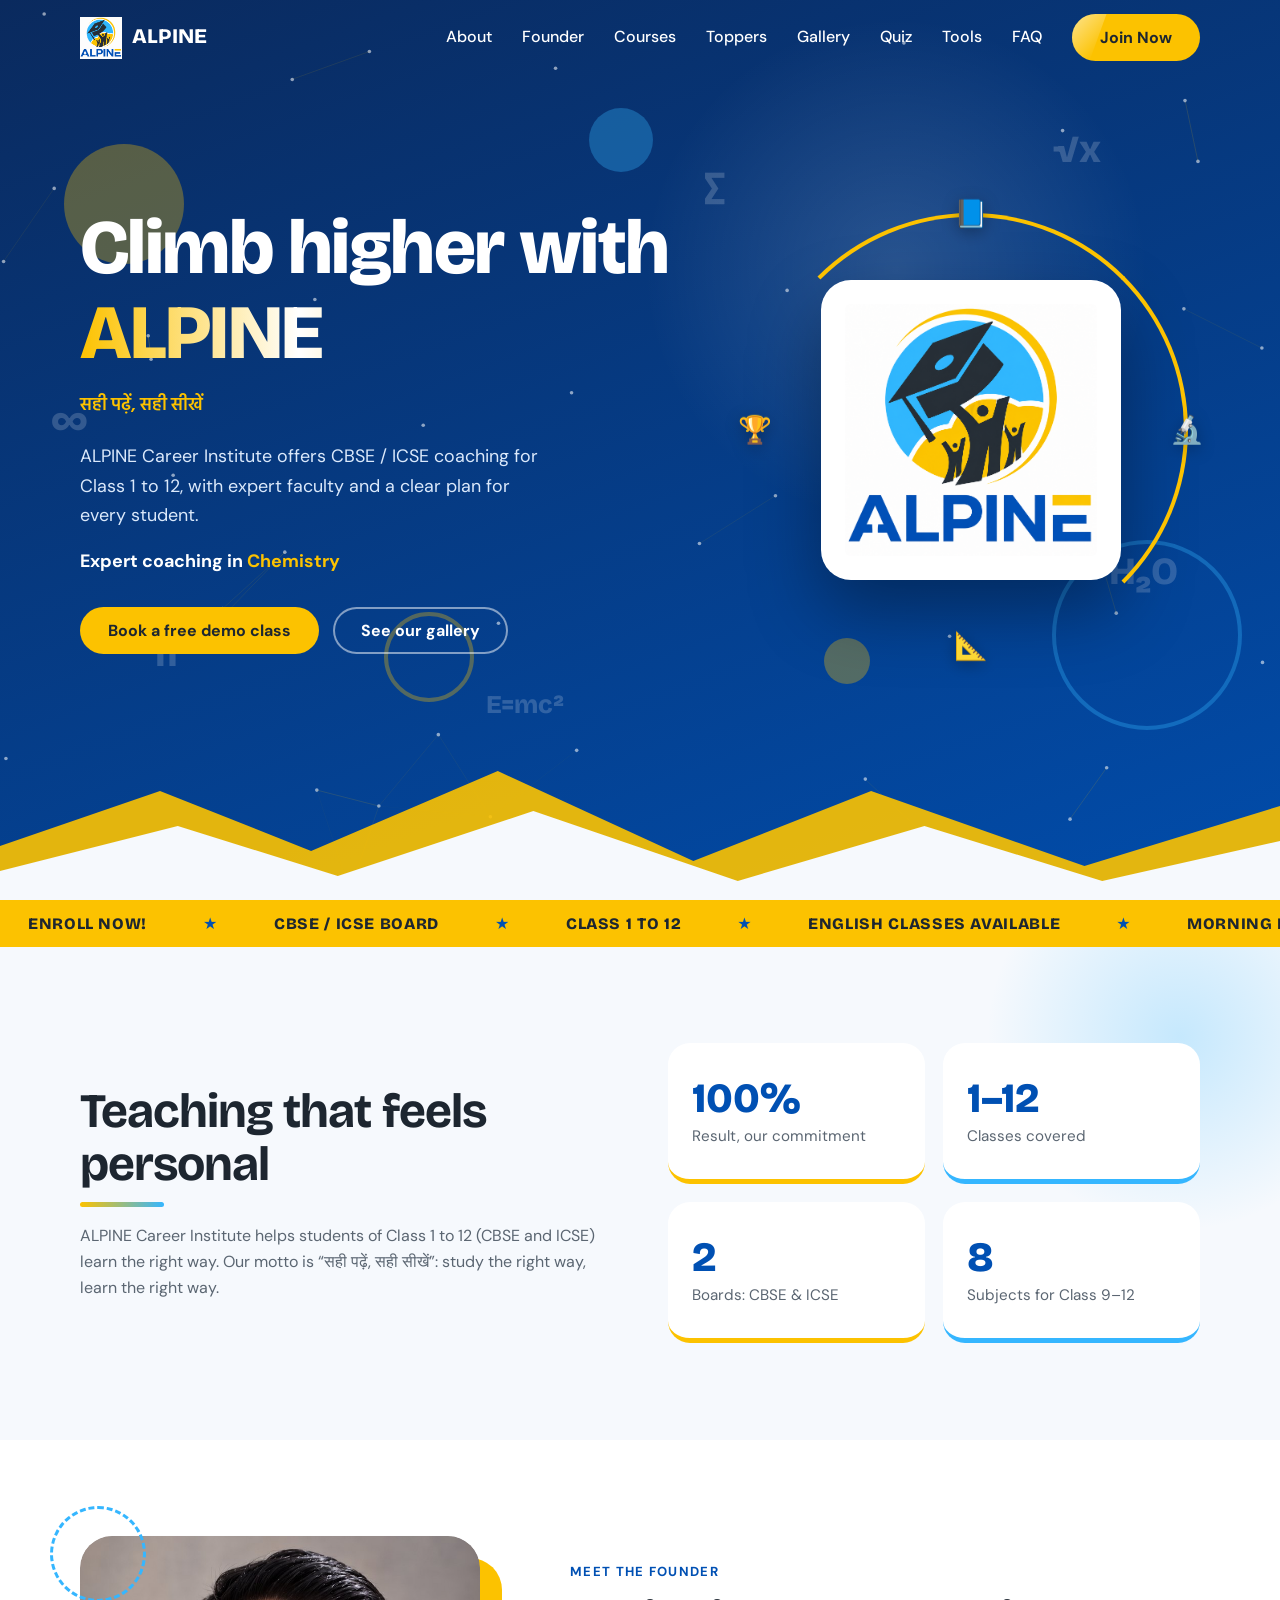
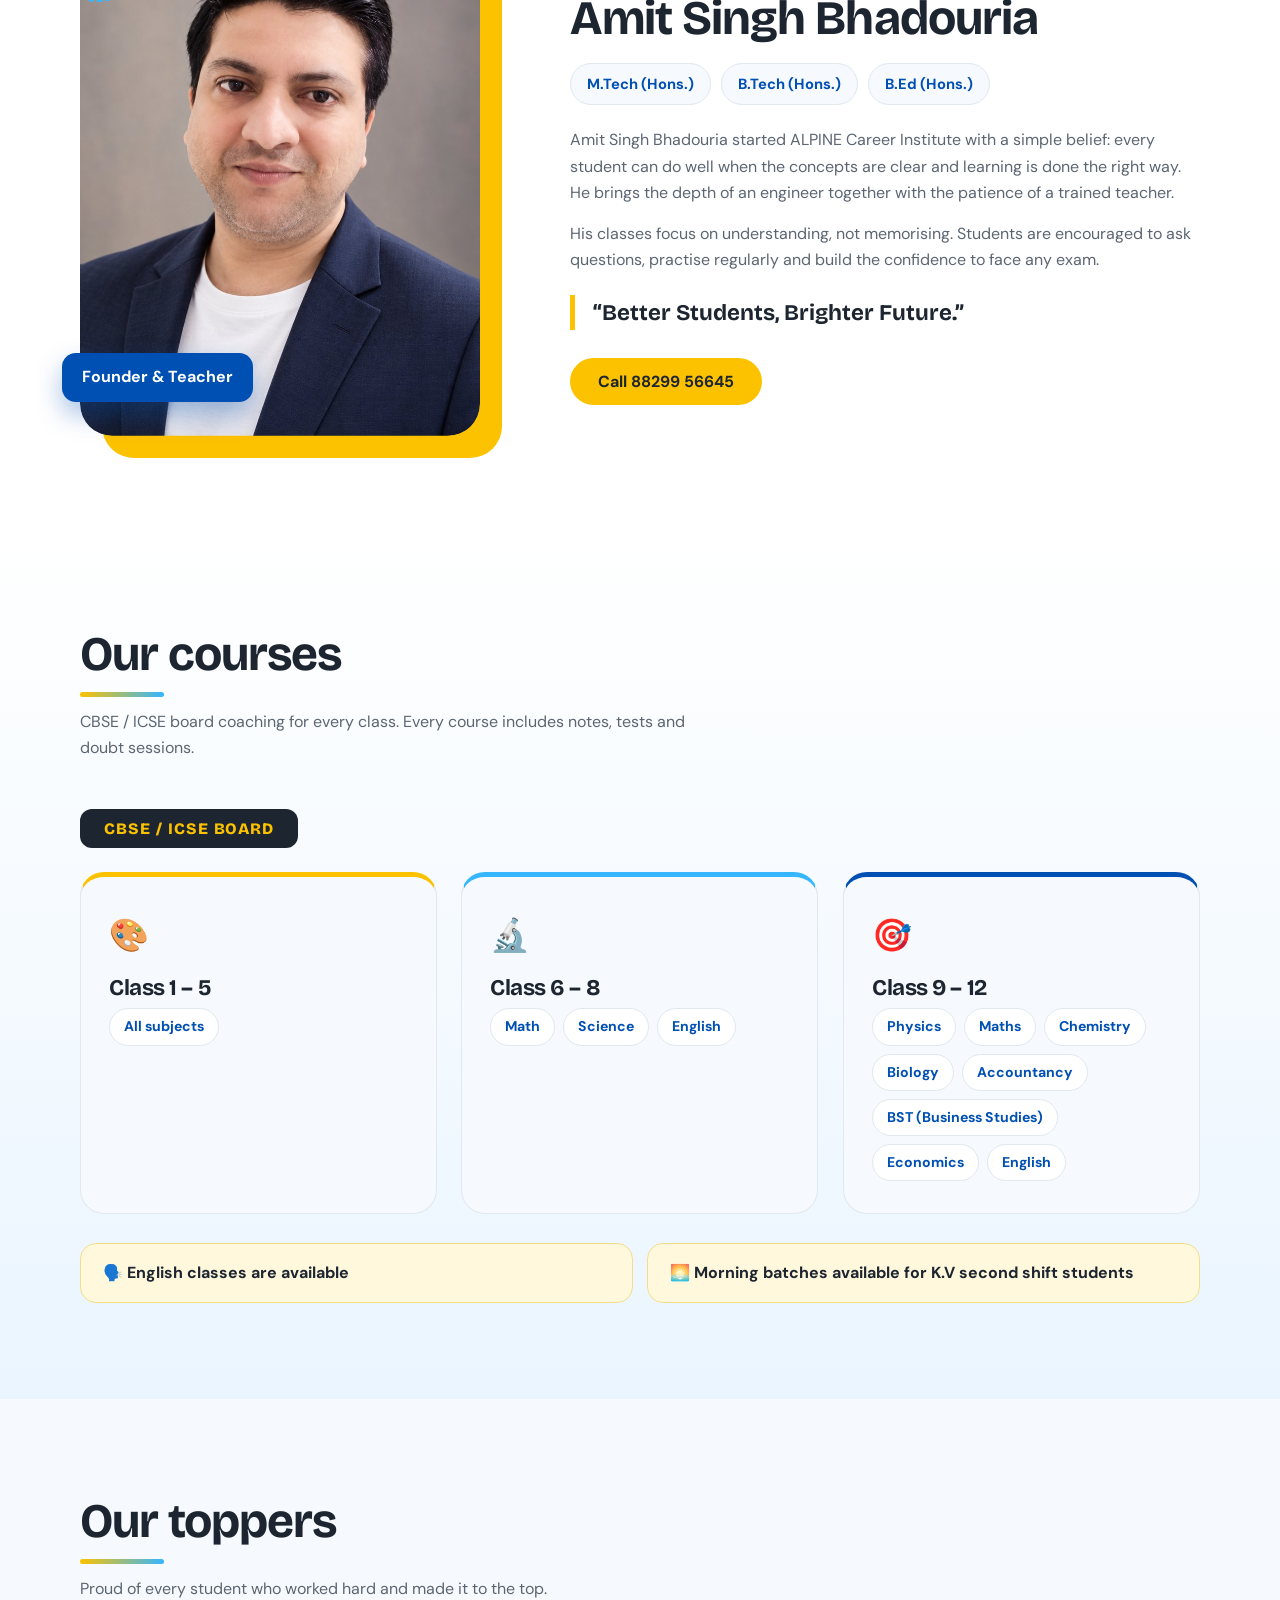
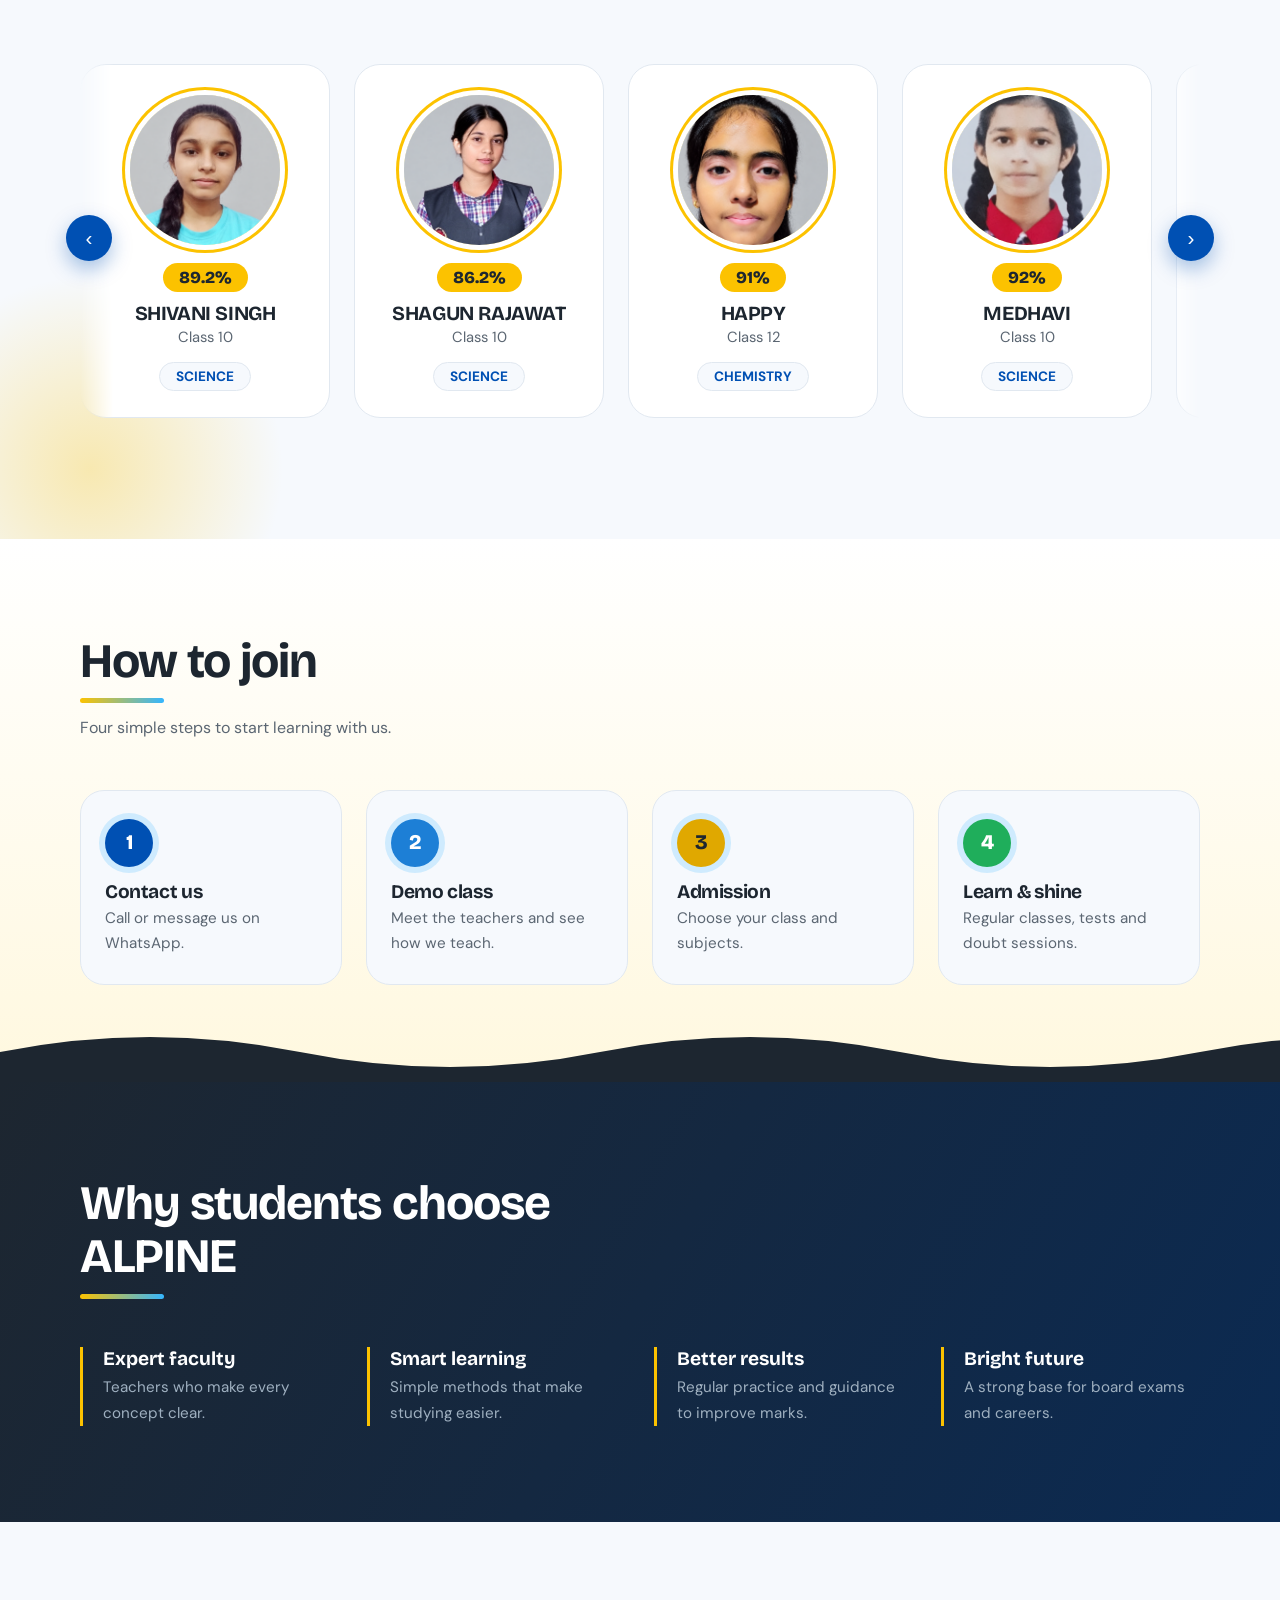
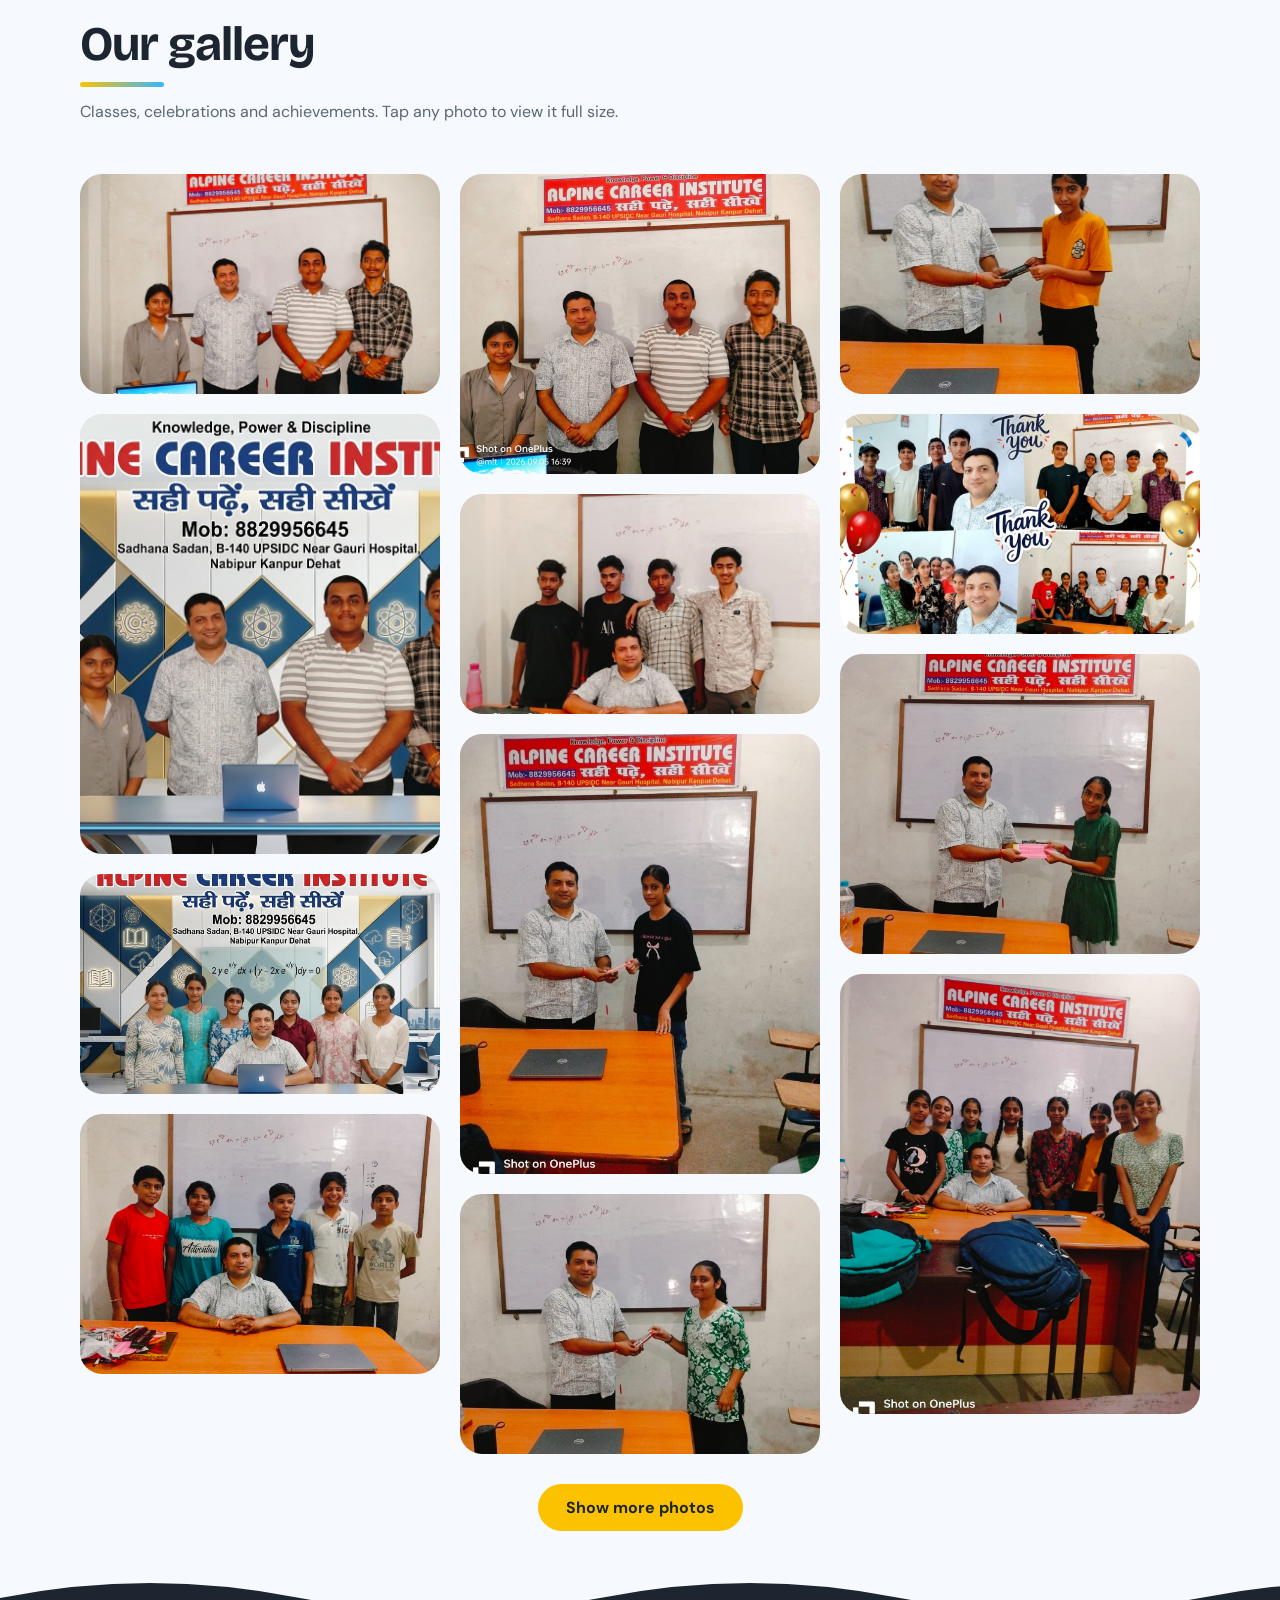
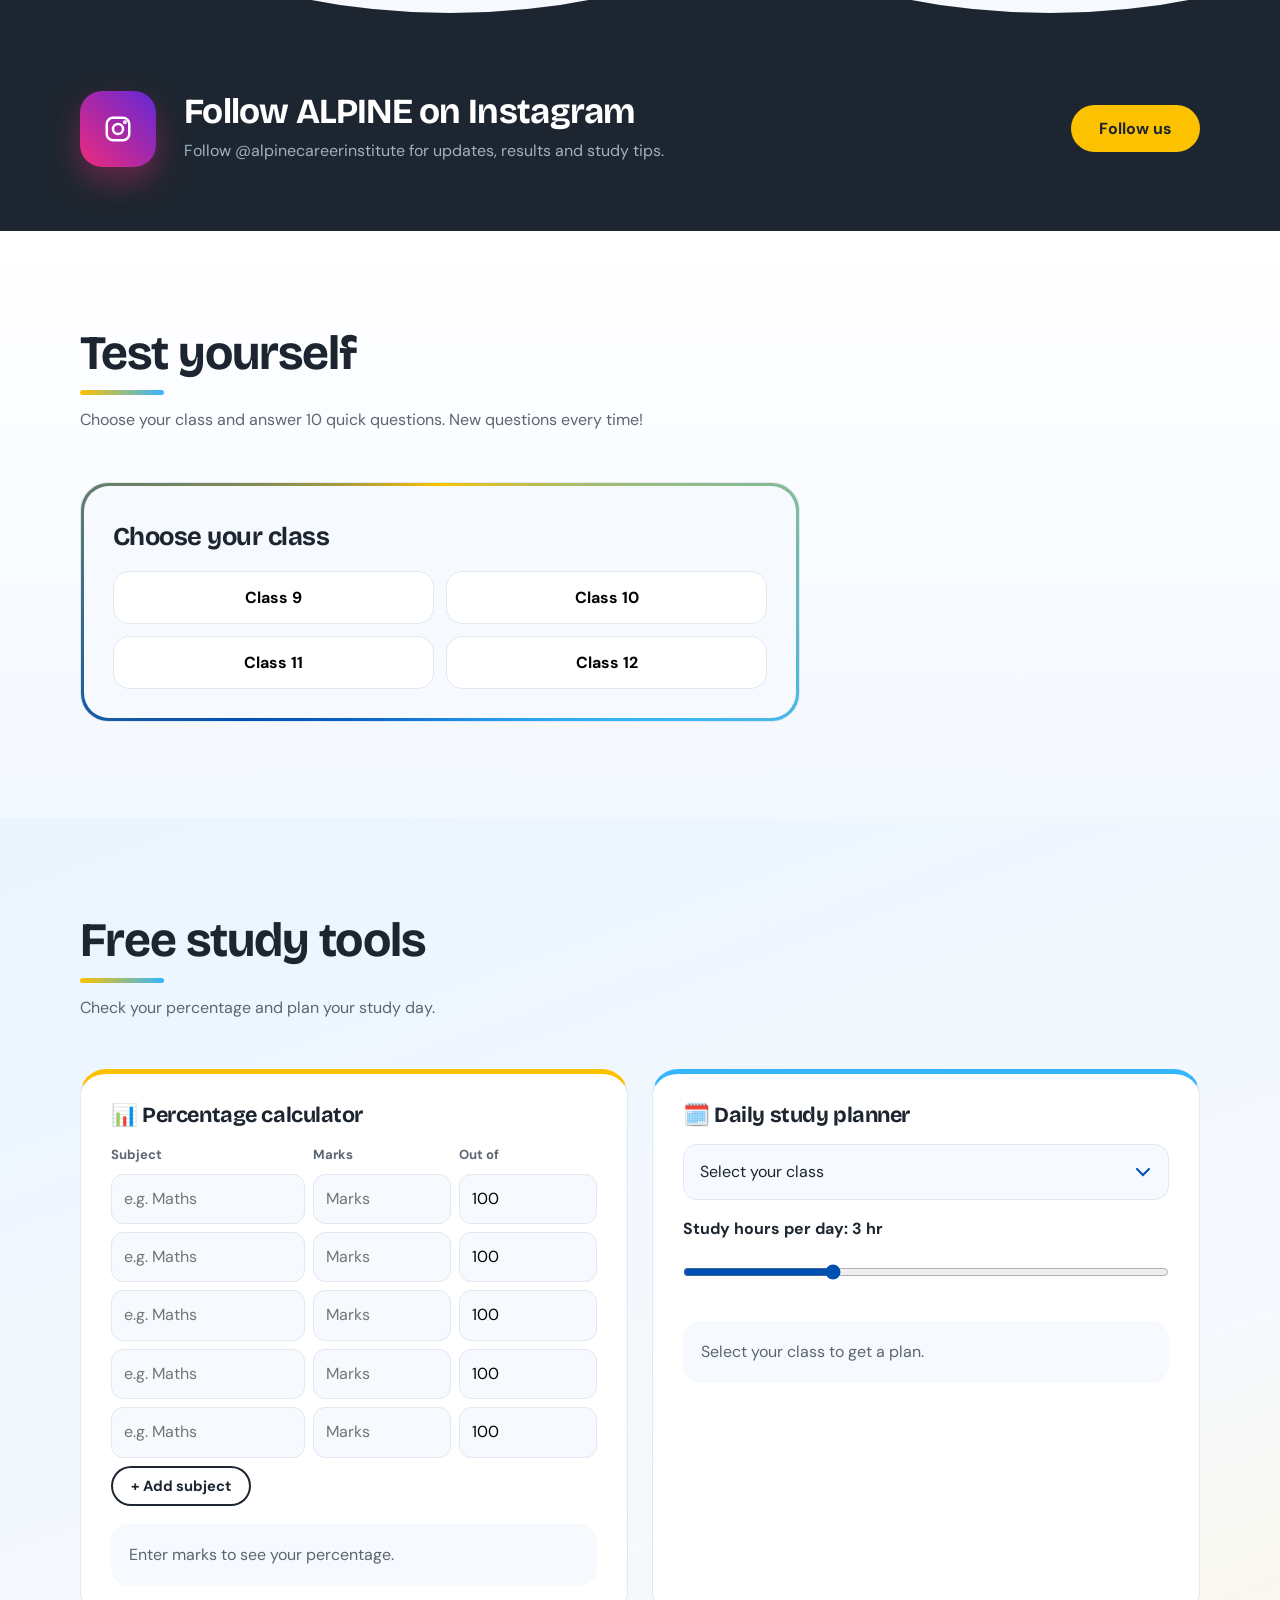
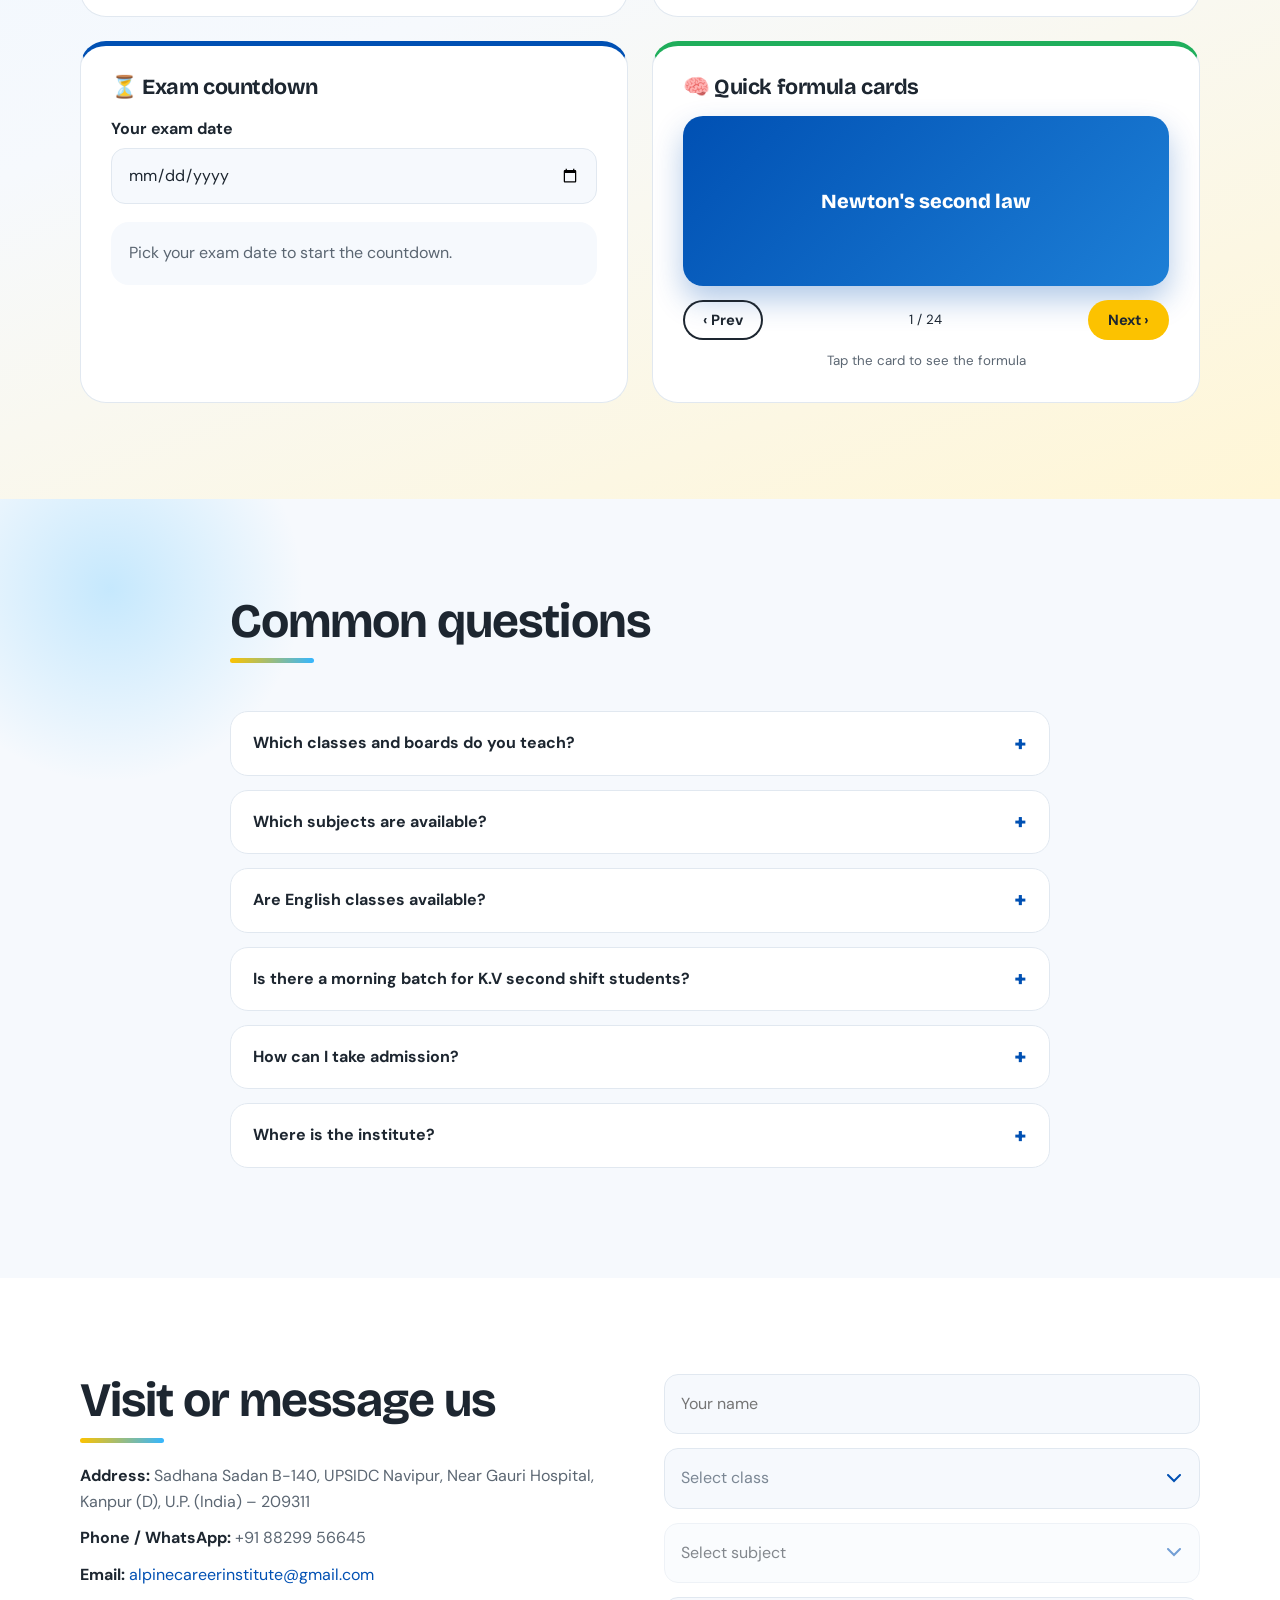
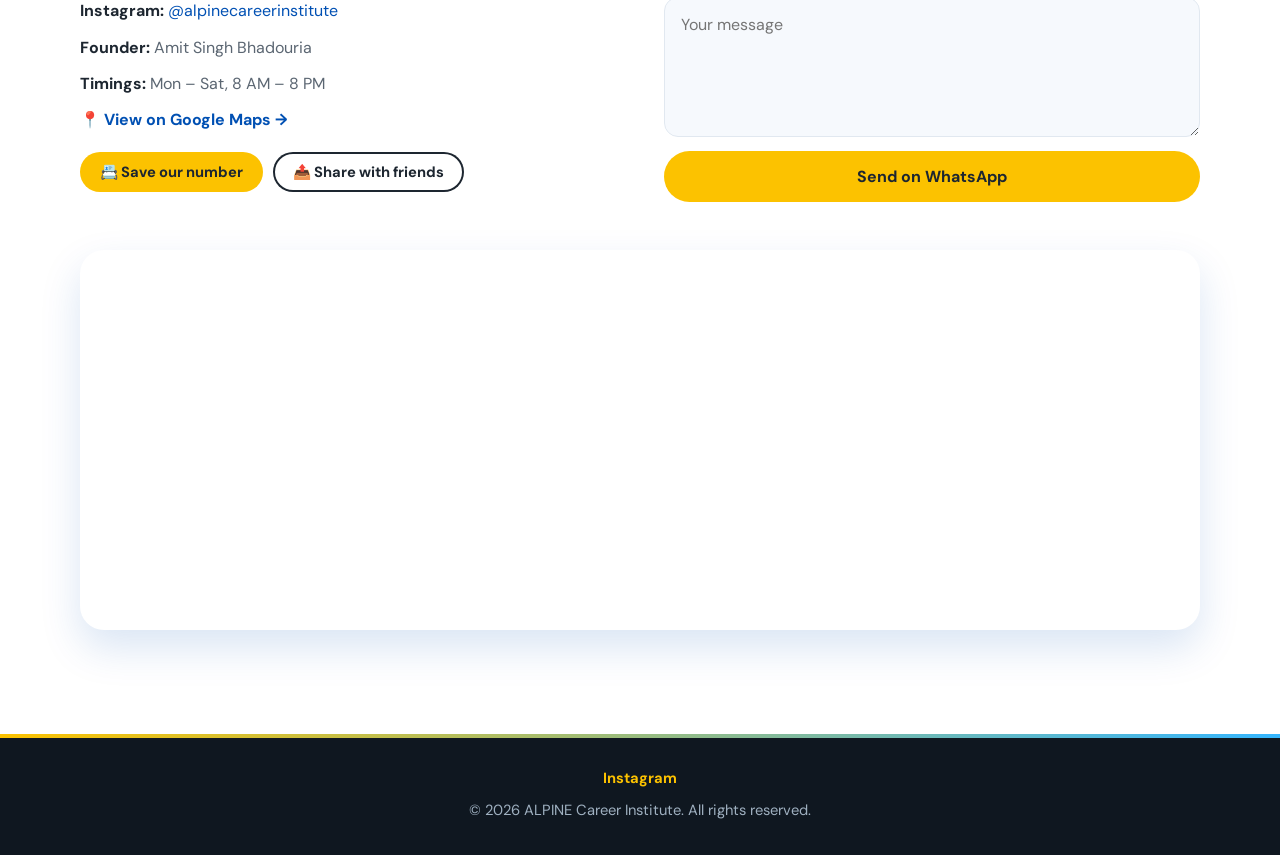
==== index.html @ 911c5d3f "Update index.html" ====
<!DOCTYPE html>
<html lang="en">
<head>
<meta charset="UTF-8">
<meta name="viewport" content="width=device-width, initial-scale=1">
<title>ALPINE Career Institute | सही पढ़ें, सही सीखें</title>
<meta name="description" content="ALPINE Career Institute, Kanpur - CBSE / ICSE coaching for Class 1 to 12 with expert faculty.">
<link rel="icon" href="logo.png">
<meta property="og:title" content="ALPINE Career Institute | सही पढ़ें, सही सीखें">
<meta property="og:description" content="CBSE / ICSE coaching for Class 1 to 12 in Kanpur. Enroll now!">
<!-- 🔗 WEBSITE LIVE HONE KE BAAD neeche apni site ka poora link likho, tabhi WhatsApp par logo wala card dikhega -->
<meta property="og:image" content="https://YOUR-SITE-LINK/logo.png">
<meta property="og:type" content="website">
<link rel="stylesheet" href="style.css">
</head>
<body>
<div class="pre"><img src="logo.png" alt=""></div>
<link rel="icon" type="image/png" href="/Alpine-Career-Institute/logo.png">
<header class="nav" id="nav">
  <div class="wrap">
    <a href="index.html" class="brand"><img src="logo.png" alt="ALPINE logo">ALPINE</a>
    <button class="burger" id="burger" aria-label="Menu">☰</button>
    <nav class="links" id="links">
      <a href="#about">About</a>
      <a href="#founder">Founder</a>
      <a href="#courses">Courses</a>
      <a href="#toppers">Toppers</a>
      <a href="#gallery">Gallery</a>
      <a href="#quiz">Quiz</a>
      <a href="#tools">Tools</a>
      <a href="#faq">FAQ</a>
      <a href="#contact" class="btn">Join Now</a>
    </nav>
  </div>
</header>

<!-- HERO -->
<section class="hero">
  <canvas id="net"></canvas>
  <span class="bub b1"></span><span class="bub b2"></span><span class="bub b3"></span><span class="bub b4"></span><span class="bub b5"></span>
  <span class="sym s1">π</span><span class="sym s2">∑</span><span class="sym s3">√x</span><span class="sym s4">E=mc²</span><span class="sym s5">H₂O</span><span class="sym s6">∞</span>
  <div class="wrap">
    <div>
      <h1 class="in">Climb higher with <span>ALPINE</span></h1>
      <p class="in tag-hi">सही पढ़ें, सही सीखें</p>
      <!-- ✏️ YAHAN APNI TAGLINE LIKHO -->
      <p class="in">ALPINE Career Institute offers CBSE / ICSE coaching for Class 1 to 12, with expert faculty and a clear plan for every student.</p>
      <p class="in rotor">Expert coaching in <b id="rot">Physics</b></p>
      <div class="cta in">
        <a href="#contact" class="btn">Book a free demo class</a>
        <a href="#gallery" class="btn ghost">See our gallery</a>
      </div>
    </div>
    <div class="emblem"><img src="logo.png" alt="ALPINE coaching emblem"><div class="orb"><span>📘</span><span>🔬</span><span>📐</span><span>🏆</span></div></div>
  </div>
  <svg class="peaks" viewBox="0 0 1440 150" preserveAspectRatio="none">
    <path fill="#fcc200" opacity=".9" d="M0 150V95l180-55 170 60 210-80 220 90 200-70 240 75 220-60v95z"/>
    <path fill="#f6f9fd" d="M0 150V120l200-45 180 50 220-65 230 70 210-55 200 55 200-40v90z"/>
  </svg>
</section>

<div class="ticker" aria-label="Admissions open"><div class="ttrack" id="ttrack"></div></div>

<!-- ABOUT -->
<section id="about">
  <div class="wrap about">
    <div>
      <div class="head" style="margin:0">
        <h2>Teaching that feels personal</h2>
        <!-- ✏️ APNE COACHING KE BAARE MEIN LIKHO -->
        <p>ALPINE Career Institute helps students of Class 1 to 12 (CBSE and ICSE) learn the right way. Our motto is “सही पढ़ें, सही सीखें”: study the right way, learn the right way.</p>
      </div>
    </div>
    <div class="stats">
      <div class="stat"><b data-n="100" data-s="%">0</b><span>Result, our commitment</span></div>
      <div class="stat"><b>1–12</b><span>Classes covered</span></div>
      <div class="stat"><b data-n="2">0</b><span>Boards: CBSE &amp; ICSE</span></div>
      <div class="stat"><b data-n="8">0</b><span>Subjects for Class 9–12</span></div>
    </div>
    </div>
  </div>
</section>

<!-- FOUNDER -->
<section id="founder" class="founder">
  <div class="wrap fgrid">
    <div class="fphoto">
      <!-- 📸 PHOTO: founder.jpg (isi folder mein). Badalni ho to usi naam se nayi photo rakh do -->
      <span class="fring"></span>
      <div class="fframe"><img src="founder.jpg" alt="Amit Singh Bhadouria, Founder of ALPINE"></div>
      <div class="fbadge">Founder &amp; Teacher</div>
    </div>
    <div class="fbio">
      <span class="role">Meet the founder</span>
      <h2>Amit Singh Bhadouria</h2>
      <div class="chips">
        <span class="chip">M.Tech (Hons.)</span>
        <span class="chip">B.Tech (Hons.)</span>
        <span class="chip">B.Ed (Hons.)</span>
      </div>
      <!-- ✏️ YAHAN APNE BAARE MEIN BADAL SAKTE HO -->
      <p>Amit Singh Bhadouria started ALPINE Career Institute with a simple belief: every student can do well when the concepts are clear and learning is done the right way. He brings the depth of an engineer together with the patience of a trained teacher.</p>
      <p>His classes focus on understanding, not memorising. Students are encouraged to ask questions, practise regularly and build the confidence to face any exam.</p>
      <blockquote>“Better Students, Brighter Future.”</blockquote>
      <div class="cta">
        <a href="tel:+918829956645" class="btn">Call 88299 56645</a>
      </div>
    </div>
  </div>
</section>

<!-- TEACHERS (script.js mein FACULTY bharoge tabhi dikhega) -->
<section id="faculty" class="faculty" hidden>
  <div class="wrap">
    <div class="head"><h2>Our teachers</h2><p>Experienced faculty who make every concept clear.</p></div>
    <div class="fcards" id="fcards"></div>
  </div>
</section>

<!-- COURSES -->
<section id="courses" class="courses">
  <div class="wrap">
    <div class="head">
      <h2>Our courses</h2>
      <p>CBSE / ICSE board coaching for every class. Every course includes notes, tests and doubt sessions.</p>
    </div>
    <div class="boardtag">CBSE / ICSE BOARD</div>
    <div class="grid3">
      <div class="card"><i>🎨</i><h3>Class 1 – 5</h3><div class="subs"><span>All subjects</span></div></div>
      <div class="card"><i>🔬</i><h3>Class 6 – 8</h3><div class="subs"><span>Math</span><span>Science</span><span>English</span></div></div>
      <div class="card"><i>🎯</i><h3>Class 9 – 12</h3><div class="subs"><span>Physics</span><span>Maths</span><span>Chemistry</span><span>Biology</span><span>Accountancy</span><span>BST (Business Studies)</span><span>Economics</span><span>English</span></div></div>
    </div>
    <div class="notes">
      <div class="note">🗣️ English classes are available</div>
      <div class="note">🌅 Morning batches available for K.V second shift students</div>
    </div>
  </div>
</section>

<!-- TOPPERS -->
<section id="toppers" class="toppers">
  <div class="wrap">
    <div class="head">
      <h2>Our toppers</h2>
      <p>Proud of every student who worked hard and made it to the top.</p>
    </div>
    <div class="slider">
    <button class="arrow prev" id="tprev" aria-label="Previous">‹</button>
    <button class="arrow next" id="tnext" aria-label="Next">›</button>
    <div class="tops" id="tops">
      <!-- 🏆 TOPPERS KI LIST script.js ke sabse upar TOPPERS mein hai (naam, class, percentage wahin badlo) -->
    </div>
    </div>
  </div>
</section>

<!-- STEPS -->
<section id="steps" class="steps">
  <div class="wrap">
    <div class="head"><h2>How to join</h2><p>Four simple steps to start learning with us.</p></div>
    <div class="stepgrid">
      <div class="step"><b>1</b><h3>Contact us</h3><p>Call or message us on WhatsApp.</p></div>
      <div class="step"><b>2</b><h3>Demo class</h3><p>Meet the teachers and see how we teach.</p></div>
      <div class="step"><b>3</b><h3>Admission</h3><p>Choose your class and subjects.</p></div>
      <div class="step"><b>4</b><h3>Learn &amp; shine</h3><p>Regular classes, tests and doubt sessions.</p></div>
    </div>
  </div>
</section>

<!-- WHY US -->
<section class="why">
  <div class="wrap">
    <div class="head"><h2>Why students choose ALPINE</h2></div>
    <ul>
      <li><b>Expert faculty</b><span>Teachers who make every concept clear.</span></li>
      <li><b>Smart learning</b><span>Simple methods that make studying easier.</span></li>
      <li><b>Better results</b><span>Regular practice and guidance to improve marks.</span></li>
      <li><b>Bright future</b><span>A strong base for board exams and careers.</span></li>
    </ul>
  </div>
</section>

<!-- GALLERY -->
<section id="gallery" class="gal">
  <div class="wrap">
    <div class="head">
      <h2>Our gallery</h2>
      <p>Classes, celebrations and achievements. Tap any photo to view it full size.</p>
    </div>
    <div class="gallery" id="gallery-grid"></div>
    <div class="morewrap"><button class="btn" id="gmore">Show more photos</button></div>
  </div>
</section>

<!-- INSTAGRAM -->
<section id="instagram" class="insta">
  <div class="wrap ibox">
    <div class="iico"><svg viewBox="0 0 24 24" width="30" height="30" fill="none" stroke="currentColor" stroke-width="2" stroke-linecap="round" stroke-linejoin="round" aria-hidden="true"><rect x="3" y="3" width="18" height="18" rx="5"/><circle cx="12" cy="12" r="4"/><circle cx="17.5" cy="6.5" r=".6" fill="currentColor"/></svg></div>
    <div class="itext">
      <h2>Follow ALPINE on Instagram</h2>
      <p>Follow @alpinecareerinstitute for updates, results and study tips.</p>
    </div>
    <!-- 📷 APNA INSTAGRAM LINK script.js ke sabse upar INSTAGRAM mein likho -->
    <a data-insta class="btn" href="#">Follow us</a>
  </div>
</section>

<!-- TIMINGS & FEES (script.js mein BATCHES bharoge tabhi dikhega) -->
<section id="timings" class="timings" hidden>
  <div class="wrap">
    <div class="head"><h2>Batch timings &amp; fees</h2><p>Choose your class to see the timing and fees.</p></div>
    <div class="tabs" id="ttabs"></div>
    <div class="tpanel" id="tpanel"></div>
  </div>
</section>

<!-- REVIEWS (script.js mein REVIEWS bharoge tabhi dikhega) -->
<section id="reviews" class="reviews" hidden>
  <div class="wrap">
    <div class="head"><h2>What parents &amp; students say</h2></div>
    <div class="rgrid" id="rgrid"></div>
  </div>
</section>

<!-- QUIZ -->
<section id="quiz" class="quiz">
  <div class="wrap">
    <div class="head"><h2>Test yourself</h2><p>Choose your class and answer 10 quick questions. New questions every time!</p></div>
    <div class="qbox" id="qbox"></div>
  </div>
</section>

<!-- STUDY TOOLS -->
<section id="tools" class="tools">
  <div class="wrap">
    <div class="head"><h2>Free study tools</h2><p>Check your percentage and plan your study day.</p></div>
    <div class="tgrid">
      <div class="tcard">
        <h3>📊 Percentage calculator</h3>
        <div class="pch"><span>Subject</span><span>Marks</span><span>Out of</span></div>
        <div id="pcRows"></div>
        <button class="btn small ghost2" id="pcAdd" type="button">+ Add subject</button>
        <div class="pcout" id="pcOut">Enter marks to see your percentage.</div>
      </div>
      <div class="tcard">
        <h3>🗓️ Daily study planner</h3>
        <select id="spCls"><option value="" disabled selected>Select your class</option></select>
        <label class="splab">Study hours per day: <b id="spH">3</b> hr</label>
        <input type="range" id="spR" min="1" max="8" step="0.5" value="3">
        <div class="spout" id="spOut"></div>
      </div>
      <div class="tcard">
        <h3>⏳ Exam countdown</h3>
        <label class="splab">Your exam date</label>
        <input type="date" id="cdDate" class="dateinp">
        <div class="pcout" id="cdOut">Pick your exam date to start the countdown.</div>
      </div>
      <div class="tcard">
        <h3>🧠 Quick formula cards</h3>
        <div class="flip" id="flip"><div class="fi"><div class="ff front" id="fFront"></div><div class="ff back" id="fBack"></div></div></div>
        <div class="fbtns"><button class="btn small ghost2" id="fPrev" type="button">‹ Prev</button><small id="fCount"></small><button class="btn small" id="fNext" type="button">Next ›</button></div>
        <small class="fhint">Tap the card to see the formula</small>
      </div>
    </div>
  </div>
</section>

<!-- FAQ -->
<section id="faq" class="faq">
  <div class="wrap">
    <div class="head"><h2>Common questions</h2></div>
    <details><summary>Which classes and boards do you teach?</summary><div class="ans">We teach CBSE and ICSE board students from Class 1 to Class 12.</div></details>
    <details><summary>Which subjects are available?</summary><div class="ans">Class 1–5: all subjects. Class 6–8: Math, Science and English. Class 9–12: Physics, Maths, Chemistry, Biology, Accountancy, BST (Business Studies), Economics and English.</div></details>
    <details><summary>Are English classes available?</summary><div class="ans">Yes, English classes are available.</div></details>
    <details><summary>Is there a morning batch for K.V second shift students?</summary><div class="ans">Yes, morning batches are available for K.V second shift students.</div></details>
    <details><summary>How can I take admission?</summary><div class="ans">Call us on +91 88299 56645, message us on WhatsApp, or fill the form below. We will guide you.</div></details>
    <details><summary>Where is the institute?</summary><div class="ans">Sadhana Sadan B-140, UPSIDC Navipur, Near Gauri Hospital, Kanpur (D), U.P. – 209311.</div></details>
  </div>
</section>

<!-- CONTACT -->
<section id="contact" class="contact">
  <div class="wrap cbox">
    <div class="info">
      <div class="head" style="margin-bottom:20px"><h2>Visit or message us</h2></div>
      <p><b>Address:</b> Sadhana Sadan B-140, UPSIDC Navipur, Near Gauri Hospital, Kanpur (D), U.P. (India) – 209311</p>
      <p><b>Phone / WhatsApp:</b> <a href="tel:+918829956645">+91 88299 56645</a></p>
      <p><b>Email:</b> <a href="mailto:alpinecareerinstitute@gmail.com" style="color:var(--blue)">alpinecareerinstitute@gmail.com</a></p>
      <p><b>Instagram:</b> <a data-insta href="#" style="color:var(--blue)">@alpinecareerinstitute</a></p>
      <p><b>Founder:</b> Amit Singh Bhadouria</p>
      <!-- ✏️ TIMINGS APNE HISAAB SE BADLO -->
      <p><b>Timings:</b> Mon – Sat, 8 AM – 8 PM</p>
      <p><a href="https://www.google.com/maps/search/?api=1&query=Sadhana+Sadan+B-140+UPSIDC+Navipur+Kanpur+209311" target="_blank" rel="noopener" style="color:var(--blue);font-weight:700">📍 View on Google Maps →</a></p>
      <p class="mini"><button class="btn small" id="vcf" type="button">📇 Save our number</button> <button class="btn small ghost2" id="share" type="button">📤 Share with friends</button></p>
    </div>
    <form id="form">
      <input id="fname" placeholder="Your name" required>
      <select id="fclass" required><option value="" disabled selected>Select class</option></select>
      <select id="fsub" required disabled><option value="" disabled selected>Select subject</option></select>
      <textarea id="fmsg" rows="4" placeholder="Your message"></textarea>
      <button class="btn" type="submit">Send on WhatsApp</button>
    </form>
  </div>
  <div class="wrap mapbox">
    <iframe title="ALPINE Career Institute on Google Maps" loading="lazy" referrerpolicy="no-referrer-when-downgrade" src="https://www.google.com/maps?q=Sadhana+Sadan+B-140+UPSIDC+Navipur+Kanpur+209311&output=embed"></iframe>
  </div>
</section>

<div class="mbar"><a href="tel:+918829956645">📞 Call</a><a data-wa href="#" target="_blank" rel="noopener">💬 WhatsApp</a></div>

<div class="lb" id="lb"><button class="lbn prev" aria-label="Previous">‹</button><img alt=""><button class="lbn next" aria-label="Next">›</button></div>

<footer><a data-insta class="flink" href="#">Instagram</a><br>© <span id="yr"></span> ALPINE Career Institute. All rights reserved.</footer>

<script>
  /* 📱 APNA WHATSAPP NUMBER (country code ke saath, bina + ke) */
  const WHATSAPP = "918829956645";
</script>
<script src="questions.js"></script>
<script src="script.js"></script>
</body>
</html>
---- style.css ----
@import url('https://fonts.googleapis.com/css2?family=Bricolage+Grotesque:wght@500;700;800&family=DM+Sans:wght@400;500;700&family=Hind:wght@500;600&display=swap');

:root{
  --navy:#1d2630; --blue:#0050b3; --sky:#35b6ff; --gold:#fcc200;
  --paper:#f6f9fd; --white:#fff; --muted:#5b6672; --line:#e1e8f0;
  --head:'Bricolage Grotesque',system-ui,sans-serif; --body:'DM Sans',system-ui,sans-serif;
}
*{box-sizing:border-box;margin:0;padding:0}
html{scroll-behavior:smooth}
body{font-family:var(--body);color:var(--navy);background:var(--paper);line-height:1.65;overflow-x:hidden}
img{max-width:100%;display:block}
a{color:inherit;text-decoration:none}
h1,h2,h3{font-family:var(--head);line-height:1.1;letter-spacing:-.02em}
.wrap{width:min(1120px,92%);margin:auto}
section{padding:96px 0}
:focus-visible{outline:3px solid var(--sky);outline-offset:3px}

/* NAV */
.nav{position:fixed;inset:0 0 auto 0;z-index:50;transition:.3s;padding:14px 0}
.nav.solid{background:rgba(255,255,255,.92);backdrop-filter:blur(10px);box-shadow:0 1px 0 var(--line)}
.nav .wrap{display:flex;align-items:center;justify-content:space-between}
.brand{display:flex;align-items:center;gap:10px;font-family:var(--head);font-weight:800;font-size:1.3rem;color:var(--blue)}
.brand img{width:42px;height:42px;object-fit:contain}
.links{display:flex;gap:30px;align-items:center;font-weight:500}
.links a:not(.btn){position:relative;padding:4px 0}
.links a:not(.btn)::after{content:"";position:absolute;left:0;bottom:0;height:2px;width:0;background:var(--gold);transition:.3s}
.links a:not(.btn):hover::after,.links a.on::after{width:100%}
.burger{display:none;background:none;border:0;font-size:1.7rem;cursor:pointer;color:var(--navy)}

.btn{display:inline-block;padding:13px 28px;border-radius:999px;font-weight:700;background:var(--gold);color:var(--navy);border:0;cursor:pointer;font:700 1rem var(--body);transition:.25s}
.btn:hover{transform:translateY(-3px);box-shadow:0 10px 24px rgba(252,194,0,.4)}
.btn.ghost{background:transparent;color:#fff;box-shadow:inset 0 0 0 2px rgba(255,255,255,.5)}
.btn.ghost:hover{box-shadow:inset 0 0 0 2px #fff}

/* HERO */
.hero{position:relative;min-height:100vh;display:flex;align-items:center;background:linear-gradient(160deg,#0a2a5e 0%,var(--blue) 55%,#1d7fd6 100%);color:#fff;padding:120px 0 160px;overflow:hidden}
.hero .wrap{display:grid;grid-template-columns:1.15fr .85fr;gap:40px;align-items:center;position:relative;z-index:2}
.hero h1{font-size:clamp(2.6rem,6vw,4.8rem);font-weight:800}
.hero h1 span{color:var(--gold)}
.hero p{max-width:480px;margin:22px 0 34px;font-size:1.12rem;color:#dbe9fb}
.hero .cta{display:flex;gap:14px;flex-wrap:wrap}
.emblem{position:relative;display:grid;place-items:center;width:min(300px,78%);justify-self:center}
.emblem::before{content:"";position:absolute;width:142%;aspect-ratio:1;border-radius:50%;border:4px solid transparent;border-top-color:var(--gold);border-right-color:var(--gold);animation:spin 14s linear infinite}
.emblem img{width:100%;background:#fff;border-radius:30px;padding:8%;object-fit:contain;box-shadow:0 30px 70px rgba(0,0,0,.35);animation:float 6s ease-in-out infinite}
@keyframes spin{to{transform:rotate(360deg)}}
@keyframes float{50%{transform:translateY(-14px)}}
.peaks{position:absolute;left:0;bottom:-1px;width:100%;height:150px;z-index:1}
/* hero load sequence (one orchestrated moment) */
.hero .in{opacity:0;transform:translateY(26px);animation:up .8s forwards}
.hero .in:nth-child(2){animation-delay:.15s}.hero .in:nth-child(3){animation-delay:.3s}
.hero .emblem{opacity:0;animation:up 1s .3s forwards}
@keyframes up{to{opacity:1;transform:none}}

/* SECTIONS */
.head{max-width:620px;margin-bottom:48px}
.head h2{font-size:clamp(2rem,4vw,3rem)}
.head p{color:var(--muted);margin-top:12px}
.about{display:grid;grid-template-columns:1fr 1fr;gap:56px;align-items:center}
.about p{color:var(--muted);margin-top:16px}
.stats{display:grid;grid-template-columns:1fr 1fr;gap:18px}
.stat{background:#fff;border-radius:22px;padding:30px 24px;border-bottom:5px solid var(--gold)}
.stat:nth-child(even){border-color:var(--sky)}
.stat b{display:block;font:800 2.6rem var(--head);color:var(--blue)}
.stat span{color:var(--muted);font-size:.95rem}

.courses{background:#fff}
.grid3{display:grid;grid-template-columns:repeat(auto-fit,minmax(260px,1fr));gap:24px}
.card{padding:32px 28px;border-radius:24px;background:var(--paper);border:1px solid var(--line);transition:.3s}
.card:hover{transform:translateY(-8px);border-color:var(--sky);box-shadow:0 18px 40px rgba(0,80,179,.12)}
.card i{font-style:normal;font-size:2rem;display:block;margin-bottom:14px}
.card h3{font-size:1.4rem;margin-bottom:8px}
.card p{color:var(--muted);font-size:.97rem}

.why{background:var(--navy);color:#fff}
.why .head p{color:#9fb0c0}
.why ul{list-style:none;display:grid;grid-template-columns:repeat(auto-fit,minmax(240px,1fr));gap:28px}
.why li{padding-left:20px;border-left:3px solid var(--gold)}
.why li b{display:block;font:700 1.2rem var(--head);margin-bottom:4px}
.why li span{color:#9fb0c0;font-size:.95rem}

/* GALLERY */
.g-hero{padding:150px 0 70px;background:linear-gradient(160deg,#0a2a5e,var(--blue));color:#fff;text-align:left}
.g-hero h1{font-size:clamp(2.4rem,5vw,4rem)}
.g-hero p{color:#dbe9fb;margin-top:14px;max-width:520px}
.gallery{columns:3 280px;column-gap:20px}
.g-item{position:relative;break-inside:avoid;margin-bottom:20px;border-radius:22px;overflow:hidden;cursor:zoom-in;background:linear-gradient(135deg,#dcefff,#fff3c4);min-height:220px;display:grid;place-items:center;opacity:0;transform:translateY(36px) scale(.97);transition:opacity .7s,transform .7s,box-shadow .3s}
.g-item.show{opacity:1;transform:none}
.g-item:nth-child(3n+2){min-height:300px}
.g-item:nth-child(4n){min-height:260px}
.g-item .ph{font-size:.9rem;color:var(--muted);text-align:center;padding:20px}
.g-item img{position:absolute;inset:0;width:100%;height:100%;object-fit:cover;transition:transform .6s}
.g-item:hover img{transform:scale(1.08)}
.g-item:hover{box-shadow:0 20px 44px rgba(0,80,179,.22)}
.g-item::after{content:"";position:absolute;inset:auto 0 0 0;height:5px;background:var(--gold);transform:scaleX(0);transform-origin:left;transition:.4s}
.g-item:hover::after{transform:scaleX(1)}
.lb{position:fixed;inset:0;background:rgba(10,20,34,.92);display:none;place-items:center;z-index:100;padding:24px;cursor:zoom-out}
.lb.open{display:grid;animation:fade .3s}
.lb img{max-height:88vh;border-radius:16px;animation:pop .35s}
@keyframes fade{from{opacity:0}}@keyframes pop{from{transform:scale(.9);opacity:0}}

/* CONTACT */
.contact{background:#fff}
.cbox{display:grid;grid-template-columns:1fr 1fr;gap:48px}
.info p{margin:10px 0;color:var(--muted)}
.info b{color:var(--navy)}
form{display:grid;gap:14px}
input,textarea,select{width:100%;padding:14px 16px;border:1.5px solid var(--line);border-radius:14px;font:inherit;background:var(--paper)}
input:focus,textarea:focus,select:focus{outline:none;border-color:var(--sky)}

footer{background:#0f1720;color:#9fb0c0;text-align:center;padding:32px 0;font-size:.92rem}

@media(max-width:820px){
  .hero .wrap,.about,.cbox{grid-template-columns:1fr}
  .emblem{width:200px;margin:20px auto;order:-1}
  .burger{display:block}
  .links{position:absolute;top:100%;left:0;right:0;background:#fff;flex-direction:column;padding:20px;display:none;box-shadow:0 12px 24px rgba(0,0,0,.08)}
  .links.open{display:flex}
  section{padding:70px 0}
}
.toppers{background:var(--paper)}
.slider{position:relative}
.tops{display:flex;gap:24px;overflow-x:auto;scroll-snap-type:x mandatory;scroll-behavior:smooth;padding:14px 4px 24px;scrollbar-width:none}
.tops::-webkit-scrollbar{display:none}
.top{flex:0 0 250px;scroll-snap-align:start;text-align:center;background:#fff;border-radius:26px;padding:30px 20px 26px;border:1px solid var(--line);transition:transform .4s,box-shadow .3s}
.top:hover{transform:translateY(-8px);box-shadow:0 18px 40px rgba(0,80,179,.15)}
.arrow{position:absolute;top:42%;z-index:5;width:46px;height:46px;border-radius:50%;border:0;background:var(--blue);color:#fff;font-size:1.3rem;cursor:pointer;box-shadow:0 8px 20px rgba(0,80,179,.35);transition:.25s}
.arrow:hover{background:var(--gold);color:var(--navy);transform:scale(1.1)}
.arrow.prev{left:-14px}.arrow.next{right:-14px}
.pic{position:relative;width:150px;height:150px;margin:0 auto 18px;border-radius:50%;background:linear-gradient(135deg,#dcefff,#fff3c4);display:grid;place-items:center;font-size:2.6rem;box-shadow:0 0 0 5px #fff,0 0 0 8px var(--gold);transition:transform .4s}
.top:hover .pic{transform:scale(1.06) rotate(-3deg)}
.pic img{position:absolute;inset:0;width:100%;height:100%;object-fit:cover;border-radius:50%}
.score{display:inline-block;background:var(--gold);color:var(--navy);font:800 1.05rem var(--head);padding:4px 16px;border-radius:999px;margin-bottom:10px}
.top h3{font-size:1.25rem}
.top span{color:var(--muted);font-size:.92rem}
@media(prefers-reduced-motion:reduce){*{animation:none!important;transition:none!important}.top,.g-item,.hero .in,.hero .emblem{opacity:1;transform:none}}

/* ===== EXTRA ANIMATIONS ===== */
.progress{position:fixed;top:0;left:0;height:4px;width:0;background:linear-gradient(90deg,var(--gold),var(--sky));z-index:200}

/* scroll reveal (classes are added by script.js) */
.rv{opacity:0;transform:translateY(46px);transition:opacity .9s cubic-bezier(.2,.7,.2,1),transform .9s cubic-bezier(.2,.7,.2,1);transition-delay:var(--d,0s)}
.rv.l{transform:translateX(-70px)}
.rv.r{transform:translateX(70px)}
.rv.z{transform:scale(.8) translateY(20px)}
.rv.show{opacity:1;transform:none}

/* headings: gold underline draws itself */
.head h2{position:relative;padding-bottom:16px}
.head h2::after{content:"";position:absolute;left:0;bottom:0;height:5px;width:0;border-radius:5px;background:linear-gradient(90deg,var(--gold),var(--sky));transition:width .9s .35s cubic-bezier(.2,.7,.2,1)}
.head.ul h2::after{width:84px}

/* hero extras */
.bub{position:absolute;border-radius:50%;z-index:1;opacity:.32;animation:drift 9s ease-in-out infinite}
.b1{width:120px;height:120px;background:var(--gold);left:5%;top:16%}
.b2{width:64px;height:64px;background:var(--sky);left:46%;top:12%;animation-delay:-3s}
.b3{width:190px;height:190px;border:4px solid var(--sky);right:3%;top:60%;animation-delay:-5s}
.b4{width:46px;height:46px;background:var(--gold);right:32%;bottom:24%;animation-delay:-2s}
.b5{width:90px;height:90px;border:4px solid var(--gold);left:30%;bottom:22%;animation-delay:-6s}
@keyframes drift{50%{transform:translate(20px,-30px) scale(1.1)}}
.hero h1 span{background:linear-gradient(90deg,var(--gold),#fff 45%,var(--gold));background-size:200% 100%;-webkit-background-clip:text;background-clip:text;color:transparent;animation:shimmer 3.5s linear infinite}
@keyframes shimmer{to{background-position:-200% 0}}

/* button shine */
.btn{position:relative;overflow:hidden}
.btn::after{content:"";position:absolute;top:0;left:-80%;width:45%;height:100%;background:linear-gradient(120deg,transparent,rgba(255,255,255,.7),transparent);transform:skewX(-20deg);animation:sweep 3.6s infinite}
@keyframes sweep{0%,55%{left:-80%}100%{left:140%}}
.btn.sent{background:#25d366;color:#fff}
.stat,.card,.top{will-change:transform}
.stat{transition:transform .25s}

/* gallery page title entrance */
.g-hero .wrap>*{opacity:0;transform:translateY(26px);animation:up .8s .1s forwards}
.g-hero .wrap>*:nth-child(2){animation-delay:.3s}

/* floating WhatsApp */
.wa{position:fixed;right:22px;bottom:22px;width:58px;height:58px;border-radius:50%;background:#25d366;display:grid;place-items:center;font-size:1.7rem;z-index:90;box-shadow:0 10px 24px rgba(37,211,102,.45);transform:scale(0);transition:transform .45s cubic-bezier(.3,1.6,.5,1)}
.wa.show{transform:scale(1)}
.wa:hover{transform:scale(1.12) rotate(-8deg)}
.wa::before{content:"";position:absolute;inset:0;border-radius:50%;border:3px solid #25d366;animation:ring 2s infinite}
@keyframes ring{to{transform:scale(1.7);opacity:0}}

@media(prefers-reduced-motion:reduce){.rv,.wa,.g-hero .wrap>*{opacity:1;transform:none}.bub,.btn::after{display:none}.hero h1 span{color:var(--gold);background:none}}

/* FOUNDER */
.founder{background:#fff}
.fgrid{display:grid;grid-template-columns:.8fr 1.2fr;gap:70px;align-items:center}
.fphoto{position:relative;max-width:400px;width:100%}
.fphoto::before{content:"";position:absolute;inset:22px -22px -22px 22px;background:var(--gold);border-radius:32px;transition:.4s}
.fphoto:hover::before{inset:12px -12px -12px 12px}
.fphoto img{position:relative;width:100%;aspect-ratio:4/5;object-fit:cover;object-position:50% 18%;border-radius:32px;box-shadow:0 24px 50px rgba(0,80,179,.2)}
.fbadge{position:absolute;left:-18px;bottom:34px;background:var(--blue);color:#fff;font-weight:700;padding:11px 20px;border-radius:14px;box-shadow:0 12px 26px rgba(0,80,179,.35);animation:float 5s ease-in-out infinite}
.role{color:var(--blue);font-weight:700;letter-spacing:.1em;text-transform:uppercase;font-size:.82rem}
.fbio h2{font-size:clamp(2rem,4vw,3rem);margin:8px 0 4px}
.chips{display:flex;flex-wrap:wrap;gap:10px;margin:18px 0 22px}
.chip{padding:8px 16px;border-radius:999px;background:var(--paper);border:1px solid var(--line);font-weight:700;font-size:.92rem;color:var(--blue);transition:.25s}
.chip:hover{background:var(--blue);color:#fff;transform:translateY(-3px)}
.fbio p{color:var(--muted);margin-bottom:14px}
.fbio blockquote{font:700 1.4rem var(--head);border-left:5px solid var(--gold);padding:4px 0 4px 18px;margin:22px 0 28px}
@media(max-width:820px){.fgrid{grid-template-columns:1fr;gap:56px}.fphoto{margin:0 auto;width:calc(100% - 22px);left:-11px}.fbadge{left:10px}}

/* INSTAGRAM */
.insta{background:var(--navy);color:#fff;padding:64px 0}
.ibox{display:flex;align-items:center;gap:28px;flex-wrap:wrap}
.iico{width:76px;height:76px;border-radius:22px;display:grid;place-items:center;color:#fff;background:linear-gradient(45deg,#f9ce34,#ee2a7b,#6228d7,#f9ce34);background-size:300% 300%;animation:igflow 6s ease infinite,float 5s ease-in-out infinite;box-shadow:0 14px 30px rgba(238,42,123,.35)}
@keyframes igflow{50%{background-position:100% 100%}}
.itext{flex:1;min-width:240px}
.itext h2{font-size:clamp(1.5rem,3vw,2.2rem)}
.itext p{color:#9fb0c0;margin-top:6px}
.flink{color:var(--gold);font-weight:700;display:inline-block;margin-bottom:8px;transition:.25s}
.flink:hover{letter-spacing:.06em}

.gal{background:var(--paper)}

/* FOUNDER PHOTO EFFECTS */
.fframe{position:relative;border-radius:32px;overflow:hidden;aspect-ratio:4/5;box-shadow:0 24px 50px rgba(0,80,179,.2);clip-path:inset(0 100% 0 0 round 32px);transition:clip-path 1.3s .2s cubic-bezier(.7,0,.2,1)}
.fphoto.in .fframe{clip-path:inset(0 0 0 0 round 32px)}
.fphoto .fframe img{position:static;width:100%;height:100%;aspect-ratio:auto;border-radius:0;box-shadow:none;transform:scale(1.14);animation:kb 14s ease-in-out infinite alternate}
@keyframes kb{to{transform:scale(1.02)}}
.fframe::after{content:"";position:absolute;top:0;left:-70%;width:45%;height:100%;background:linear-gradient(110deg,transparent,rgba(255,255,255,.45),transparent);transform:skewX(-18deg);transition:left .9s}
.fphoto:hover .fframe::after{left:130%}
.fring{position:absolute;left:-30px;top:-30px;width:96px;height:96px;border-radius:50%;border:3px dashed var(--sky);z-index:2;animation:spin 18s linear infinite}
.g-item.tall{min-height:440px}
@media(prefers-reduced-motion:reduce){.fframe{clip-path:none}.fphoto .fframe img{transform:none}}

.pic img{object-position:50% 22%}

/* ALPINE CAREER INSTITUTE additions */
.tag-hi{font:600 clamp(1.3rem,3vw,1.8rem) 'Hind',var(--body);color:var(--gold);margin:10px 0 0!important}
.ticker{background:var(--gold);color:var(--navy);overflow:hidden;white-space:nowrap;font:800 1rem var(--head);padding:14px 0;letter-spacing:.04em}
.ttrack{display:inline-flex;animation:tick 32s linear infinite}
.ticker:hover .ttrack{animation-play-state:paused}
.ttrack span{padding:0 28px}
.ttrack span::after{content:"★";margin-left:56px;color:var(--blue)}
@keyframes tick{to{transform:translateX(-50%)}}
.boardtag{display:inline-block;background:var(--navy);color:var(--gold);font:800 1rem var(--head);padding:10px 24px;border-radius:12px;margin-bottom:24px;letter-spacing:.06em}
.subs{display:flex;flex-wrap:wrap;gap:8px;margin-top:6px}
.subs span{padding:6px 14px;border-radius:999px;background:#fff;border:1px solid var(--line);font-weight:700;font-size:.88rem;color:var(--blue)}
.notes{display:flex;flex-wrap:wrap;gap:14px;margin-top:28px}
.note{flex:1 1 280px;padding:16px 22px;border-radius:16px;background:#fff8dc;border:1px solid #f3dd8a;font-weight:700}
@media(prefers-reduced-motion:reduce){.ttrack{animation:none}}

/* nav readable on the dark hero; turns dark once the bar goes white */
.nav:not(.solid) .brand,.nav:not(.solid) .links a:not(.btn),.nav:not(.solid) .burger{color:#fff}
@media(max-width:820px){.nav:not(.solid) .links a:not(.btn){color:var(--navy)}}
.hero .tag-hi{color:var(--gold);margin:16px 0 0!important}

/* form dropdowns */
select{appearance:none;-webkit-appearance:none;cursor:pointer;padding-right:44px;color:var(--navy);background:var(--paper) url("data:image/svg+xml,%3Csvg xmlns='http://www.w3.org/2000/svg' width='14' height='9' viewBox='0 0 14 9'%3E%3Cpath d='M1 1l6 6 6-6' fill='none' stroke='%230050b3' stroke-width='2' stroke-linecap='round'/%3E%3C/svg%3E") no-repeat right 18px center}
select:invalid{color:#7b8794}
select:disabled{opacity:.55;cursor:not-allowed}
select.pop{animation:selpop .45s}
@keyframes selpop{0%{box-shadow:0 0 0 0 rgba(53,182,255,.7)}100%{box-shadow:0 0 0 14px rgba(53,182,255,0)}}

.top .tsub{display:block;width:fit-content;margin:12px auto 0;padding:5px 16px;border-radius:999px;background:var(--paper);border:1px solid var(--line);color:var(--blue);font:700 .85rem var(--body)}

/* ===== MORE EFFECTS & SECTIONS ===== */
.pre{position:fixed;inset:0;background:var(--navy);display:grid;place-items:center;z-index:999;animation:preOut .6s 1.2s forwards}
.pre img{width:110px;height:110px;object-fit:contain;background:#fff;border-radius:26px;padding:8px;animation:prePulse 1s ease-in-out infinite}
@keyframes prePulse{50%{transform:scale(1.12)}}
@keyframes preOut{to{opacity:0;visibility:hidden}}
.hero .in{animation-delay:1.1s}.hero .in:nth-child(2){animation-delay:1.2s}.hero .in:nth-child(3){animation-delay:1.3s}.hero .in:nth-child(4){animation-delay:1.4s}.hero .in:nth-child(5){animation-delay:1.5s}.hero .emblem{animation-delay:1.3s}
.hero::after{content:"";position:absolute;inset:0;z-index:1;pointer-events:none;background:radial-gradient(420px circle at var(--mx,70%) var(--my,30%),rgba(255,255,255,.14),transparent 60%)}
.sym{position:absolute;z-index:1;color:rgba(255,255,255,.18);font:800 2.4rem var(--head);animation:drift 11s ease-in-out infinite;pointer-events:none}
.s1{left:12%;top:70%}.s2{left:55%;top:18%;animation-delay:-4s}.s3{right:14%;top:14%;animation-delay:-2s}.s4{left:38%;bottom:20%;font-size:1.6rem;animation-delay:-6s}.s5{right:8%;bottom:34%;animation-delay:-3s}.s6{left:4%;top:44%;animation-delay:-8s}
.hero .rotor{margin:-18px 0 30px;font-weight:700;color:#fff}
.rotor b{color:var(--gold);display:inline-block}
.rotor b.swap{animation:swap .5s}
@keyframes swap{from{opacity:0;transform:translateY(14px)}}

.steps{background:#fff}
.stepgrid{display:grid;grid-template-columns:repeat(auto-fit,minmax(220px,1fr));gap:24px;position:relative}
.step{position:relative;padding:28px 24px;border-radius:24px;background:var(--paper);border:1px solid var(--line);transition:.3s}
.step:hover{transform:translateY(-8px);border-color:var(--gold)}
.step b{display:grid;place-items:center;width:48px;height:48px;border-radius:50%;background:var(--blue);color:#fff;font:800 1.3rem var(--head);margin-bottom:14px;box-shadow:0 0 0 6px rgba(53,182,255,.2);transition:.3s}
.step:hover b{background:var(--gold);color:var(--navy);transform:rotate(360deg) scale(1.1);transition:.6s}
.step h3{font-size:1.2rem;margin-bottom:4px}.step p{color:var(--muted);font-size:.95rem}

.faq{background:var(--paper)}
.faq .wrap{max-width:820px}
details{background:#fff;border:1px solid var(--line);border-radius:18px;margin-bottom:14px;transition:.3s}
details[open]{border-color:var(--sky);box-shadow:0 12px 28px rgba(0,80,179,.1)}
summary{cursor:pointer;list-style:none;padding:18px 56px 18px 22px;font-weight:700;position:relative}
summary::-webkit-details-marker{display:none}
summary::after{content:"+";position:absolute;right:22px;top:50%;transform:translateY(-50%);font:800 1.5rem var(--head);color:var(--blue);transition:.3s}
details[open] summary::after{transform:translateY(-50%) rotate(135deg);color:var(--gold)}
.ans{padding:0 22px 20px;color:var(--muted);animation:ansIn .4s}
@keyframes ansIn{from{opacity:0;transform:translateY(-8px)}}

.mapbox{margin-top:48px}
.mapbox iframe{width:100%;height:380px;border:0;border-radius:24px;box-shadow:0 18px 40px rgba(0,80,179,.15)}

.totop{position:fixed;right:22px;bottom:92px;width:46px;height:46px;border-radius:50%;border:0;background:var(--navy);color:var(--gold);font-size:1.3rem;cursor:pointer;z-index:90;opacity:0;transform:translateY(20px);pointer-events:none;transition:.35s}
.totop.show{opacity:1;transform:none;pointer-events:auto}
.totop:hover{background:var(--gold);color:var(--navy)}
.mbar{display:none}
@media(max-width:820px){
  .mbar{display:grid;grid-template-columns:1fr 1fr;position:fixed;left:0;right:0;bottom:0;z-index:95;box-shadow:0 -6px 20px rgba(0,0,0,.15)}
  .mbar a{padding:15px;text-align:center;font-weight:700;color:#fff;background:var(--blue)}
  .mbar a+a{background:#25d366}
  .wa{display:none}.totop{bottom:76px;right:16px}
  body{padding-bottom:54px}.sym{font-size:1.6rem}
}
@media(prefers-reduced-motion:reduce){.pre{display:none}.hero::after{display:none}.sym{animation:none}}

/* gallery: show more + lightbox arrows */
.g-item.hide{display:none}
.morewrap{text-align:center;margin-top:30px}
.lbn{position:absolute;top:50%;transform:translateY(-50%);width:52px;height:52px;border-radius:50%;border:0;background:rgba(255,255,255,.16);color:#fff;font-size:2rem;cursor:pointer;transition:.25s}
.lbn:hover{background:var(--gold);color:var(--navy)}
.lbn.prev{left:18px}.lbn.next{right:18px}
.lb img{max-width:calc(100% - 140px)}
@media(max-width:820px){.lb img{max-width:100%}.lbn{top:auto;bottom:24px;transform:none}}

/* more polish */
.why{background:linear-gradient(120deg,#1d2630,#0b2a52,#1d2630);background-size:200% 200%;animation:flow 14s ease infinite}
@keyframes flow{50%{background-position:100% 50%}}
.score{animation:glow 2.6s ease-in-out infinite}
@keyframes glow{50%{box-shadow:0 0 0 9px rgba(252,194,0,.22)}}
.g-item::before{content:"🔍";position:absolute;inset:0;z-index:2;display:grid;place-items:center;font-size:2rem;background:rgba(0,80,179,.35);opacity:0;transition:.35s;pointer-events:none}
.g-item:hover::before{opacity:1}
.emblem{transition:translate .25s ease-out}
@media(prefers-reduced-motion:reduce){.why,.score{animation:none}}

/* ===== tabs, reviews, quiz, extras ===== */
.timings,.quiz{background:#fff}.reviews{background:var(--paper)}
.tabs{display:flex;flex-wrap:wrap;gap:10px;margin-bottom:22px}
.tabs button{padding:11px 24px;border-radius:999px;border:1.5px solid var(--line);background:var(--paper);font:700 .95rem var(--body);cursor:pointer;transition:.25s}
.tabs button:hover{border-color:var(--sky)}
.tabs button.on{background:var(--blue);border-color:var(--blue);color:#fff;box-shadow:0 10px 22px rgba(0,80,179,.3)}
.tpanel{display:flex;flex-wrap:wrap;align-items:center;gap:20px;padding:28px;border-radius:24px;background:var(--paper);border:1px solid var(--line)}
.tpanel.swap{animation:ansIn .45s}
.tcell{flex:1 1 200px}.tcell span{color:var(--muted);font-size:.9rem}.tcell b{display:block;font:800 1.6rem var(--head);color:var(--blue)}
.rgrid{display:grid;grid-template-columns:repeat(auto-fit,minmax(280px,1fr));gap:22px}
.rcard{padding:30px 26px;border-radius:24px;background:#fff;border:1px solid var(--line);position:relative}
.rcard::before{content:"“";position:absolute;top:6px;right:20px;font:800 5rem var(--head);color:var(--gold);opacity:.5;line-height:1}
.rcard p{color:var(--muted);margin-bottom:14px}.rcard b{color:var(--blue)}

.qbox{max-width:720px;padding:32px;border-radius:28px;background:var(--paper);border:1px solid var(--line)}
.qbar{height:8px;border-radius:8px;background:#dbe6f2;margin-bottom:14px;overflow:hidden}
.qbar i{display:block;height:100%;background:linear-gradient(90deg,var(--gold),var(--sky));border-radius:8px;transition:width .5s}
.qbox small{color:var(--muted)}.qbox h3{font-size:1.6rem;margin:8px 0 20px}
.qopts{display:grid;grid-template-columns:1fr 1fr;gap:12px}
.qopts button{padding:15px;border-radius:16px;border:1.5px solid var(--line);background:#fff;font:700 1rem var(--body);cursor:pointer;transition:.2s}
.qopts button:hover:not(:disabled){border-color:var(--sky);transform:translateY(-3px)}
.qopts button.ok{background:#25d366;border-color:#25d366;color:#fff;animation:selpop .5s}
.qopts button.no{background:#ff5a5f;border-color:#ff5a5f;color:#fff;animation:shake .4s}
@keyframes shake{25%{transform:translateX(-8px)}75%{transform:translateX(8px)}}
.qres{text-align:center}.qscore{font:800 4.5rem var(--head);color:var(--blue);line-height:1}.qres h3{margin:10px 0 4px}.qres p{color:var(--muted);margin-bottom:20px}
.btn.ghost2{background:transparent;color:var(--navy);box-shadow:inset 0 0 0 2px var(--navy)}
.btn.small{padding:10px 20px;font-size:.92rem}.mini{margin-top:18px!important;display:flex;flex-wrap:wrap;gap:10px}

.glow{position:relative;overflow:hidden}
.glow::before{content:"";position:absolute;inset:0;pointer-events:none;opacity:0;transition:.3s;background:radial-gradient(240px circle at var(--gx,50%) var(--gy,50%),rgba(53,182,255,.2),transparent 65%)}
.glow:hover::before{opacity:1}
.cur{position:fixed;left:0;top:0;width:34px;height:34px;border:2px solid var(--gold);border-radius:50%;pointer-events:none;z-index:1001;transition:width .25s,height .25s,background .25s}
.cur.big{width:62px;height:62px;background:rgba(252,194,0,.18)}
@media(max-width:1000px){.links{gap:18px}}
@media(max-width:560px){.qopts{grid-template-columns:1fr}.qbox{padding:22px}}

.qnote{color:var(--muted);margin:-8px 0 18px}
.qback{margin-top:18px;background:none;border:0;color:var(--blue);font:700 .95rem var(--body);cursor:pointer}
.qres small{display:block;margin-bottom:6px}

/* ===== EXTRA POLISH ===== */
/* logo ke around ghoomte hue icons */
.orb{position:absolute;inset:-22%;border-radius:50%;pointer-events:none;animation:spin 24s linear infinite}
.orb span{position:absolute;font-size:1.7rem;translate:-50% -50%;animation:spin 24s linear infinite reverse;filter:drop-shadow(0 4px 8px rgba(0,0,0,.3))}
.orb span:nth-child(1){left:50%;top:0}.orb span:nth-child(2){left:100%;top:50%}.orb span:nth-child(3){left:50%;top:100%}.orb span:nth-child(4){left:0;top:50%}
/* behti hui lehar (wave) */
.why,.insta{position:relative}
.why::before,.insta::before{content:"";position:absolute;left:0;top:-59px;width:100%;height:60px;background:url("data:image/svg+xml,%3Csvg xmlns='http://www.w3.org/2000/svg' viewBox='0 0 1200 60' preserveAspectRatio='none'%3E%3Cpath fill='%231d2630' d='M0 30 Q150 0 300 30 T600 30 T900 30 T1200 30 V60 H0Z'/%3E%3C/svg%3E") repeat-x;background-size:1200px 60px;animation:wave 16s linear infinite}
@keyframes wave{to{background-position-x:-1200px}}
/* peeche halke rangeen blobs */
#about,#toppers,#faq{position:relative;overflow:hidden}
#about .wrap,#toppers .wrap,#faq .wrap{position:relative;z-index:1}
#about::before,#toppers::before,#faq::before{content:"";position:absolute;width:420px;height:420px;border-radius:50%;background:radial-gradient(circle,rgba(53,182,255,.25),transparent 65%);top:-120px;right:-110px;animation:drift 13s ease-in-out infinite}
#toppers::before{background:radial-gradient(circle,rgba(252,194,0,.3),transparent 65%);left:-120px;right:auto;top:auto;bottom:-140px}
#faq::before{left:-100px;right:auto}
/* Join Now button dhadakta hai */
.links .btn{animation:pulseBtn 2.8s infinite}
@keyframes pulseBtn{0%{box-shadow:0 0 0 0 rgba(252,194,0,.65)}70%,100%{box-shadow:0 0 0 14px rgba(252,194,0,0)}}
/* toppers card par sparkle */
.top{position:relative}
.top::after{content:"✨";position:absolute;top:12px;right:14px;font-size:1.4rem;opacity:0;transform:scale(.4) rotate(-30deg);transition:.4s}
.top:hover::after{opacity:1;transform:scale(1) rotate(0)}
/* upar jao button par scroll ring */
.totop{isolation:isolate;background:conic-gradient(var(--gold) calc(var(--p,0) * 1%),#34414f 0)}
.totop::before{content:"";position:absolute;inset:4px;border-radius:50%;background:var(--navy);z-index:-1;transition:.3s}
.totop:hover::before{background:var(--gold)}
/* footer ki behti line */
footer{position:relative}
footer::before{content:"";position:absolute;left:0;right:0;top:0;height:4px;background:linear-gradient(90deg,var(--gold),var(--sky),var(--blue),var(--gold));background-size:300% 100%;animation:flowx 6s linear infinite}
@keyframes flowx{to{background-position:-300% 0}}
/* mouse ke peeche chamak */
.spk{position:fixed;width:8px;height:8px;margin:-4px;border-radius:50%;pointer-events:none;z-index:1000;animation:spk .7s forwards}
@keyframes spk{to{transform:translateY(20px) scale(0);opacity:0}}
@media(max-width:820px){.orb span{font-size:1.3rem}}
@media(prefers-reduced-motion:reduce){.orb,.orb span,.why::before,.insta::before,#about::before,#toppers::before,#faq::before,.links .btn,footer::before{animation:none}.spk{display:none}}

/* ===== tools, teachers, more effects ===== */
.tools{background:var(--paper)}.faculty{background:var(--paper)}
.tgrid{display:grid;grid-template-columns:repeat(auto-fit,minmax(320px,1fr));gap:24px}
.tcard{padding:30px;border-radius:26px;background:#fff;border:1px solid var(--line)}
.tcard h3{font-size:1.35rem;margin-bottom:16px}
.pch,.pcr{display:grid;grid-template-columns:1.4fr 1fr 1fr;gap:8px;margin-bottom:8px}
.pch span{font-size:.82rem;color:var(--muted);font-weight:700}
.pcr input{padding:11px 12px;border-radius:12px;border:1.5px solid var(--line);background:var(--paper);font:inherit;min-width:0}
.pcr input:focus{outline:none;border-color:var(--sky)}
.pcout,.spout{margin-top:18px;padding:18px;border-radius:18px;background:var(--paper);color:var(--muted)}
.pcbig{font:800 2.8rem var(--head);color:var(--blue);line-height:1}
.pbar{height:9px;border-radius:9px;background:#dbe6f2;overflow:hidden;margin:10px 0;flex:1}
.pbar i{display:block;height:100%;border-radius:9px;background:linear-gradient(90deg,var(--gold),var(--sky));transition:width .7s cubic-bezier(.2,.7,.2,1)}
.splab{display:block;margin:16px 0 6px;font-weight:700}
input[type=range]{width:100%;accent-color:var(--blue);cursor:pointer}
.sprow{display:flex;align-items:center;gap:12px;margin-bottom:6px}
.sprow span{width:84px;font-weight:700;color:var(--navy);font-size:.92rem}.sprow b{width:62px;text-align:right;font-size:.9rem;color:var(--blue)}
.fcards{display:grid;grid-template-columns:repeat(auto-fit,minmax(220px,1fr));gap:24px}
.fc{text-align:center;padding:28px 20px;border-radius:26px;background:#fff;border:1px solid var(--line);transition:.3s}
.fc:hover{transform:translateY(-8px);box-shadow:0 18px 40px rgba(0,80,179,.14)}
.fpic{position:relative;width:130px;height:130px;margin:0 auto 14px;border-radius:50%;background:linear-gradient(135deg,#dcefff,#fff3c4);display:grid;place-items:center;font-size:2.4rem;box-shadow:0 0 0 4px #fff,0 0 0 7px var(--sky)}
.fpic img{position:absolute;inset:0;width:100%;height:100%;object-fit:cover;object-position:50% 22%;border-radius:50%}
.fc b{display:block;color:var(--blue);margin:2px 0}.fc small{color:var(--muted)}
/* reveal: blur se saaf */
.rv{filter:blur(8px);transition:opacity .9s cubic-bezier(.2,.7,.2,1),transform .9s cubic-bezier(.2,.7,.2,1),filter .9s;transition-delay:var(--d,0s)}
.rv.show{filter:blur(0)}
/* quiz box ka chamakta border */
.qbox{position:relative;overflow:hidden;z-index:0}
.qbox::before{content:"";position:absolute;inset:-70%;z-index:-2;background:conic-gradient(var(--gold),var(--sky),var(--blue),var(--gold));animation:spin 7s linear infinite}
.qbox::after{content:"";position:absolute;inset:3px;border-radius:25px;background:var(--paper);z-index:-1}
/* toppers slider ke kinare dhundhle */
.tops{-webkit-mask-image:linear-gradient(90deg,transparent,#000 3%,#000 97%,transparent);mask-image:linear-gradient(90deg,transparent,#000 3%,#000 97%,transparent)}
/* button ripple */
.rip{position:absolute;border-radius:50%;background:rgba(255,255,255,.55);transform:scale(0);animation:rip .6s ease-out;pointer-events:none}
@keyframes rip{to{transform:scale(2.6);opacity:0}}
@media(max-width:1000px){.links a:not(.btn){font-size:.92rem}}
@media(prefers-reduced-motion:reduce){.rv{filter:none}.qbox::before{animation:none}}

/* ===== new tools + color polish ===== */
.dateinp{width:100%;padding:13px 16px;border:1.5px solid var(--line);border-radius:14px;background:var(--paper);font:inherit;color:var(--navy)}
.dateinp:focus{outline:none;border-color:var(--sky)}
.flip{perspective:900px;cursor:pointer;height:170px;margin-bottom:14px}
.fi{position:relative;width:100%;height:100%;transition:transform .7s cubic-bezier(.2,.7,.2,1);transform-style:preserve-3d}
.flip.on .fi{transform:rotateY(180deg)}
.ff{position:absolute;inset:0;display:grid;place-items:center;text-align:center;padding:16px;border-radius:20px;backface-visibility:hidden;-webkit-backface-visibility:hidden;font:800 1.25rem var(--head)}
.ff.front{background:linear-gradient(135deg,var(--blue),#1d7fd6);color:#fff;box-shadow:0 14px 30px rgba(0,80,179,.3)}
.ff.back{background:linear-gradient(135deg,var(--gold),#ffd95c);color:var(--navy);transform:rotateY(180deg);font-size:1.45rem}
.fbtns{display:flex;align-items:center;justify-content:space-between}
.fhint{display:block;text-align:center;color:var(--muted);margin-top:10px}
#net{position:absolute;inset:0;width:100%;height:100%;z-index:1;pointer-events:none}
.hero{background-size:200% 200%;animation:flow 20s ease infinite}
/* rang: halke tint, taaki sections alag-alag lagein */
.courses{background:linear-gradient(180deg,#fff,#eaf5ff)}
.steps{background:linear-gradient(180deg,#fff,#fff8df)}
.tools{background:linear-gradient(160deg,#eaf5ff,#f6f9fd 55%,#fff6d6)}
.quiz{background:linear-gradient(180deg,#fff,#f3f8ff)}
.courses .card{border-top:5px solid var(--gold)}
.courses .card:nth-child(2){border-top-color:var(--sky)}
.courses .card:nth-child(3){border-top-color:var(--blue)}
.step:nth-child(2) b{background:#1d7fd6}.step:nth-child(3) b{background:#e0a800;color:var(--navy)}.step:nth-child(4) b{background:#1fae5b}
.tcard:nth-child(1){border-top:5px solid var(--gold)}.tcard:nth-child(2){border-top:5px solid var(--sky)}.tcard:nth-child(3){border-top:5px solid var(--blue)}.tcard:nth-child(4){border-top:5px solid #1fae5b}
@media(prefers-reduced-motion:reduce){.hero{animation:none}#net{display:none}.flip .fi{transition:none}}
.tgrid{grid-template-columns:repeat(auto-fit,minmax(min(420px,100%),1fr))}
/* side se aane wale animations se phone par sideways scroll na ho */
@supports (overflow:clip){html,body{overflow-x:clip}}
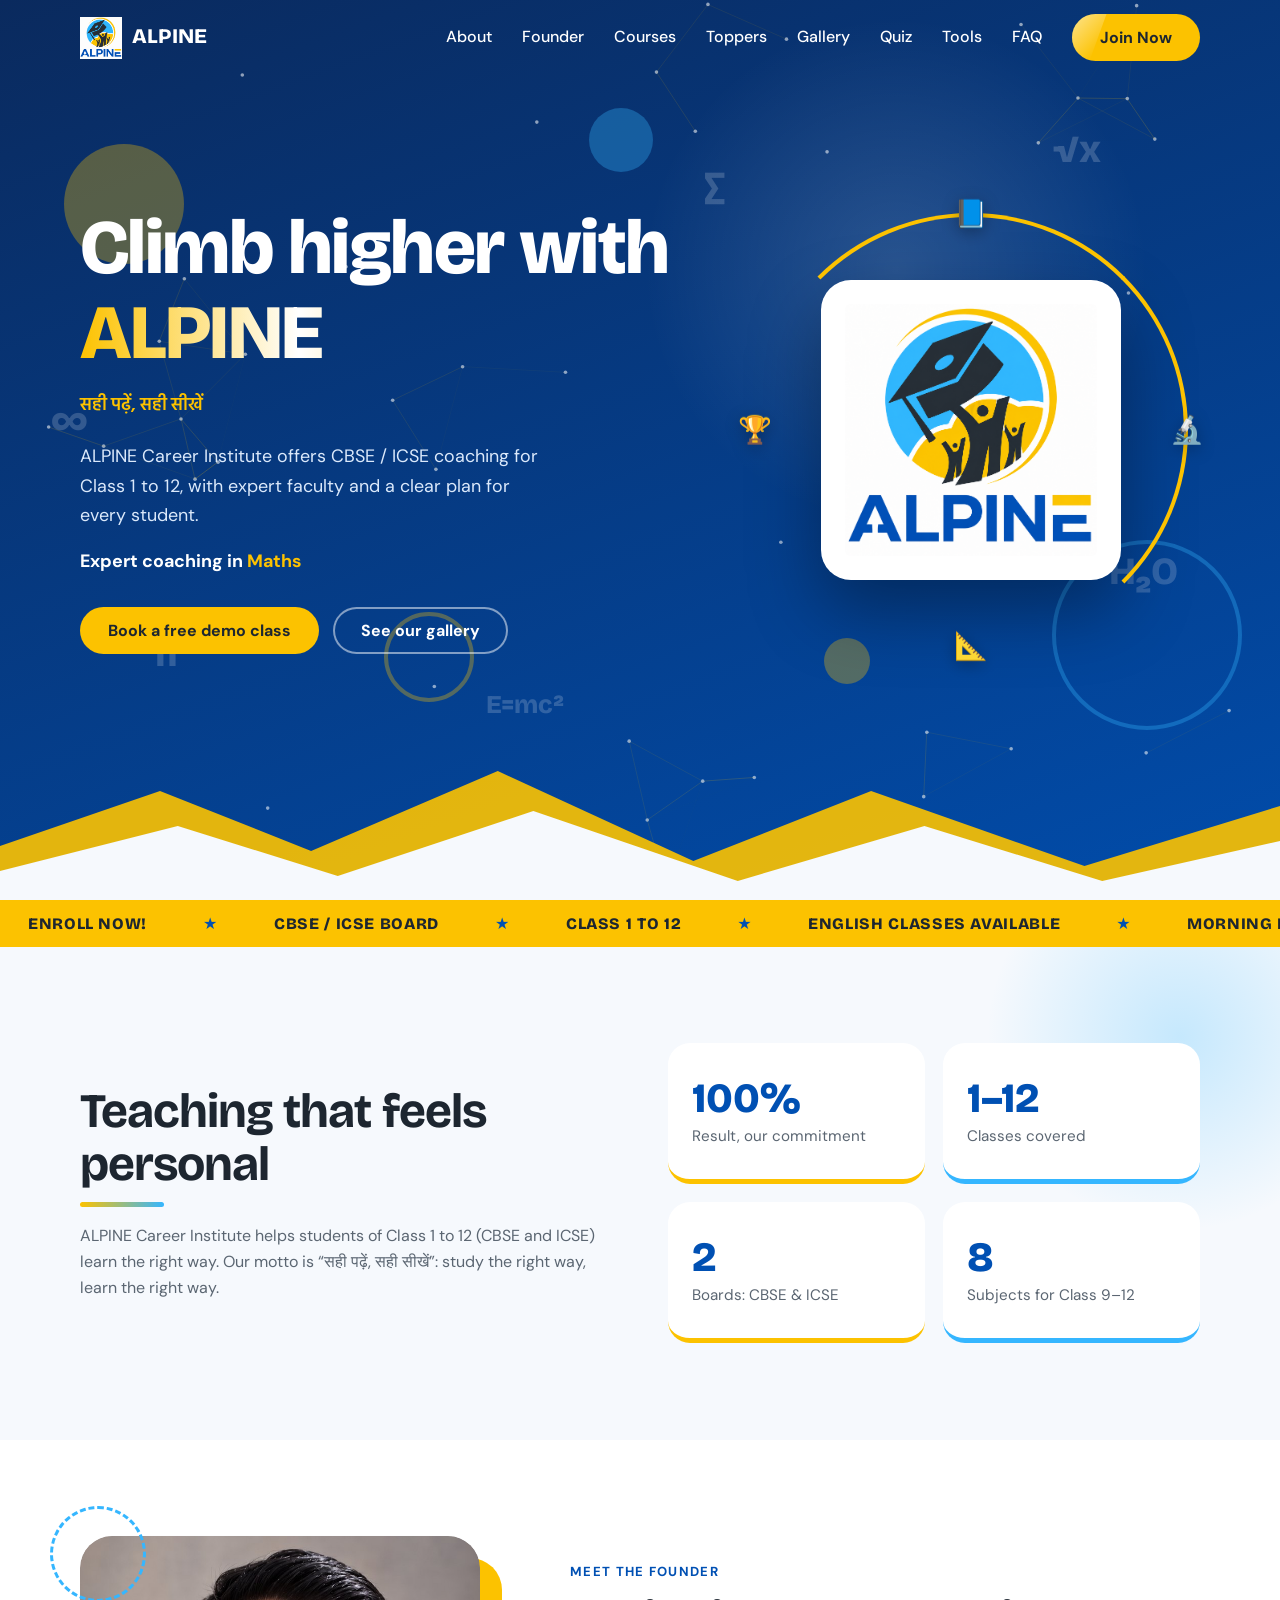
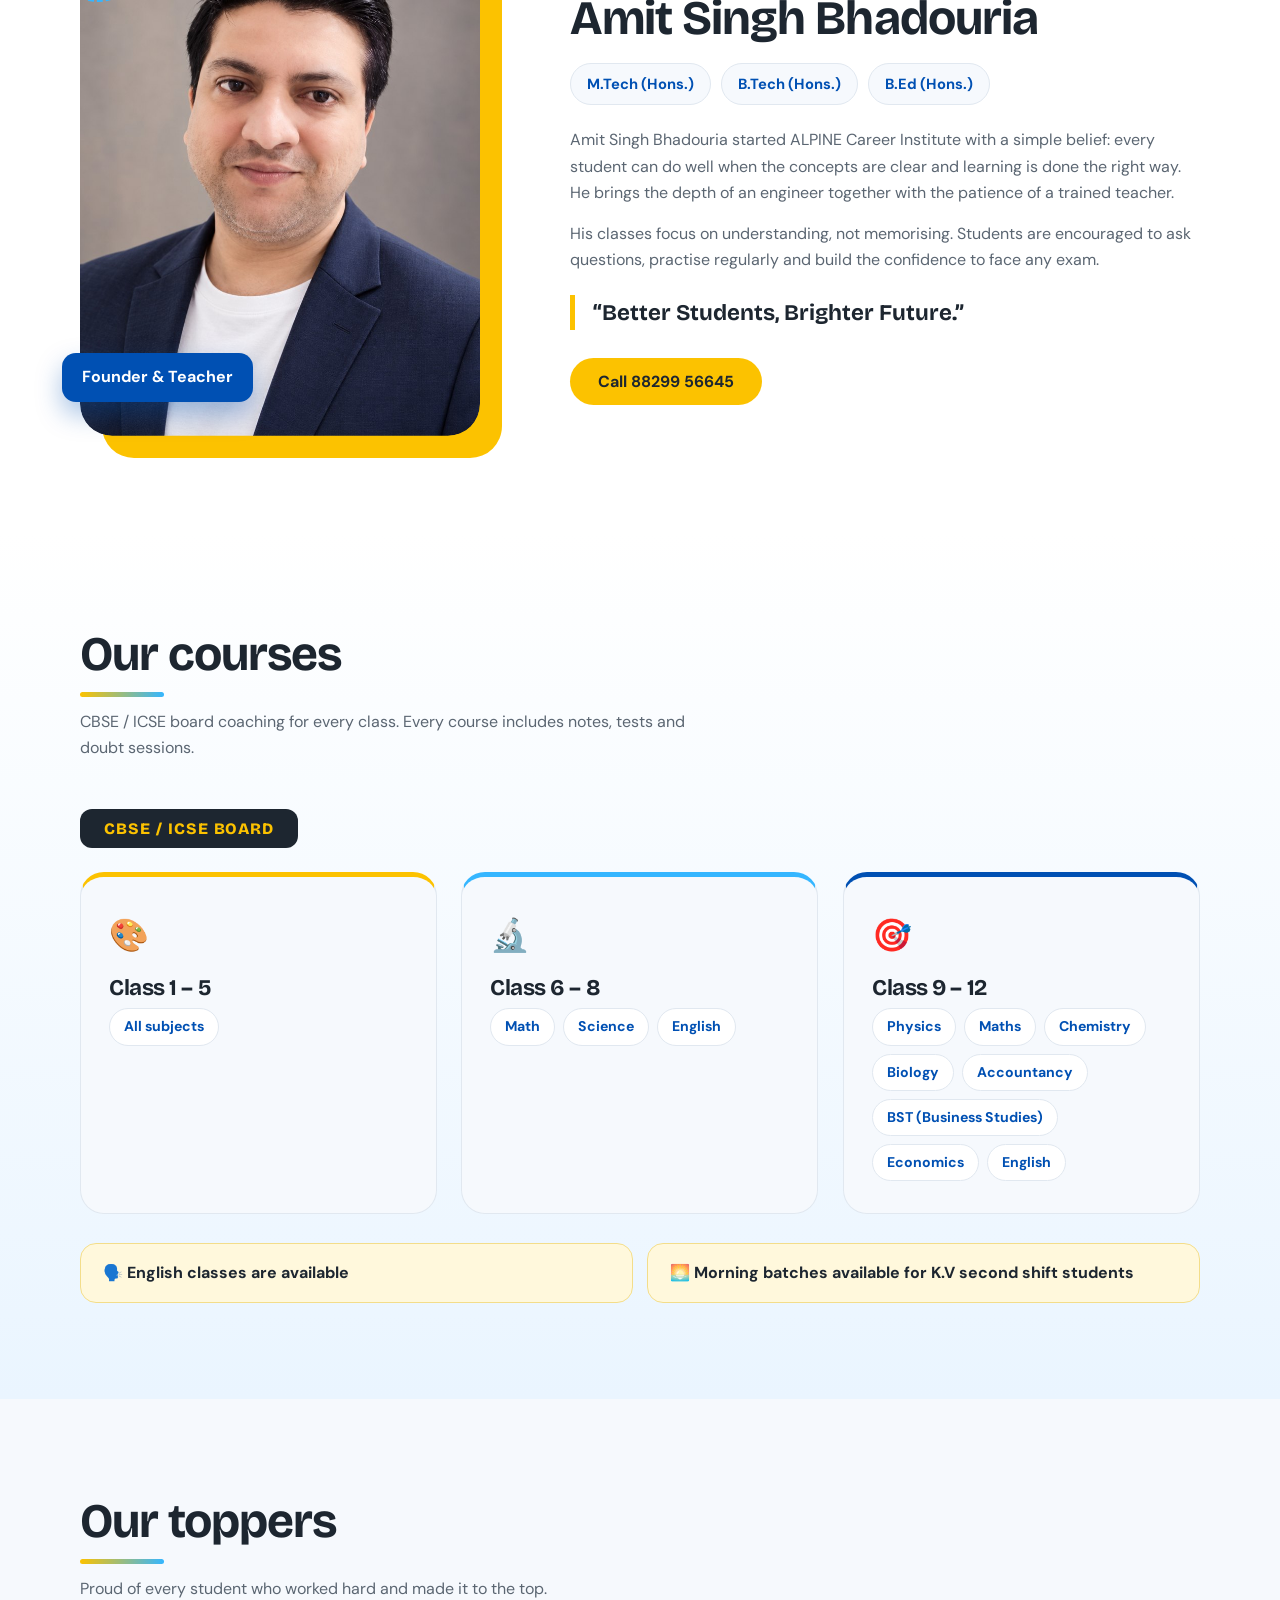
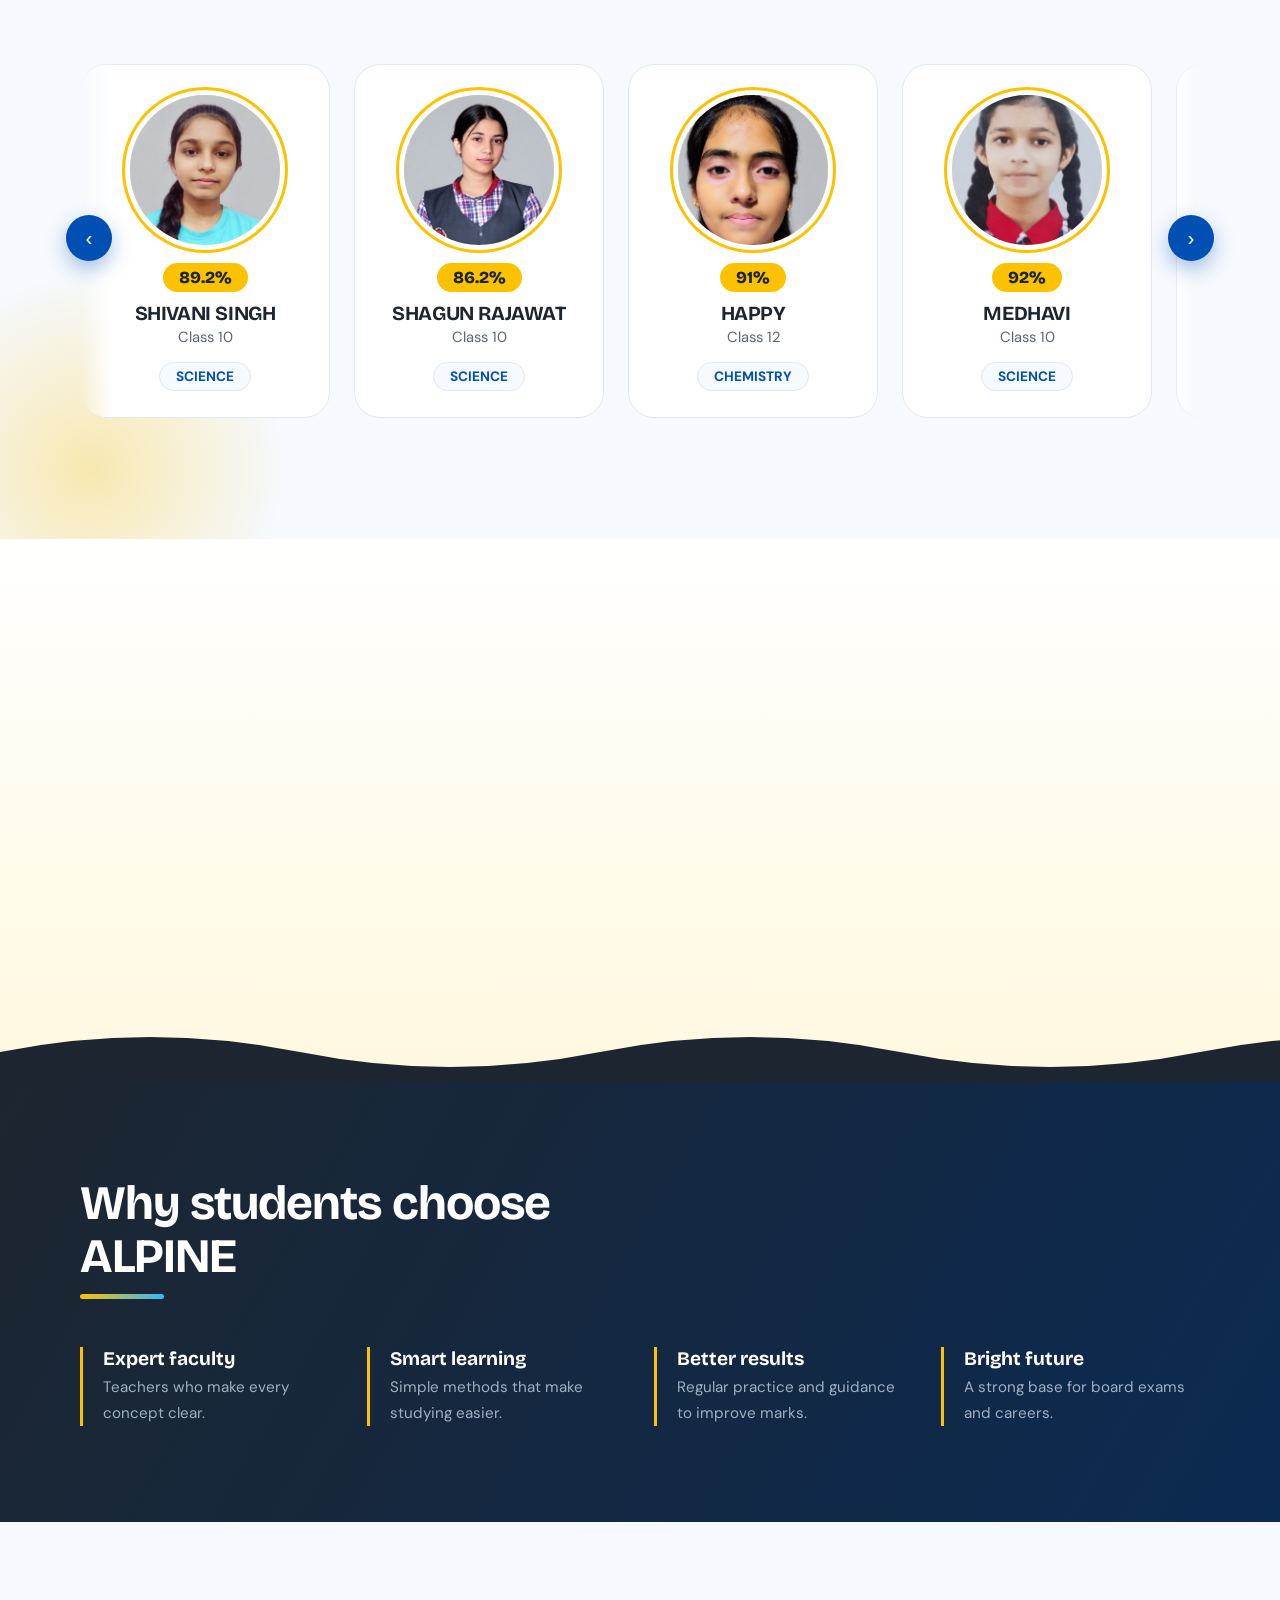
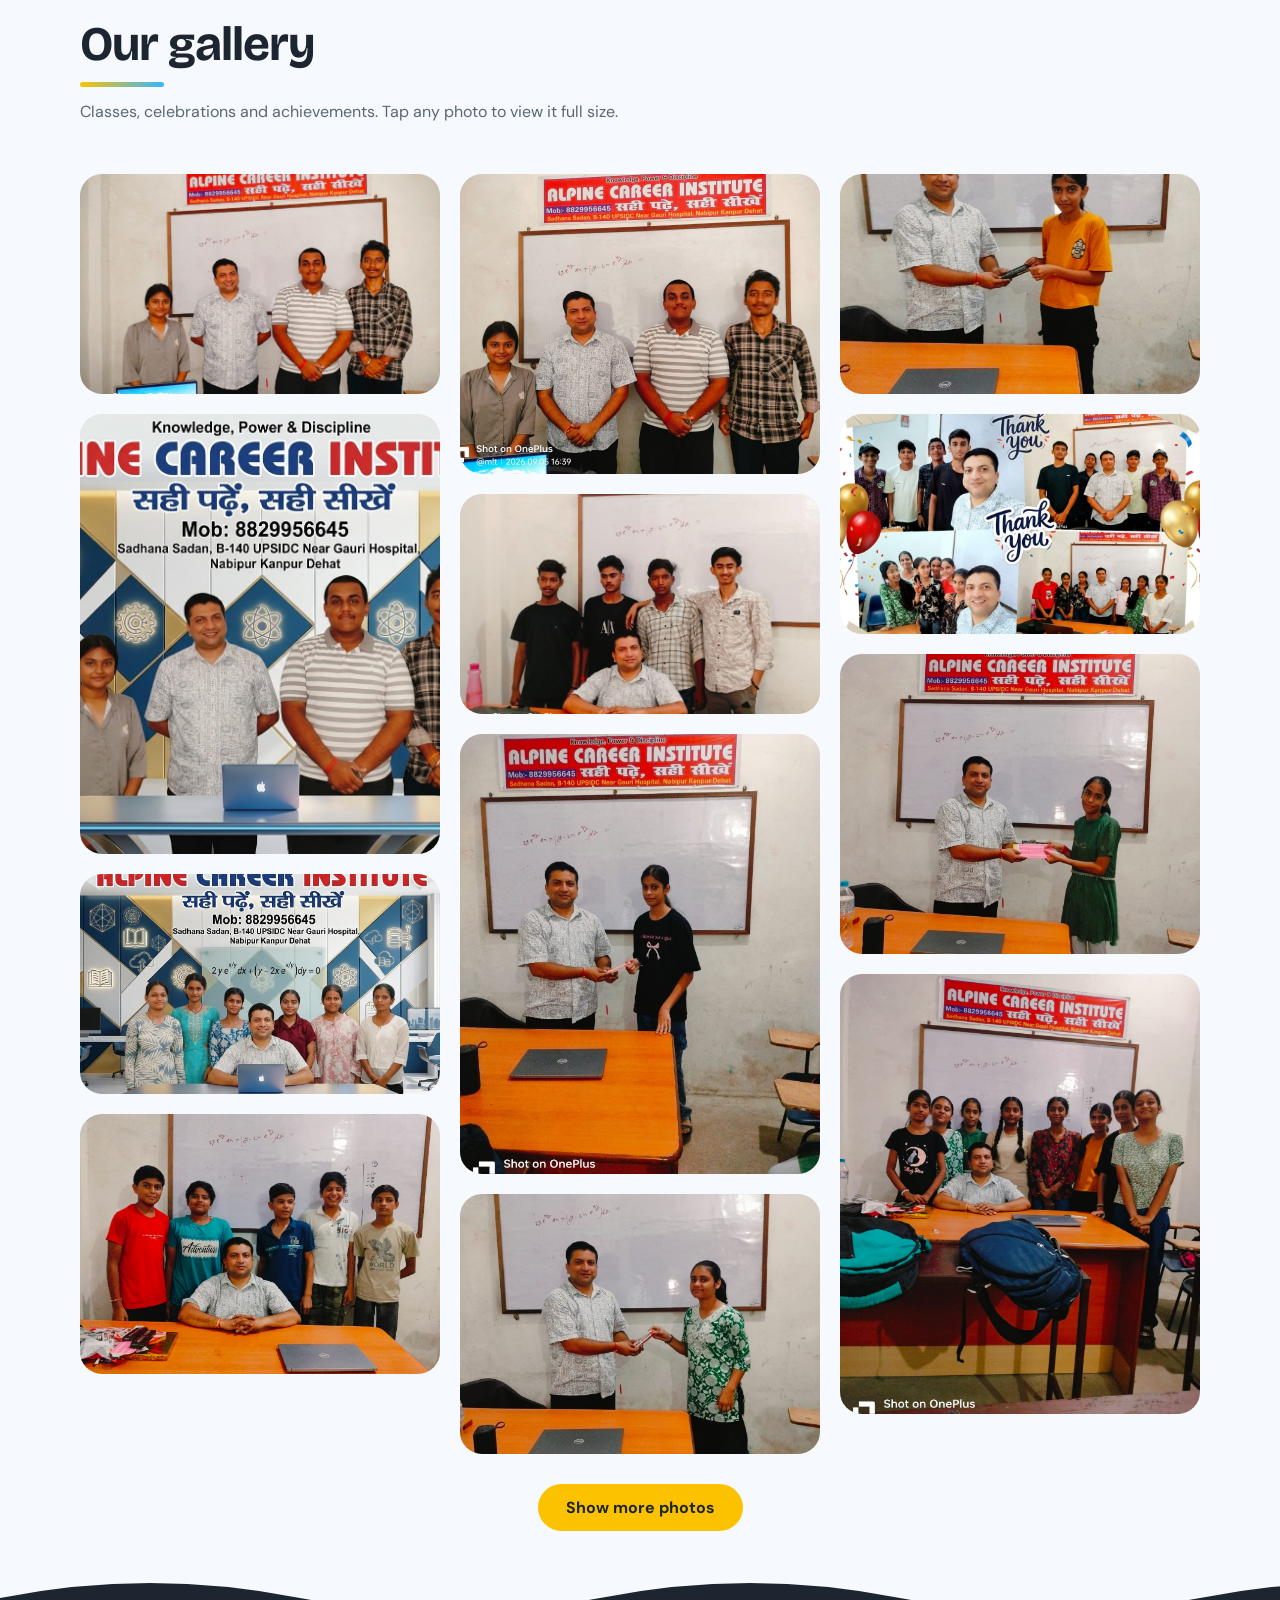
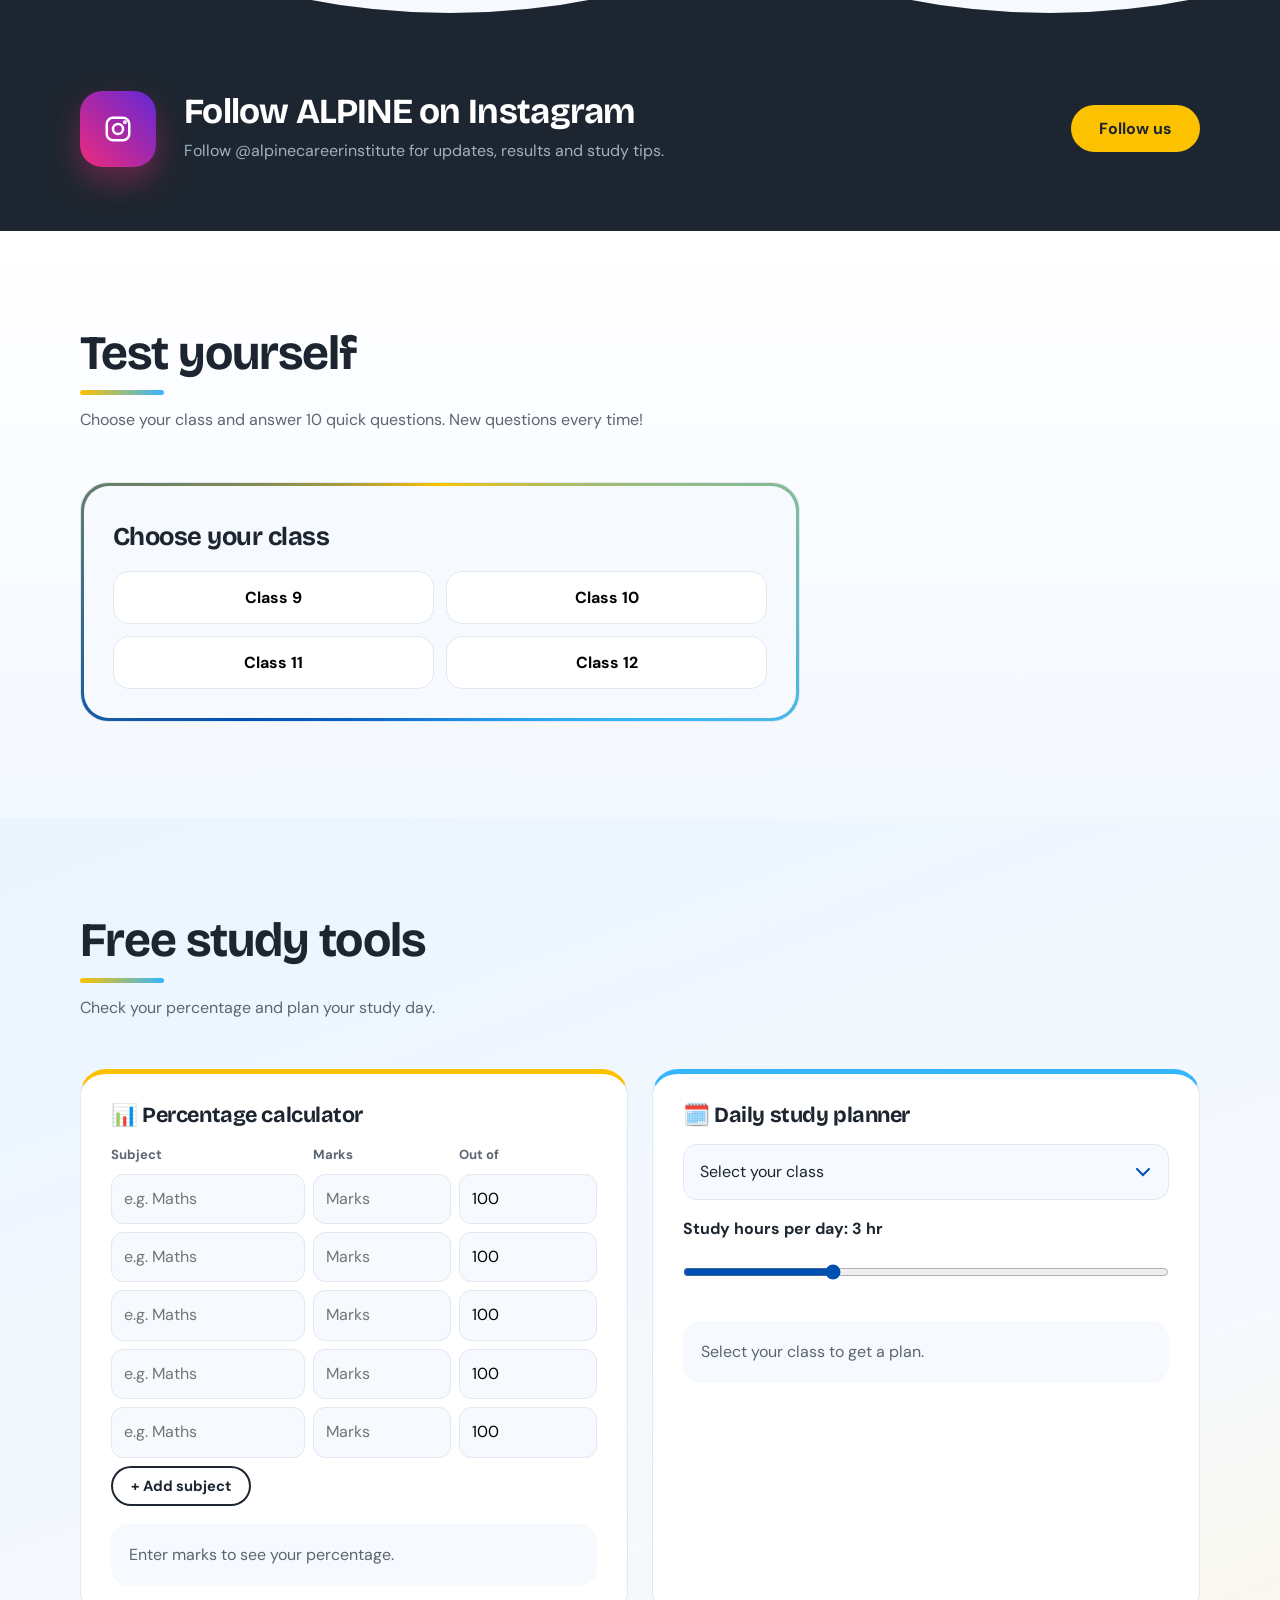
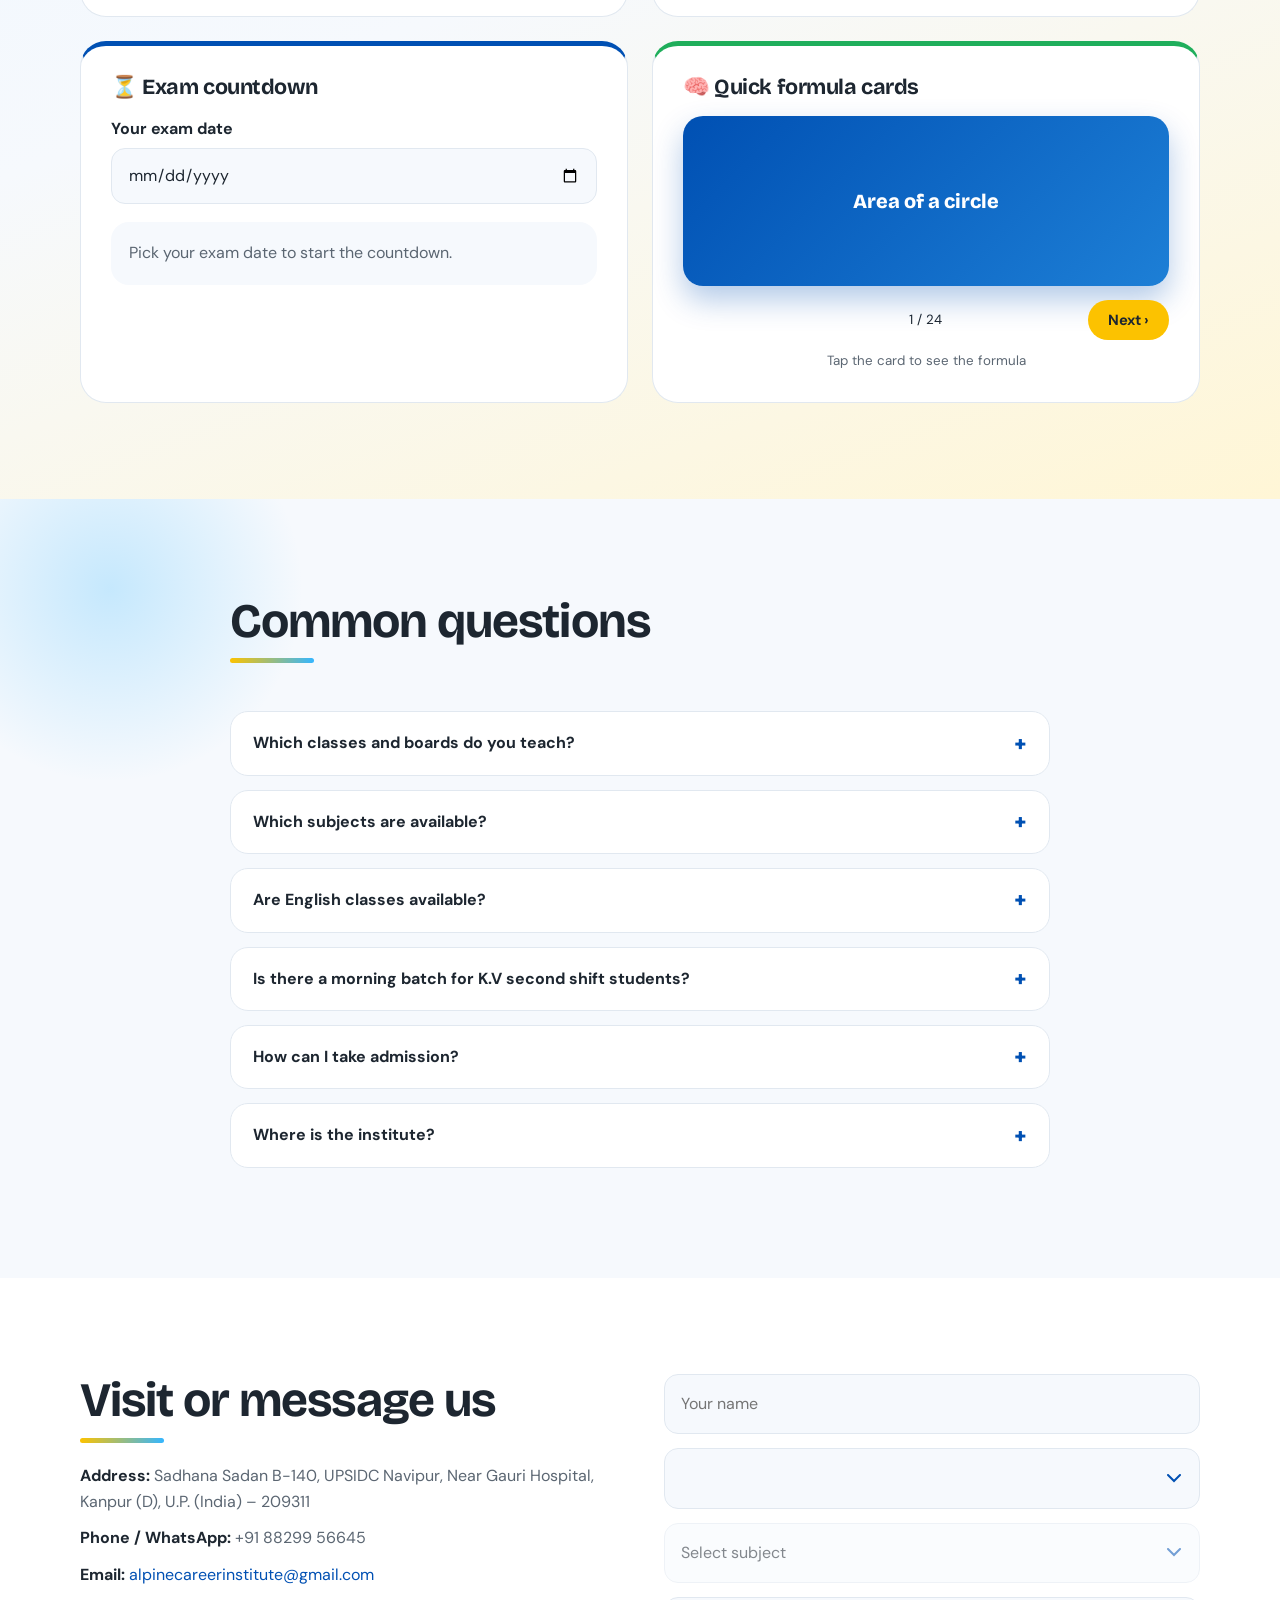
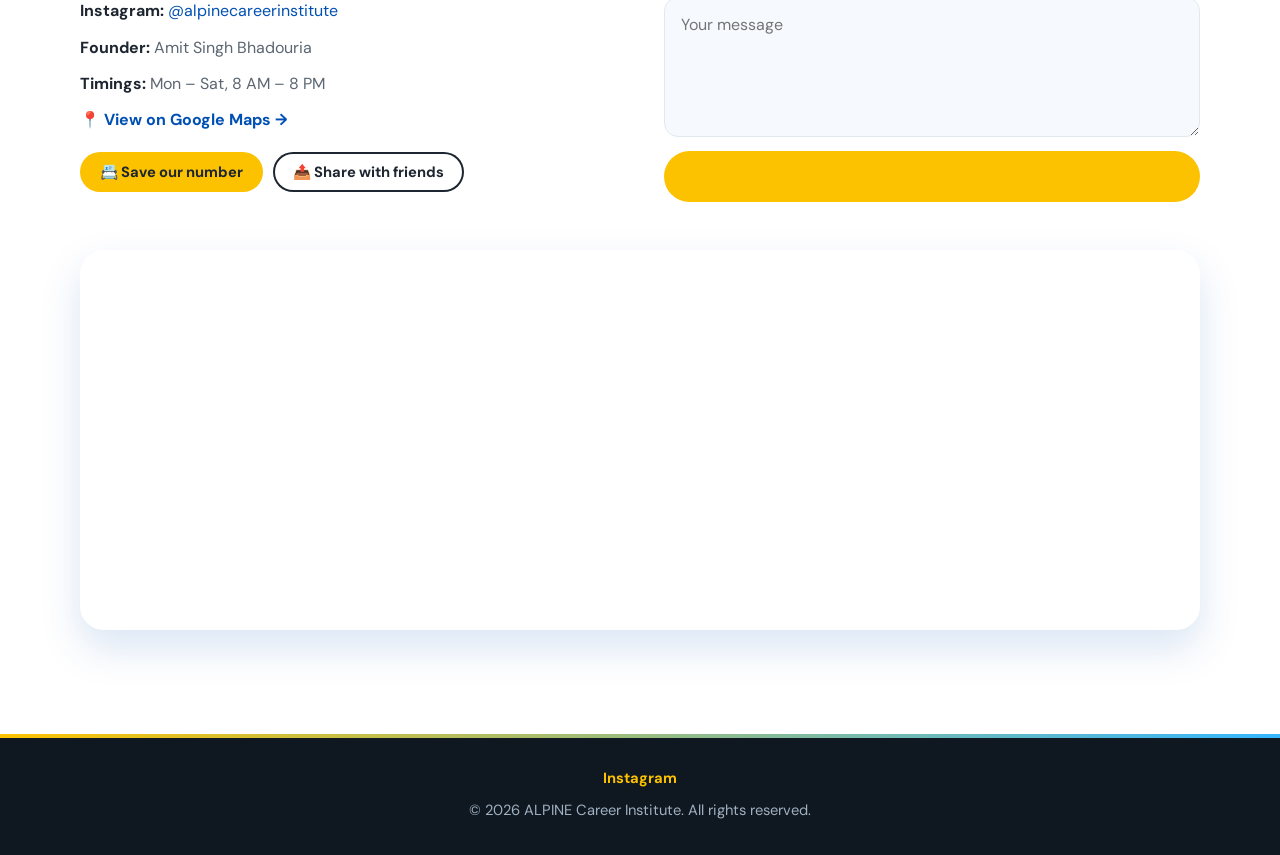
==== commit 3f46a761: "Update index.html" ====
--- a/index.html
+++ b/index.html
@@ -302,7 +302,7 @@
     </form>
   </div>
   <div class="wrap mapbox">
-    <iframe title="ALPINE Career Institute on Google Maps" loading="lazy" referrerpolicy="no-referrer-when-downgrade" src="https://www.google.com/maps?q=Sadhana+Sadan+B-140+UPSIDC+Navipur+Kanpur+209311&output=embed"></iframe>
+    <iframe title="ALPINE Career Institute on Google Maps" loading="lazy" referrerpolicy="no-referrer-when-downgrade" src="https://maps.app.goo.gl/reMqpgnQ6q5VTLhZA?g_st=ac"></iframe>
   </div>
 </section>
 
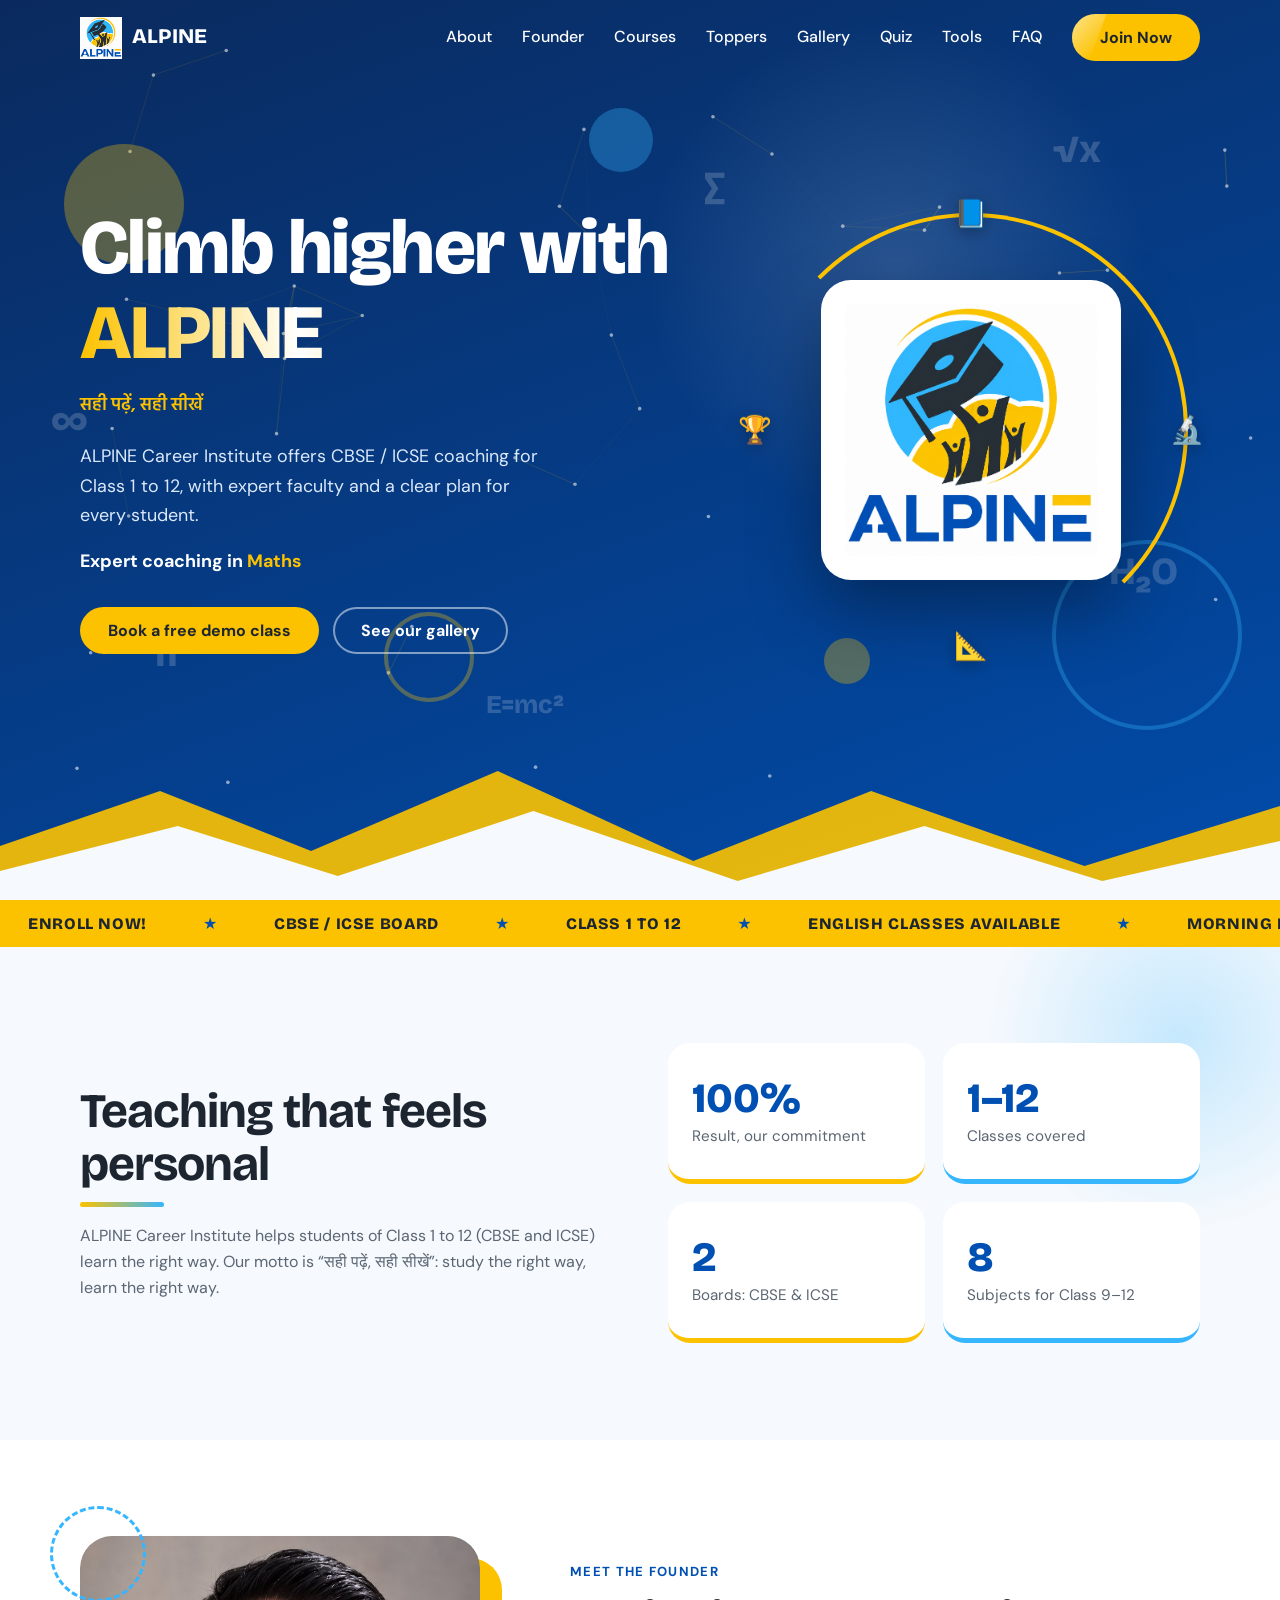
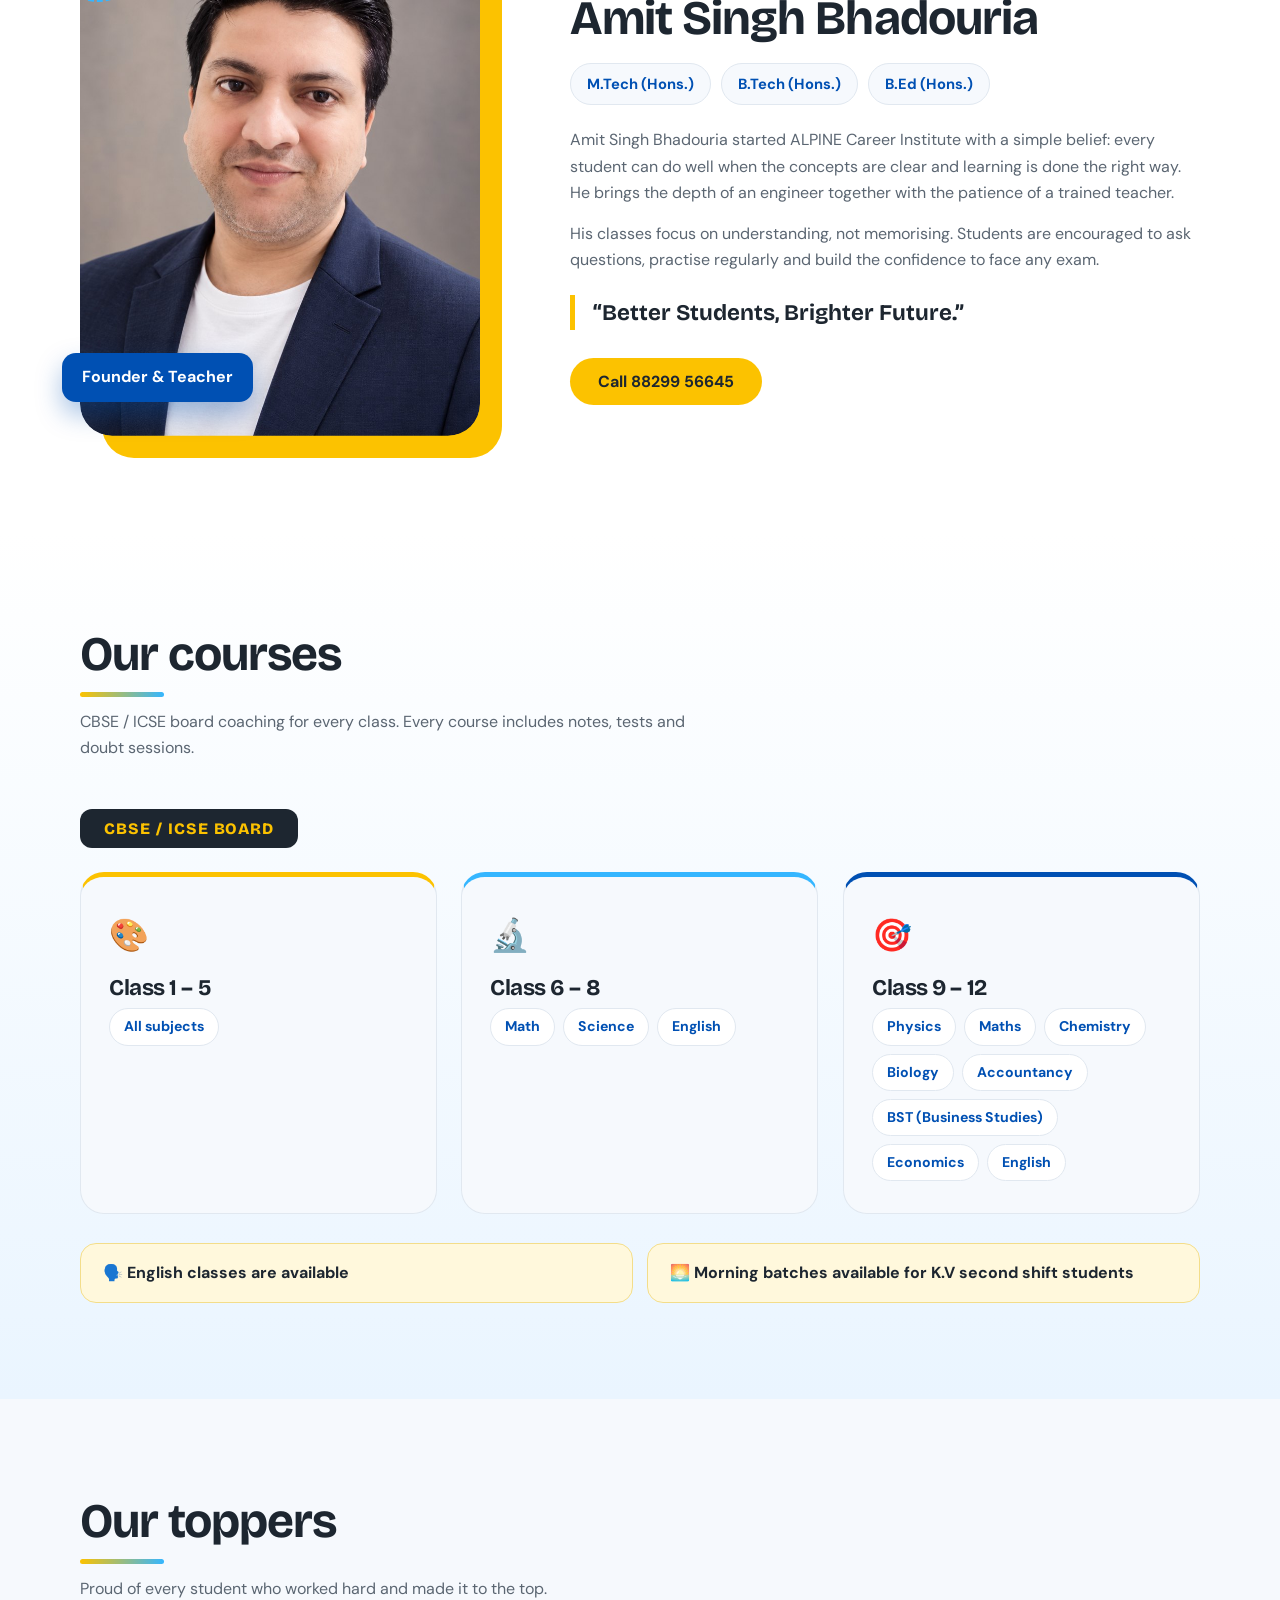
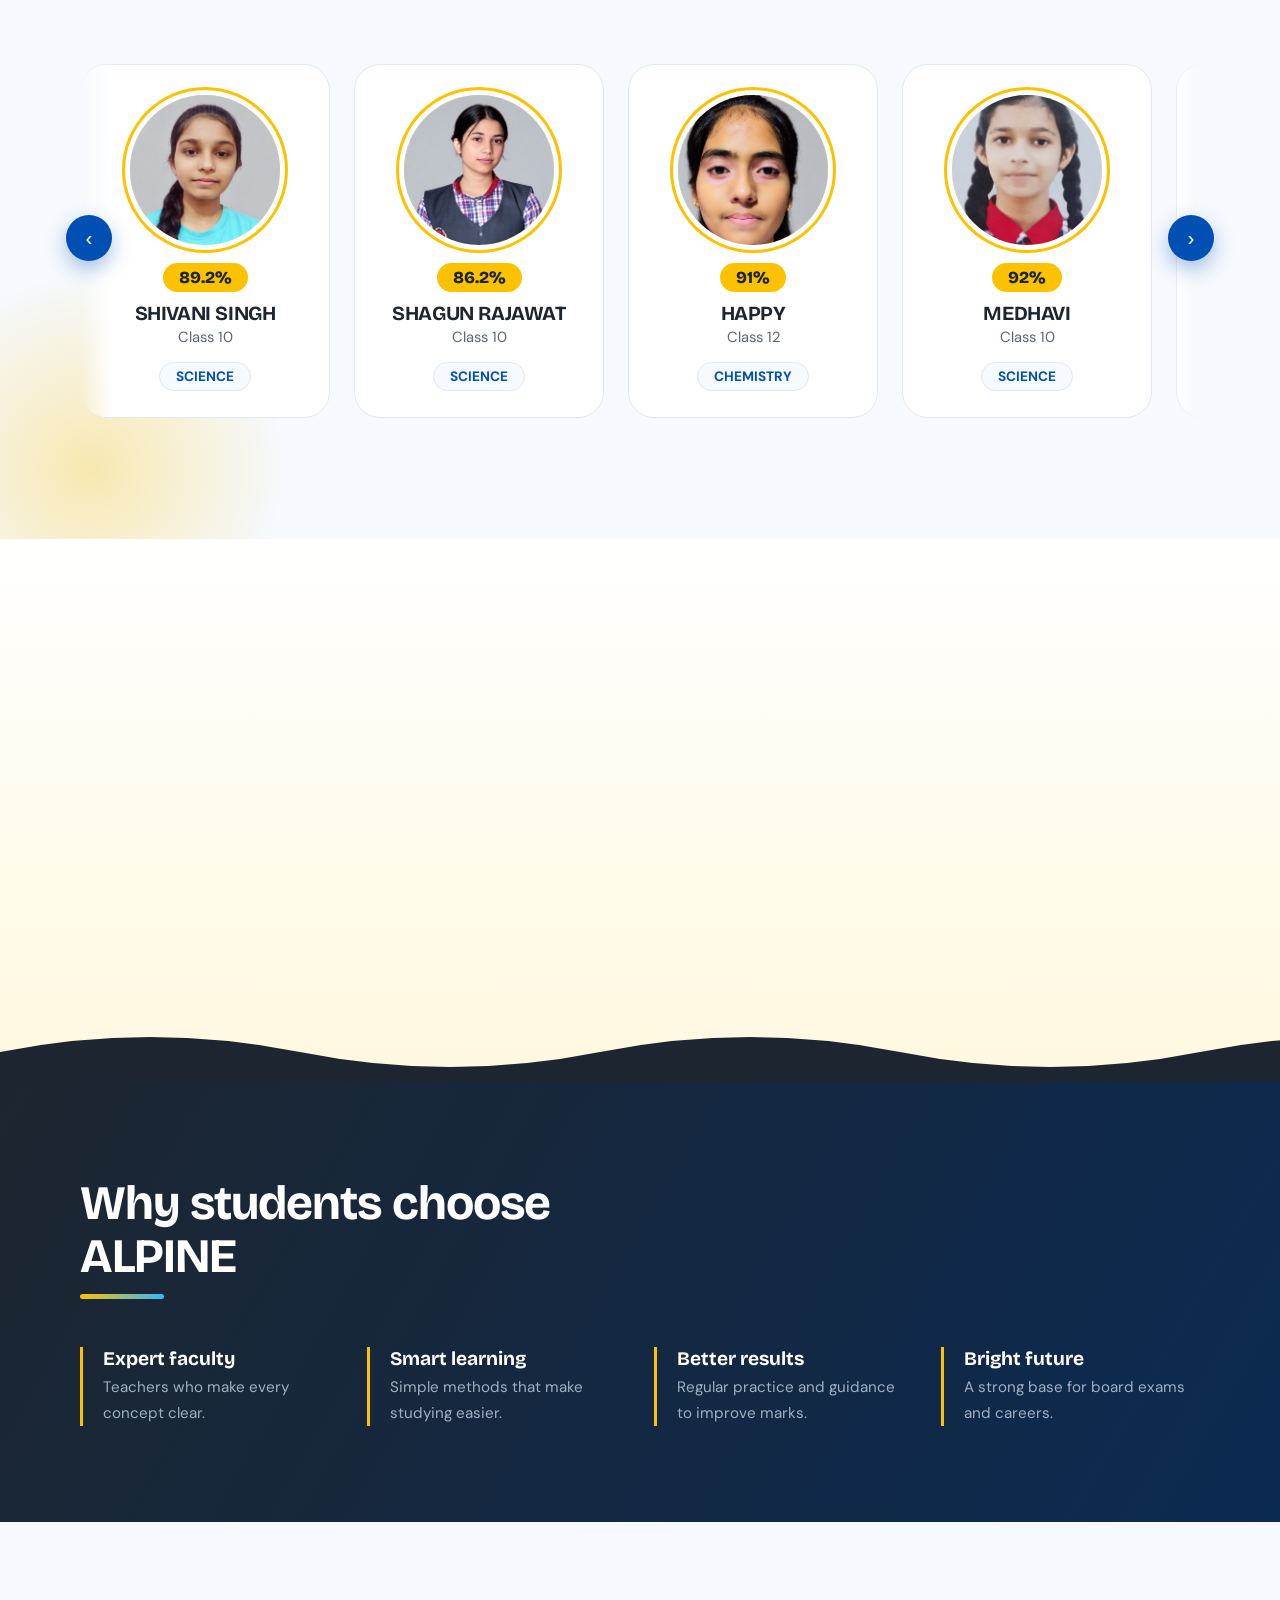
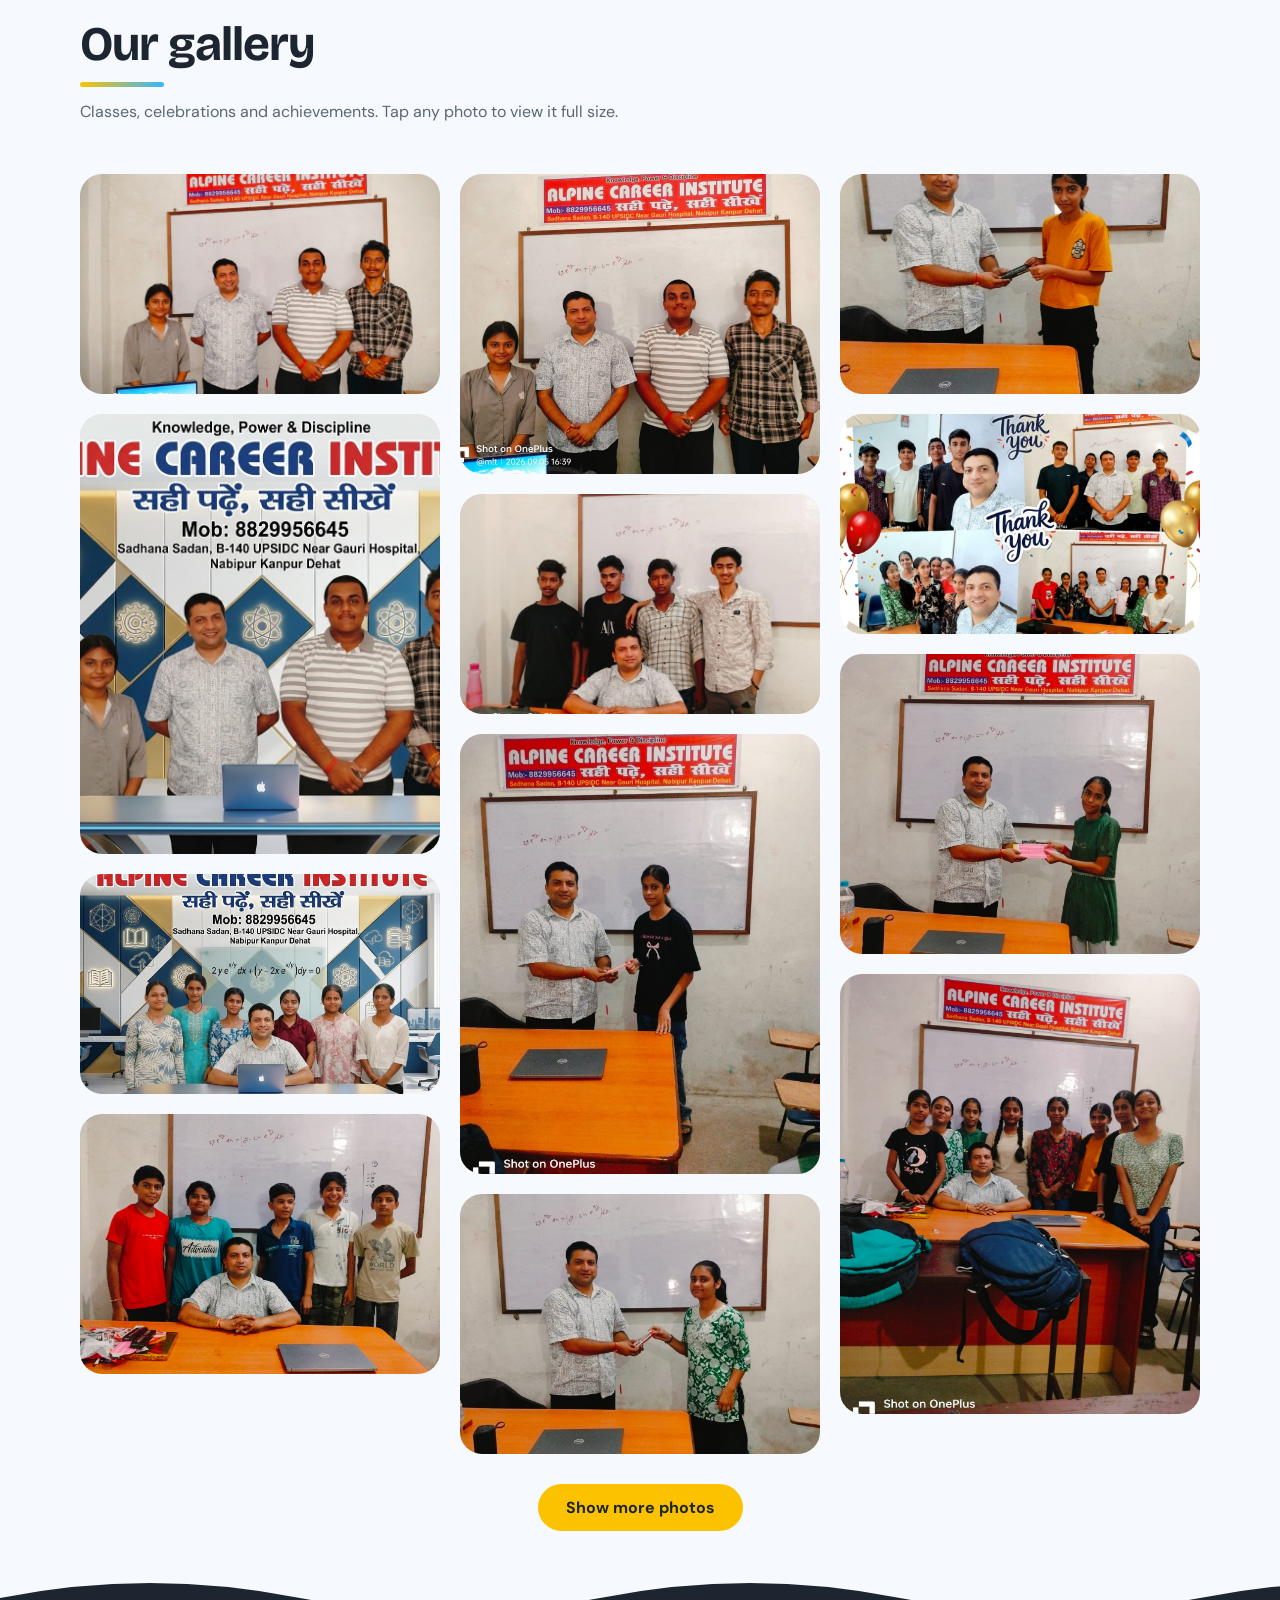
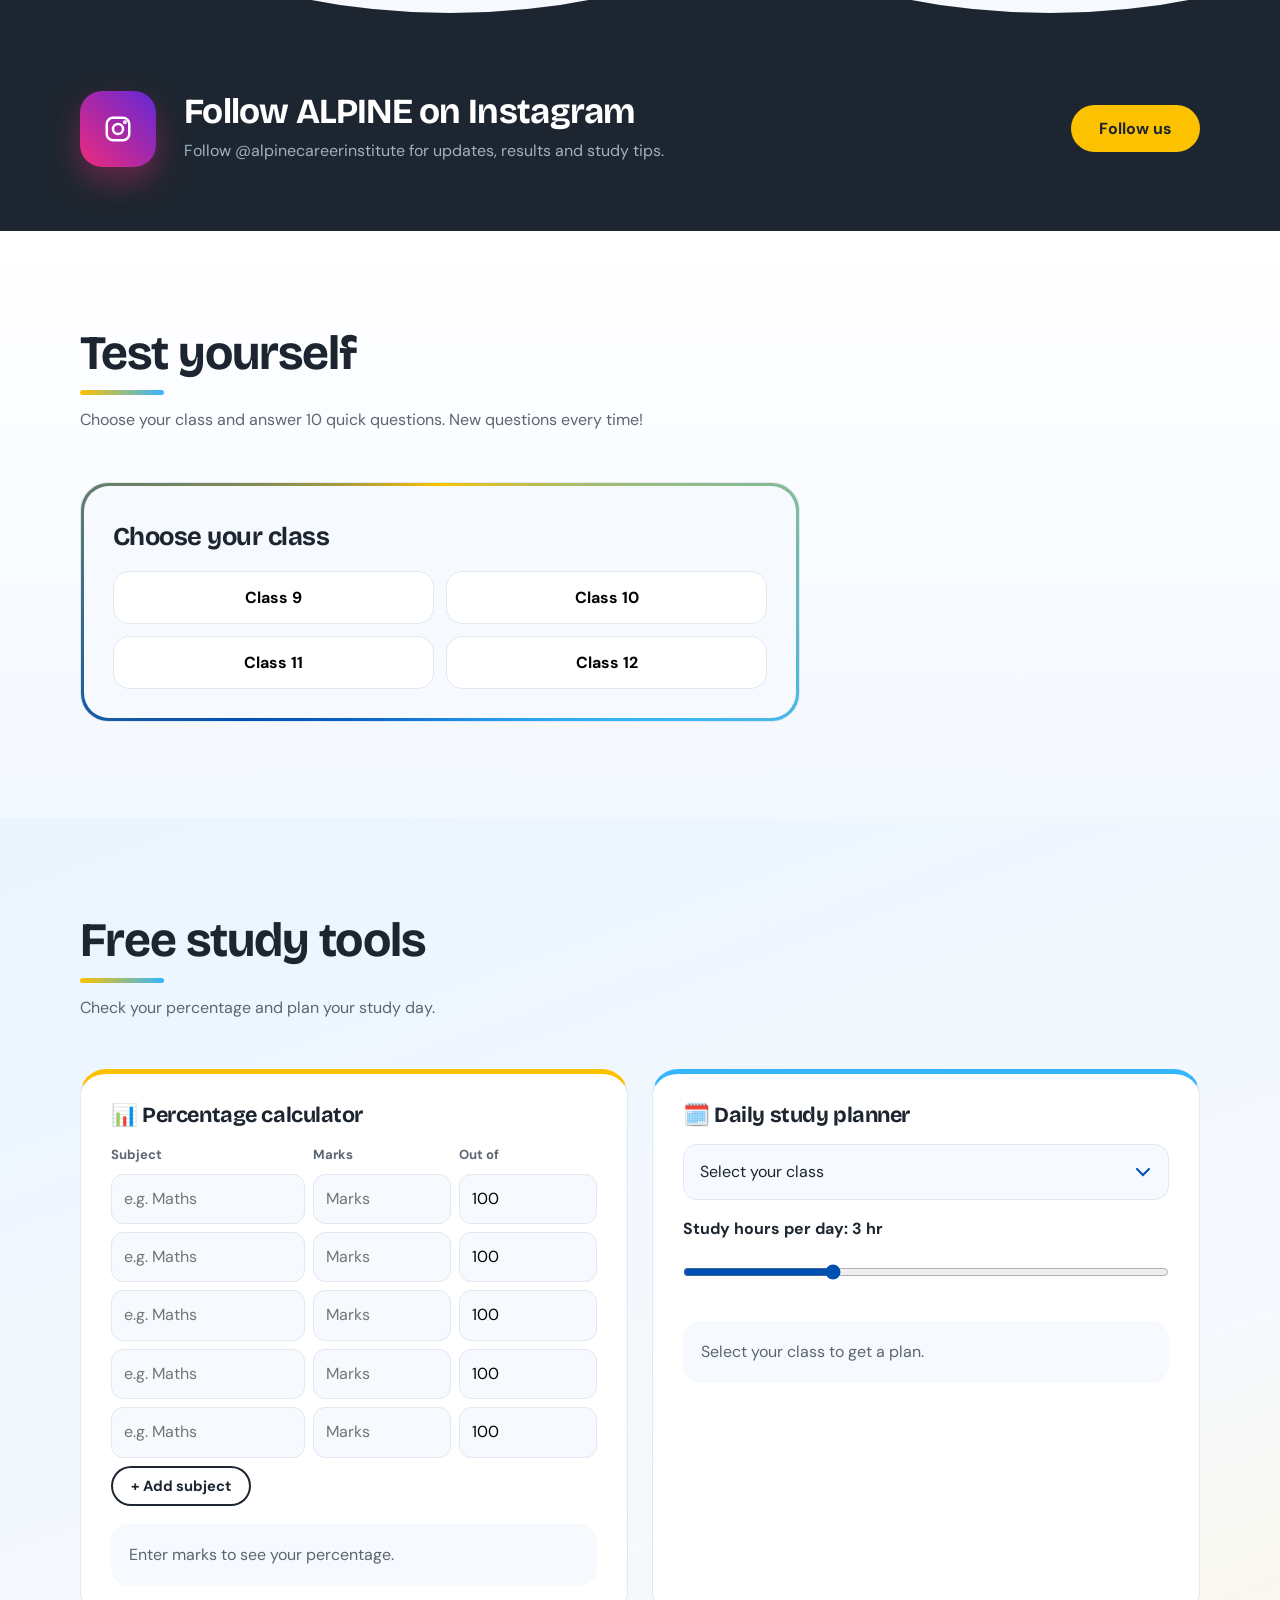
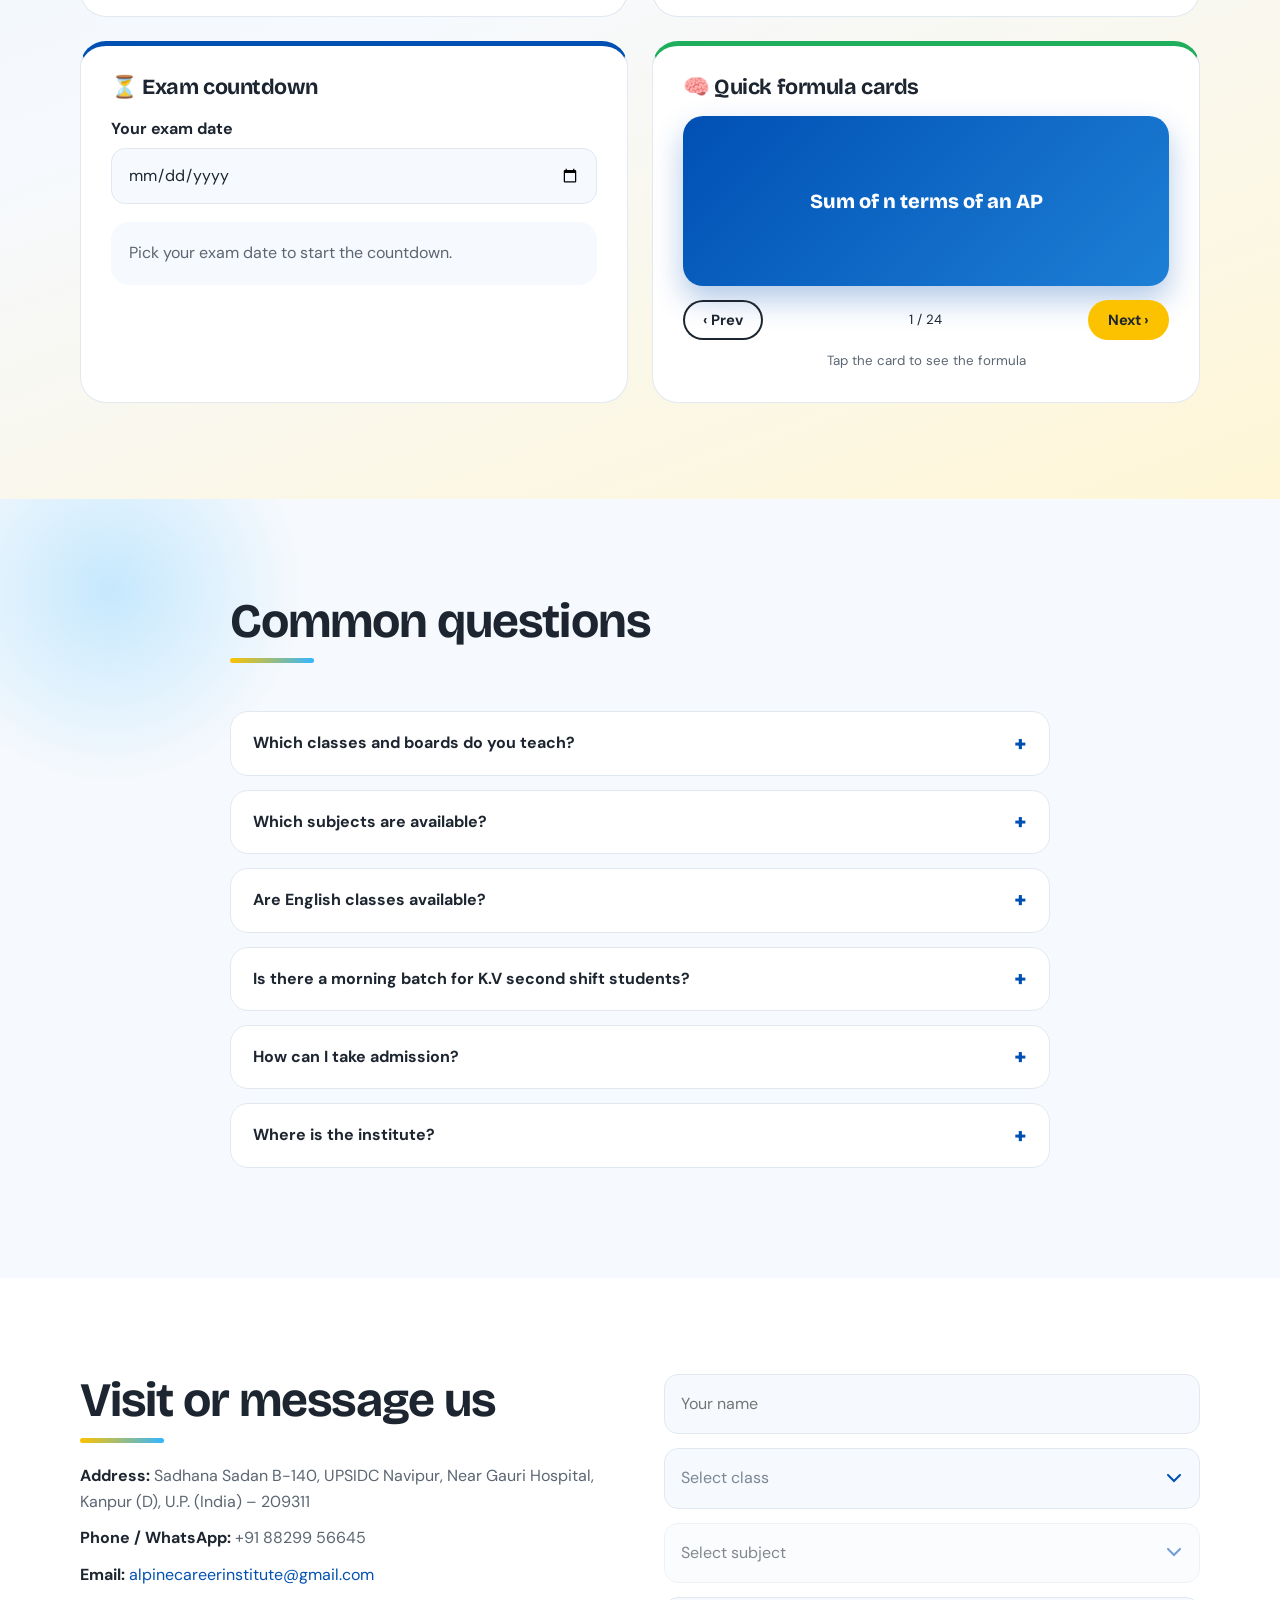
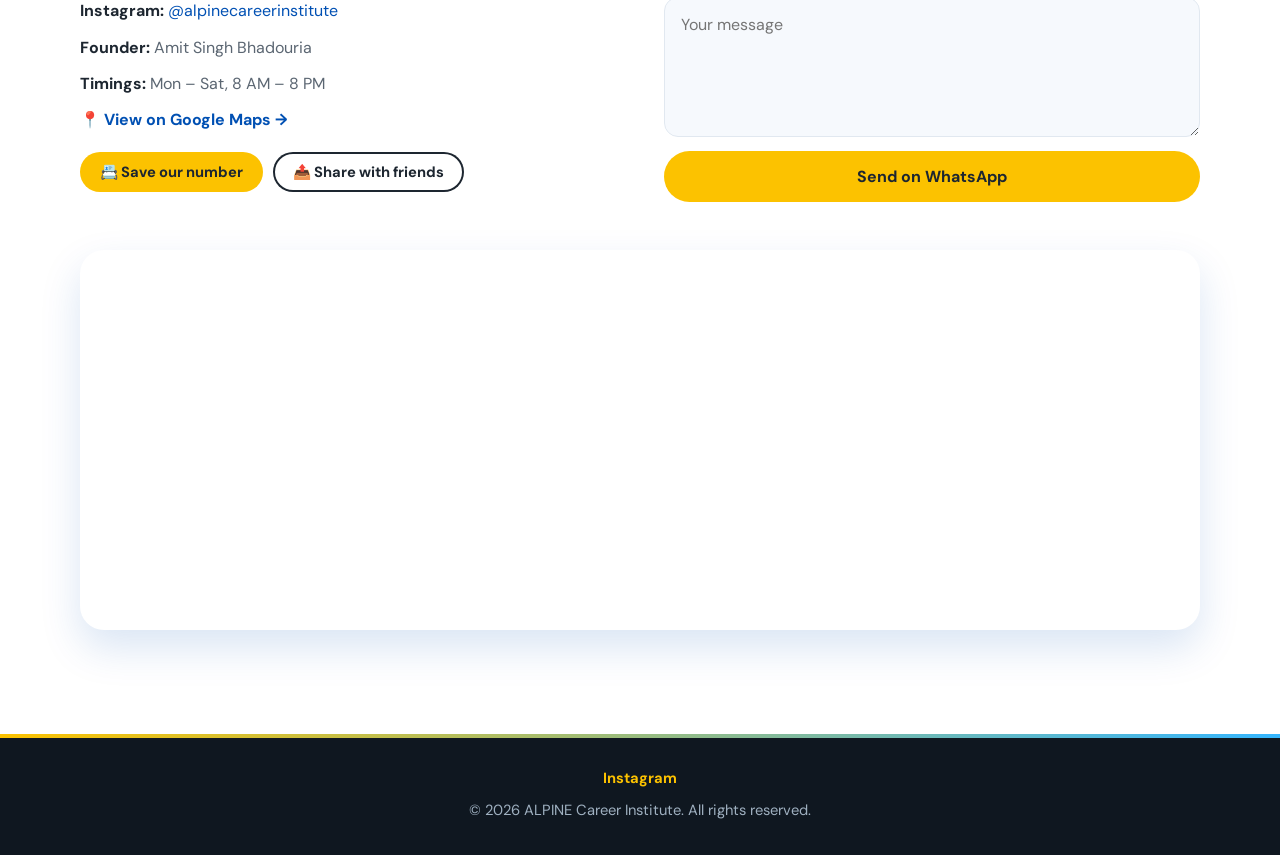
==== commit 08a22069: "Update index.html" ====
--- a/index.html
+++ b/index.html
@@ -290,7 +290,7 @@
       <p><b>Founder:</b> Amit Singh Bhadouria</p>
       <!-- ✏️ TIMINGS APNE HISAAB SE BADLO -->
       <p><b>Timings:</b> Mon – Sat, 8 AM – 8 PM</p>
-      <p><a href="https://www.google.com/maps/search/?api=1&query=Sadhana+Sadan+B-140+UPSIDC+Navipur+Kanpur+209311" target="_blank" rel="noopener" style="color:var(--blue);font-weight:700">📍 View on Google Maps →</a></p>
+      <p><a href="https://maps.app.goo.gl/reMqpgnQ6q5VTLhZA?g_st=ac" target="_blank" rel="noopener" style="color:var(--blue);font-weight:700">📍 View on Google Maps →</a></p>
       <p class="mini"><button class="btn small" id="vcf" type="button">📇 Save our number</button> <button class="btn small ghost2" id="share" type="button">📤 Share with friends</button></p>
     </div>
     <form id="form">
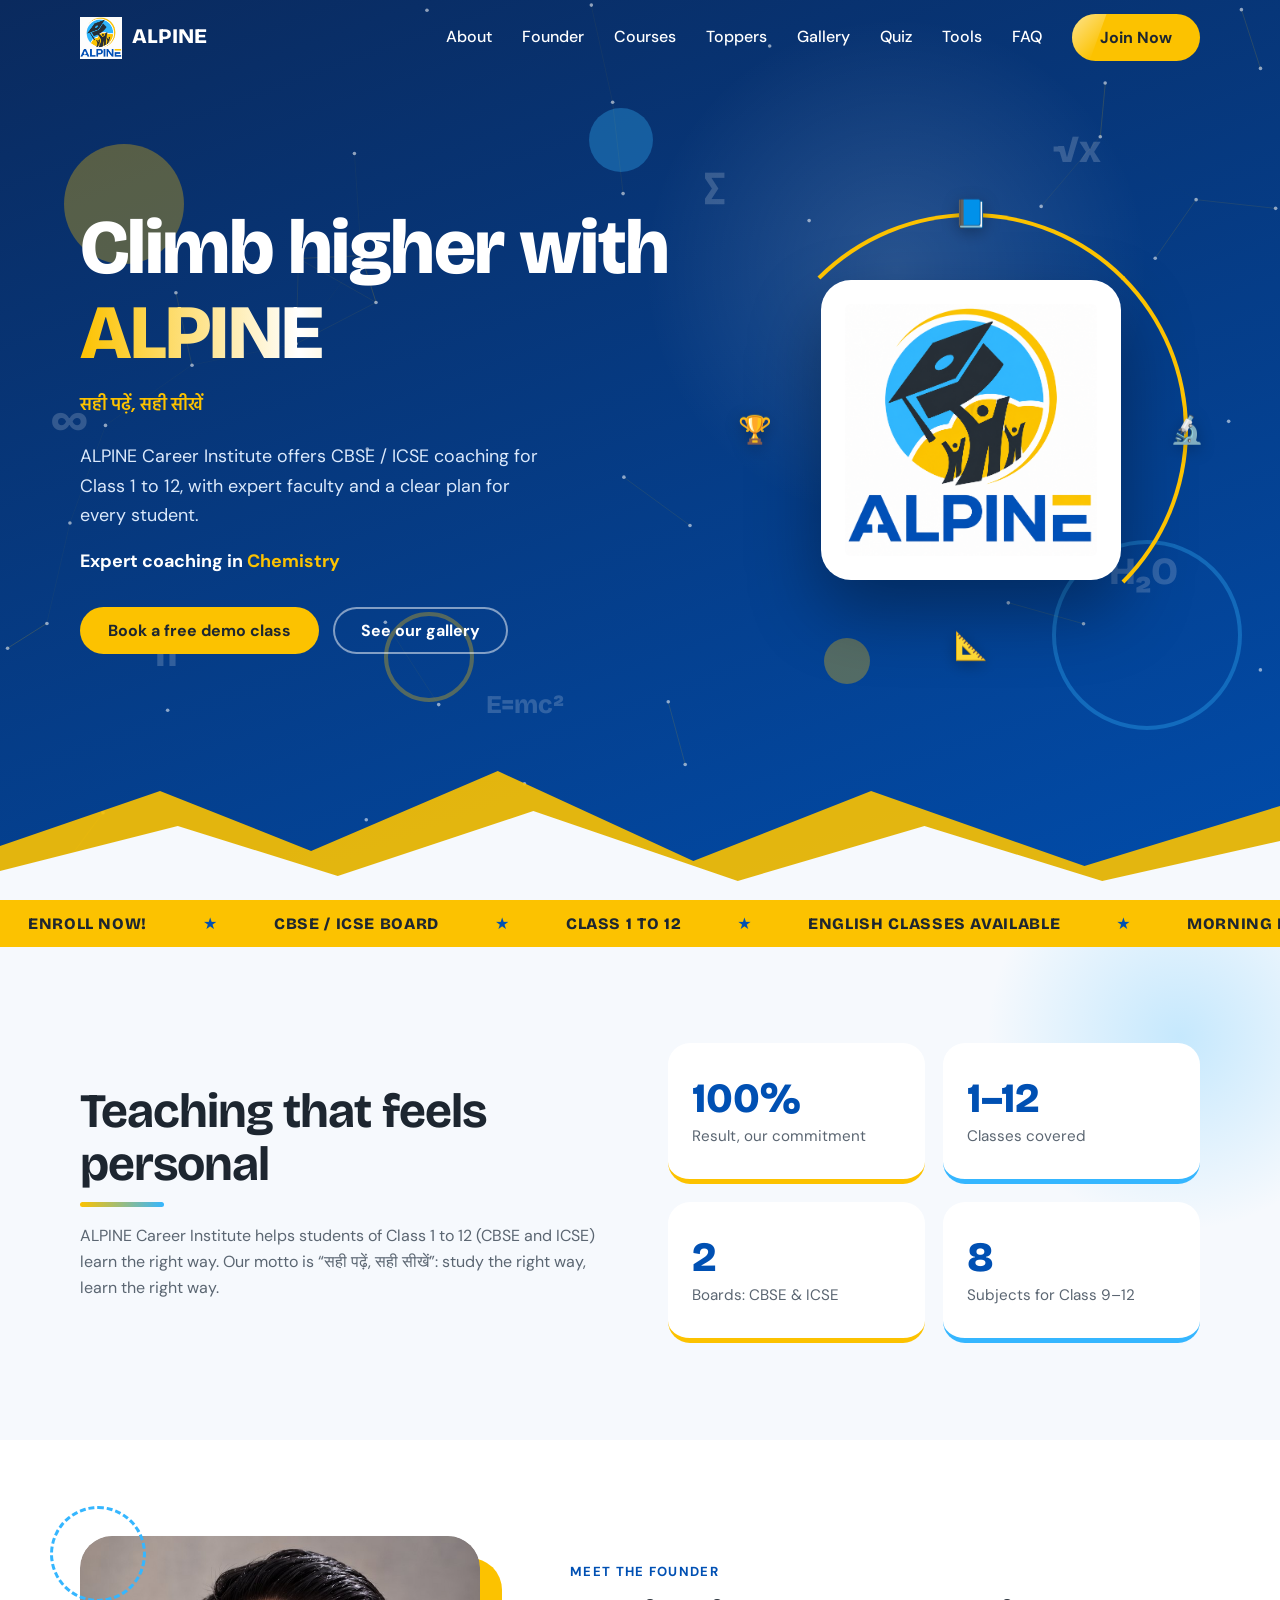
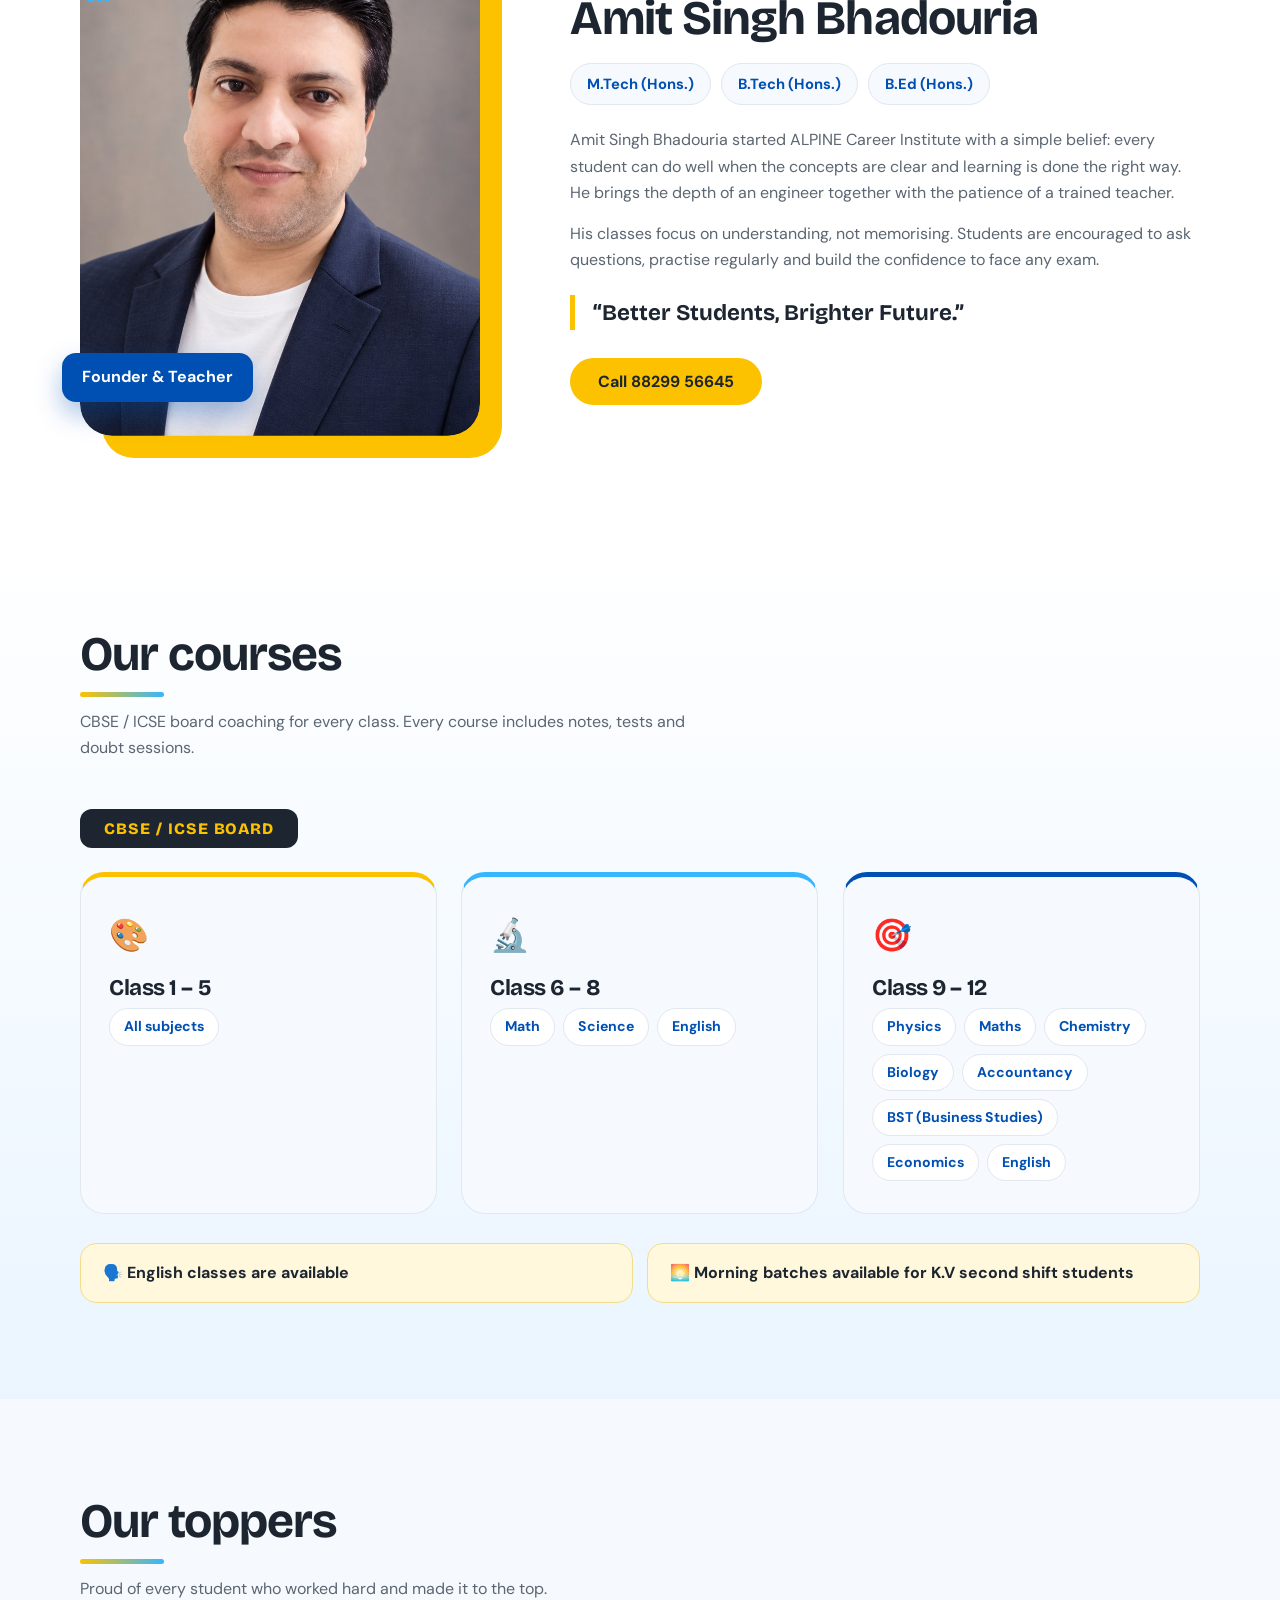
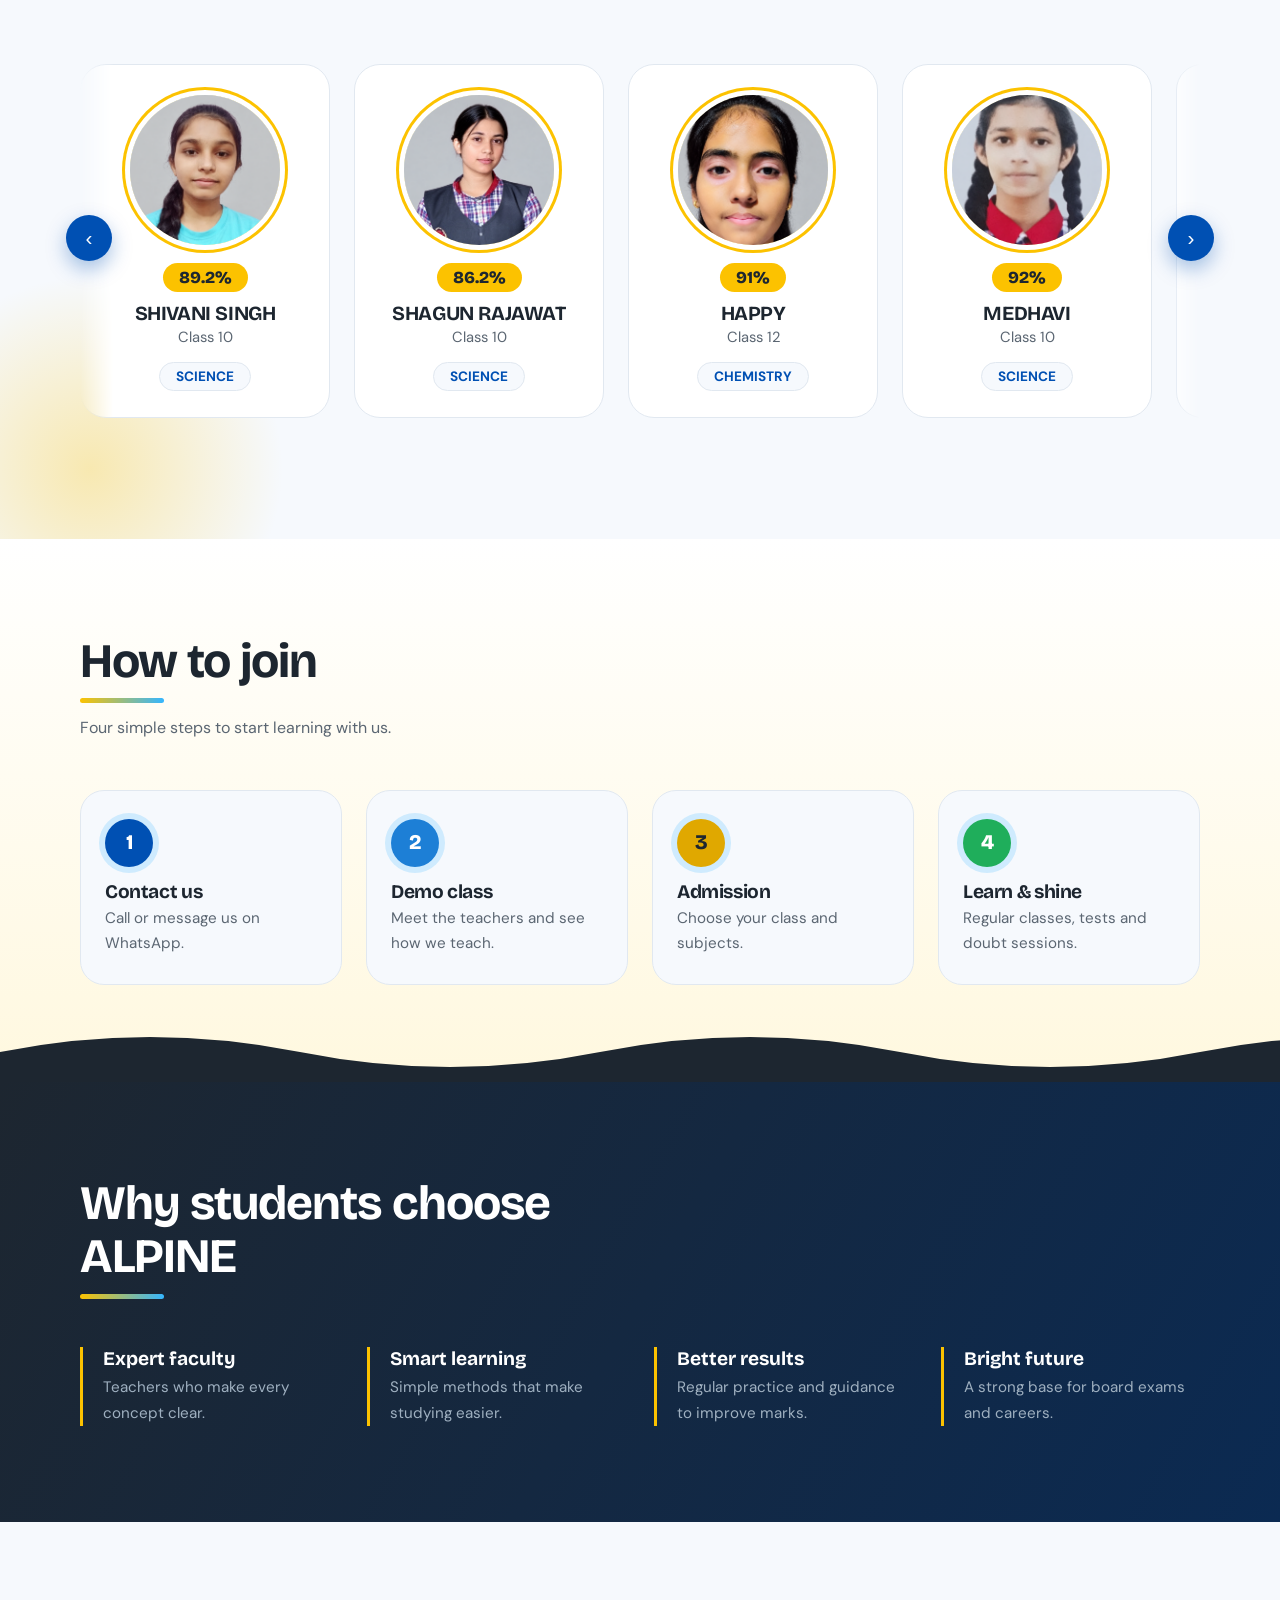
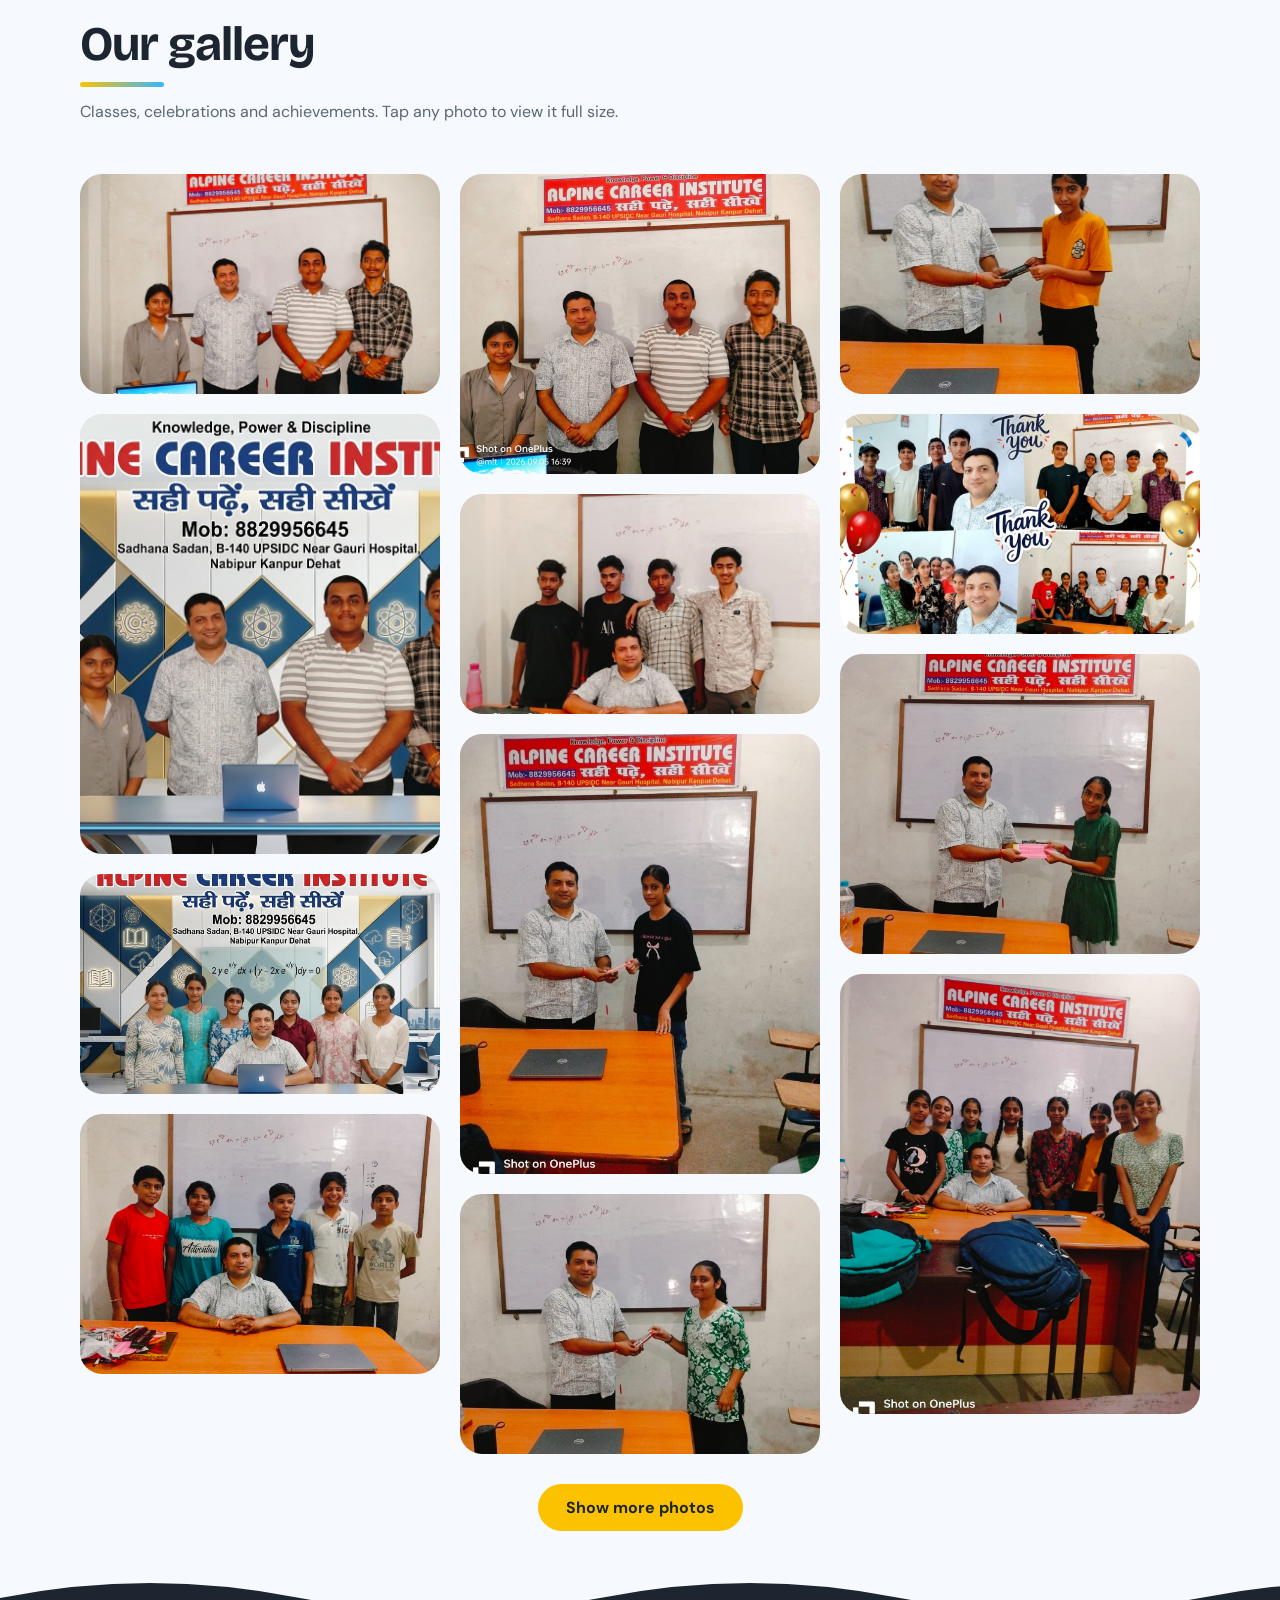
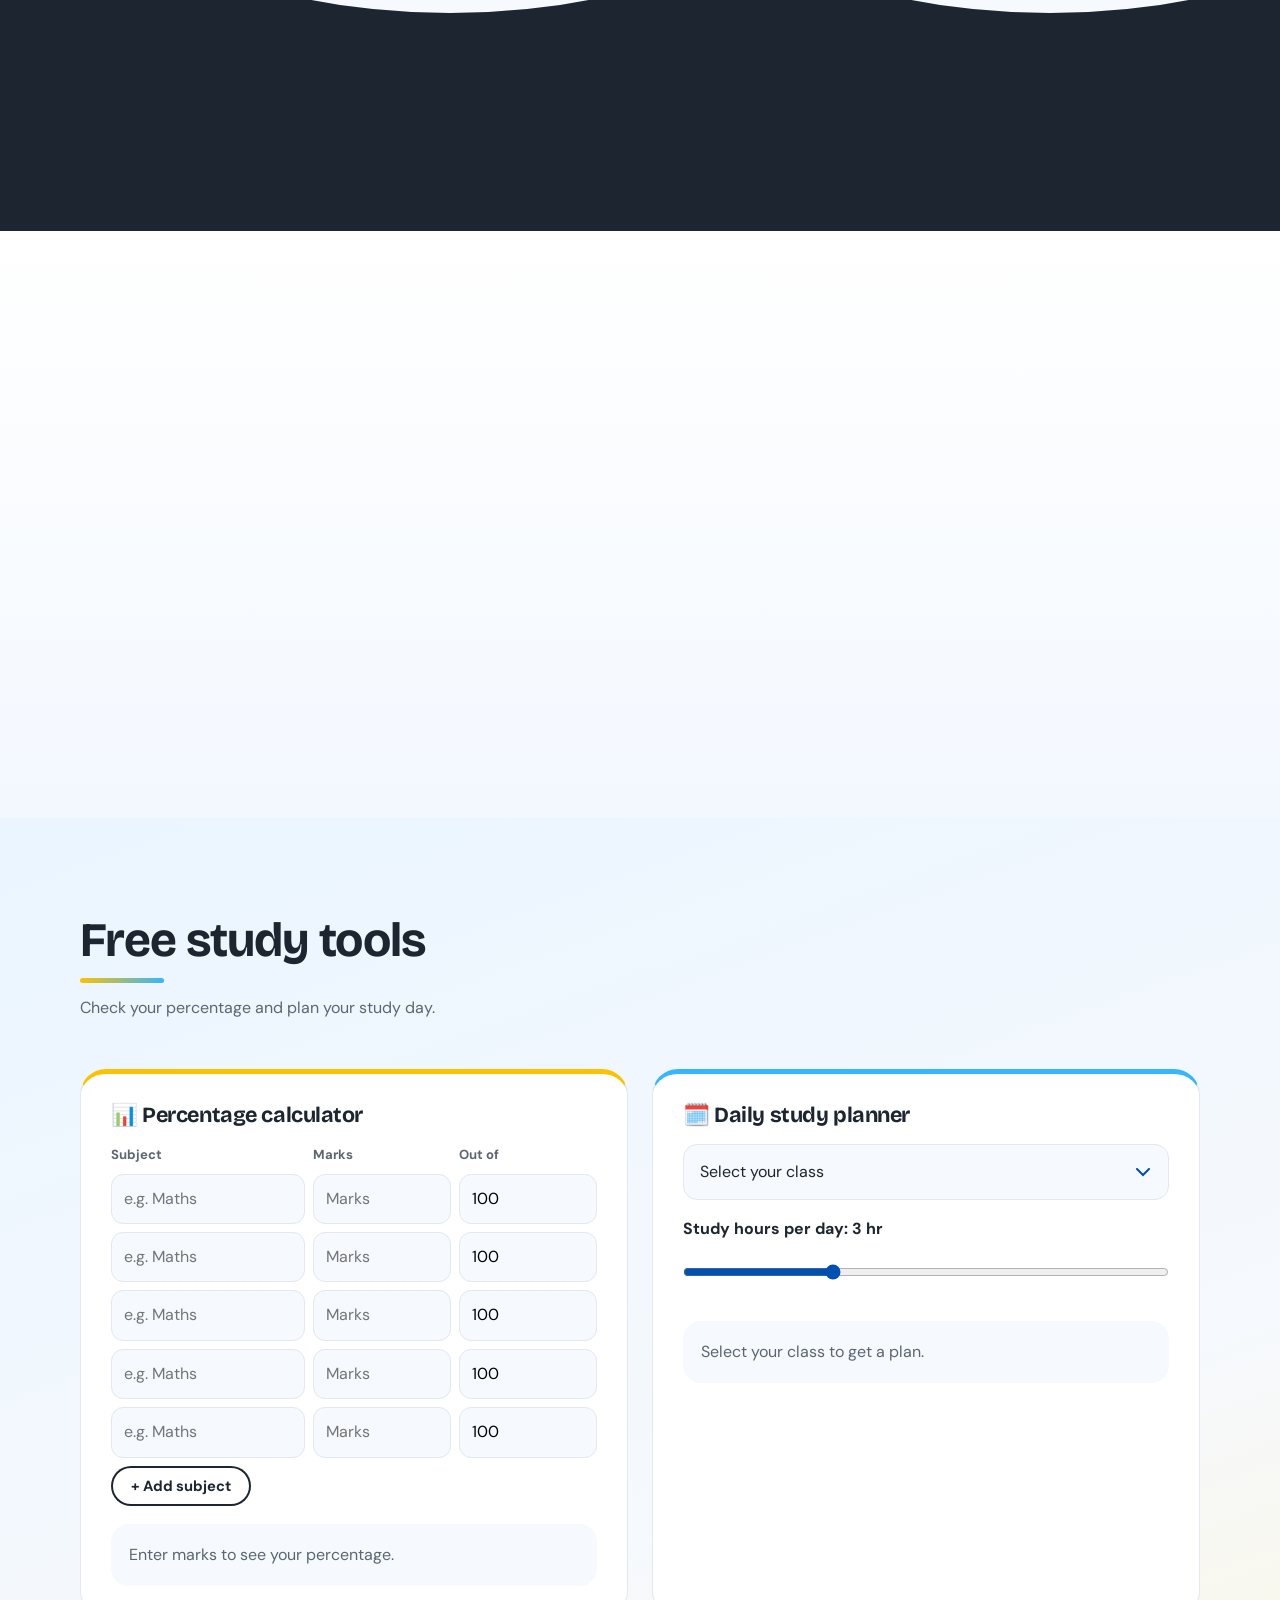
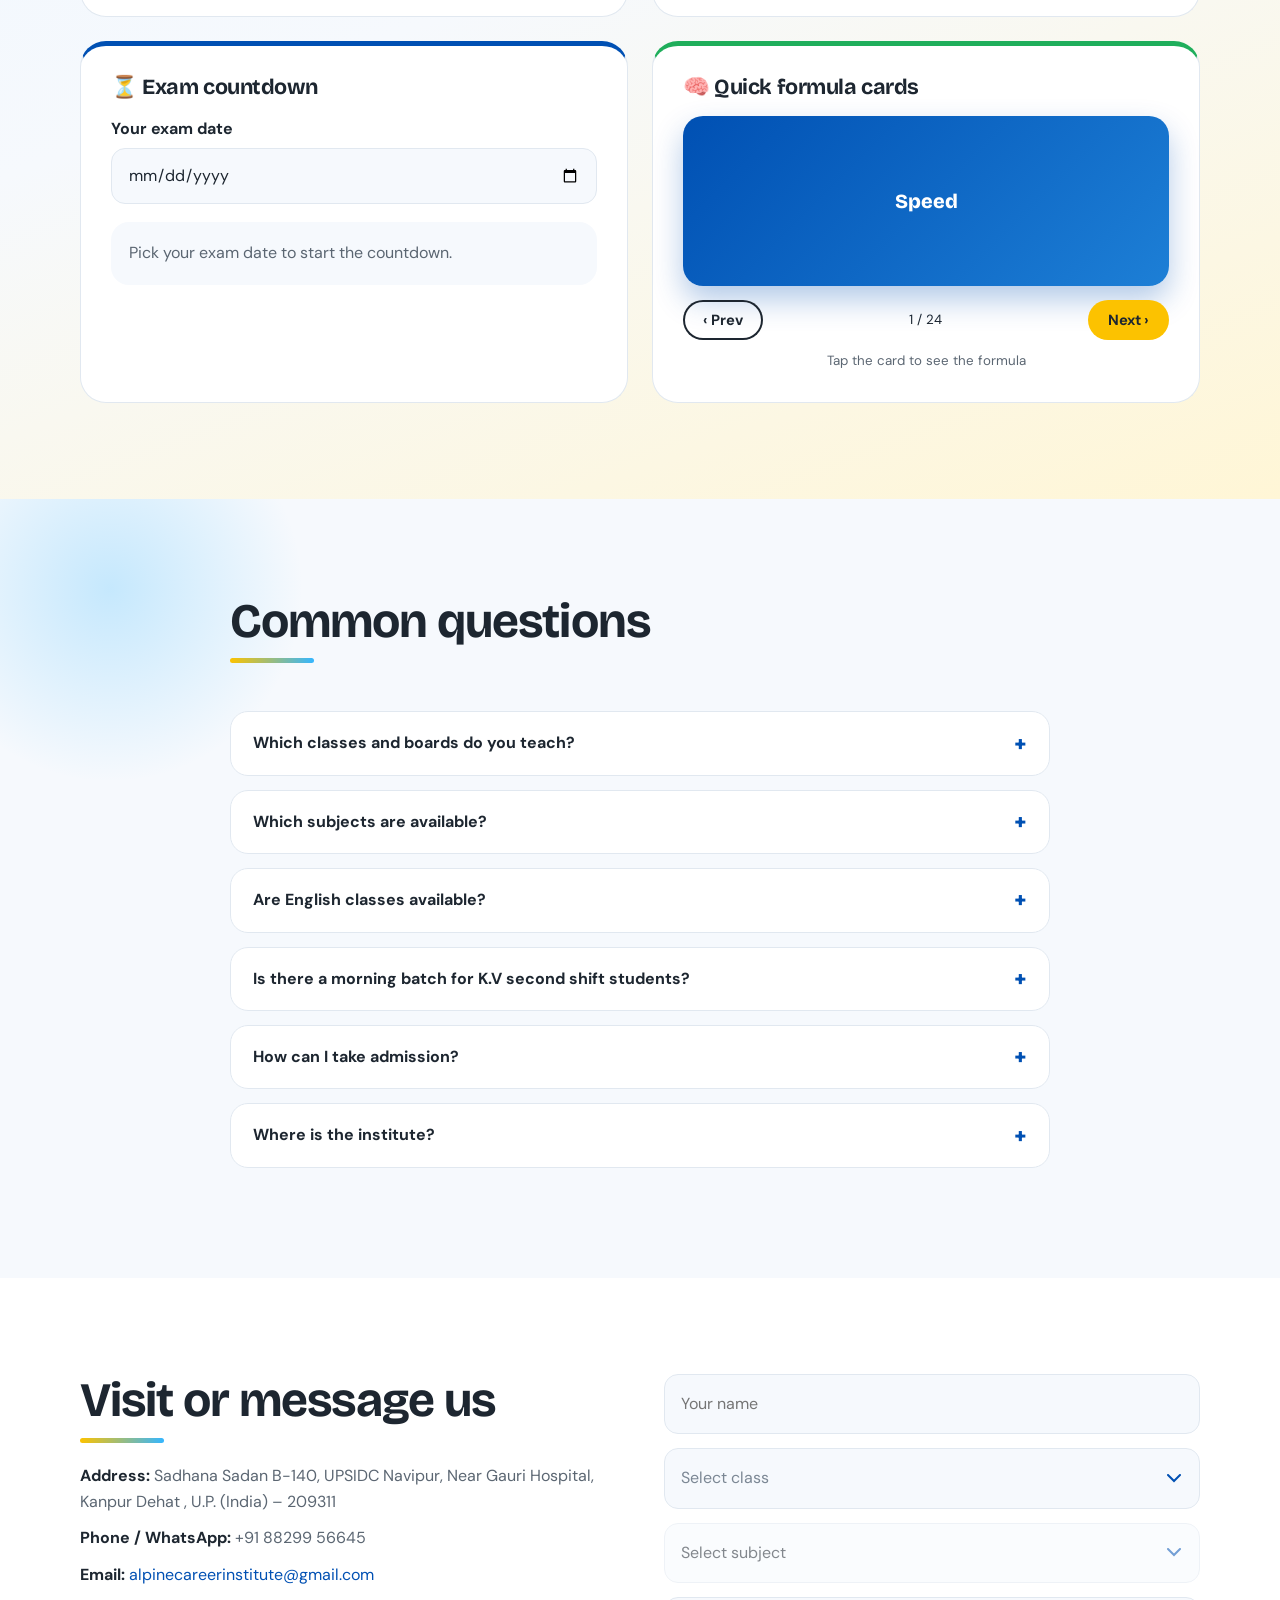
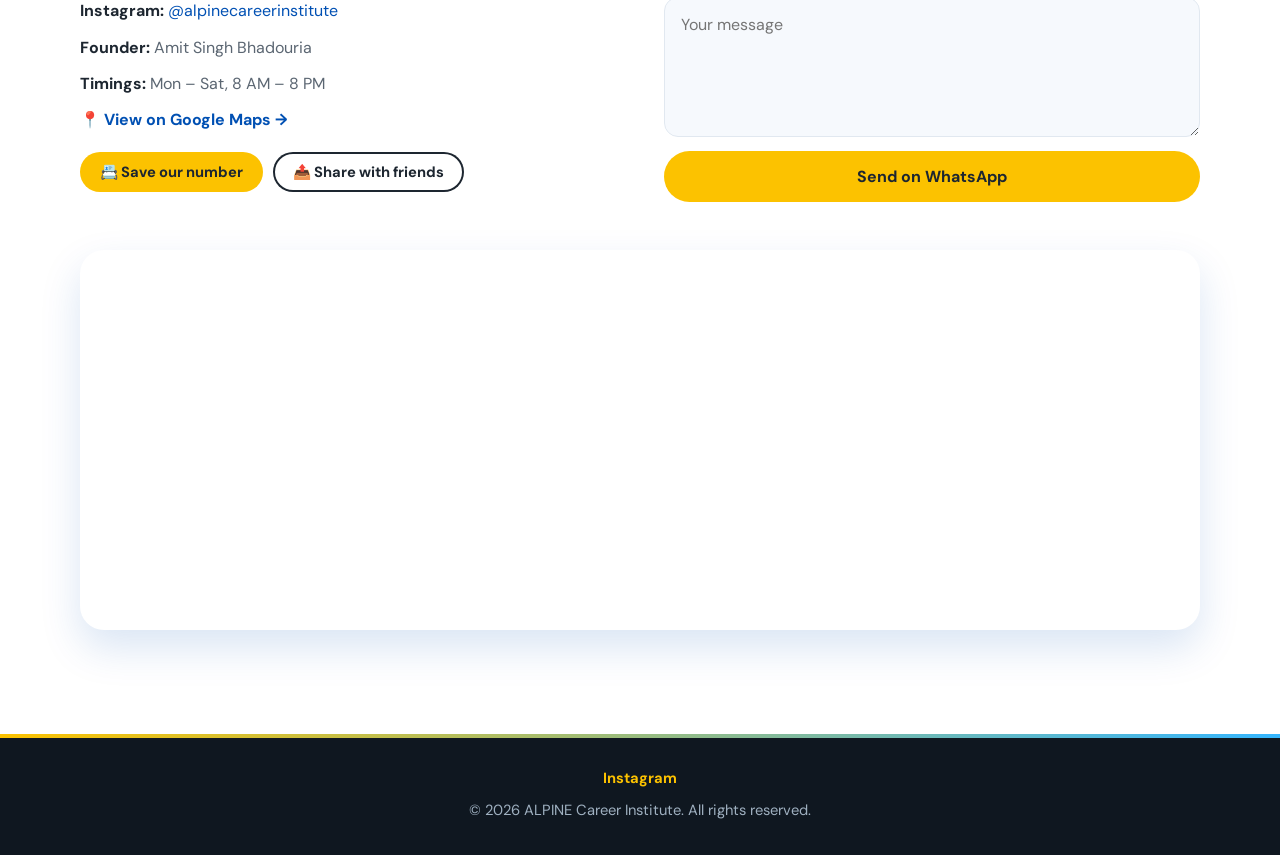
==== commit 9eda614d: "Update index.html" ====
--- a/index.html
+++ b/index.html
@@ -283,14 +283,14 @@
   <div class="wrap cbox">
     <div class="info">
       <div class="head" style="margin-bottom:20px"><h2>Visit or message us</h2></div>
-      <p><b>Address:</b> Sadhana Sadan B-140, UPSIDC Navipur, Near Gauri Hospital, Kanpur (D), U.P. (India) – 209311</p>
+      <p><b>Address:</b> Sadhana Sadan B-140, UPSIDC Navipur, Near Gauri Hospital, Kanpur Dehat , U.P. (India) – 209311</p>
       <p><b>Phone / WhatsApp:</b> <a href="tel:+918829956645">+91 88299 56645</a></p>
       <p><b>Email:</b> <a href="mailto:alpinecareerinstitute@gmail.com" style="color:var(--blue)">alpinecareerinstitute@gmail.com</a></p>
       <p><b>Instagram:</b> <a data-insta href="#" style="color:var(--blue)">@alpinecareerinstitute</a></p>
       <p><b>Founder:</b> Amit Singh Bhadouria</p>
       <!-- ✏️ TIMINGS APNE HISAAB SE BADLO -->
       <p><b>Timings:</b> Mon – Sat, 8 AM – 8 PM</p>
-      <p><a href="https://maps.app.goo.gl/reMqpgnQ6q5VTLhZA?g_st=ac" target="_blank" rel="noopener" style="color:var(--blue);font-weight:700">📍 View on Google Maps →</a></p>
+      <p><a href="https://www.google.com/maps/embed?pb=!1m18!1m12!1m3!1d3575.1406516718794!2d79.97870297441973!3d26.354312383866404!2m3!1f0!2f0!3f0!3m2!1i1024!2i768!4f13.1!3m3!1m2!1s0x399db6cb858eb4d5%3A0xeb896237aee6a957!2sAlpine%20career%20institute!5e0!3m2!1sen!2sin!4v1792501627816!5m2!1sen!2sin%22" target="_blank" rel="noopener" style="color:var(--blue);font-weight:700">📍 View on Google Maps →</a></p>
       <p class="mini"><button class="btn small" id="vcf" type="button">📇 Save our number</button> <button class="btn small ghost2" id="share" type="button">📤 Share with friends</button></p>
     </div>
     <form id="form">
@@ -302,7 +302,7 @@
     </form>
   </div>
   <div class="wrap mapbox">
-    <iframe title="ALPINE Career Institute on Google Maps" loading="lazy" referrerpolicy="no-referrer-when-downgrade" src="https://maps.app.goo.gl/reMqpgnQ6q5VTLhZA?g_st=ac"></iframe>
+    <iframe title="ALPINE Career Institute on Google Maps" loading="lazy" referrerpolicy="no-referrer-when-downgrade" src="https://www.google.com/maps/embed?pb=!1m18!1m12!1m3!1d3575.1406516718794!2d79.97870297441973!3d26.354312383866404!2m3!1f0!2f0!3f0!3m2!1i1024!2i768!4f13.1!3m3!1m2!1s0x399db6cb858eb4d5%3A0xeb896237aee6a957!2sAlpine%20career%20institute!5e0!3m2!1sen!2sin!4v1792501627816!5m2!1sen!2sin%22"></iframe>
   </div>
 </section>
 
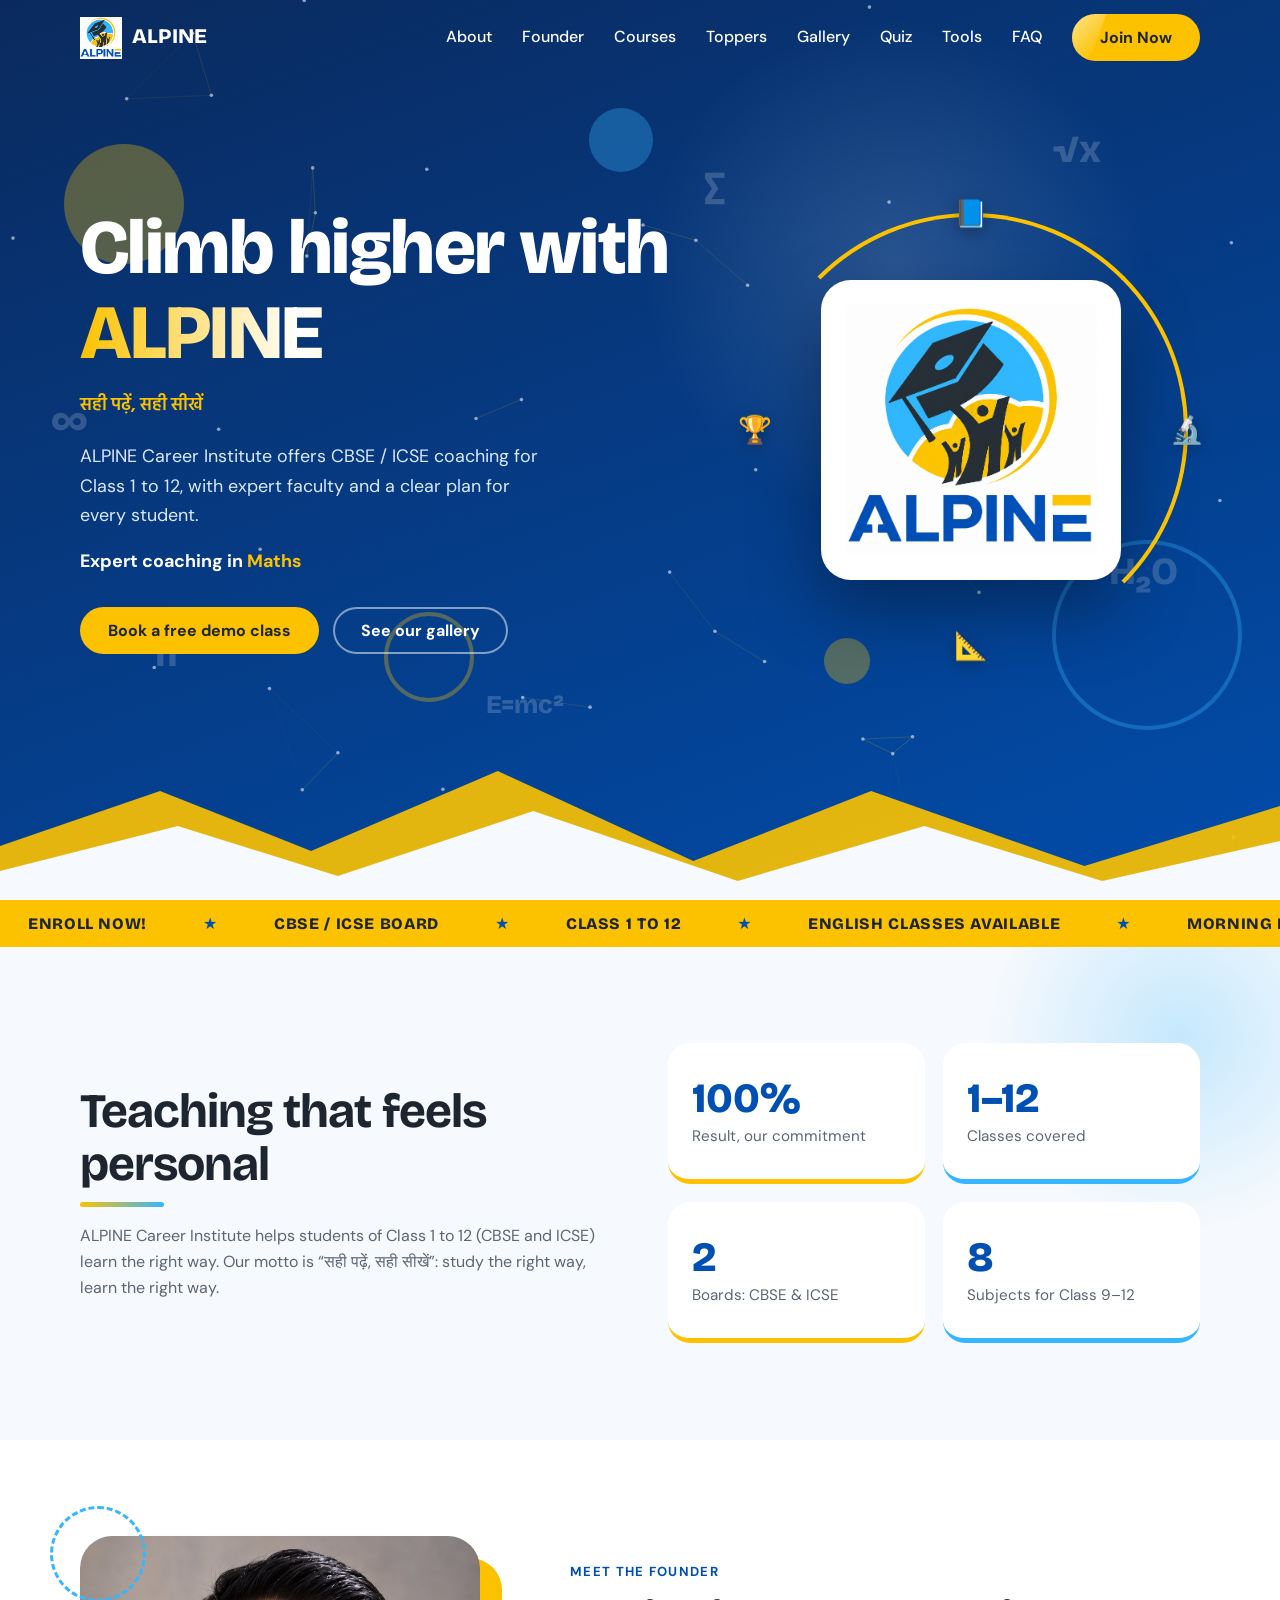
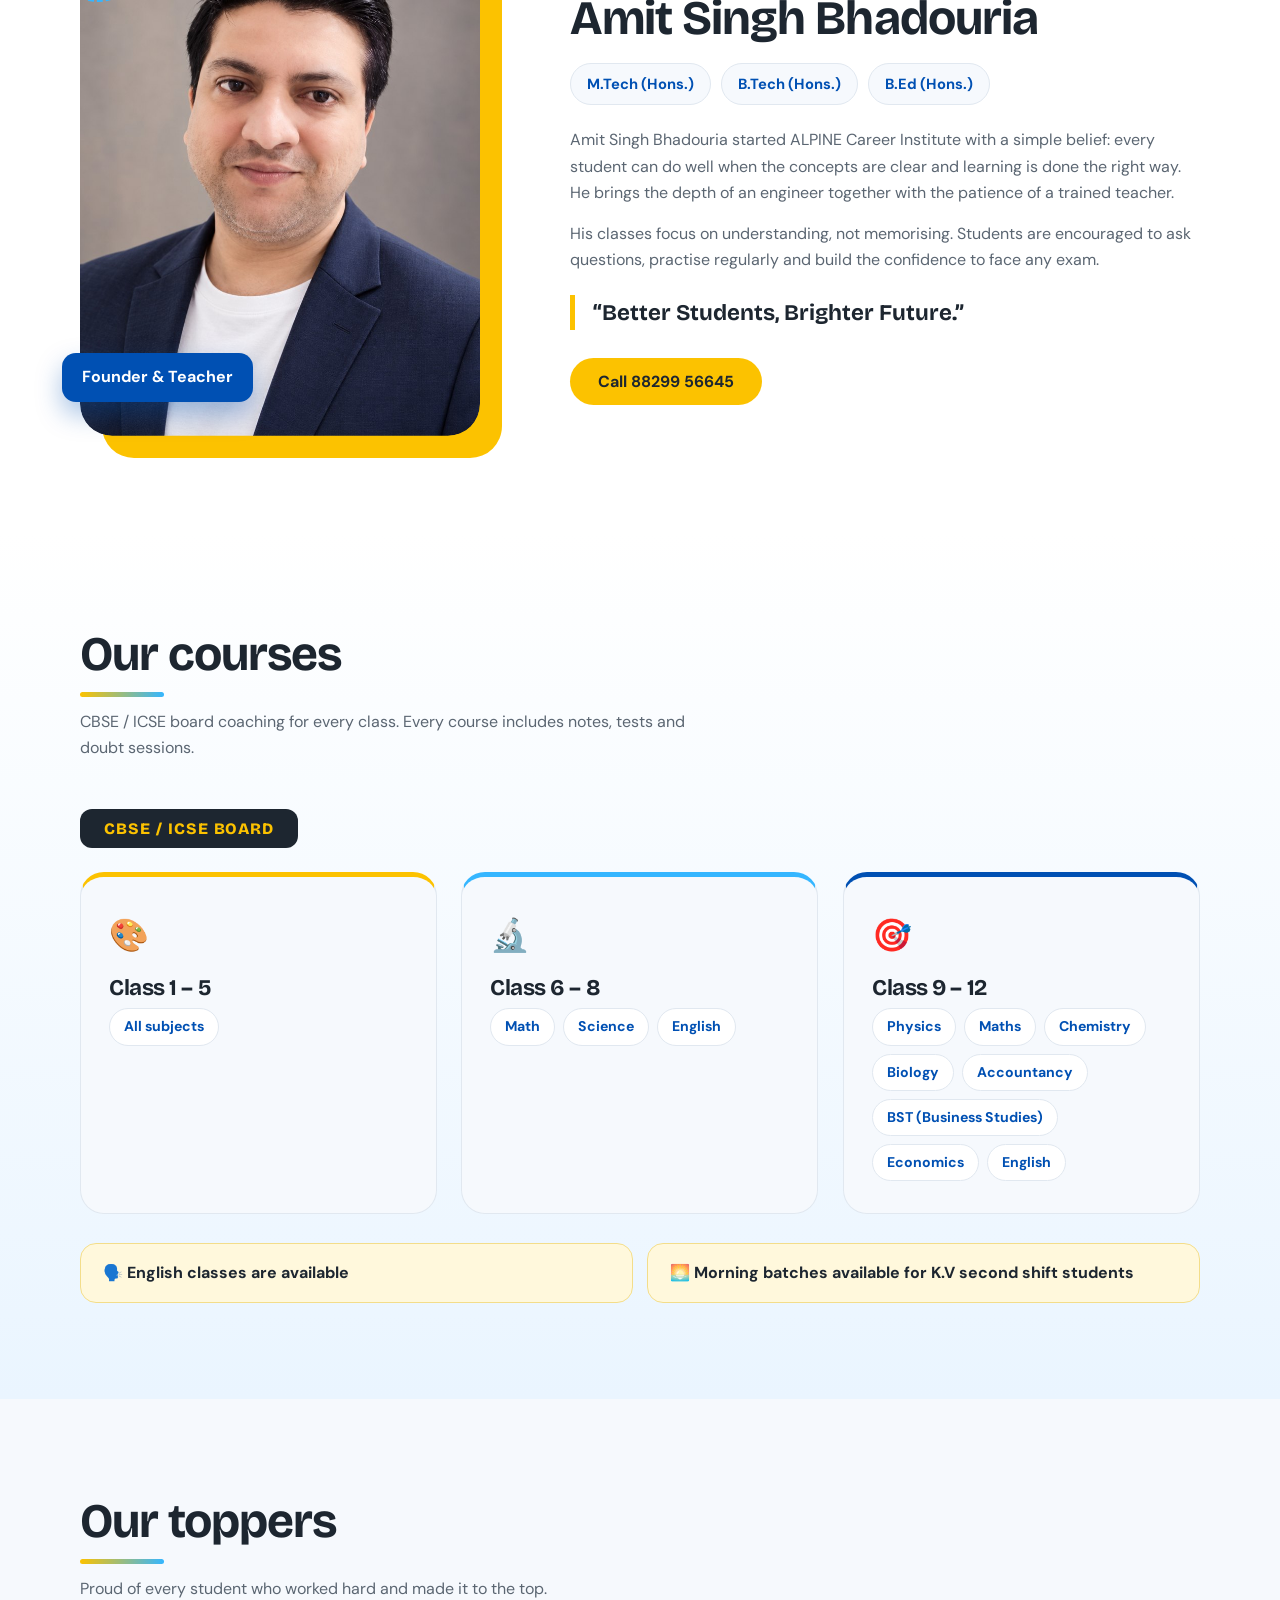
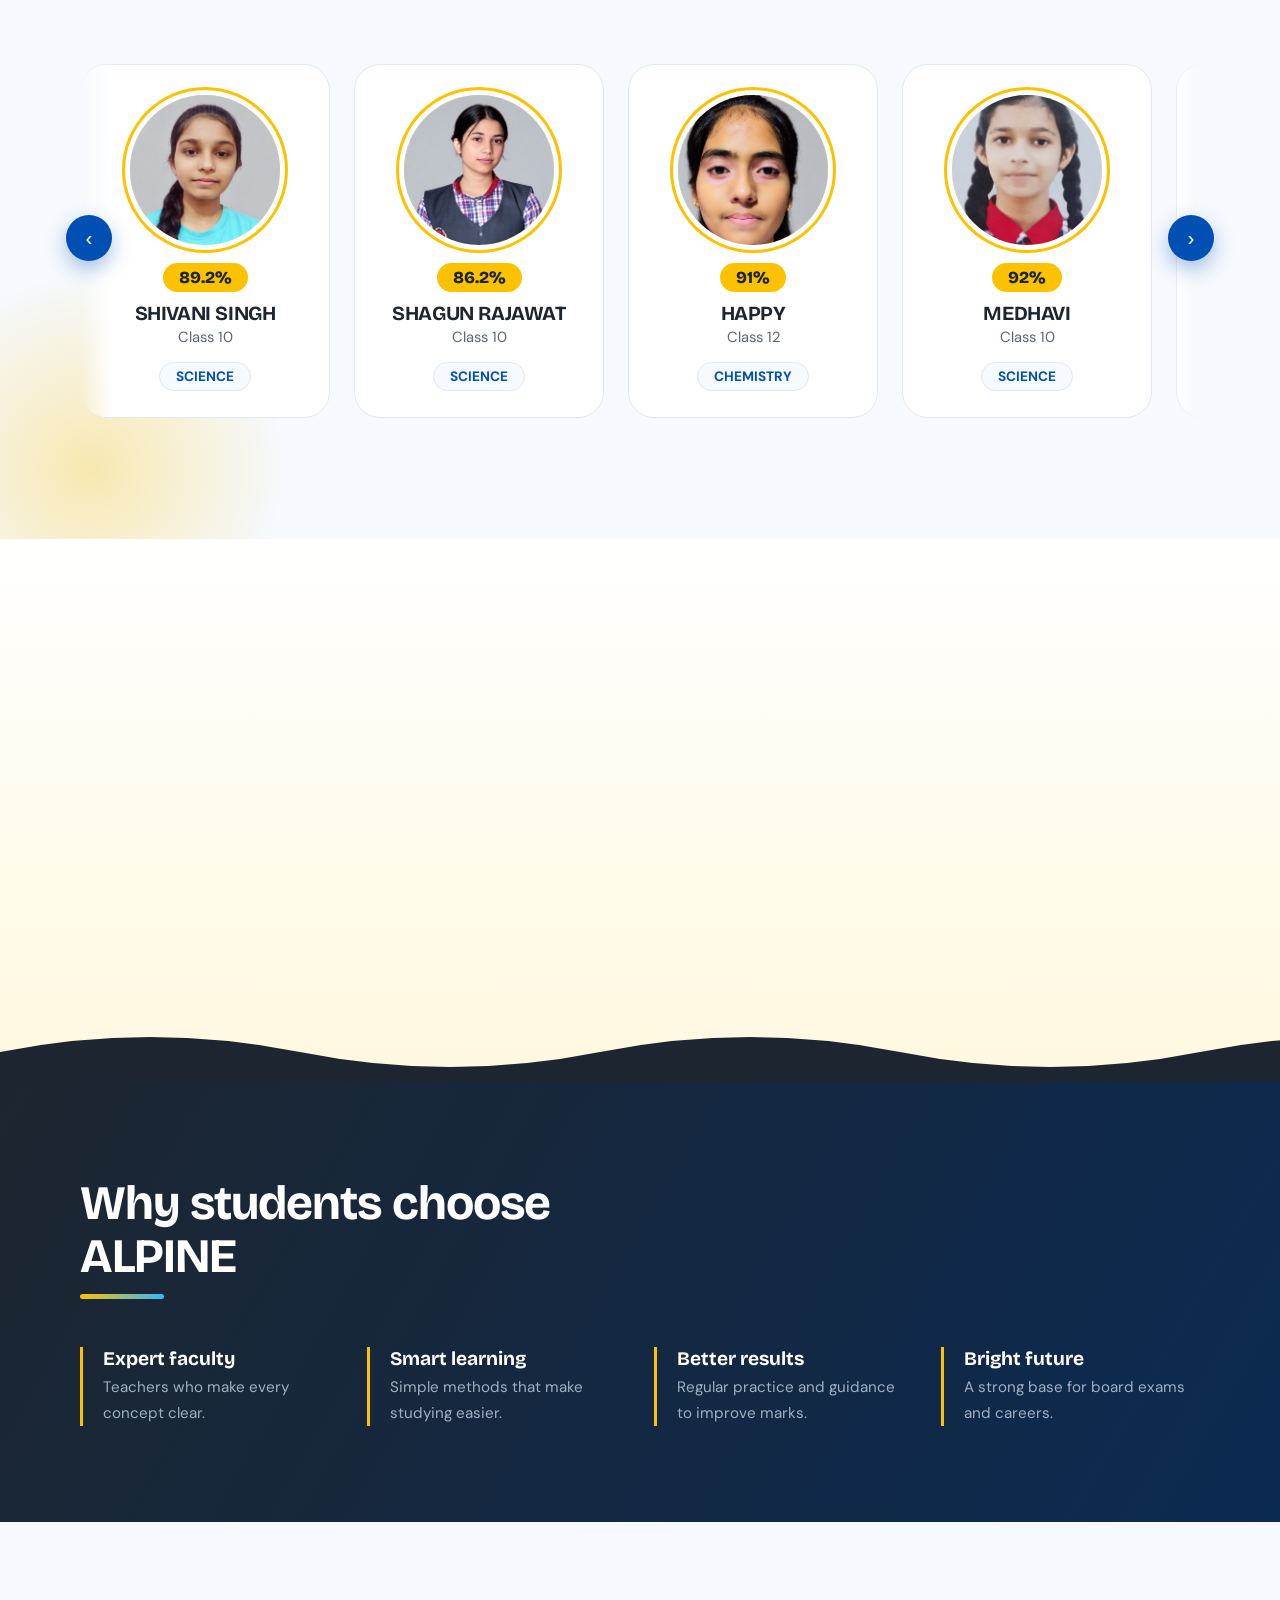
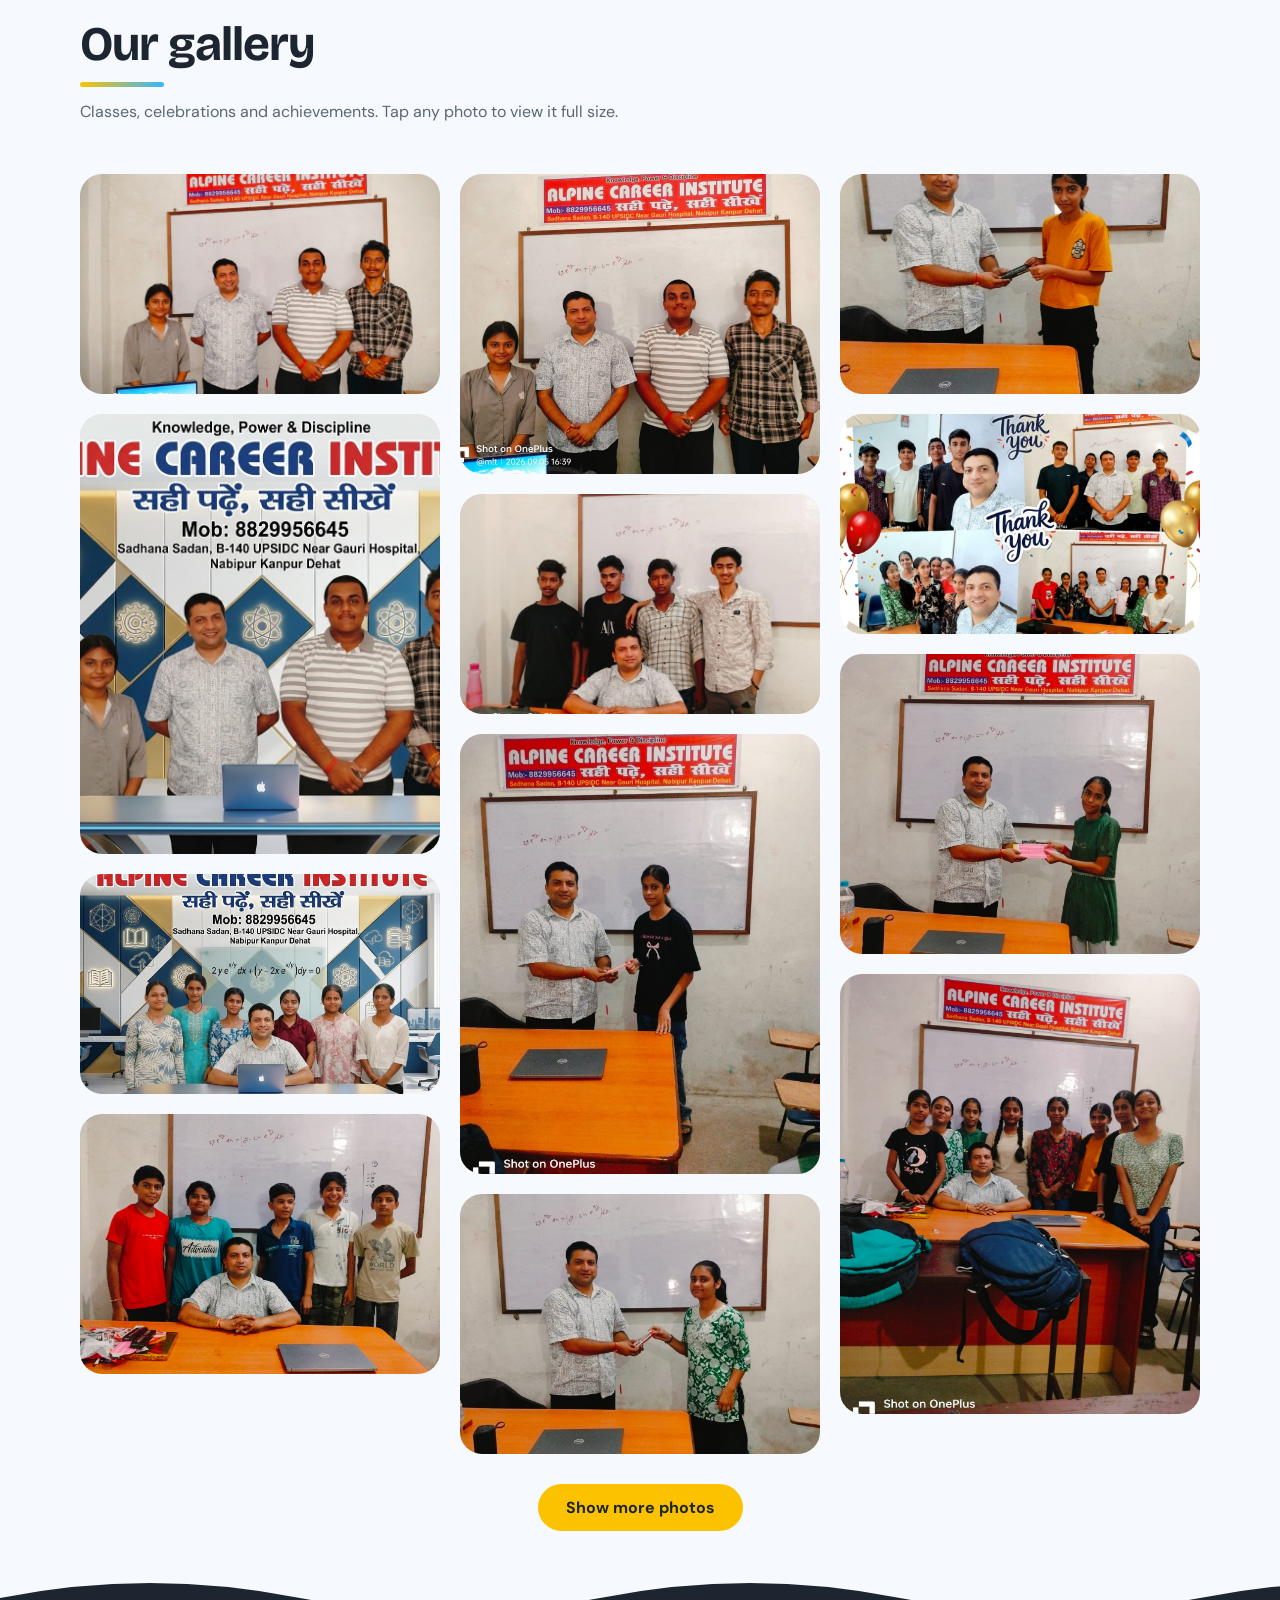
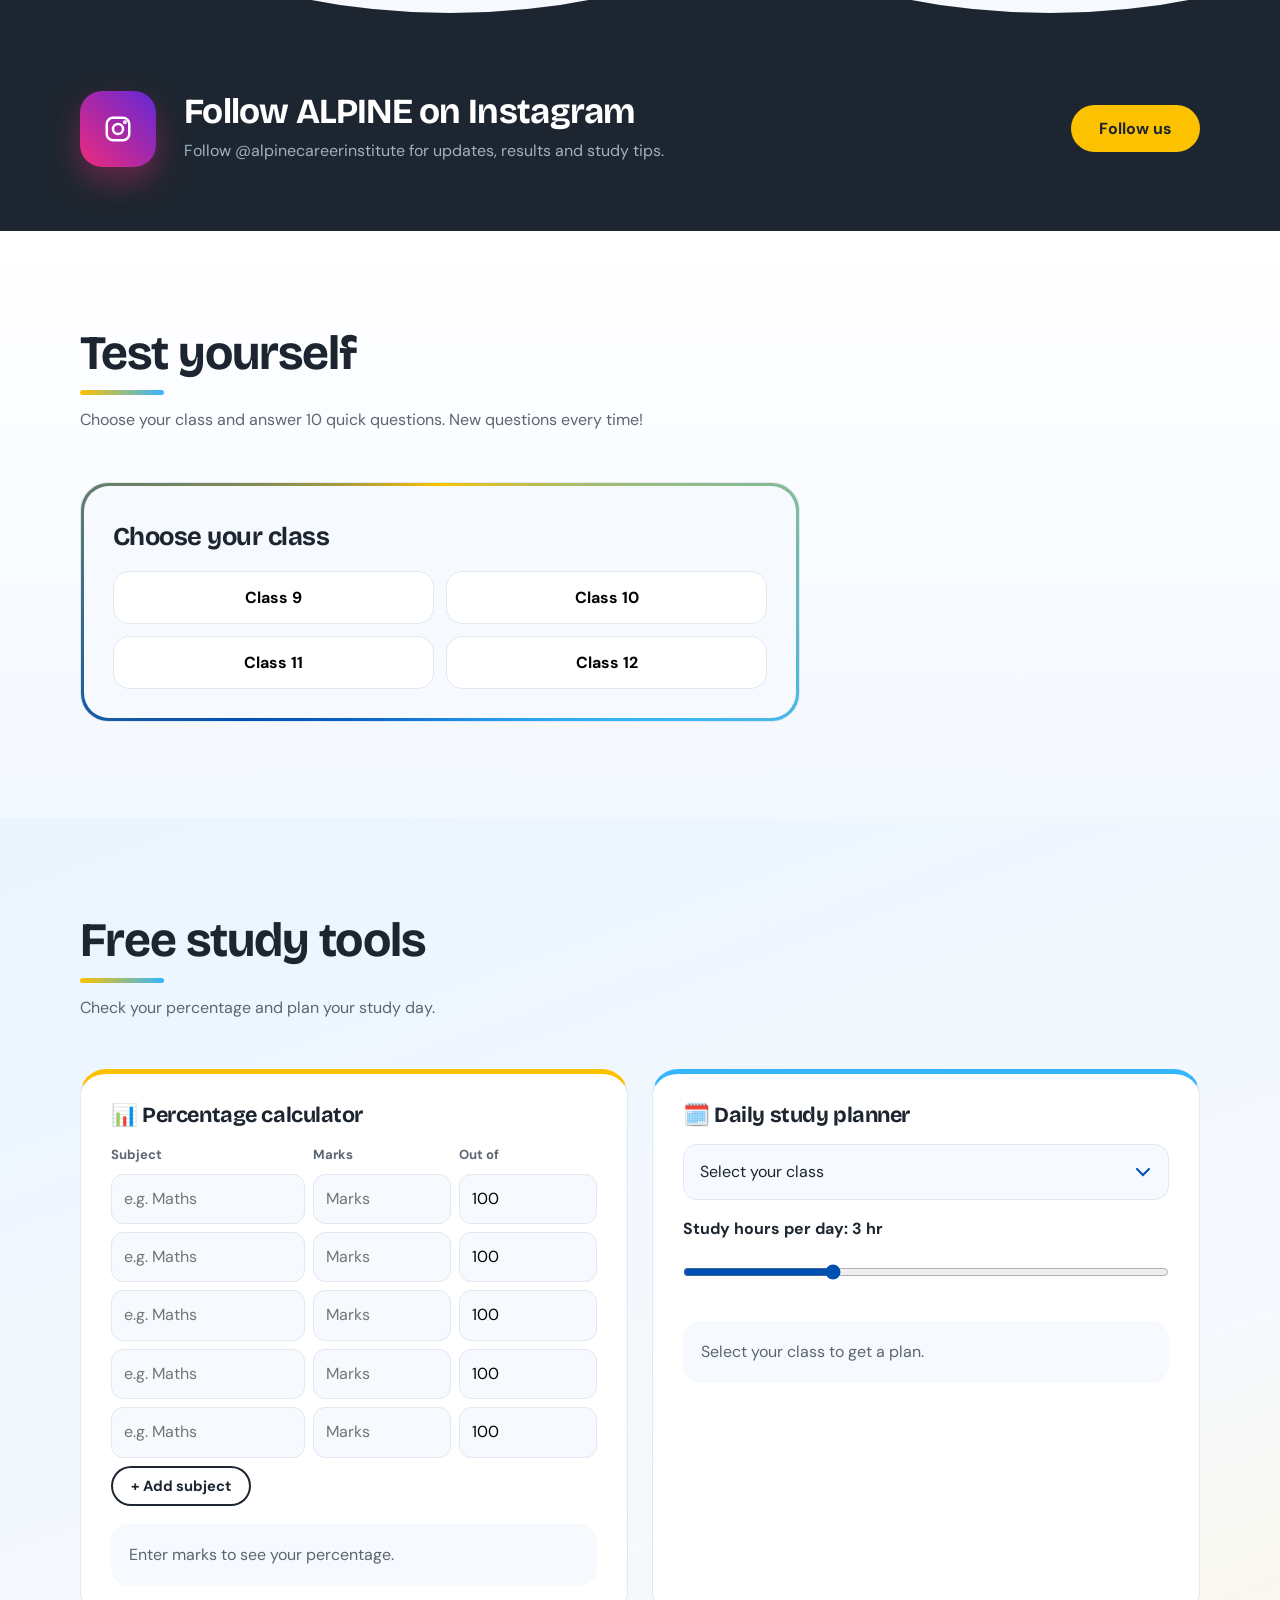
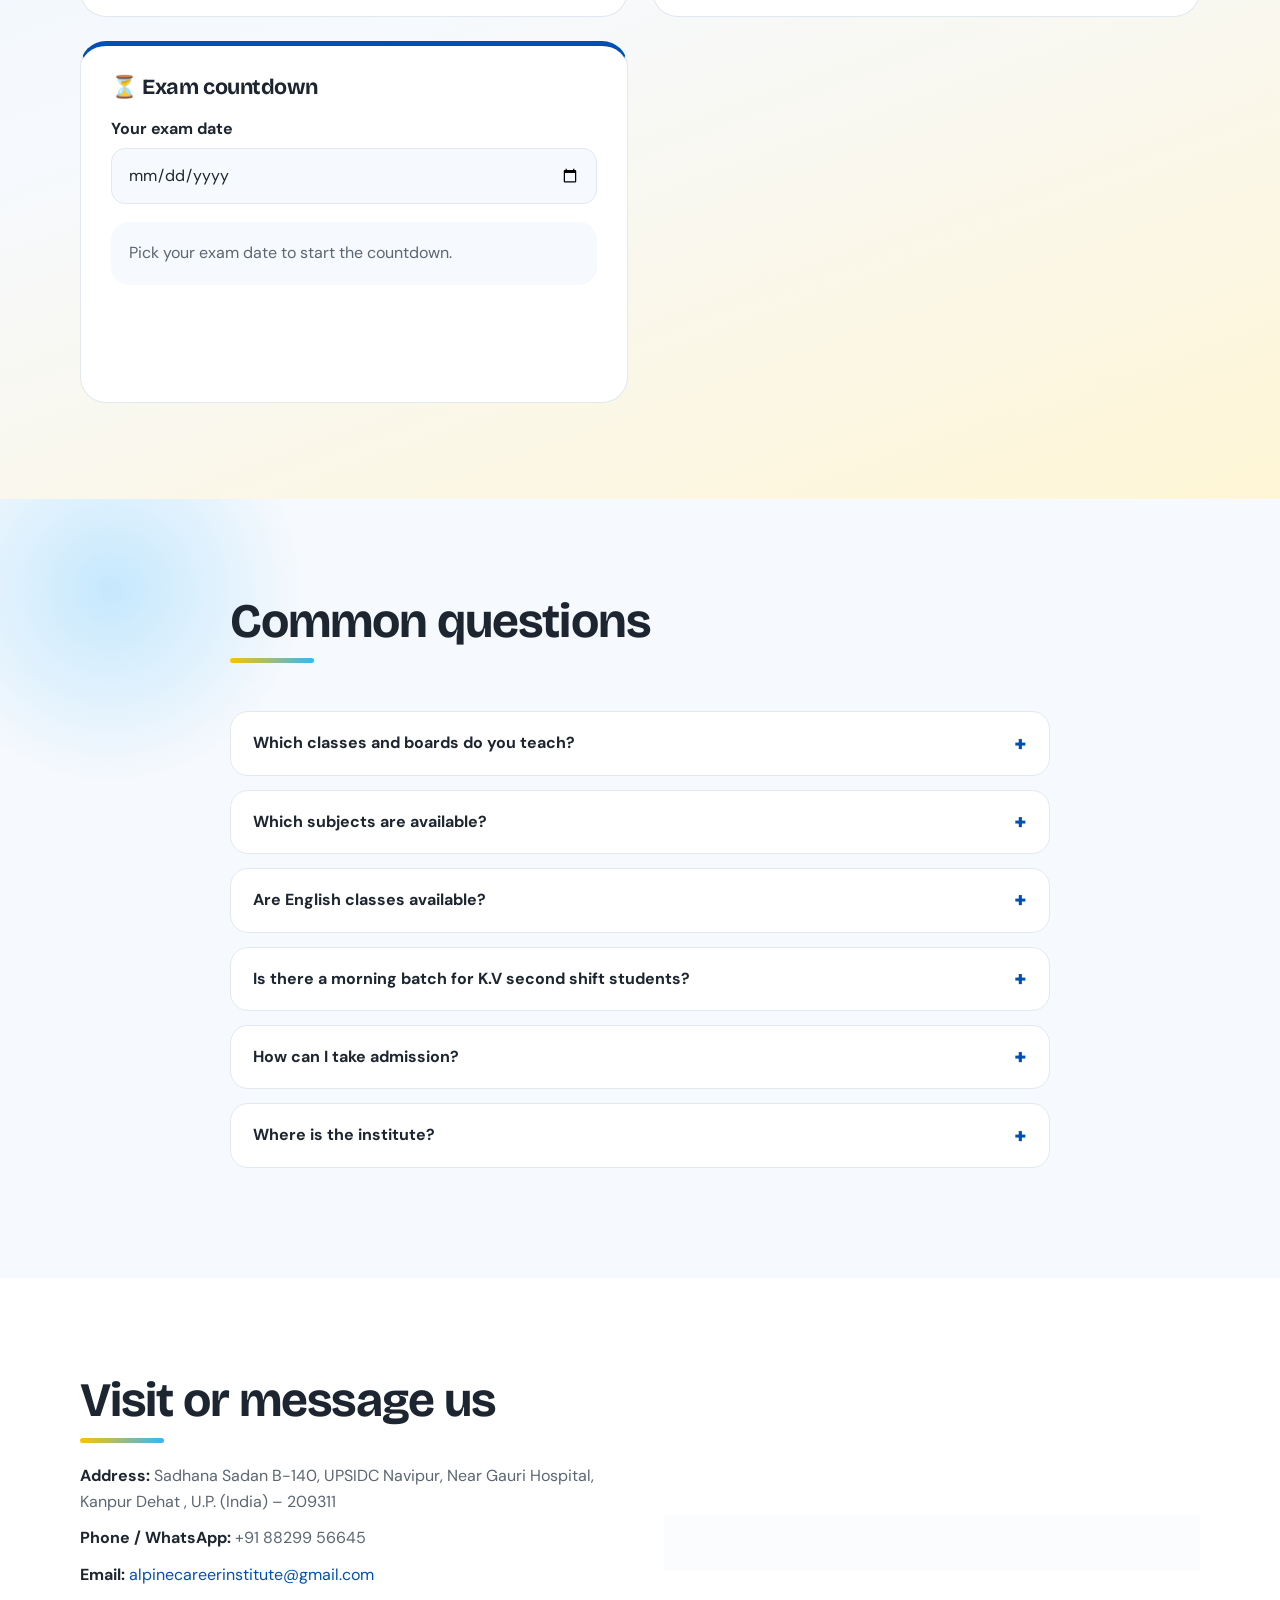
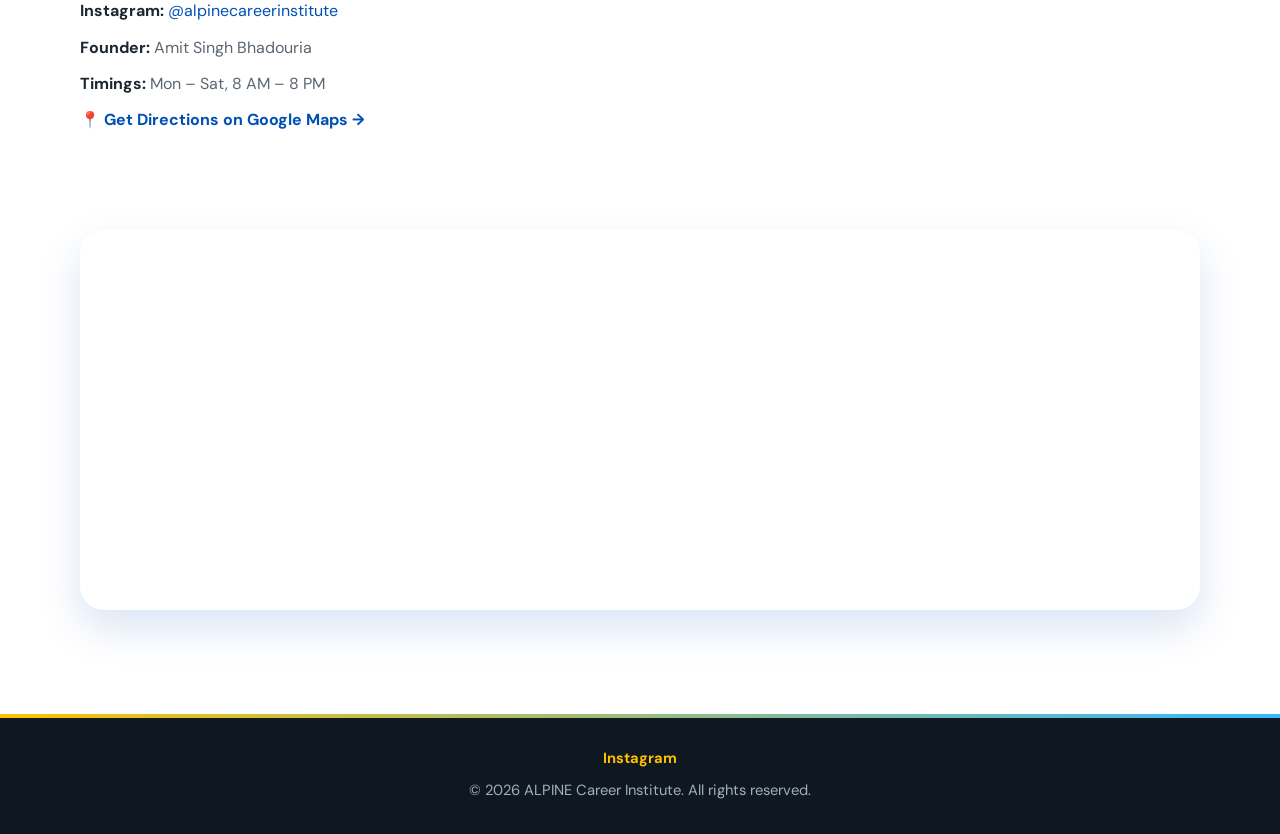
==== commit cb23da11: "Update index.html" ====
--- a/index.html
+++ b/index.html
@@ -290,8 +290,15 @@
       <p><b>Founder:</b> Amit Singh Bhadouria</p>
       <!-- ✏️ TIMINGS APNE HISAAB SE BADLO -->
       <p><b>Timings:</b> Mon – Sat, 8 AM – 8 PM</p>
-      <p><a href="https://www.google.com/maps/embed?pb=!1m18!1m12!1m3!1d3575.1406516718794!2d79.97870297441973!3d26.354312383866404!2m3!1f0!2f0!3f0!3m2!1i1024!2i768!4f13.1!3m3!1m2!1s0x399db6cb858eb4d5%3A0xeb896237aee6a957!2sAlpine%20career%20institute!5e0!3m2!1sen!2sin!4v1792501627816!5m2!1sen!2sin%22" target="_blank" rel="noopener" style="color:var(--blue);font-weight:700">📍 View on Google Maps →</a></p>
-      <p class="mini"><button class="btn small" id="vcf" type="button">📇 Save our number</button> <button class="btn small ghost2" id="share" type="button">📤 Share with friends</button></p>
+     <p>
+  <a
+    href="https://www.google.com/maps/dir/?api=1&destination=Alpine%20Career%20Institute%2C%20Kanpur%20Dehat%2C%20Uttar%20Pradesh"
+    target="_blank"
+    rel="noopener noreferrer"
+    style="color:var(--blue);font-weight:700">
+    📍 Get Directions on Google Maps →
+  </a>
+</p>
     </div>
     <form id="form">
       <input id="fname" placeholder="Your name" required>
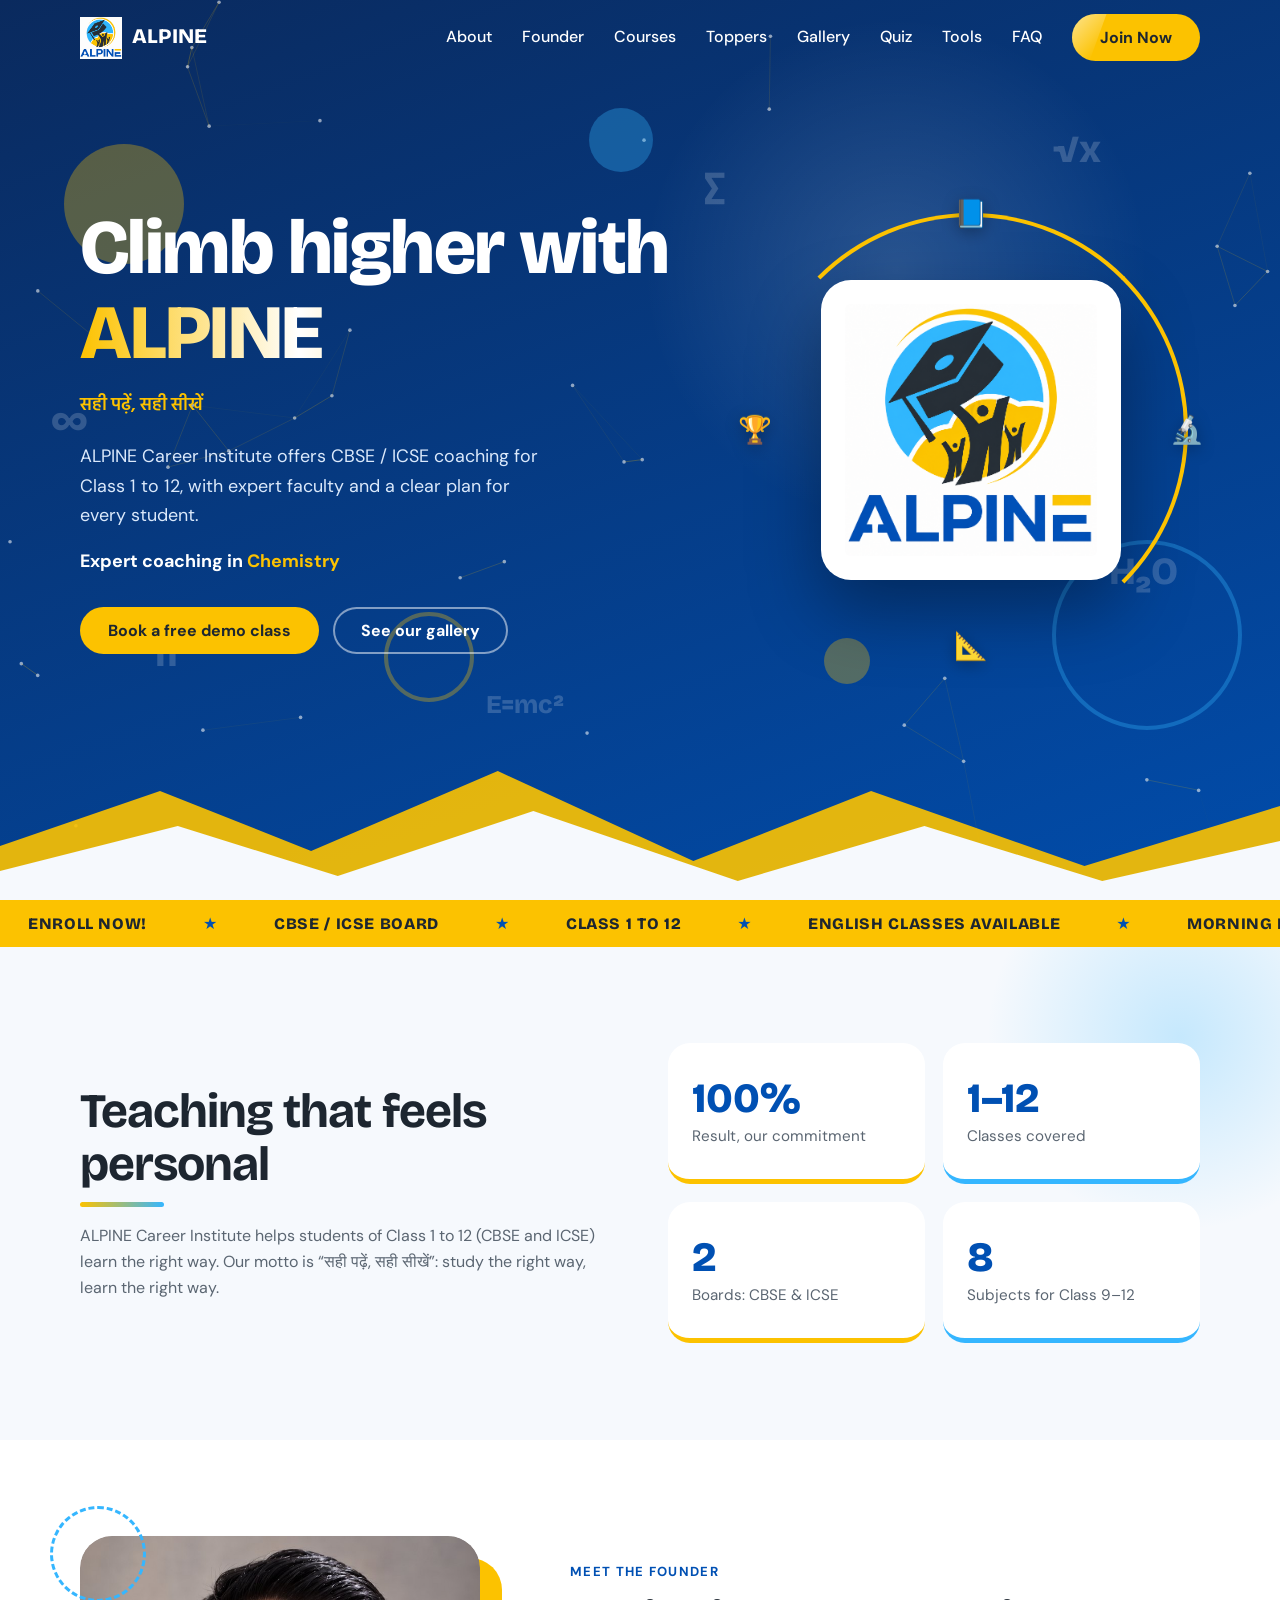
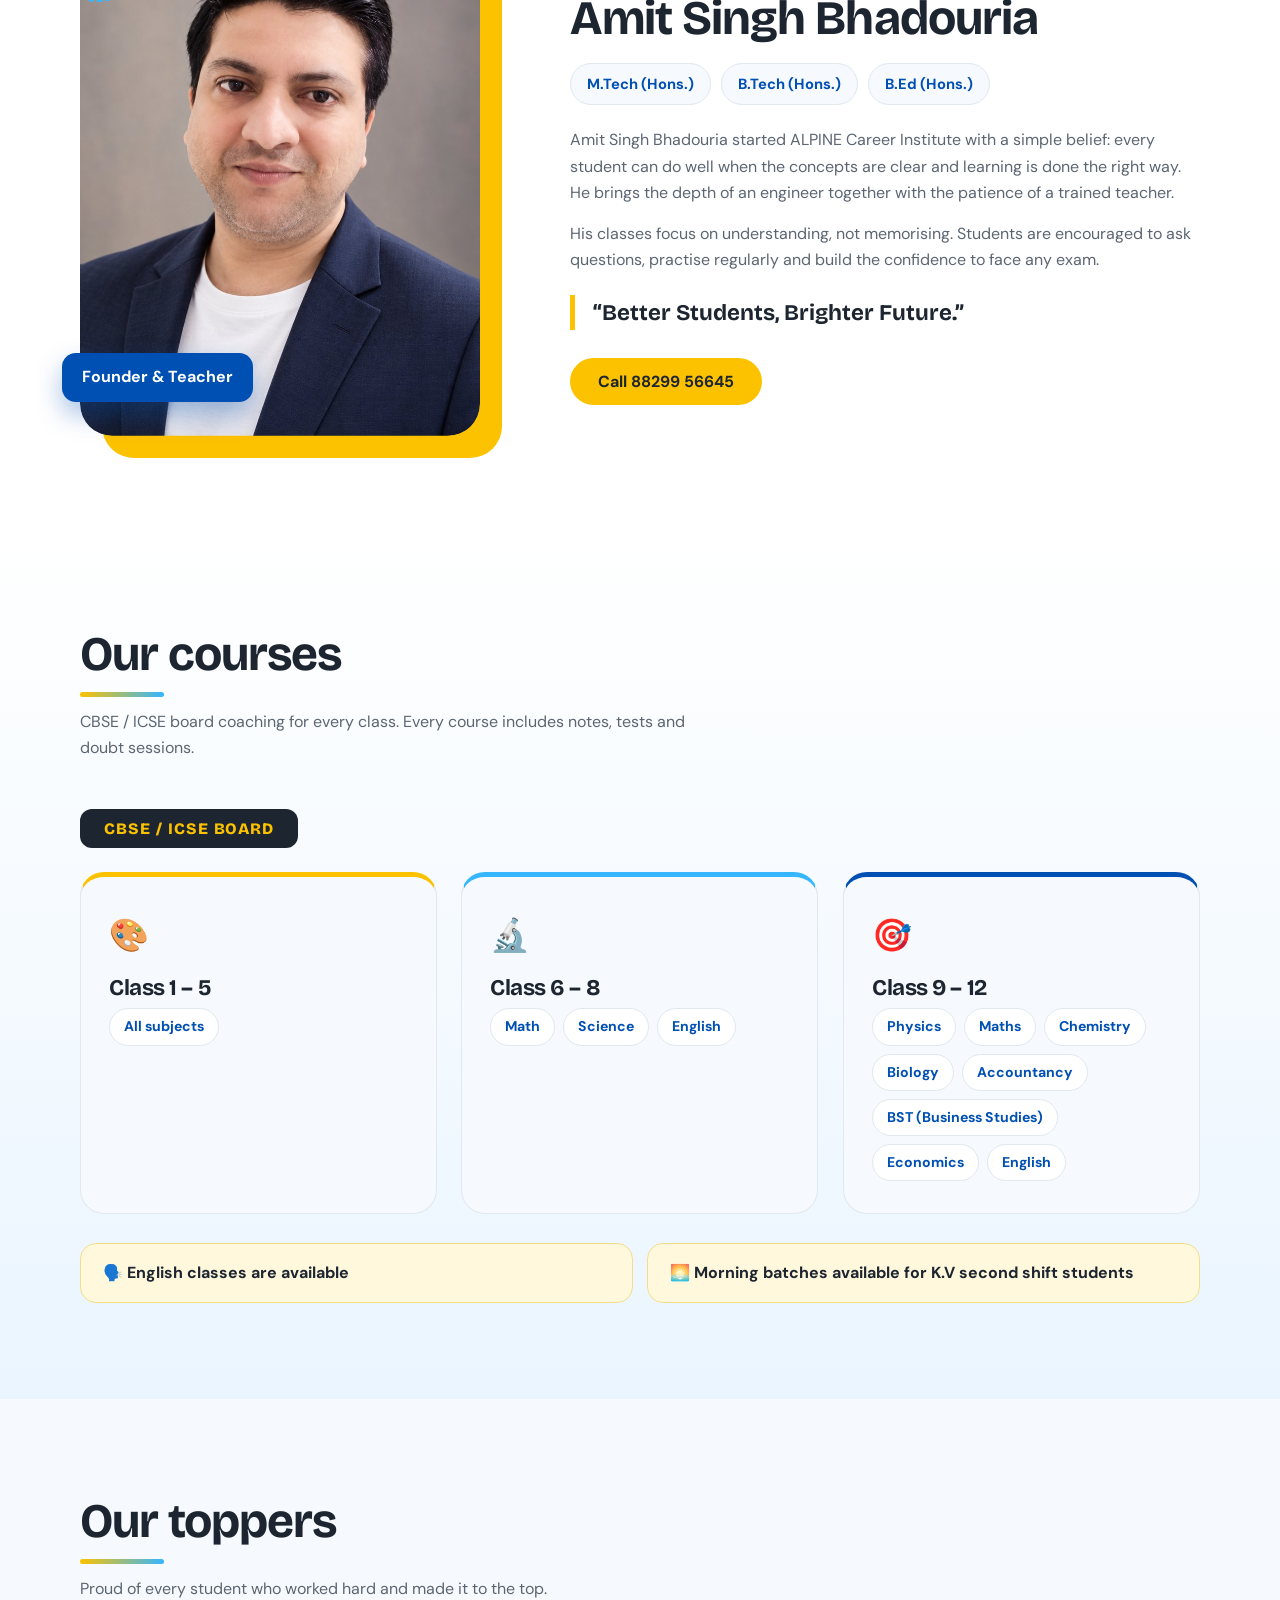
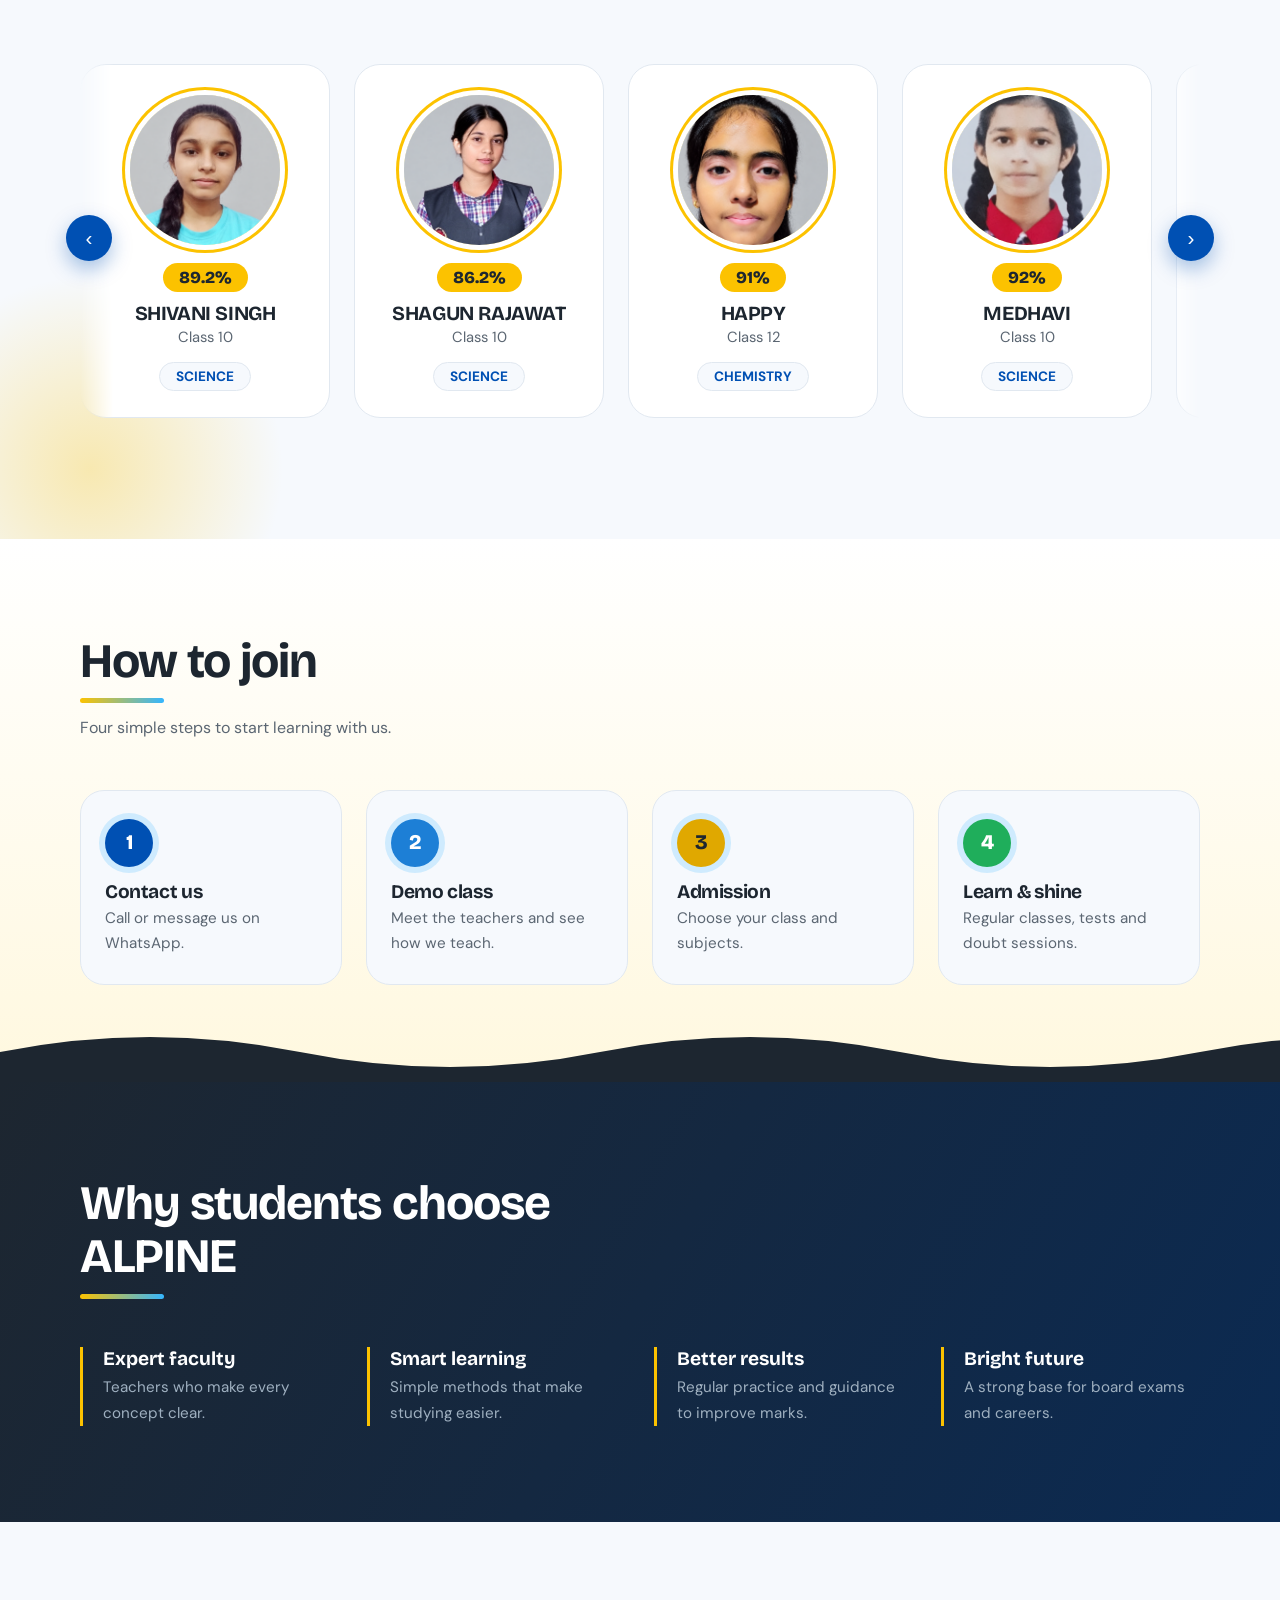
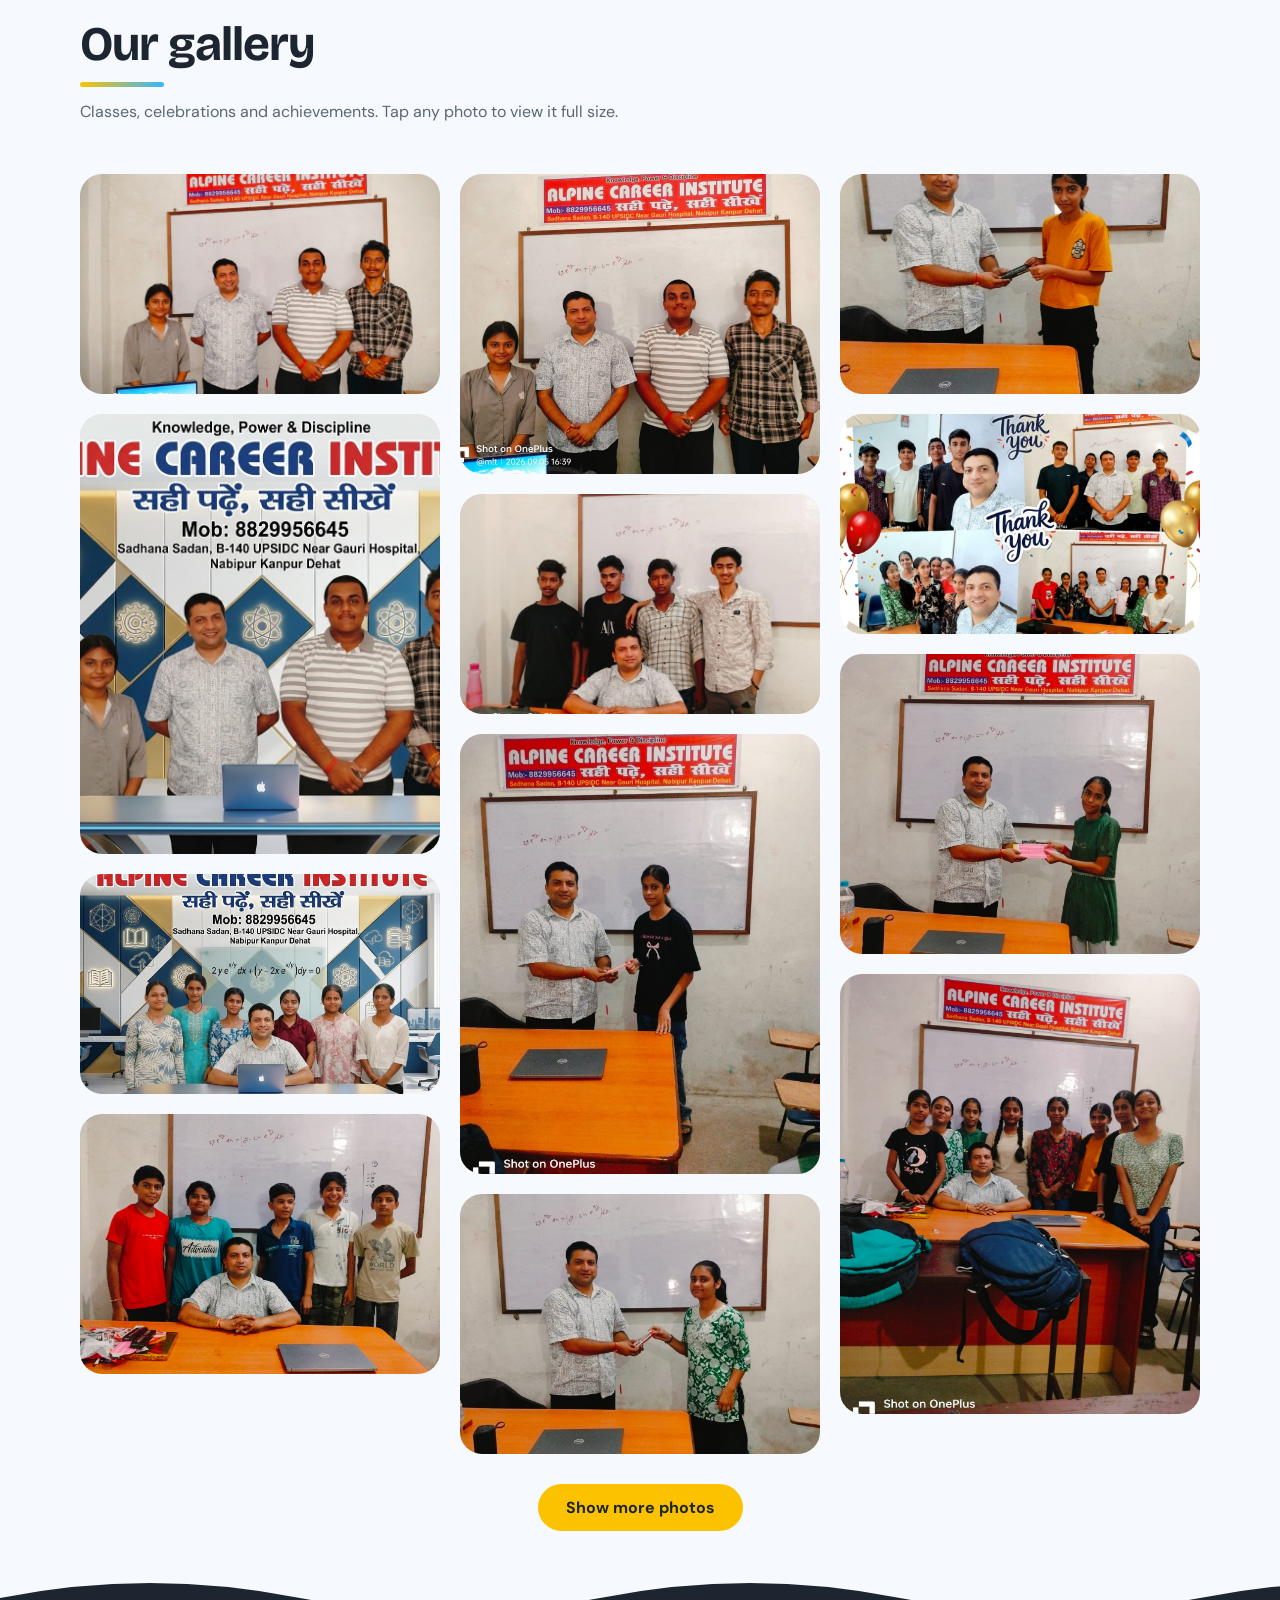
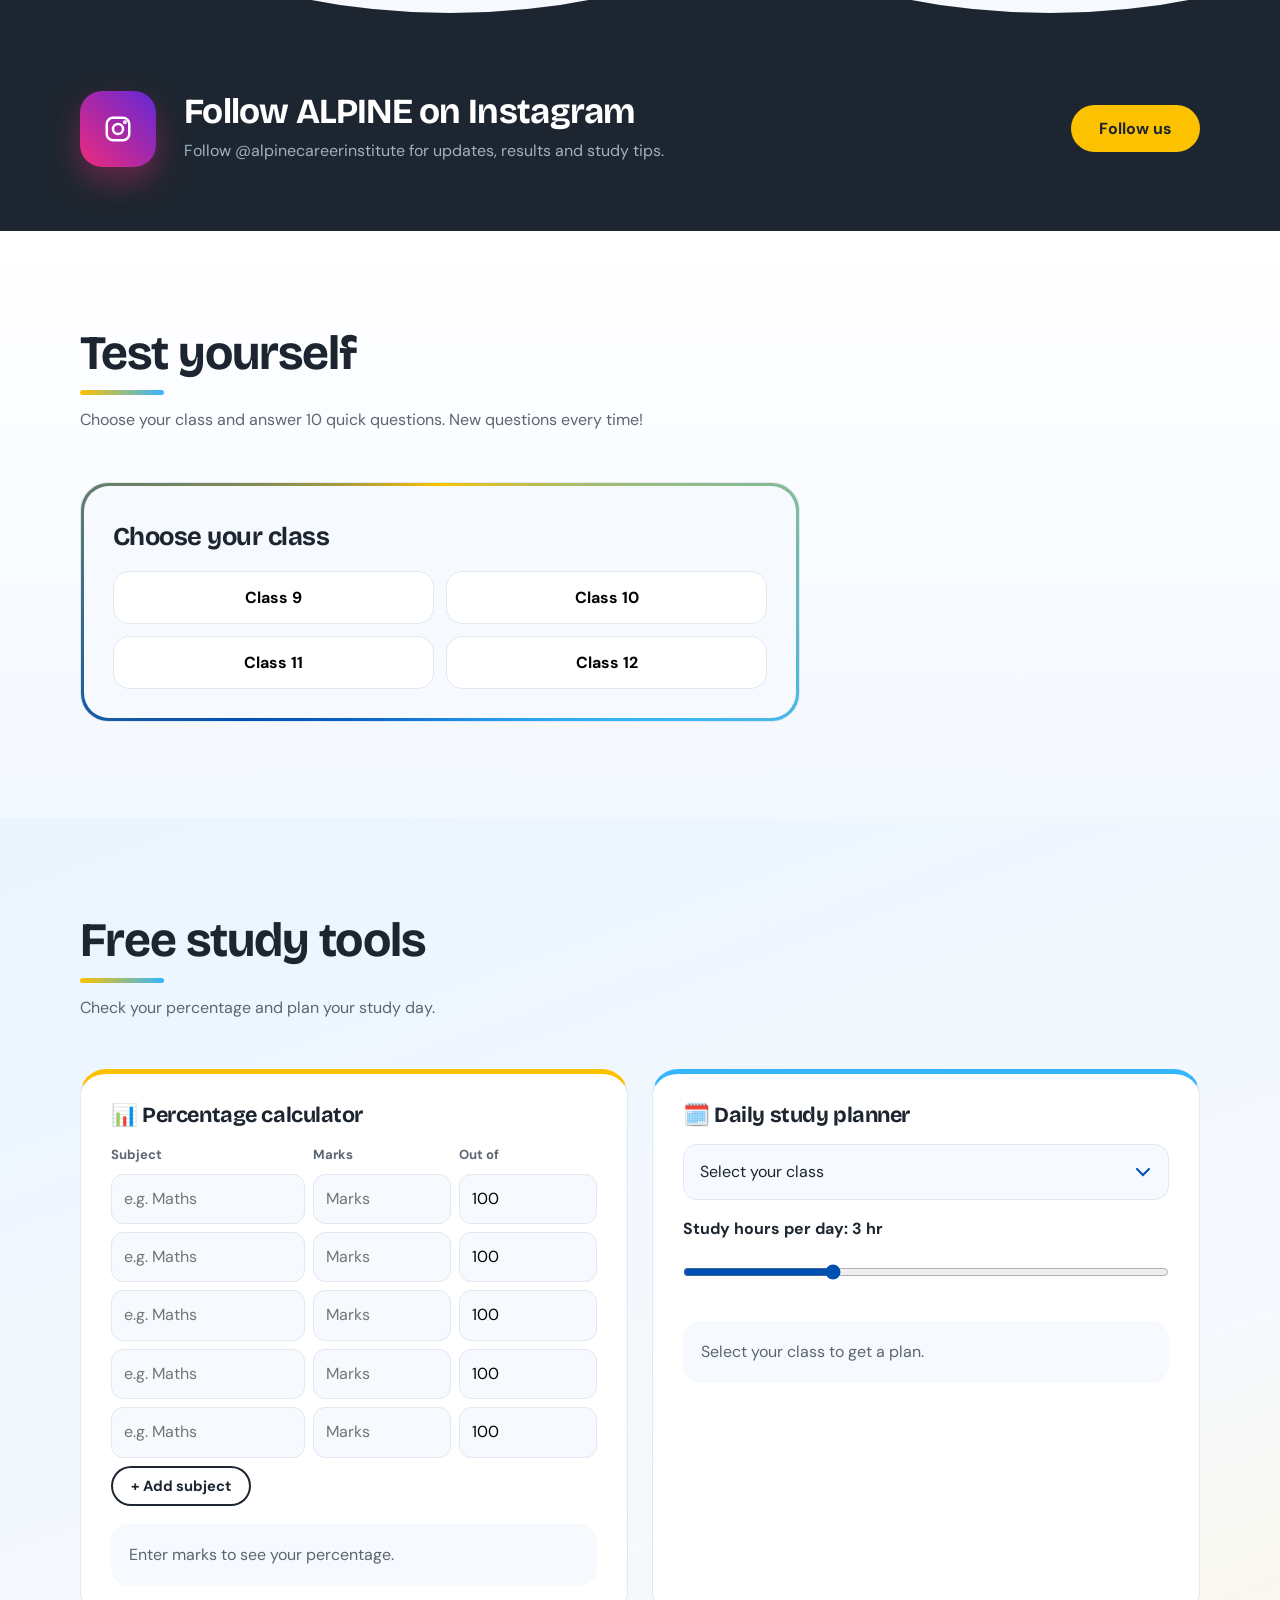
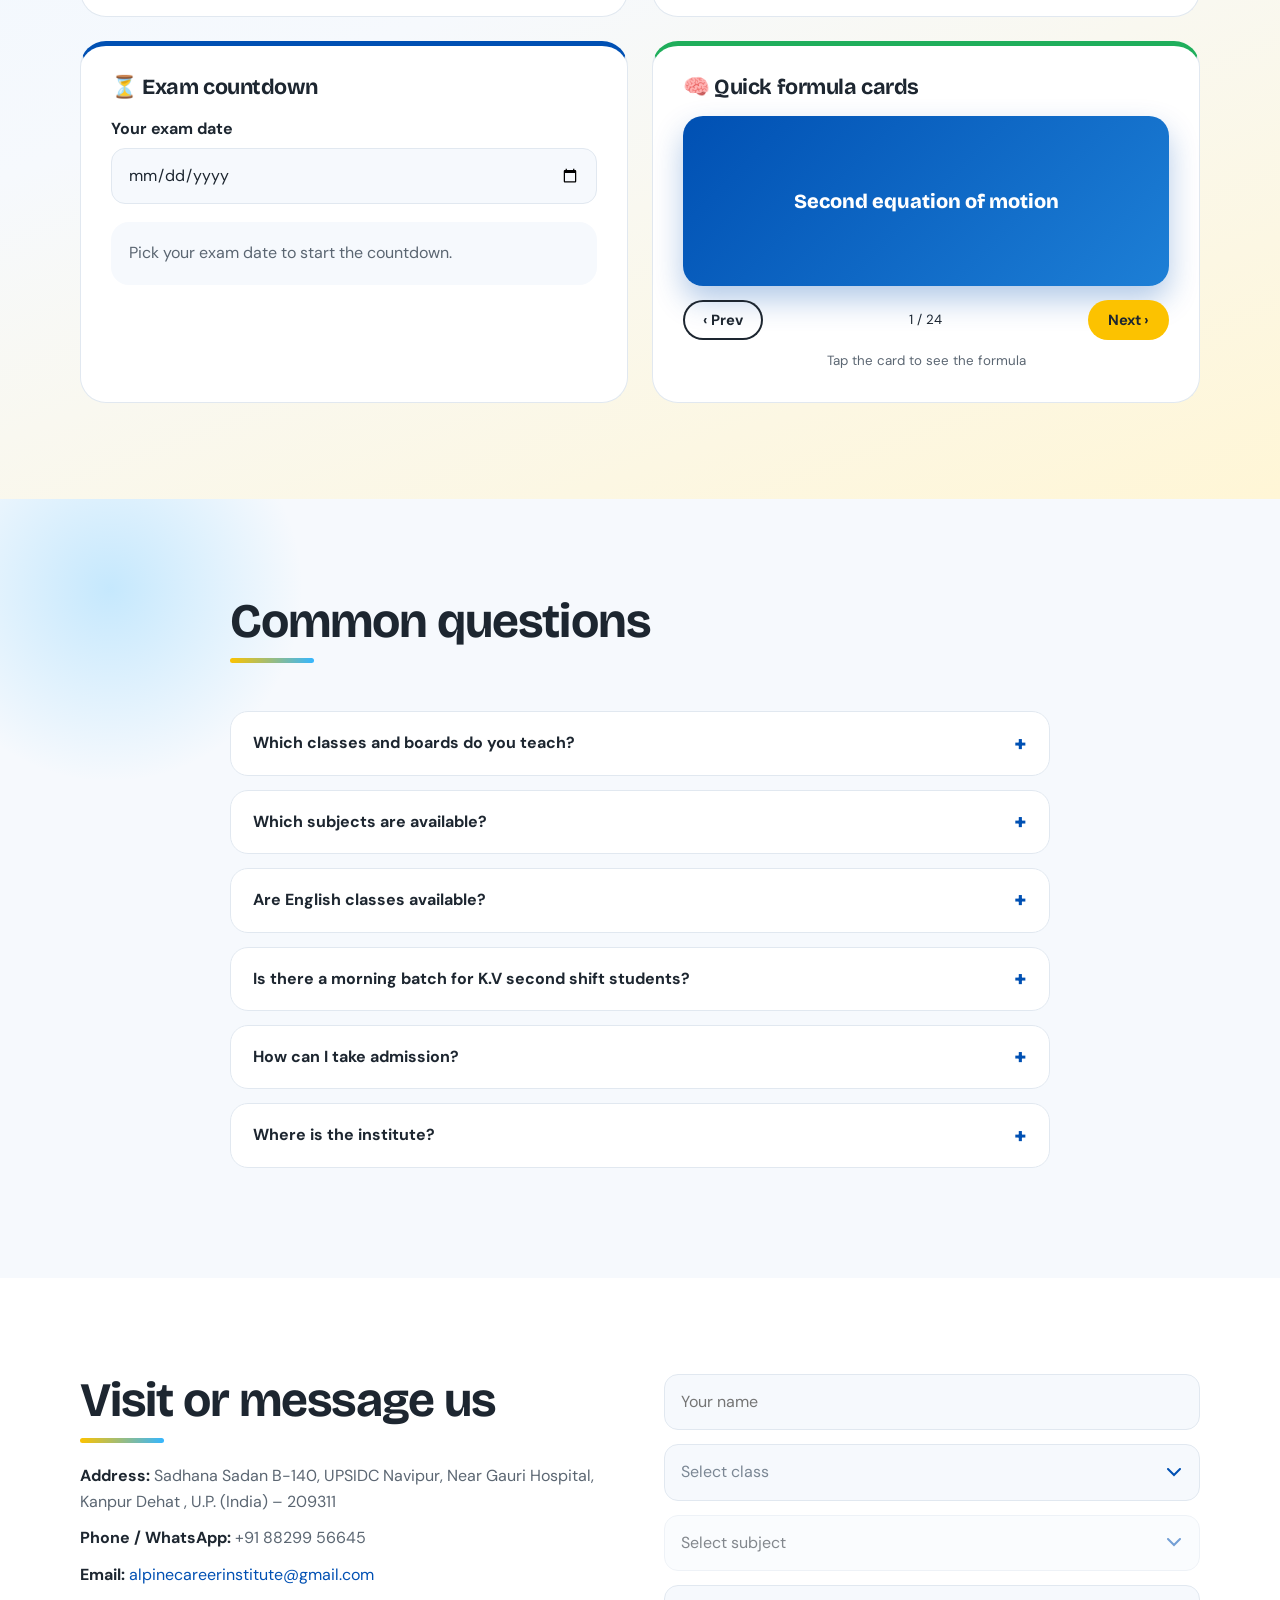
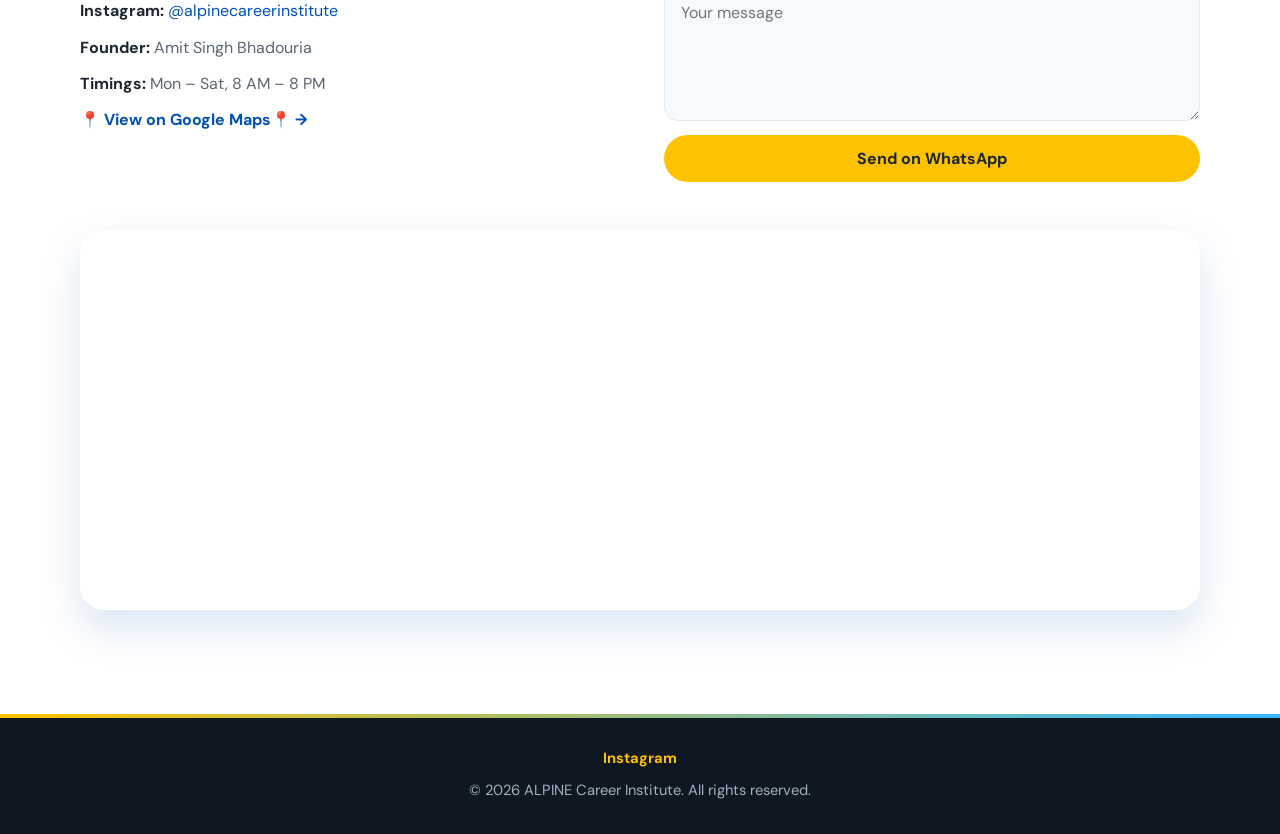
==== commit 80b24443: "Update index.html" ====
--- a/index.html
+++ b/index.html
@@ -296,7 +296,7 @@
     target="_blank"
     rel="noopener noreferrer"
     style="color:var(--blue);font-weight:700">
-    📍 Get Directions on Google Maps →
+    📍 View on Google Maps📍 →
   </a>
 </p>
     </div>
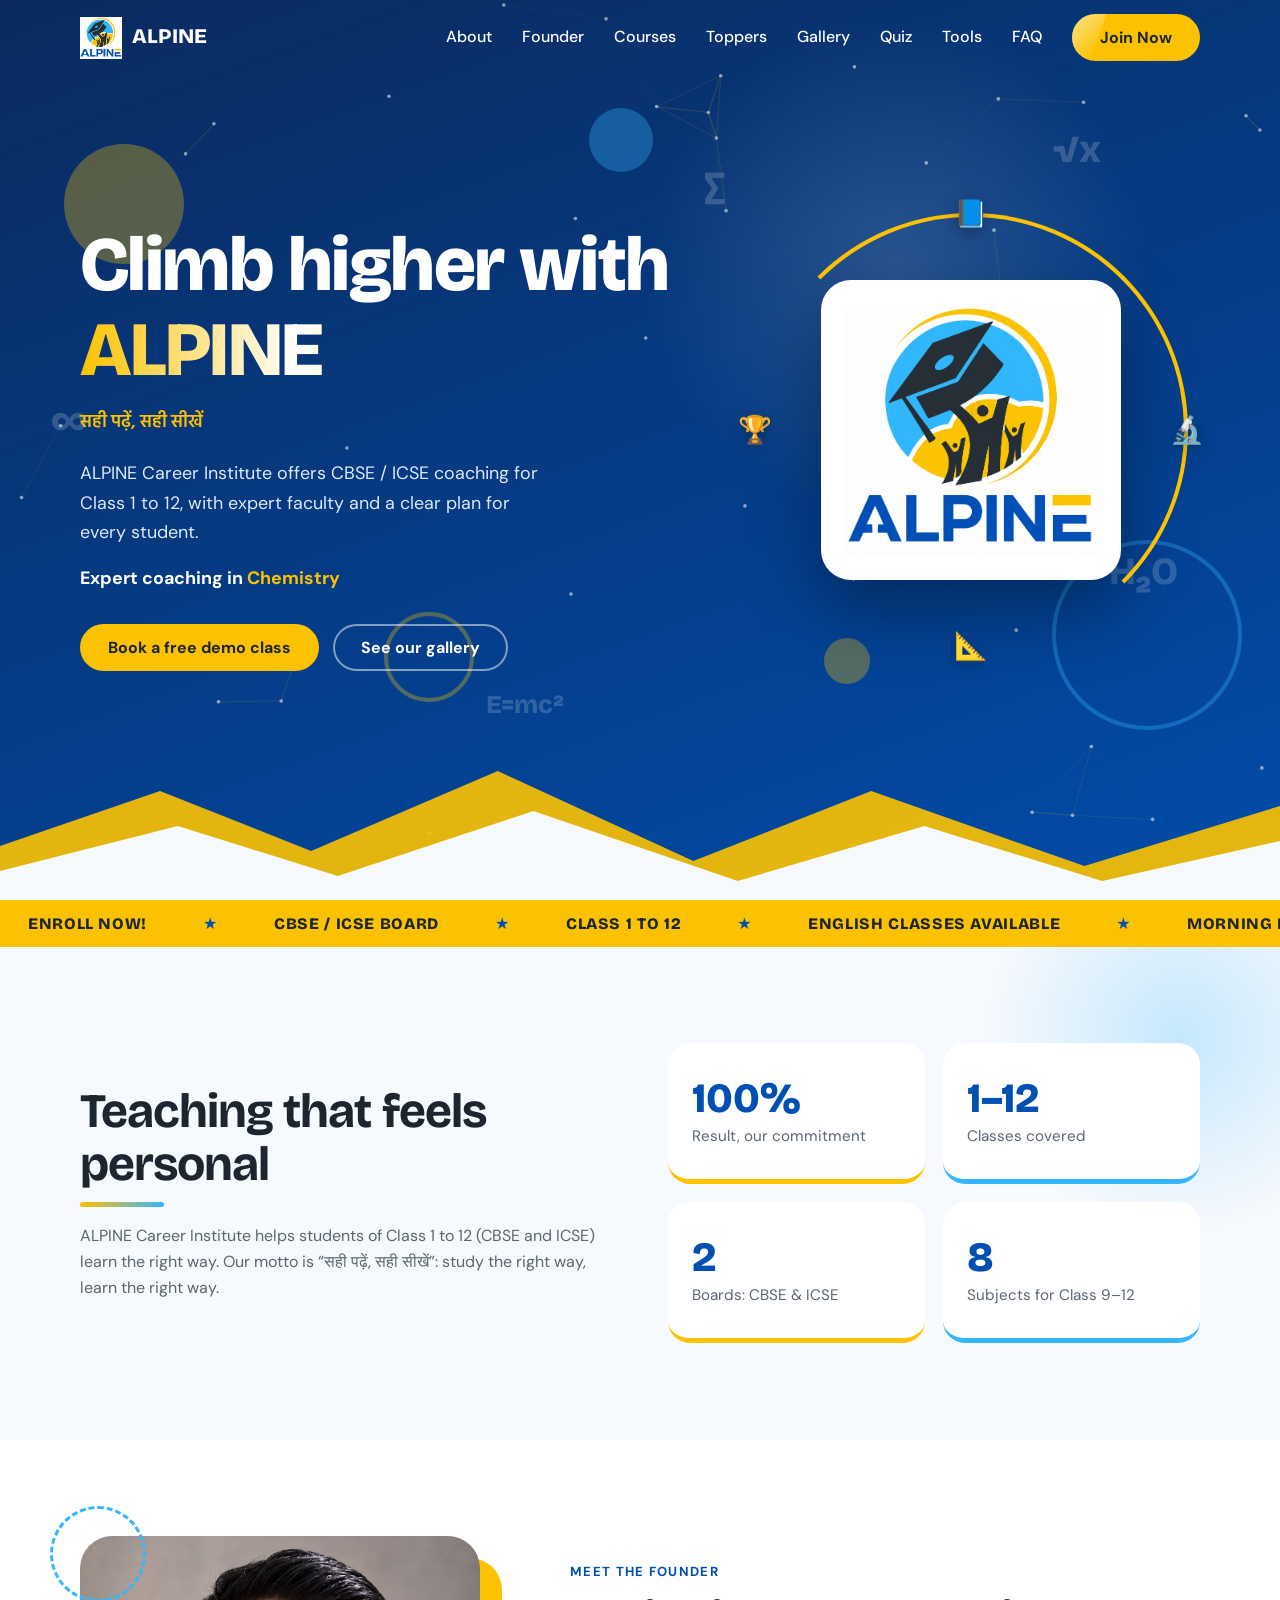
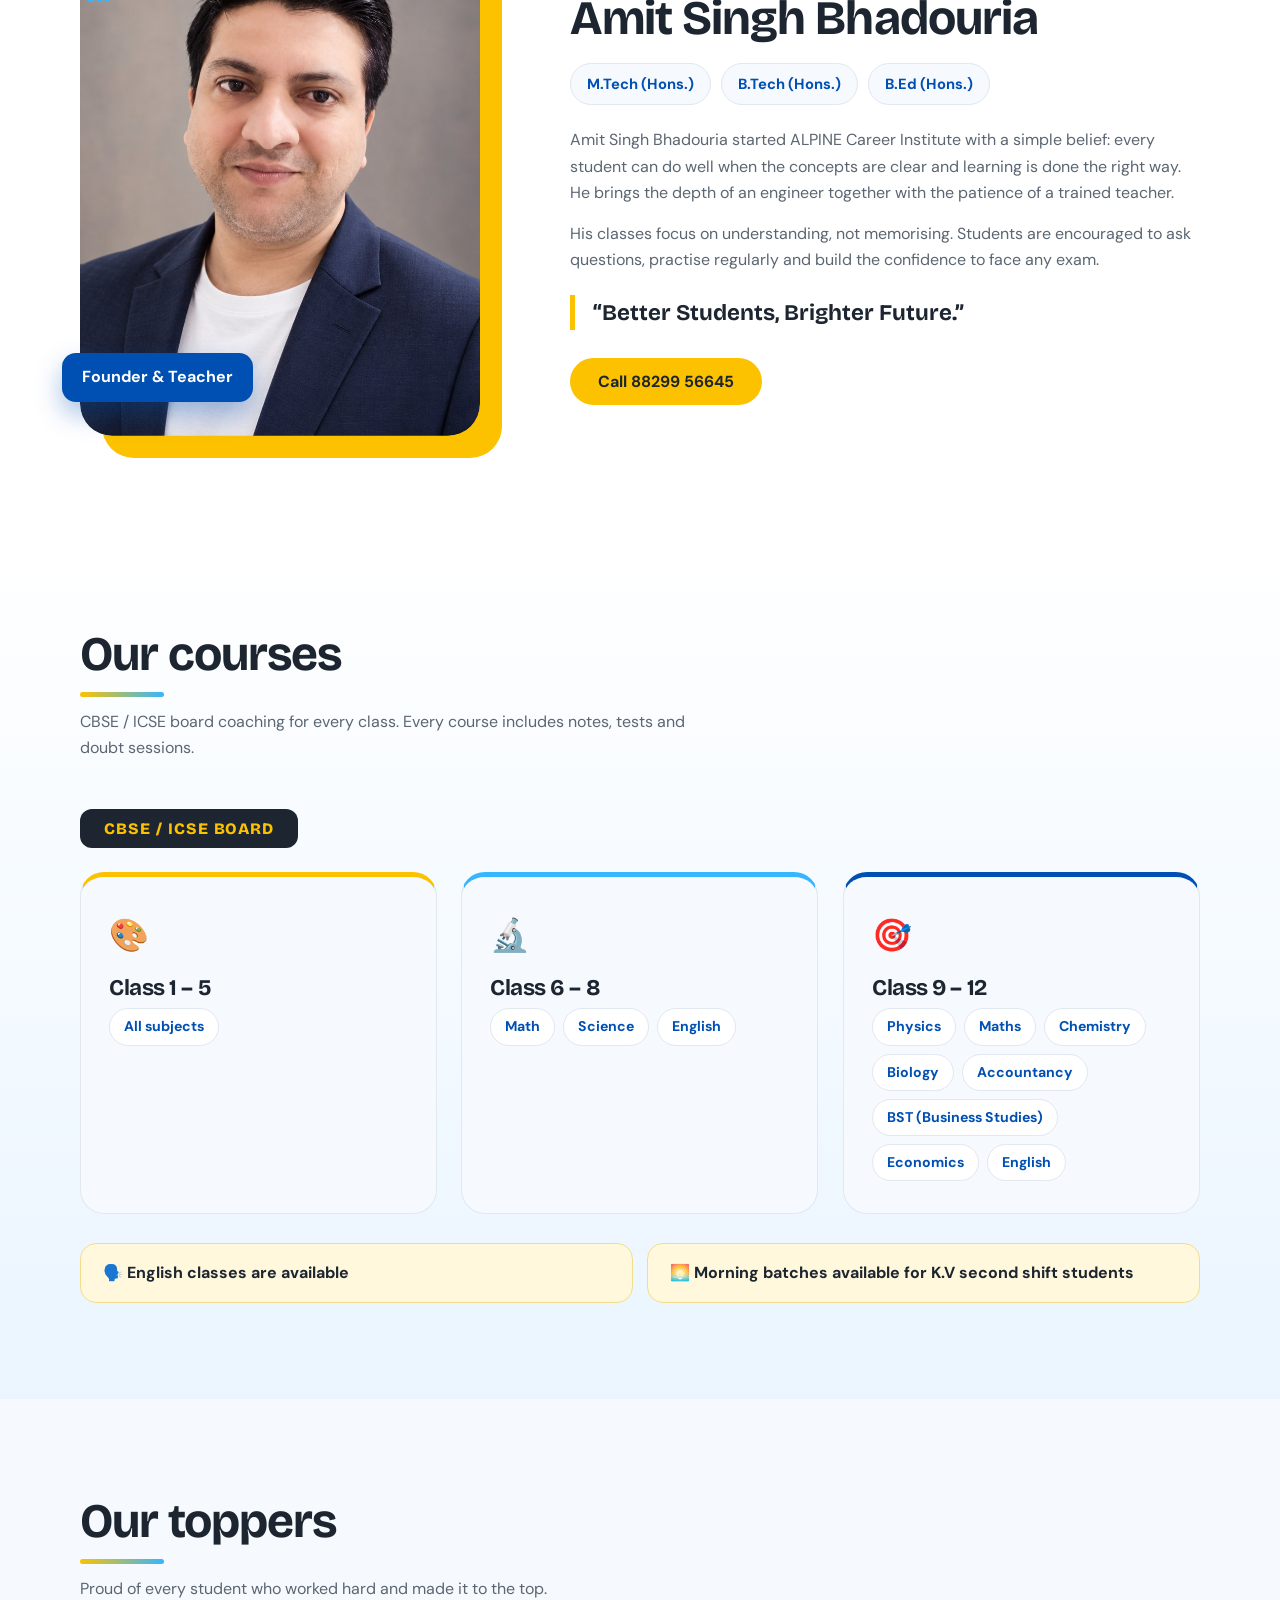
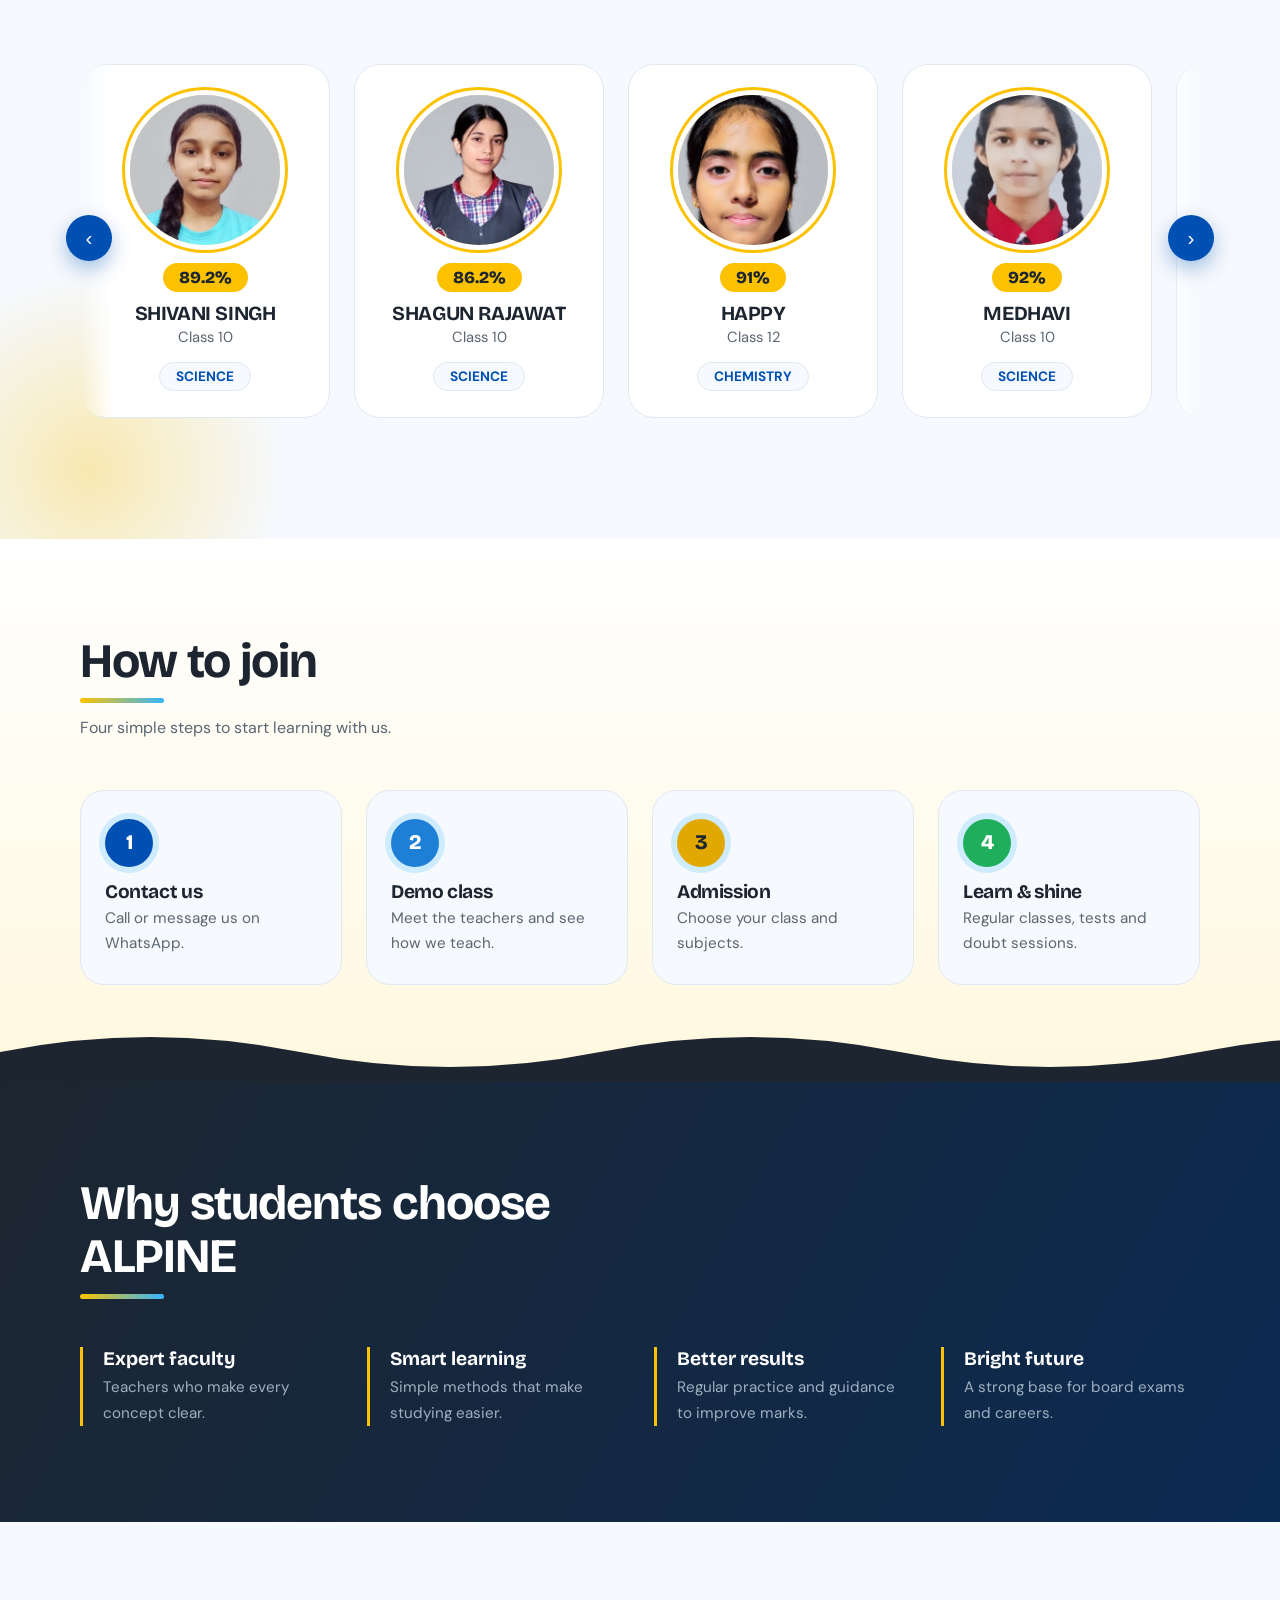
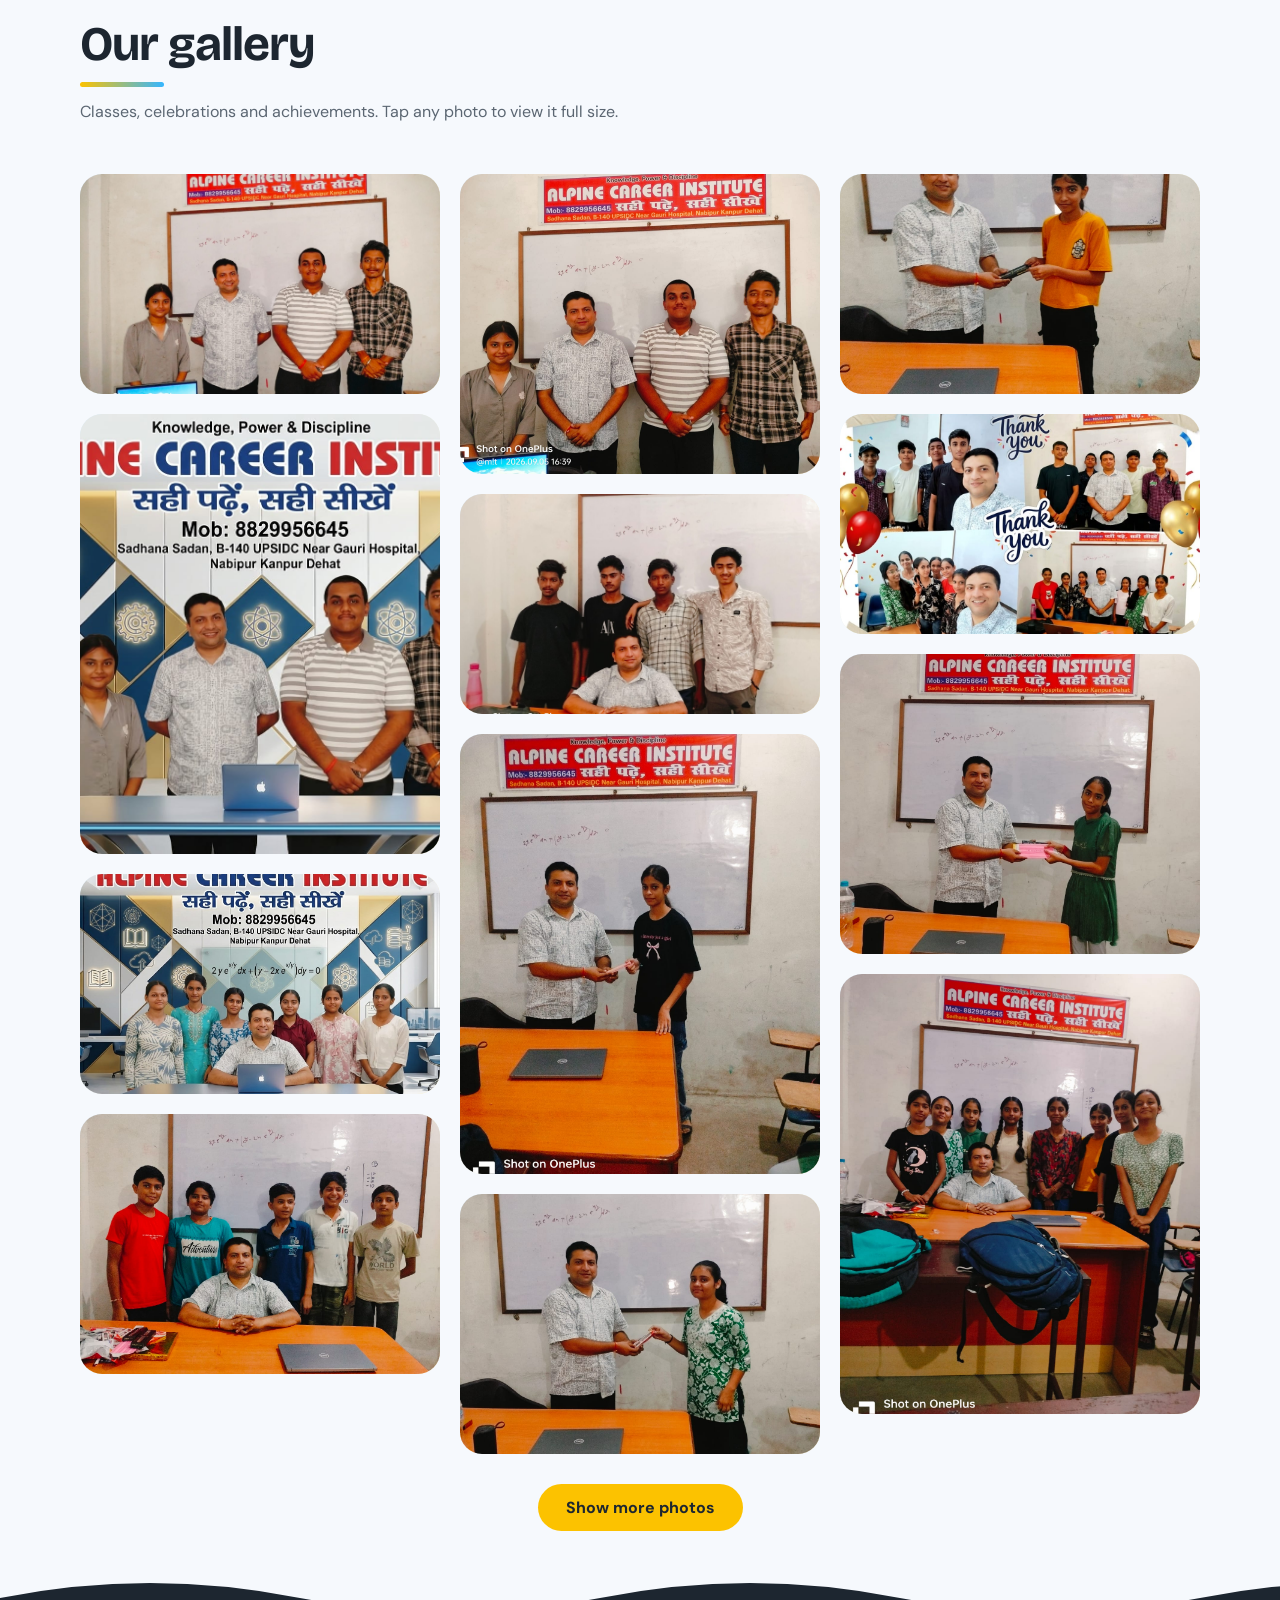
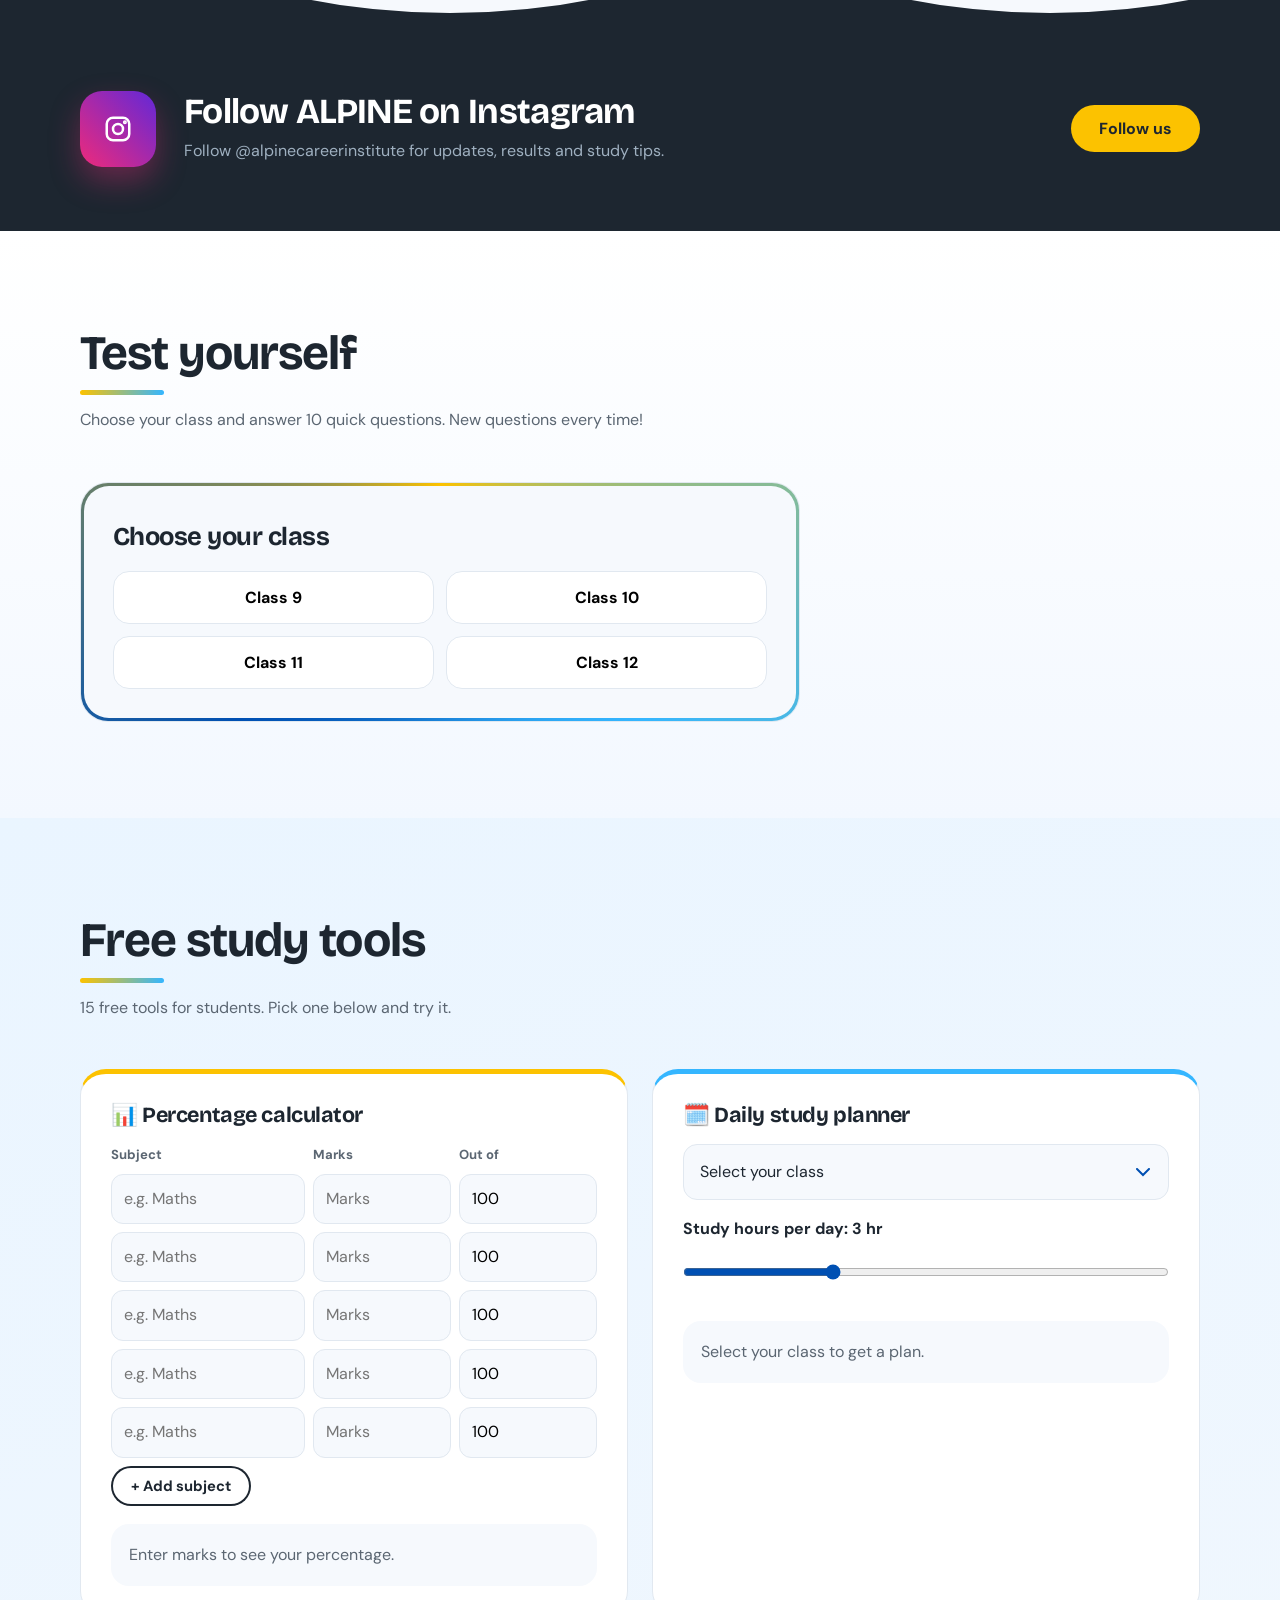
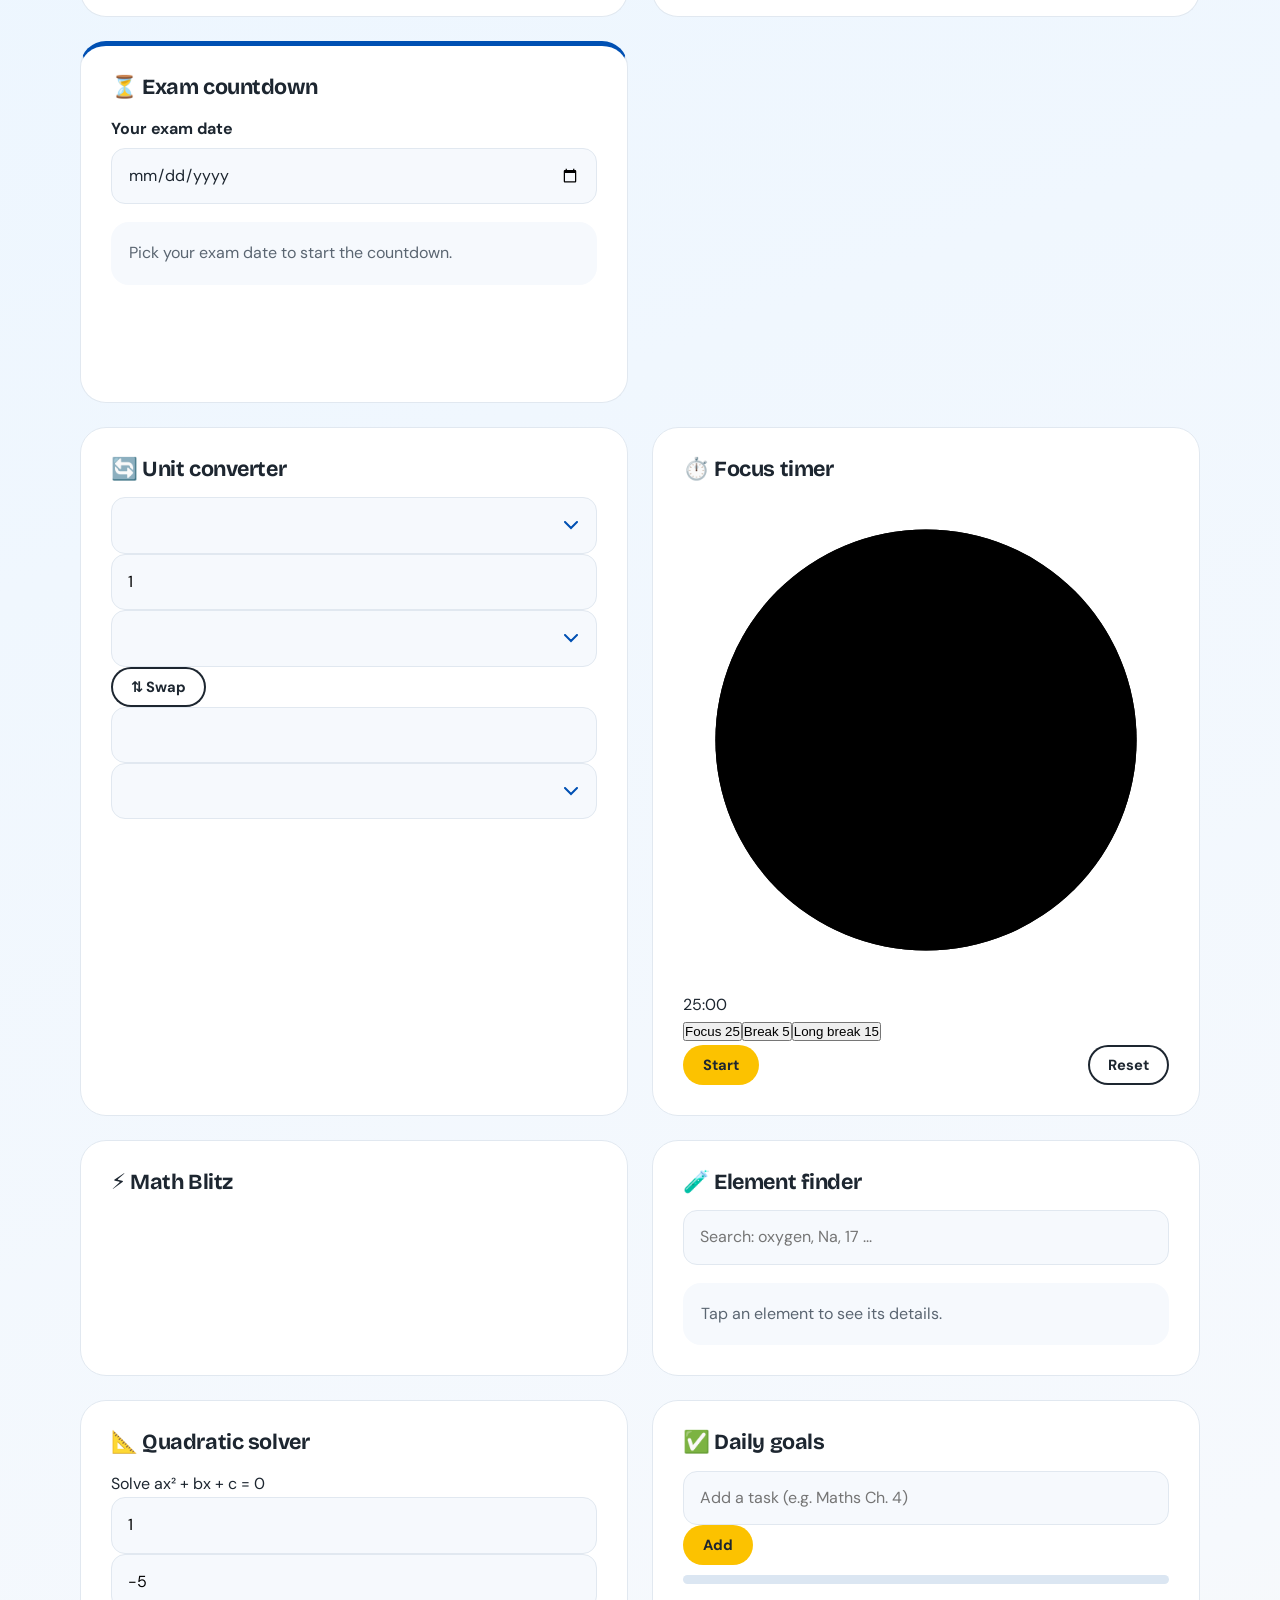
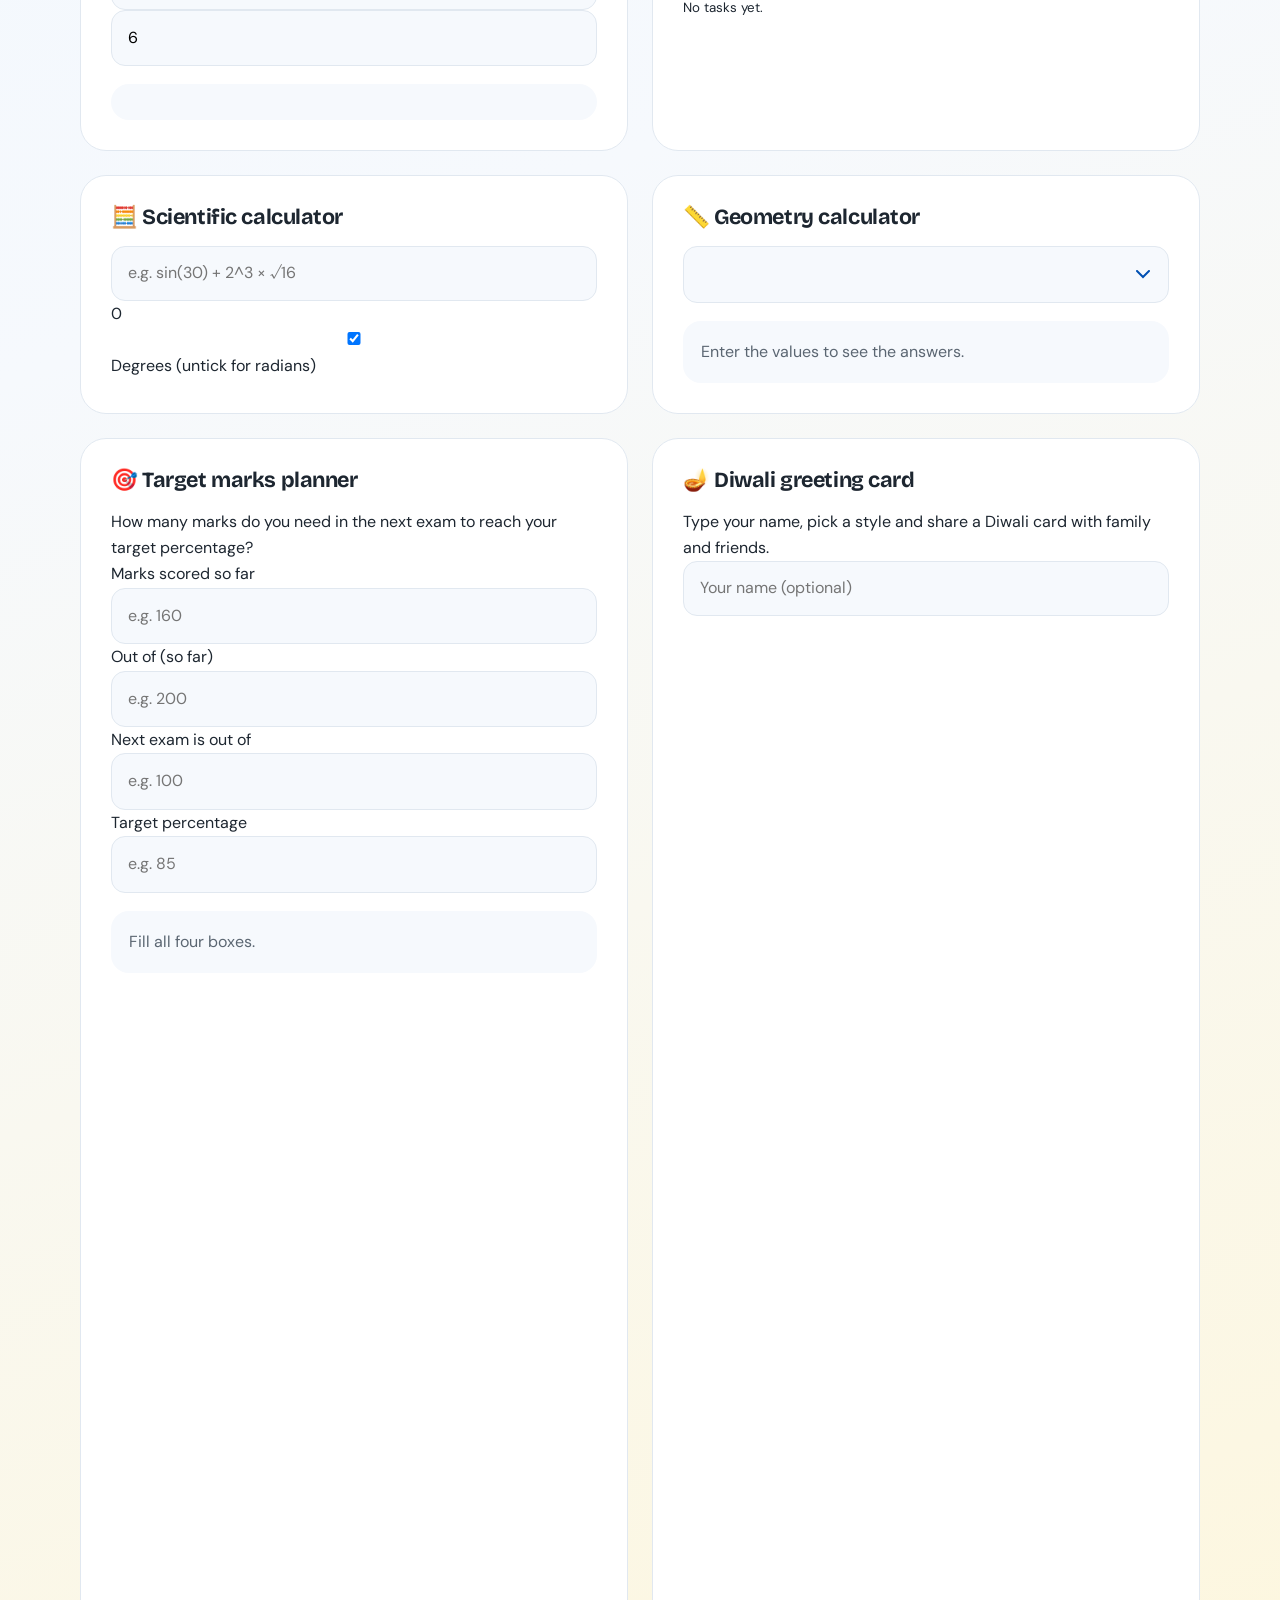
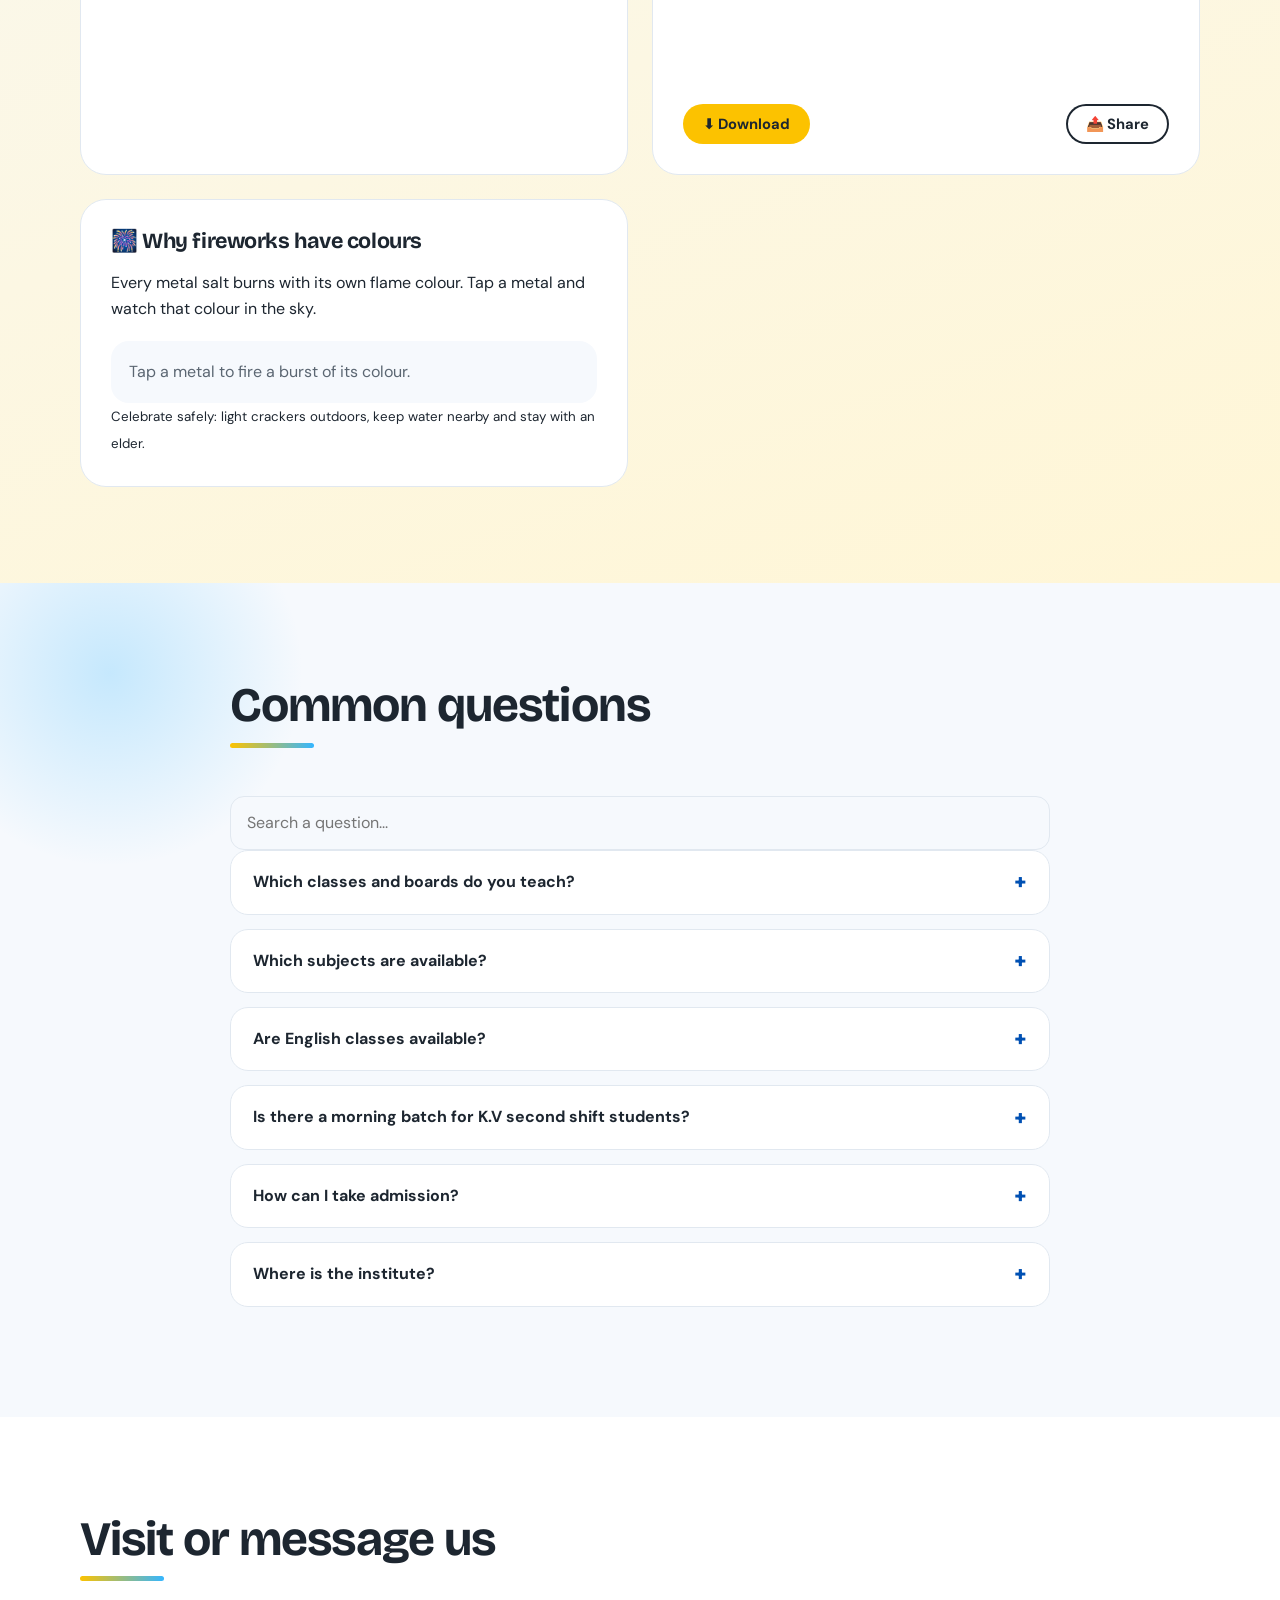
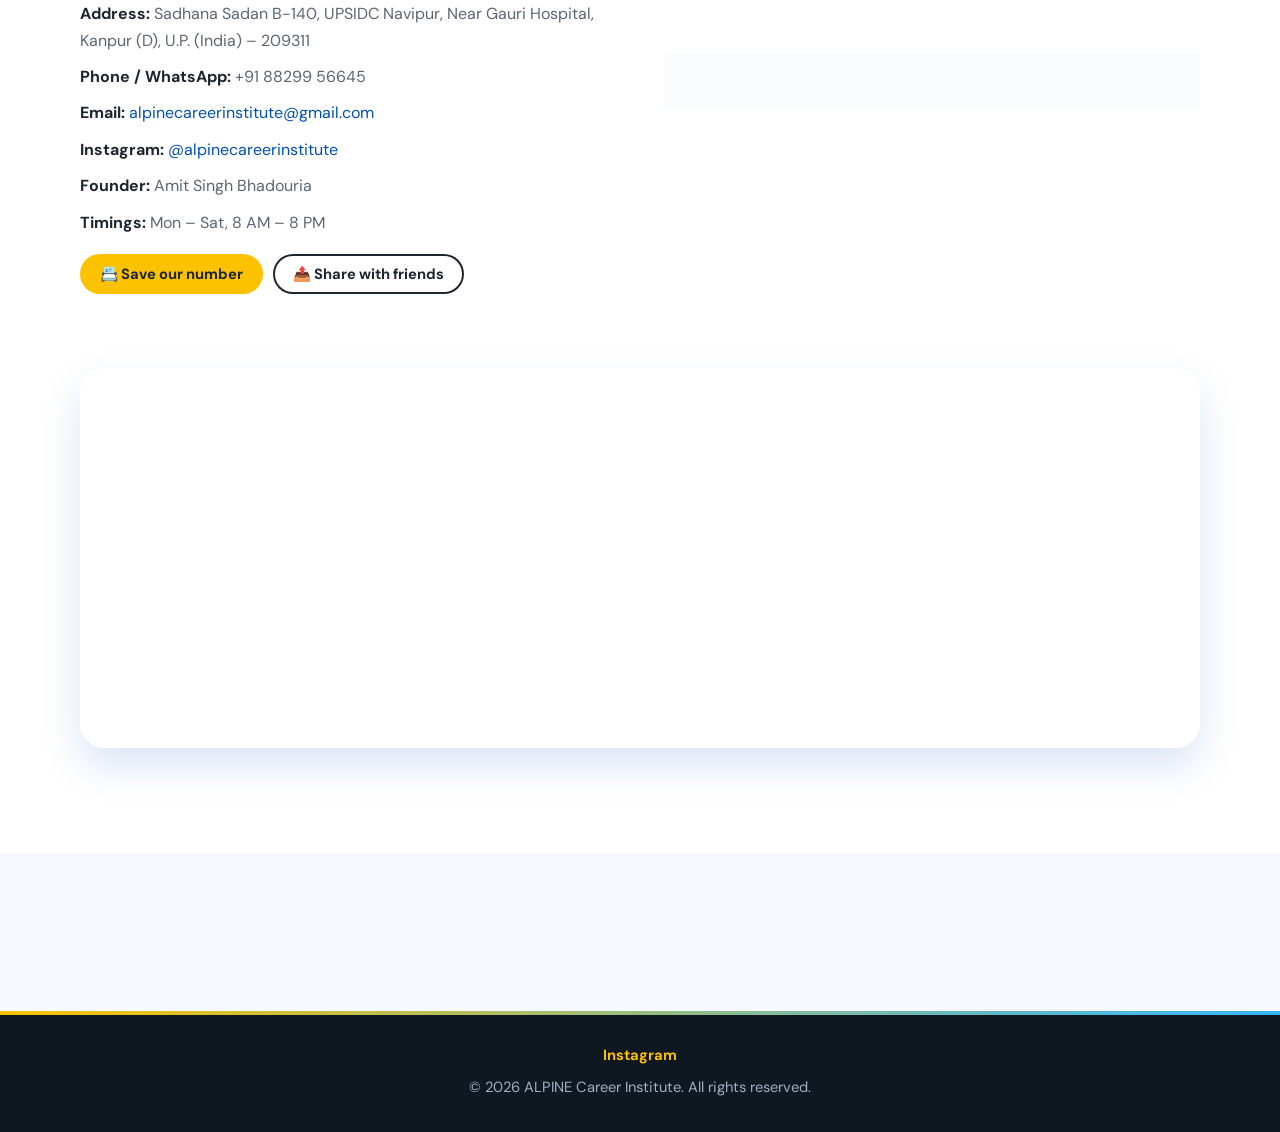
==== commit a0ee0045: "Update index.html" ====
--- a/index.html
+++ b/index.html
@@ -11,11 +11,40 @@
 <!-- 🔗 WEBSITE LIVE HONE KE BAAD neeche apni site ka poora link likho, tabhi WhatsApp par logo wala card dikhega -->
 <meta property="og:image" content="https://YOUR-SITE-LINK/logo.png">
 <meta property="og:type" content="website">
+<meta name="theme-color" content="#0050b3">
+<link rel="apple-touch-icon" href="logo.png">
+<!-- 🔎 Google ke liye jankari. Website live hone ke baad yahan "url": "apni site ka link" bhi jod sakte ho. -->
+<script type="application/ld+json">
+{
+  "@context": "https://schema.org",
+  "@type": "EducationalOrganization",
+  "name": "ALPINE Career Institute",
+  "alternateName": "ALPINE Coaching",
+  "description": "CBSE / ICSE coaching for Class 1 to 12 in Kanpur.",
+  "telephone": "+91-8829956645",
+  "email": "alpinecareerinstitute@gmail.com",
+  "address": {
+    "@type": "PostalAddress",
+    "streetAddress": "Sadhana Sadan B-140, UPSIDC Navipur, Near Gauri Hospital",
+    "addressLocality": "Kanpur",
+    "addressRegion": "Uttar Pradesh",
+    "postalCode": "209311",
+    "addressCountry": "IN"
+  },
+  "sameAs": [
+    "https://www.instagram.com/alpinecareerinstitute"
+  ],
+  "founder": {
+    "@type": "Person",
+    "name": "Amit Singh Bhadouria"
+  }
+}
+</script>
 <link rel="stylesheet" href="style.css">
 </head>
 <body>
 <div class="pre"><img src="logo.png" alt=""></div>
-<link rel="icon" type="image/png" href="/Alpine-Career-Institute/logo.png">
+
 <header class="nav" id="nav">
   <div class="wrap">
     <a href="index.html" class="brand"><img src="logo.png" alt="ALPINE logo">ALPINE</a>
@@ -37,10 +66,12 @@
 <!-- HERO -->
 <section class="hero">
   <canvas id="net"></canvas>
+  <a href="#about" class="scrollhint" aria-label="Scroll down"><span></span></a>
   <span class="bub b1"></span><span class="bub b2"></span><span class="bub b3"></span><span class="bub b4"></span><span class="bub b5"></span>
   <span class="sym s1">π</span><span class="sym s2">∑</span><span class="sym s3">√x</span><span class="sym s4">E=mc²</span><span class="sym s5">H₂O</span><span class="sym s6">∞</span>
   <div class="wrap">
     <div>
+      <p class="in greet" id="greet"></p>
       <h1 class="in">Climb higher with <span>ALPINE</span></h1>
       <p class="in tag-hi">सही पढ़ें, सही सीखें</p>
       <!-- ✏️ YAHAN APNI TAGLINE LIKHO -->
@@ -158,6 +189,7 @@
 <section id="steps" class="steps">
   <div class="wrap">
     <div class="head"><h2>How to join</h2><p>Four simple steps to start learning with us.</p></div>
+    <div class="stepline" id="stepline"><i></i></div>
     <div class="stepgrid">
       <div class="step"><b>1</b><h3>Contact us</h3><p>Call or message us on WhatsApp.</p></div>
       <div class="step"><b>2</b><h3>Demo class</h3><p>Meet the teachers and see how we teach.</p></div>
@@ -187,7 +219,84 @@
       <h2>Our gallery</h2>
       <p>Classes, celebrations and achievements. Tap any photo to view it full size.</p>
     </div>
-    <div class="gallery" id="gallery-grid"></div>
+    <div class="gallery" id="gallery-grid">
+      <!--
+      ╔══════════════════════════════════════════════════════════════╗
+      ║ 📸 GALLERY KI PHOTO LAGANE KA TAREEKA                        ║
+      ║ 1. Photo isi folder mein rakho (jaise G1.jpg, G2.jpg ...)    ║
+      ║ 2. Neeche ki lines mein src="..." mein usi photo ka naam likho║
+      ║ 3. Nayi photo jodni ho to koi ek <figure> line copy-paste    ║
+      ║    karo aur src badal do. Hatani ho to line delete kar do.   ║
+      ║ 4. class="g-item hide" wali photos "Show more" dabane par aati║
+      ║    hain. Jo pehle dikhani hain unme se "hide" hata do.       ║
+      ║ 5. class="g-item tall" wali photo lambi (portrait) dikhti hai ║
+      ╚══════════════════════════════════════════════════════════════╝
+      -->
+      <!-- 📸 PHOTO 1 -->
+      <figure class="g-item"><span class="ph">Photo 1</span><img src="G1.jpg" alt="ALPINE photo 1" loading="lazy" onerror="nextExt(this)"></figure>
+      <!-- 📸 PHOTO 2 -->
+      <figure class="g-item tall"><span class="ph">Photo 2</span><img src="G2.jpg" alt="ALPINE photo 2" loading="lazy" onerror="nextExt(this)"></figure>
+      <!-- 📸 PHOTO 3 -->
+      <figure class="g-item"><span class="ph">Photo 3</span><img src="G3.jpg" alt="ALPINE photo 3" loading="lazy" onerror="nextExt(this)"></figure>
+      <!-- 📸 PHOTO 4 -->
+      <figure class="g-item"><span class="ph">Photo 4</span><img src="G4.jpg" alt="ALPINE photo 4" loading="lazy" onerror="nextExt(this)"></figure>
+      <!-- 📸 PHOTO 5 -->
+      <figure class="g-item"><span class="ph">Photo 5</span><img src="G5.jpg" alt="ALPINE photo 5" loading="lazy" onerror="nextExt(this)"></figure>
+      <!-- 📸 PHOTO 6 -->
+      <figure class="g-item"><span class="ph">Photo 6</span><img src="G6.jpg" alt="ALPINE photo 6" loading="lazy" onerror="nextExt(this)"></figure>
+      <!-- 📸 PHOTO 7 -->
+      <figure class="g-item tall"><span class="ph">Photo 7</span><img src="G7.jpg" alt="ALPINE photo 7" loading="lazy" onerror="nextExt(this)"></figure>
+      <!-- 📸 PHOTO 8 -->
+      <figure class="g-item"><span class="ph">Photo 8</span><img src="G8.jpg" alt="ALPINE photo 8" loading="lazy" onerror="nextExt(this)"></figure>
+      <!-- 📸 PHOTO 9 -->
+      <figure class="g-item"><span class="ph">Photo 9</span><img src="G9.jpg" alt="ALPINE photo 9" loading="lazy" onerror="nextExt(this)"></figure>
+      <!-- 📸 PHOTO 10 -->
+      <figure class="g-item"><span class="ph">Photo 10</span><img src="G10.jpg" alt="ALPINE photo 10" loading="lazy" onerror="nextExt(this)"></figure>
+      <!-- 📸 PHOTO 11 -->
+      <figure class="g-item"><span class="ph">Photo 11</span><img src="G11.jpg" alt="ALPINE photo 11" loading="lazy" onerror="nextExt(this)"></figure>
+      <!-- 📸 PHOTO 12 -->
+      <figure class="g-item tall"><span class="ph">Photo 12</span><img src="G12.jpg" alt="ALPINE photo 12" loading="lazy" onerror="nextExt(this)"></figure>
+      <!-- 📸 PHOTO 13 -->
+      <figure class="g-item hide"><span class="ph">Photo 13</span><img src="G13.jpg" alt="ALPINE photo 13" loading="lazy" onerror="nextExt(this)"></figure>
+      <!-- 📸 PHOTO 14 -->
+      <figure class="g-item hide"><span class="ph">Photo 14</span><img src="G14.jpg" alt="ALPINE photo 14" loading="lazy" onerror="nextExt(this)"></figure>
+      <!-- 📸 PHOTO 15 -->
+      <figure class="g-item hide"><span class="ph">Photo 15</span><img src="G15.jpg" alt="ALPINE photo 15" loading="lazy" onerror="nextExt(this)"></figure>
+      <!-- 📸 PHOTO 16 -->
+      <figure class="g-item hide"><span class="ph">Photo 16</span><img src="G16.jpg" alt="ALPINE photo 16" loading="lazy" onerror="nextExt(this)"></figure>
+      <!-- 📸 PHOTO 17 -->
+      <figure class="g-item tall hide"><span class="ph">Photo 17</span><img src="G17.jpg" alt="ALPINE photo 17" loading="lazy" onerror="nextExt(this)"></figure>
+      <!-- 📸 PHOTO 18 -->
+      <figure class="g-item hide"><span class="ph">Photo 18</span><img src="G18.jpg" alt="ALPINE photo 18" loading="lazy" onerror="nextExt(this)"></figure>
+      <!-- 📸 PHOTO 19 -->
+      <figure class="g-item hide"><span class="ph">Photo 19</span><img src="G19.jpg" alt="ALPINE photo 19" loading="lazy" onerror="nextExt(this)"></figure>
+      <!-- 📸 PHOTO 20 -->
+      <figure class="g-item hide"><span class="ph">Photo 20</span><img src="G20.jpg" alt="ALPINE photo 20" loading="lazy" onerror="nextExt(this)"></figure>
+      <!-- 📸 PHOTO 21 -->
+      <figure class="g-item hide"><span class="ph">Photo 21</span><img src="G21.jpg" alt="ALPINE photo 21" loading="lazy" onerror="nextExt(this)"></figure>
+      <!-- 📸 PHOTO 22 -->
+      <figure class="g-item tall hide"><span class="ph">Photo 22</span><img src="G22.jpg" alt="ALPINE photo 22" loading="lazy" onerror="nextExt(this)"></figure>
+      <!-- 📸 PHOTO 23 -->
+      <figure class="g-item hide"><span class="ph">Photo 23</span><img src="G23.jpg" alt="ALPINE photo 23" loading="lazy" onerror="nextExt(this)"></figure>
+      <!-- 📸 PHOTO 24 -->
+      <figure class="g-item hide"><span class="ph">Photo 24</span><img src="G24.jpg" alt="ALPINE photo 24" loading="lazy" onerror="nextExt(this)"></figure>
+      <!-- 📸 PHOTO 25 -->
+      <figure class="g-item hide"><span class="ph">Photo 25</span><img src="G25.jpg" alt="ALPINE photo 25" loading="lazy" onerror="nextExt(this)"></figure>
+      <!-- 📸 PHOTO 26 -->
+      <figure class="g-item hide"><span class="ph">Photo 26</span><img src="G26.jpg" alt="ALPINE photo 26" loading="lazy" onerror="nextExt(this)"></figure>
+      <!-- 📸 PHOTO 27 -->
+      <figure class="g-item tall hide"><span class="ph">Photo 27</span><img src="G27.jpg" alt="ALPINE photo 27" loading="lazy" onerror="nextExt(this)"></figure>
+      <!-- 📸 PHOTO 28 -->
+      <figure class="g-item hide"><span class="ph">Photo 28</span><img src="G28.jpg" alt="ALPINE photo 28" loading="lazy" onerror="nextExt(this)"></figure>
+      <!-- 📸 PHOTO 29 -->
+      <figure class="g-item hide"><span class="ph">Photo 29</span><img src="G29.jpg" alt="ALPINE photo 29" loading="lazy" onerror="nextExt(this)"></figure>
+      <!-- 📸 PHOTO 30 -->
+      <figure class="g-item hide"><span class="ph">Photo 30</span><img src="G30.jpg" alt="ALPINE photo 30" loading="lazy" onerror="nextExt(this)"></figure>
+      <!-- 📸 PHOTO 31 -->
+      <figure class="g-item hide"><span class="ph">Photo 31</span><img src="G31.jpg" alt="ALPINE photo 31" loading="lazy" onerror="nextExt(this)"></figure>
+      <!-- 📸 PHOTO 32 -->
+      <figure class="g-item tall hide"><span class="ph">Photo 32</span><img src="G32.jpg" alt="ALPINE photo 32" loading="lazy" onerror="nextExt(this)"></figure>
+    </div>
     <div class="morewrap"><button class="btn" id="gmore">Show more photos</button></div>
   </div>
 </section>
@@ -233,7 +342,8 @@
 <!-- STUDY TOOLS -->
 <section id="tools" class="tools">
   <div class="wrap">
-    <div class="head"><h2>Free study tools</h2><p>Check your percentage and plan your study day.</p></div>
+    <div class="head"><h2>Free study tools</h2><p>15 free tools for students. Pick one below and try it.</p>
+      <p class="thought" id="thought"></p></div>
     <div class="tgrid">
       <div class="tcard">
         <h3>📊 Percentage calculator</h3>
@@ -261,6 +371,81 @@
         <div class="fbtns"><button class="btn small ghost2" id="fPrev" type="button">‹ Prev</button><small id="fCount"></small><button class="btn small" id="fNext" type="button">Next ›</button></div>
         <small class="fhint">Tap the card to see the formula</small>
       </div>
+      <div class="tcard">
+        <h3>🔄 Unit converter</h3>
+        <select id="ucType"></select>
+        <div class="ucrow"><input type="number" id="ucVal" value="1" step="any" aria-label="Value"><select id="ucFrom"></select></div>
+        <button class="btn small ghost2 ucswap" id="ucSwap" type="button">⇅ Swap</button>
+        <div class="ucrow"><input id="ucOut" readonly aria-label="Result"><select id="ucTo"></select></div>
+      </div>
+      <div class="tcard">
+        <h3>⏱️ Focus timer</h3>
+        <div class="timer"><svg viewBox="0 0 120 120"><circle class="tr" cx="60" cy="60" r="52"/><circle class="tp" id="tmRing" cx="60" cy="60" r="52"/></svg><div class="tmtxt" id="tmTxt">25:00</div></div>
+        <div class="tmodes" id="tmModes"><button type="button" data-m="25" class="on">Focus 25</button><button type="button" data-m="5">Break 5</button><button type="button" data-m="15">Long break 15</button></div>
+        <div class="fbtns"><button class="btn small" id="tmStart" type="button">Start</button><button class="btn small ghost2" id="tmReset" type="button">Reset</button></div>
+      </div>
+      <div class="tcard">
+        <h3>⚡ Math Blitz</h3>
+        <div id="mbBox"></div>
+      </div>
+      <div class="tcard">
+        <h3>🧪 Element finder</h3>
+        <input id="elQ" class="dateinp" placeholder="Search: oxygen, Na, 17 ..." autocomplete="off">
+        <div class="elchips" id="elChips"></div>
+        <div class="ptwrap"><div class="ptable" id="elGrid"></div></div>
+        <div class="pcout" id="elOut">Tap an element to see its details.</div>
+      </div>
+      <div class="tcard">
+        <h3>📐 Quadratic solver</h3>
+        <p class="qnote2">Solve ax² + bx + c = 0</p>
+        <div class="qrow"><input type="number" id="qa" placeholder="a" value="1" step="any" aria-label="a"><input type="number" id="qb" placeholder="b" value="-5" step="any" aria-label="b"><input type="number" id="qc" placeholder="c" value="6" step="any" aria-label="c"></div>
+        <div class="pcout" id="qOut"></div>
+      </div>
+      <div class="tcard">
+        <h3>✅ Daily goals</h3>
+        <div class="todoadd"><input id="tdIn" class="dateinp" placeholder="Add a task (e.g. Maths Ch. 4)" maxlength="60"><button class="btn small" id="tdAdd" type="button">Add</button></div>
+        <ul class="todo" id="tdList"></ul>
+        <div class="pbar"><i id="tdBar" style="width:0"></i></div><small id="tdTxt">No tasks yet.</small>
+      </div>
+      <div class="tcard">
+        <h3>🧮 Scientific calculator</h3>
+        <input id="scIn" class="dateinp" placeholder="e.g. sin(30) + 2^3 × √16" autocomplete="off" aria-label="Expression">
+        <div class="scout" id="scOut">0</div>
+        <div class="scbtns" id="scBtns"></div>
+        <label class="scdeg"><input type="checkbox" id="scDeg" checked> Degrees (untick for radians)</label>
+      </div>
+      <div class="tcard">
+        <h3>📏 Geometry calculator</h3>
+        <select id="gmShape"></select>
+        <div class="gmin" id="gmIn"></div>
+        <div class="pcout" id="gmOut">Enter the values to see the answers.</div>
+      </div>
+      <div class="tcard">
+        <h3>🎯 Target marks planner</h3>
+        <p class="qnote2">How many marks do you need in the next exam to reach your target percentage?</p>
+        <div class="tmgrid">
+          <label>Marks scored so far<input type="number" id="tgGot" min="0" placeholder="e.g. 160"></label>
+          <label>Out of (so far)<input type="number" id="tgDone" min="1" placeholder="e.g. 200"></label>
+          <label>Next exam is out of<input type="number" id="tgNext" min="1" placeholder="e.g. 100"></label>
+          <label>Target percentage<input type="number" id="tgPct" min="1" max="100" placeholder="e.g. 85"></label>
+        </div>
+        <div class="pcout" id="tgOut">Fill all four boxes.</div>
+      </div>
+      <div class="tcard" id="dwCard">
+        <h3>🪔 Diwali greeting card</h3>
+        <p class="qnote2">Type your name, pick a style and share a Diwali card with family and friends.</p>
+        <input id="dwName" class="dateinp" maxlength="30" placeholder="Your name (optional)" autocomplete="off">
+        <div class="dwstyle" id="dwStyles"></div>
+        <canvas id="dwCanvas" class="dwcv" width="1080" height="1080"></canvas>
+        <div class="fbtns"><button class="btn small" id="dwDl" type="button">⬇ Download</button><button class="btn small ghost2" id="dwShare" type="button">📤 Share</button></div>
+      </div>
+      <div class="tcard" id="fwChem">
+        <h3>🎆 Why fireworks have colours</h3>
+        <p class="qnote2">Every metal salt burns with its own flame colour. Tap a metal and watch that colour in the sky.</p>
+        <div class="fwchips" id="fwChips"></div>
+        <div class="pcout" id="fwOut">Tap a metal to fire a burst of its colour.</div>
+        <small class="fwsafe">Celebrate safely: light crackers outdoors, keep water nearby and stay with an elder.</small>
+      </div>
     </div>
   </div>
 </section>
@@ -269,6 +454,8 @@
 <section id="faq" class="faq">
   <div class="wrap">
     <div class="head"><h2>Common questions</h2></div>
+    <input id="faqQ" class="dateinp faqsearch" placeholder="Search a question..." autocomplete="off" aria-label="Search questions">
+    <p class="faqnone" id="faqNone" hidden>No matching question. Please call or WhatsApp us.</p>
     <details><summary>Which classes and boards do you teach?</summary><div class="ans">We teach CBSE and ICSE board students from Class 1 to Class 12.</div></details>
     <details><summary>Which subjects are available?</summary><div class="ans">Class 1–5: all subjects. Class 6–8: Math, Science and English. Class 9–12: Physics, Maths, Chemistry, Biology, Accountancy, BST (Business Studies), Economics and English.</div></details>
     <details><summary>Are English classes available?</summary><div class="ans">Yes, English classes are available.</div></details>
@@ -283,22 +470,15 @@
   <div class="wrap cbox">
     <div class="info">
       <div class="head" style="margin-bottom:20px"><h2>Visit or message us</h2></div>
-      <p><b>Address:</b> Sadhana Sadan B-140, UPSIDC Navipur, Near Gauri Hospital, Kanpur Dehat , U.P. (India) – 209311</p>
+      <p><b>Address:</b> Sadhana Sadan B-140, UPSIDC Navipur, Near Gauri Hospital, Kanpur (D), U.P. (India) – 209311</p>
       <p><b>Phone / WhatsApp:</b> <a href="tel:+918829956645">+91 88299 56645</a></p>
       <p><b>Email:</b> <a href="mailto:alpinecareerinstitute@gmail.com" style="color:var(--blue)">alpinecareerinstitute@gmail.com</a></p>
       <p><b>Instagram:</b> <a data-insta href="#" style="color:var(--blue)">@alpinecareerinstitute</a></p>
       <p><b>Founder:</b> Amit Singh Bhadouria</p>
       <!-- ✏️ TIMINGS APNE HISAAB SE BADLO -->
       <p><b>Timings:</b> Mon – Sat, 8 AM – 8 PM</p>
-     <p>
-  <a
-    href="https://www.google.com/maps/dir/?api=1&destination=Alpine%20Career%20Institute%2C%20Kanpur%20Dehat%2C%20Uttar%20Pradesh"
-    target="_blank"
-    rel="noopener noreferrer"
-    style="color:var(--blue);font-weight:700">
-    📍 View on Google Maps📍 →
-  </a>
-</p>
+
+      <p class="mini"><button class="btn small" id="vcf" type="button">📇 Save our number</button> <button class="btn small ghost2" id="share" type="button">📤 Share with friends</button></p>
     </div>
     <form id="form">
       <input id="fname" placeholder="Your name" required>
@@ -309,11 +489,33 @@
     </form>
   </div>
   <div class="wrap mapbox">
-    <iframe title="ALPINE Career Institute on Google Maps" loading="lazy" referrerpolicy="no-referrer-when-downgrade" src="https://www.google.com/maps/embed?pb=!1m18!1m12!1m3!1d3575.1406516718794!2d79.97870297441973!3d26.354312383866404!2m3!1f0!2f0!3f0!3m2!1i1024!2i768!4f13.1!3m3!1m2!1s0x399db6cb858eb4d5%3A0xeb896237aee6a957!2sAlpine%20career%20institute!5e0!3m2!1sen!2sin!4v1792501627816!5m2!1sen!2sin%22"></iframe>
-  </div>
+   <iframe title="ALPINE Career Institute on Google Maps" loading="lazy" referrerpolicy="no-referrer-when-downgrade" src="https://www.google.com/maps/embed?pb=!1m18!1m12!1m3!1d3575.1406516718794!2d79.97870297441973!3d26.354312383866404!2m3!1f0!2f0!3f0!3m2!1i1024!2i768!4f13.1!3m3!1m2!1s0x399db6cb858eb4d5%3A0xeb896237aee6a957!2sAlpine%20career%20institute!5e0!3m2!1sen!2sin!4v1792501627816!5m2!1sen!2sin%22"></iframe></div>
 </section>
 
 <div class="mbar"><a href="tel:+918829956645">📞 Call</a><a data-wa href="#" target="_blank" rel="noopener">💬 WhatsApp</a></div>
+
+<canvas id="fw"></canvas>
+
+<div class="dwish" id="dwish" hidden role="dialog" aria-modal="true" aria-label="Diwali wishes">
+  <div class="dbox">
+    <button class="pclose" id="dclose" type="button" aria-label="Close">✕</button>
+    <div class="diya"><div class="flame"></div><div class="bowl"></div></div>
+    <h3>शुभ दीपावली!</h3>
+    <p class="dsub">Happy Diwali from <b>ALPINE Career Institute</b></p>
+    <p class="dmsg" id="dMsg">Tap the button to light a diya 🪔</p>
+    <button class="btn" id="dLight" type="button">🪔 Light the diya</button>
+  </div>
+</div>
+
+<div class="popup" id="popup" hidden role="dialog" aria-modal="true" aria-label="Demo class enquiry">
+  <div class="pbox">
+    <button class="pclose" id="pclose" type="button" aria-label="Close">✕</button>
+    <div class="ptag">🎓 Admissions open</div>
+    <h3>Book a demo class</h3>
+    <p>Tell us your class. We will reply on WhatsApp.</p>
+    <form id="pform"><input id="pname" placeholder="Your name" required><select id="pcls" required><option value="" disabled selected>Select class</option></select><button class="btn" type="submit">Send on WhatsApp</button></form>
+  </div>
+</div>
 
 <div class="lb" id="lb"><button class="lbn prev" aria-label="Previous">‹</button><img alt=""><button class="lbn next" aria-label="Next">›</button></div>
 
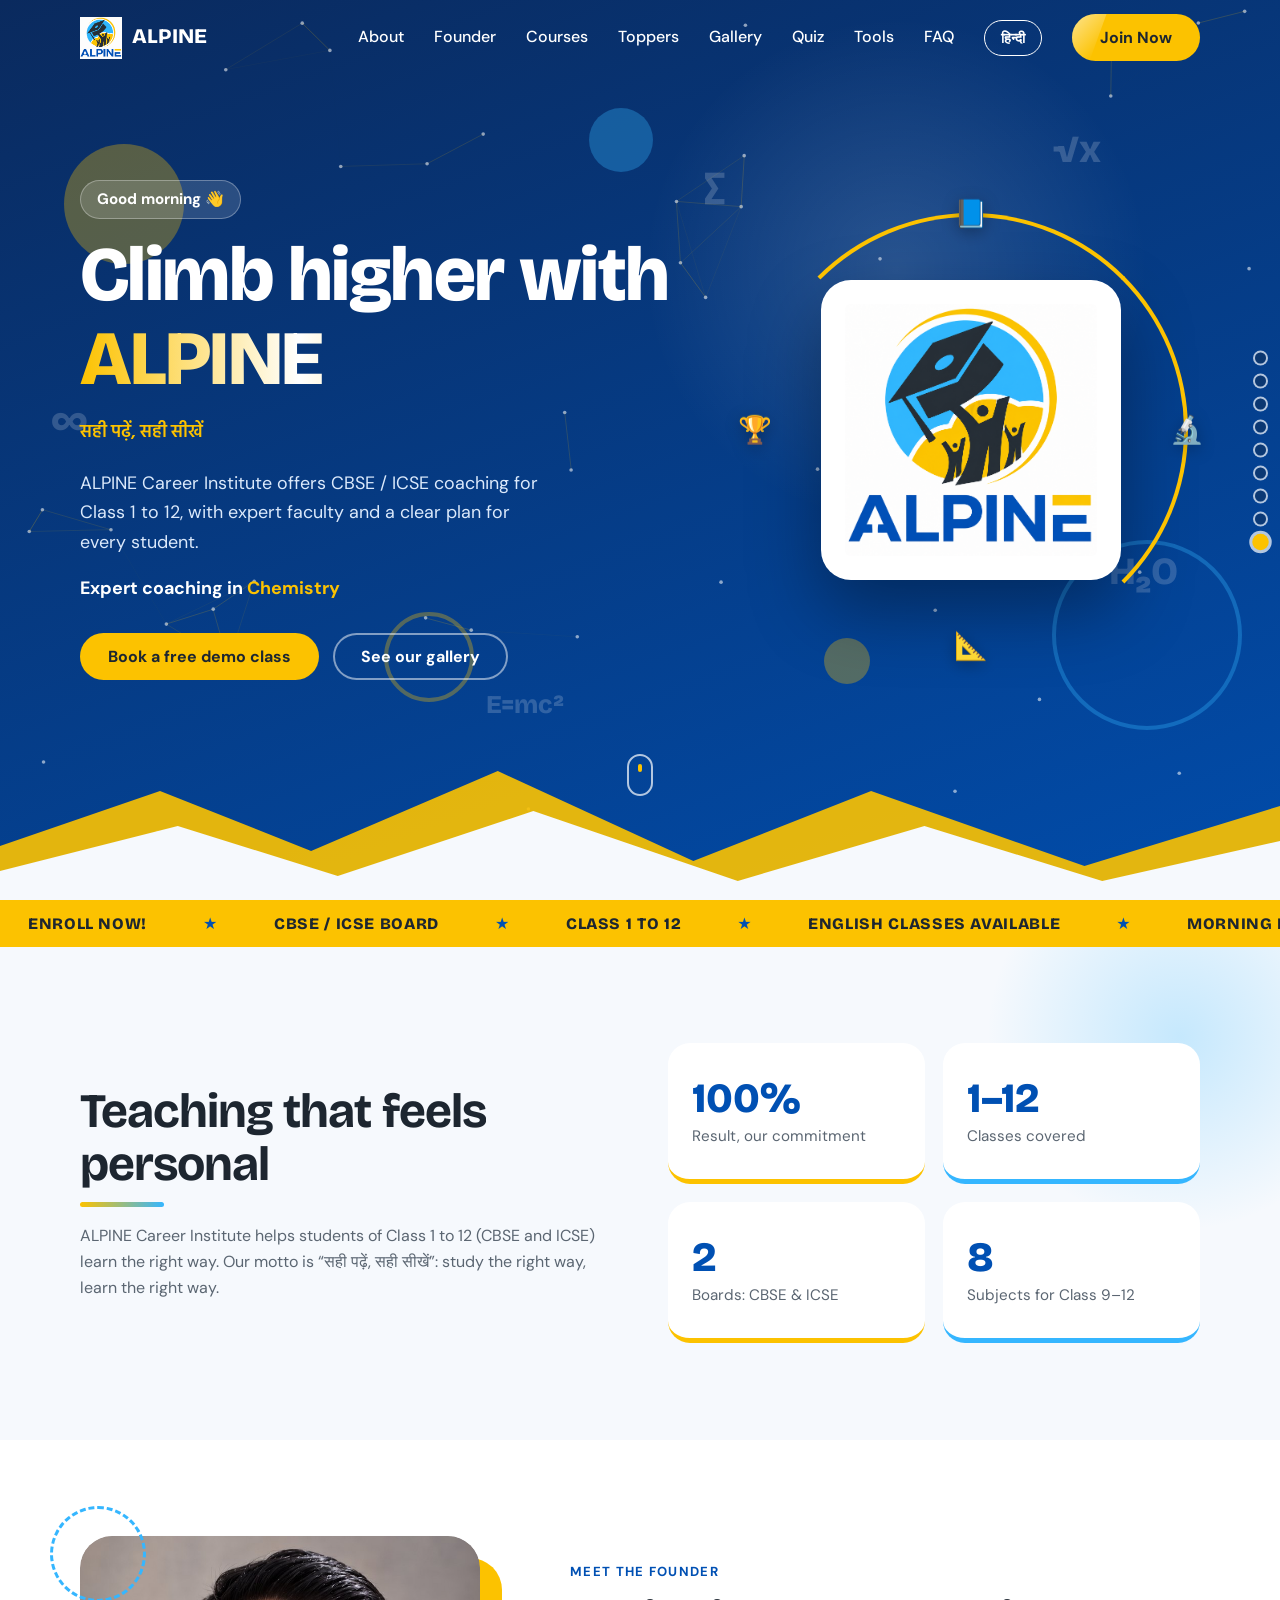
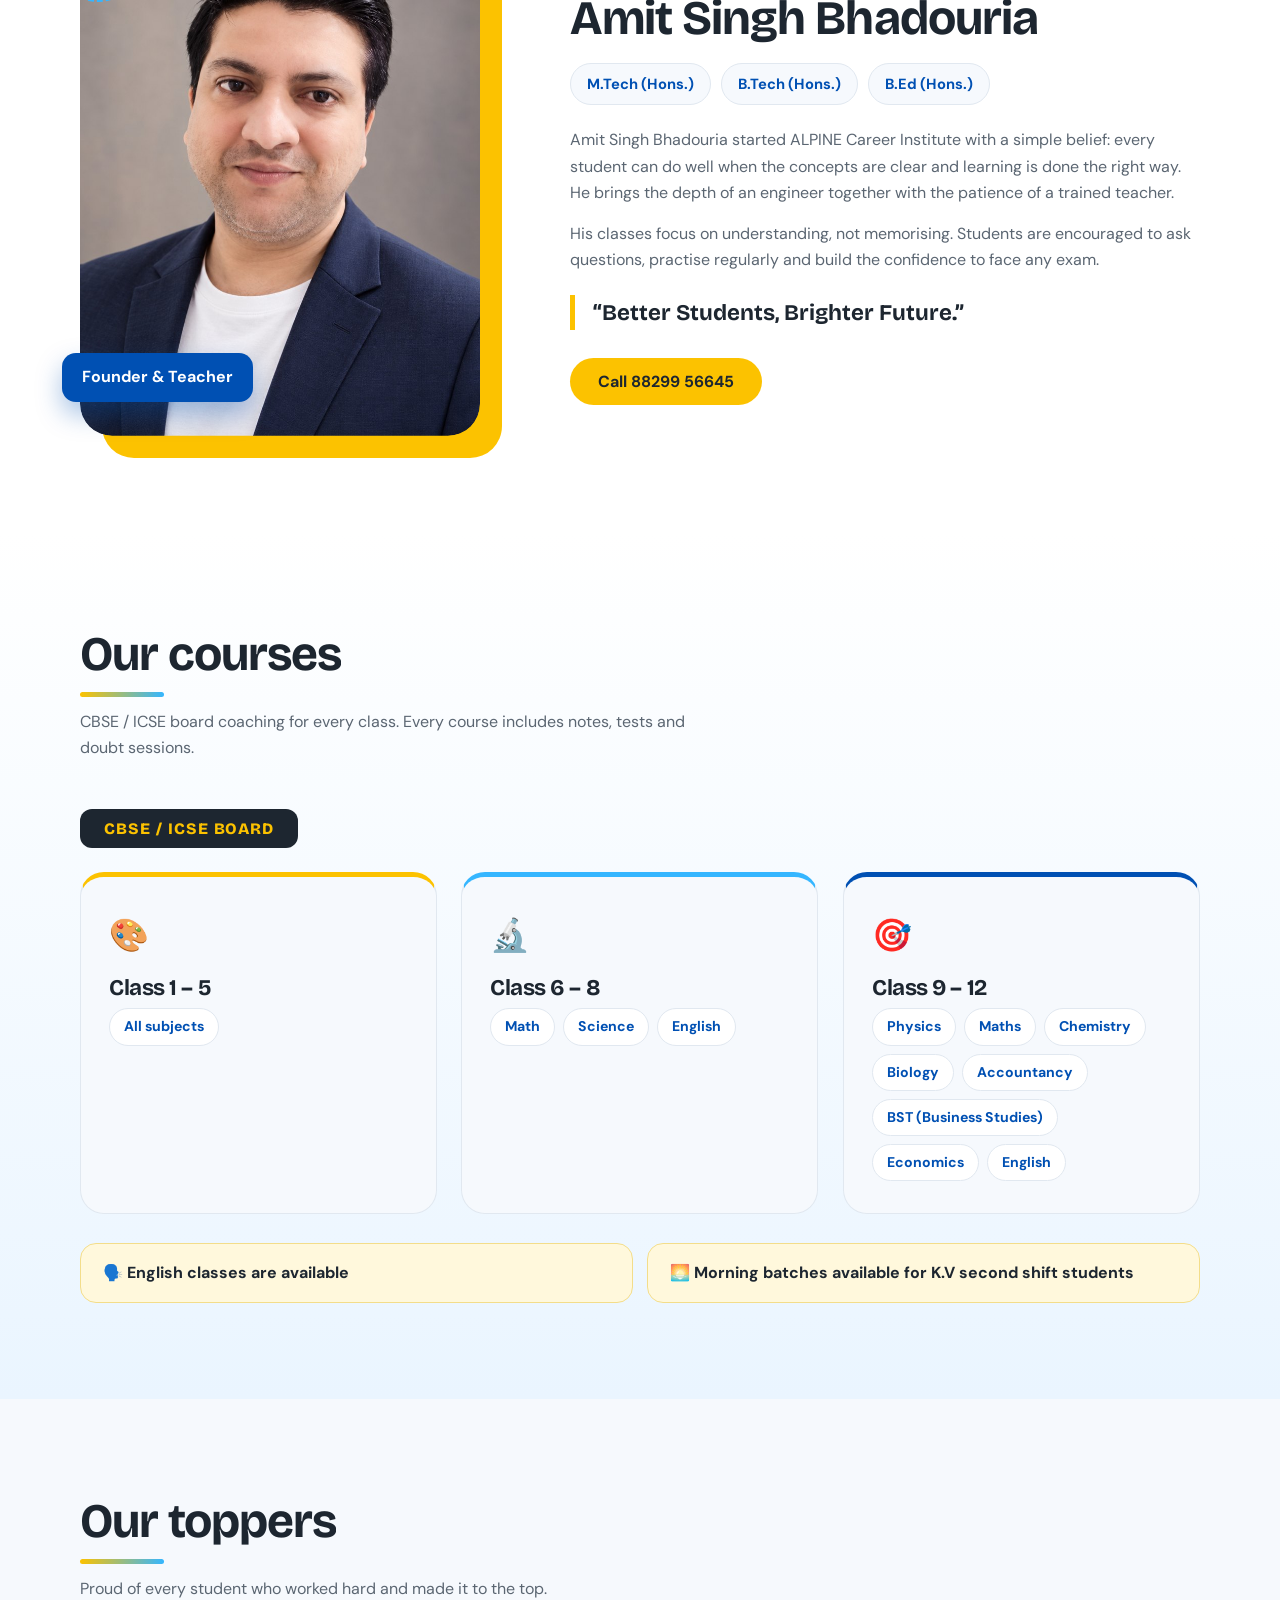
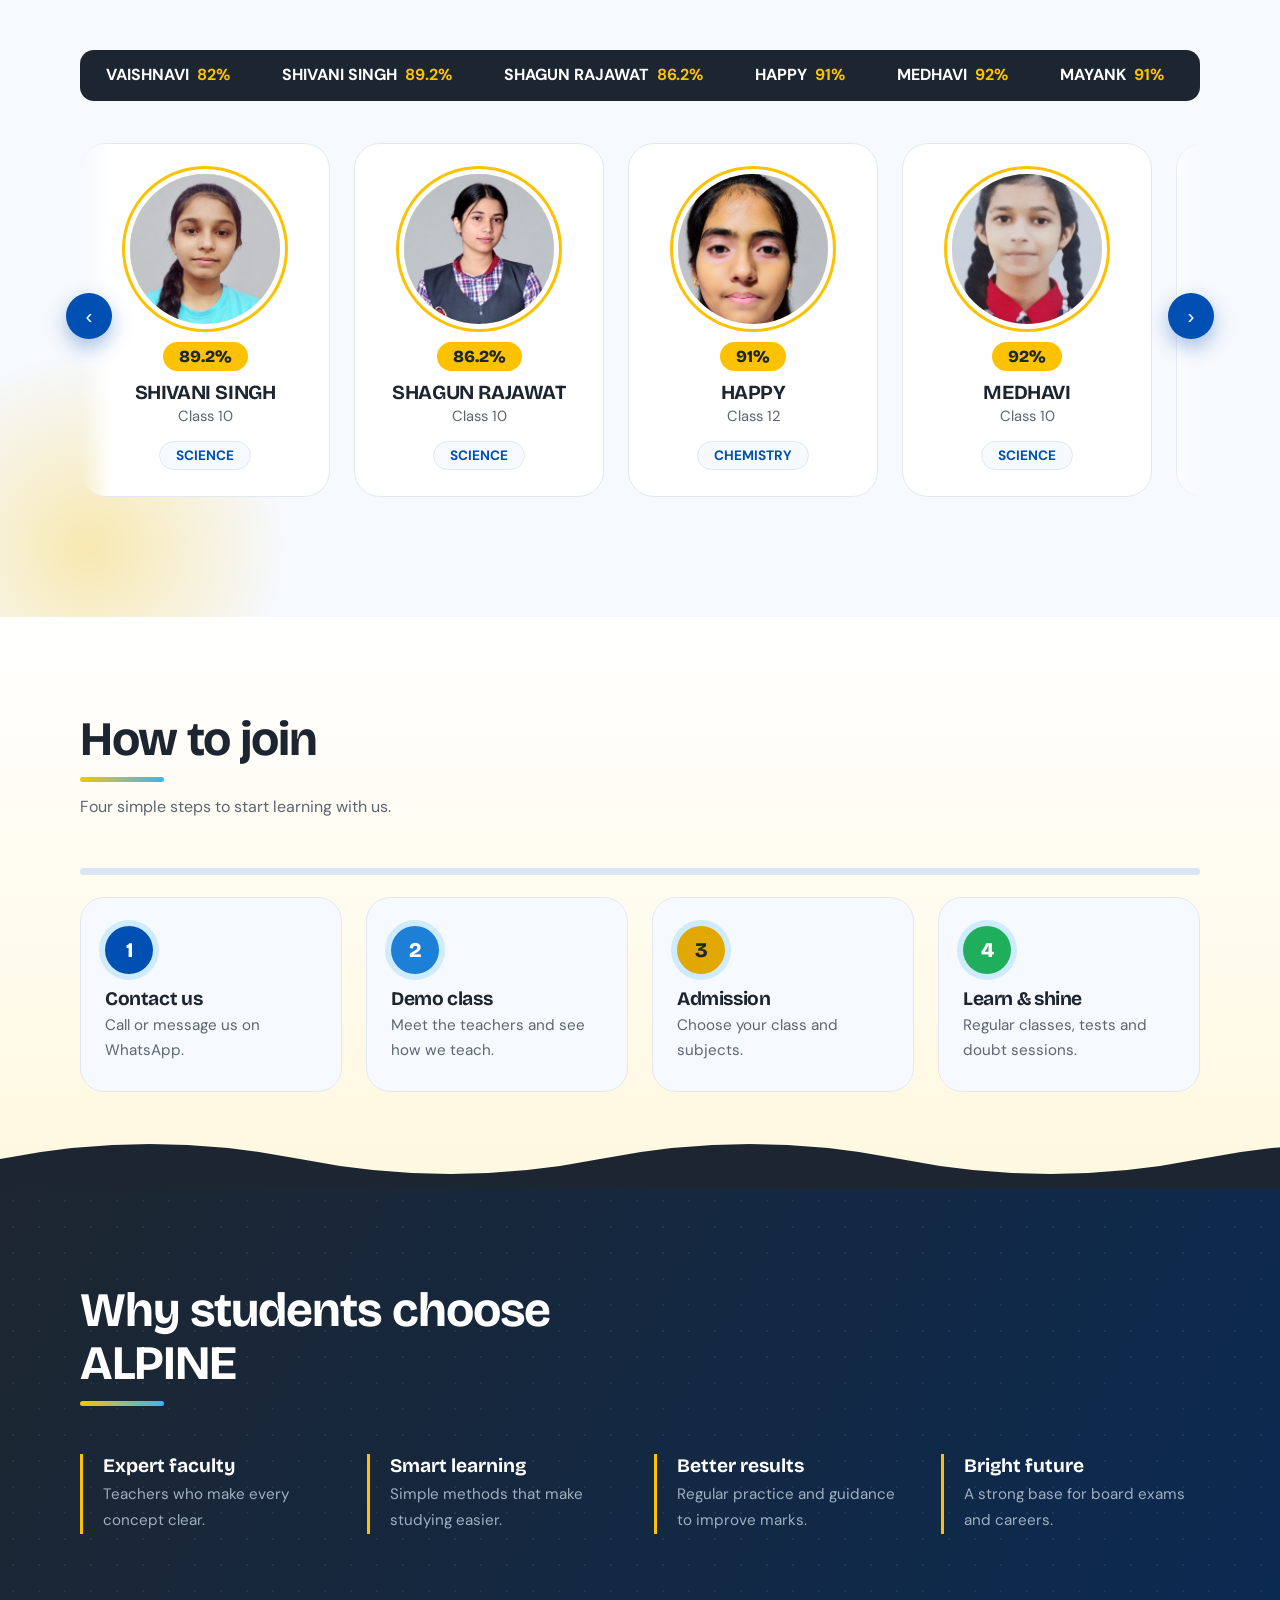
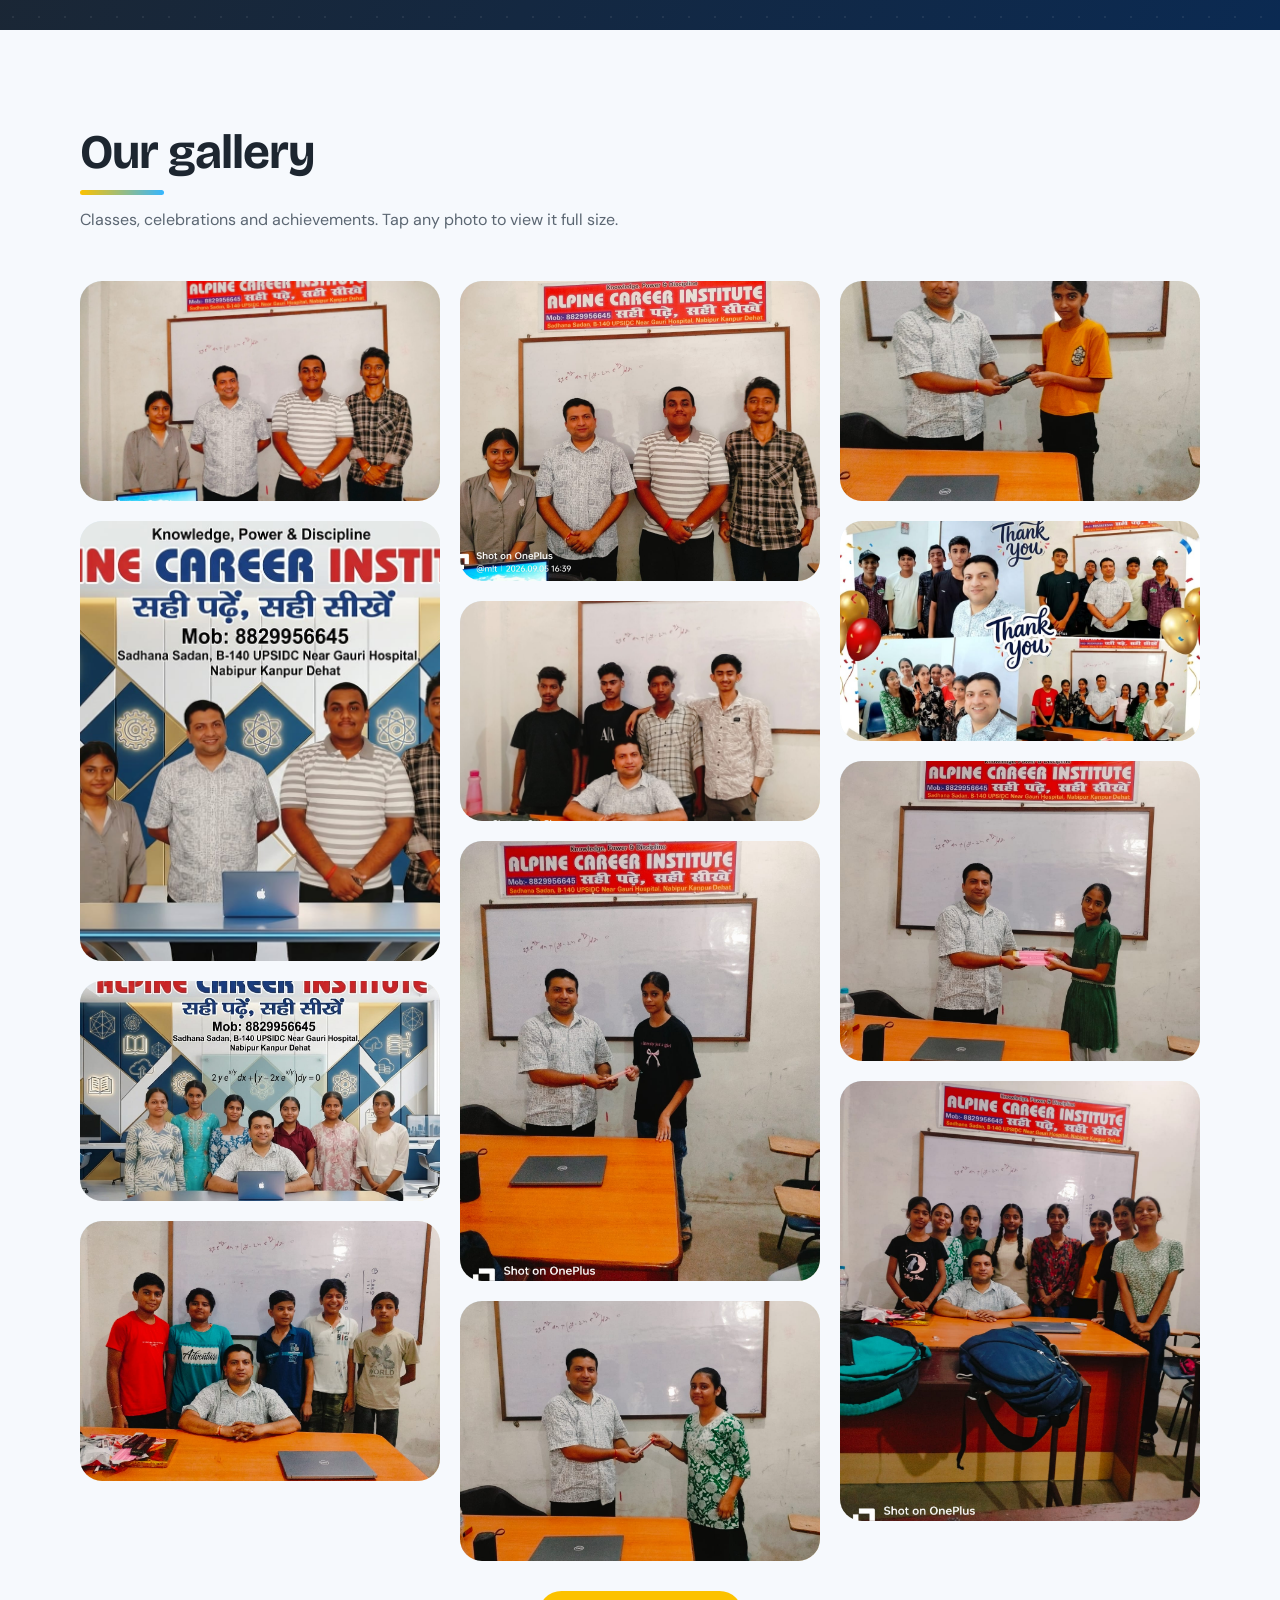
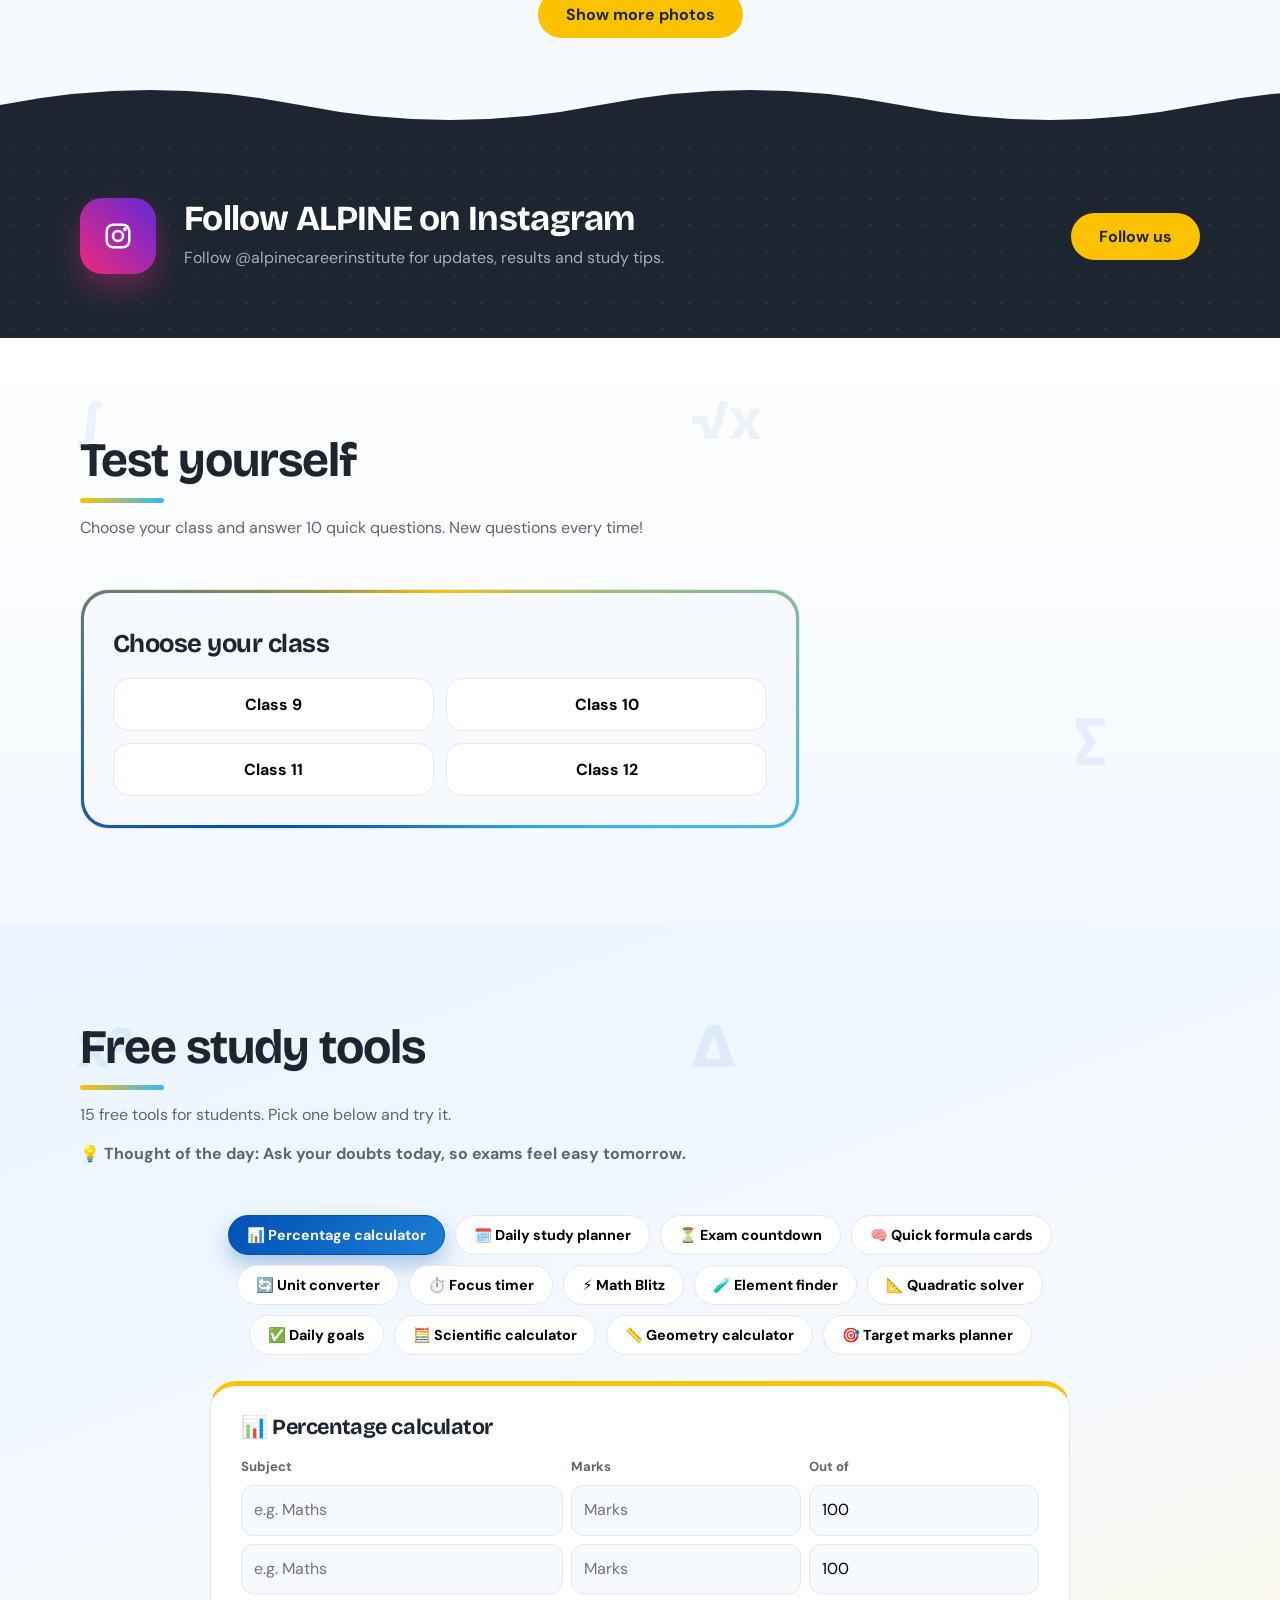
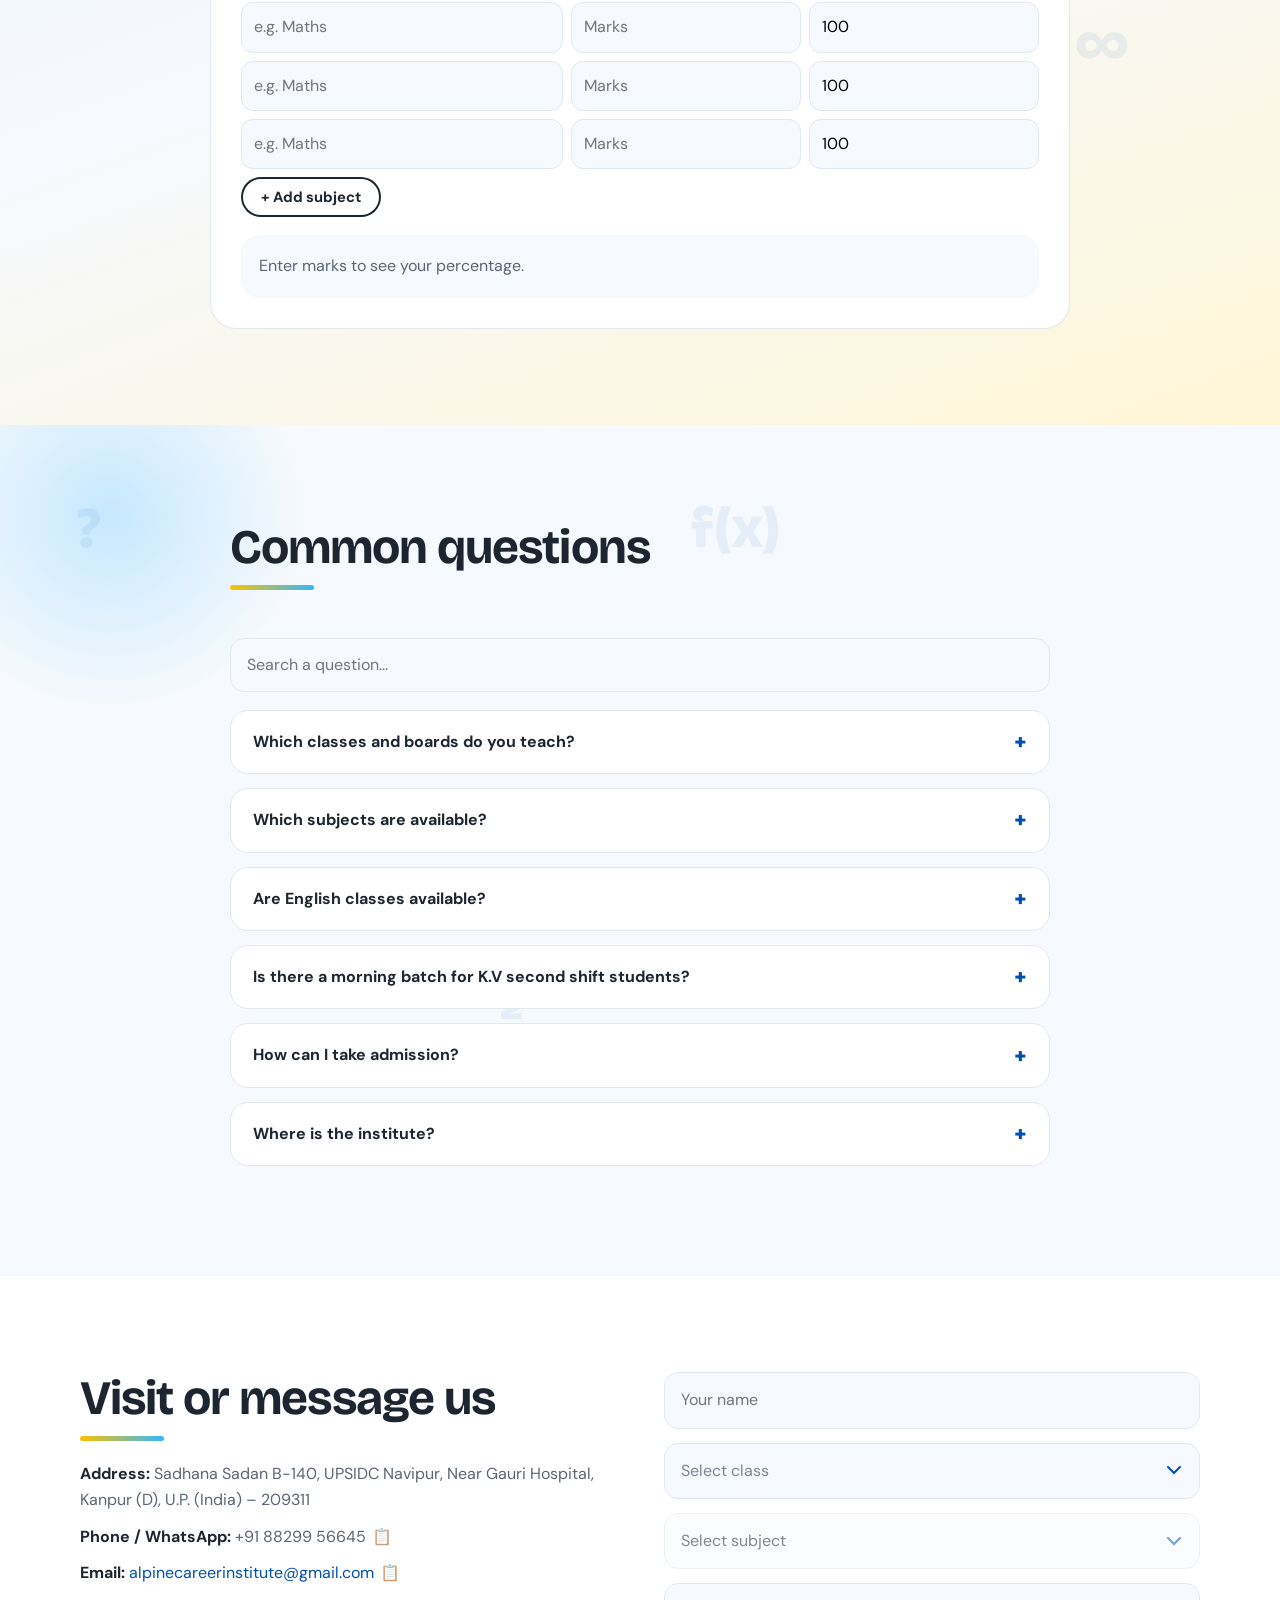
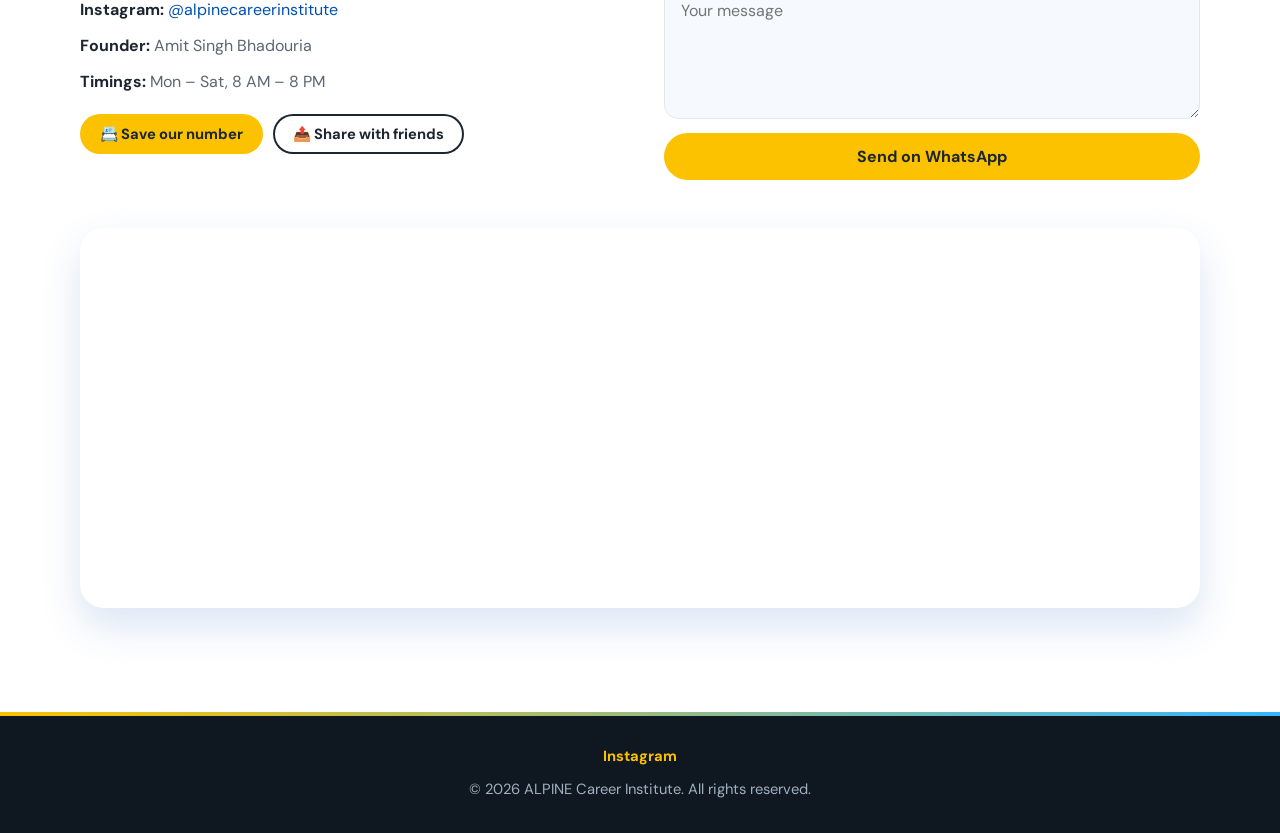
==== commit 0dbd23bc: "Update index.html" ====
--- a/index.html
+++ b/index.html
@@ -289,13 +289,13 @@
       <!-- 📸 PHOTO 28 -->
       <figure class="g-item hide"><span class="ph">Photo 28</span><img src="G28.jpg" alt="ALPINE photo 28" loading="lazy" onerror="nextExt(this)"></figure>
       <!-- 📸 PHOTO 29 -->
-      <figure class="g-item hide"><span class="ph">Photo 29</span><img src="G29.jpg" alt="ALPINE photo 29" loading="lazy" onerror="nextExt(this)"></figure>
+     
       <!-- 📸 PHOTO 30 -->
       <figure class="g-item hide"><span class="ph">Photo 30</span><img src="G30.jpg" alt="ALPINE photo 30" loading="lazy" onerror="nextExt(this)"></figure>
       <!-- 📸 PHOTO 31 -->
       <figure class="g-item hide"><span class="ph">Photo 31</span><img src="G31.jpg" alt="ALPINE photo 31" loading="lazy" onerror="nextExt(this)"></figure>
-      <!-- 📸 PHOTO 32 -->
-      <figure class="g-item tall hide"><span class="ph">Photo 32</span><img src="G32.jpg" alt="ALPINE photo 32" loading="lazy" onerror="nextExt(this)"></figure>
+
+   
     </div>
     <div class="morewrap"><button class="btn" id="gmore">Show more photos</button></div>
   </div>
--- a/style.css
+++ b/style.css
@@ -1,4 +1,4 @@
-@import url('https://fonts.googleapis.com/css2?family=Bricolage+Grotesque:wght@500;700;800&family=DM+Sans:wght@400;500;700&family=Hind:wght@500;600&display=swap');
+@import url('https://fonts.googleapis.com/css2?family=Bricolage+Grotesque:wght@500;700;800&family=DM+Sans:wght@400;500;700&family=Hind:wght@400;500;600;700&display=swap');
 
 :root{
   --navy:#1d2630; --blue:#0050b3; --sky:#35b6ff; --gold:#fcc200;
@@ -462,3 +462,223 @@
 .tgrid{grid-template-columns:repeat(auto-fit,minmax(min(420px,100%),1fr))}
 /* side se aane wale animations se phone par sideways scroll na ho */
 @supports (overflow:clip){html,body{overflow-x:clip}}
+
+/* ===== TOOLS TABS + NEW TOOLS ===== */
+html{scroll-padding-top:76px}
+.ttabbar{display:flex;flex-wrap:wrap;justify-content:center;gap:10px;margin:0 auto 26px;max-width:900px}
+.ttabbar button{padding:10px 18px;border-radius:999px;border:1.5px solid var(--line);background:#fff;font:700 .9rem var(--body);cursor:pointer;transition:.25s;white-space:nowrap}
+.ttabbar button:hover{border-color:var(--sky);transform:translateY(-2px)}
+.ttabbar button.on{background:linear-gradient(135deg,var(--blue),#1d7fd6);border-color:var(--blue);color:#fff;box-shadow:0 10px 22px rgba(0,80,179,.3)}
+.tgrid.tabbed{display:block;max-width:720px;margin:0 auto}
+.tgrid.tabbed .tcard{display:none}
+.tgrid.tabbed .tcard.on{display:block;animation:tabIn .5s}
+@keyframes tabIn{from{opacity:0;transform:translateY(18px) scale(.98)}}
+.ucrow{display:grid;grid-template-columns:1.3fr 1fr;gap:10px;margin:10px 0}
+.ucswap{display:block;margin:0 auto}
+#ucOut{font-weight:800;color:var(--blue);background:#fff8df}
+.timer{position:relative;width:210px;height:210px;margin:6px auto 14px}
+.timer svg{width:100%;height:100%;transform:rotate(-90deg)}
+.tr{fill:none;stroke:#dbe6f2;stroke-width:9}
+.tp{fill:none;stroke:var(--gold);stroke-width:9;stroke-linecap:round;transition:stroke-dashoffset .6s linear}
+.tmtxt{position:absolute;inset:0;display:grid;place-items:center;font:800 2.5rem var(--head);color:var(--blue)}
+.tmodes{display:flex;flex-wrap:wrap;justify-content:center;gap:8px;margin-bottom:16px}
+.tmodes button{padding:8px 16px;border-radius:999px;border:1.5px solid var(--line);background:var(--paper);font:700 .88rem var(--body);cursor:pointer;transition:.2s}
+.tmodes button.on{background:var(--gold);border-color:var(--gold);color:var(--navy)}
+.mbtop{display:flex;justify-content:space-between;font-weight:700;color:var(--blue)}
+.mbq{font:800 2.8rem var(--head);text-align:center;color:var(--navy);margin:14px 0}
+.mbq.ok{animation:selpop .45s;color:#1fae5b}
+#mbIn{text-align:center;font-size:1.4rem;margin-bottom:10px}
+#mbBox .btn{display:block;margin:6px auto}
+.elgrid{display:grid;grid-template-columns:repeat(auto-fill,minmax(66px,1fr));gap:8px;margin:14px 0}
+.el{display:grid;place-items:center;padding:9px 4px;border-radius:14px;border:2px solid transparent;cursor:pointer;line-height:1.15;transition:.2s;font-family:var(--body)}
+.el b{font:800 1.3rem var(--head);color:var(--navy)}.el small{font-size:.7rem;color:var(--muted)}
+.el:hover{transform:translateY(-4px) scale(1.07)}.el.sel{border-color:var(--navy)}.el.hide{display:none}
+.el.nm{background:#fff3a8}.el.ak{background:#ffc2c2}.el.ae{background:#ffdcae}.el.md{background:#d7f0c8}.el.hl{background:#f6c7f0}.el.ng{background:#cdeef5}.el.pm{background:#cfe3ff}
+.qrow{display:grid;grid-template-columns:repeat(3,1fr);gap:10px}.qnote2{color:var(--muted);margin-bottom:10px}
+.todoadd{display:flex;gap:8px;margin-bottom:12px}.todoadd input{flex:1}
+.todo{list-style:none;margin:0 0 12px;padding:0}
+.todo li{display:flex;align-items:center;gap:10px;padding:10px 12px;background:var(--paper);border-radius:12px;margin-bottom:6px;animation:ansIn .3s}
+.todo li input{width:18px;height:18px;padding:0;accent-color:var(--blue)}.todo li span{flex:1}
+.todo li.done span{text-decoration:line-through;color:var(--muted)}
+.todo button{border:0;background:none;color:#e05561;cursor:pointer;font-size:1rem}
+/* ===== MORE EFFECTS ===== */
+.w{display:inline-block;overflow:hidden;vertical-align:bottom;padding-bottom:.14em;margin-bottom:-.14em}
+.w i{display:inline-block;font-style:normal;transform:translateY(112%);transition:transform .8s cubic-bezier(.2,.7,.2,1);transition-delay:calc(var(--k) * 90ms + .1s)}
+.head.ul .w i,.hero .w i{transform:none}
+.rstrip{overflow:hidden;white-space:nowrap;margin-bottom:28px;border-radius:14px;background:var(--navy);padding:12px 0}
+.rtrack{display:inline-flex;animation:tick 70s linear infinite}
+.rtrack span{padding:0 26px;color:#fff;font-weight:700}.rtrack span b{color:var(--gold);margin-left:8px}
+.rstrip:hover .rtrack{animation-play-state:paused}
+.burst{position:fixed;width:14px;height:14px;margin:-7px;border:2px solid var(--gold);border-radius:50%;pointer-events:none;z-index:1000;animation:burst .65s ease-out forwards}
+@keyframes burst{to{transform:scale(6);opacity:0}}
+.dots{position:fixed;right:14px;top:50%;transform:translateY(-50%);display:flex;flex-direction:column;gap:12px;z-index:80}
+.dots a{position:relative;width:11px;height:11px;border-radius:50%;background:rgba(29,38,48,.3);box-shadow:0 0 0 2px rgba(255,255,255,.7);transition:.3s}
+.dots a.on{background:var(--gold);transform:scale(1.5)}
+.dots a::after{content:attr(data-l);position:absolute;right:22px;top:50%;transform:translateY(-50%);background:var(--navy);color:#fff;padding:3px 10px;border-radius:8px;font-size:.78rem;opacity:0;white-space:nowrap;pointer-events:none;transition:.25s}
+.dots a:hover::after{opacity:1}
+.wabub{position:fixed;right:92px;bottom:34px;background:#fff;padding:12px 16px;border-radius:16px 16px 4px 16px;box-shadow:0 12px 30px rgba(0,0,0,.18);font-weight:700;z-index:91;max-width:230px;opacity:0;transform:translateY(12px);transition:.5s}
+.wabub.show{opacity:1;transform:none}
+@media(max-width:900px){.dots{display:none}}
+@media(prefers-reduced-motion:reduce){.w i{transform:none;transition:none}.rtrack{animation:none}.burst{display:none}.tgrid.tabbed .tcard.on{animation:none}}
+
+/* ===== NEW FEATURES ===== */
+.scrollhint{position:absolute;left:50%;bottom:104px;transform:translateX(-50%);width:26px;height:42px;border:2px solid rgba(255,255,255,.7);border-radius:16px;z-index:3}
+.scrollhint span{position:absolute;left:50%;top:8px;width:4px;height:8px;margin-left:-2px;border-radius:2px;background:var(--gold);animation:scrollDot 1.6s ease-in-out infinite}
+@keyframes scrollDot{0%{opacity:0;transform:translateY(0)}30%{opacity:1}100%{opacity:0;transform:translateY(16px)}}
+.thought{margin-top:10px;color:var(--blue);font-weight:700}
+.qstat{display:block;margin-top:18px;color:var(--muted)}
+.qres .btn{margin:4px 2px}
+.toast{position:fixed;left:50%;bottom:90px;transform:translate(-50%,20px);background:var(--navy);color:#fff;padding:12px 22px;border-radius:999px;font-weight:700;box-shadow:0 12px 30px rgba(0,0,0,.25);z-index:1200;opacity:0;transition:.35s}
+.toast.show{opacity:1;transform:translate(-50%,0)}
+.copyb{border:0;background:none;cursor:pointer;font-size:1rem;margin-left:6px;opacity:.7;transition:.2s}.copyb:hover{opacity:1;transform:scale(1.25)}
+.shake{animation:shake .4s}
+.why::after{content:"";position:absolute;inset:0;background:radial-gradient(rgba(255,255,255,.07) 1.5px,transparent 1.5px) 0 0/26px 26px;pointer-events:none}
+.why .wrap{position:relative;z-index:1}
+.insta{background-image:radial-gradient(rgba(255,255,255,.07) 1.5px,transparent 1.5px);background-size:26px 26px}
+.popup{position:fixed;inset:0;z-index:1100;display:grid;place-items:center;padding:20px;background:rgba(10,20,34,.65);backdrop-filter:blur(4px);opacity:0;transition:.35s}
+.popup[hidden]{display:none}
+.popup.open{opacity:1}
+.pbox{position:relative;width:min(420px,100%);padding:34px 30px;border-radius:28px;background:#fff;box-shadow:0 30px 70px rgba(0,0,0,.35);transform:translateY(30px) scale(.94);transition:.45s cubic-bezier(.2,1.2,.4,1)}
+.popup.open .pbox{transform:none}
+.pbox::before{content:"";position:absolute;left:0;right:0;top:0;height:6px;border-radius:28px 28px 0 0;background:linear-gradient(90deg,var(--gold),var(--sky),var(--blue))}
+.pbox h3{font-size:1.7rem;margin:8px 0 4px}.pbox p{color:var(--muted);margin-bottom:16px}
+.ptag{display:inline-block;padding:5px 14px;border-radius:999px;background:#fff3c4;font-weight:700;font-size:.85rem}
+.pbox form{display:grid;gap:12px}
+.pclose{position:absolute;right:14px;top:16px;width:34px;height:34px;border-radius:50%;border:0;background:var(--paper);cursor:pointer;font-size:1rem;transition:.2s}.pclose:hover{background:var(--gold);transform:rotate(90deg)}
+@media(max-width:820px){.toast{bottom:76px}.scrollhint{display:none}}
+@media(prefers-reduced-motion:reduce){.scrollhint span{animation:none}.pbox{transition:none}}
+
+/* ===== hindi font, language button, notice, step line, faq search ===== */
+html[lang="hi"] body,html[lang="hi"] button,html[lang="hi"] input,html[lang="hi"] select,html[lang="hi"] textarea{font-family:'Hind','DM Sans',system-ui,sans-serif}
+html[lang="hi"] h1,html[lang="hi"] h2,html[lang="hi"] h3,html[lang="hi"] .brand,html[lang="hi"] .stat b{font-family:'Hind','Bricolage Grotesque',sans-serif;letter-spacing:0;line-height:1.25}
+html[lang="hi"] .hero h1{font-size:clamp(2.3rem,5.2vw,4rem)}
+.lang{padding:8px 16px;border-radius:999px;border:1.5px solid currentColor;background:transparent;color:inherit;font:700 .9rem var(--body);cursor:pointer;transition:.25s}
+.nav:not(.solid) .lang{color:#fff}.nav.solid .lang{color:var(--blue)}
+.lang:hover{background:var(--gold);border-color:var(--gold);color:var(--navy)!important;transform:translateY(-2px)}
+@media(max-width:820px){.lang{align-self:flex-start;color:var(--blue)!important}}
+.nav{top:var(--nh,0px)}
+.notice{position:fixed;left:0;right:0;top:0;height:40px;z-index:60;display:flex;align-items:center;justify-content:center;gap:14px;padding:0 44px;background:var(--gold);color:var(--navy);font-weight:700;font-size:.92rem;text-align:center;overflow:hidden;animation:noticeIn .6s}
+.notice button{position:absolute;right:12px;border:0;background:none;cursor:pointer;font-size:1rem;color:var(--navy)}
+@keyframes noticeIn{from{transform:translateY(-100%)}}
+.hero .greet{margin:0 0 14px;max-width:none;display:inline-block;padding:6px 16px;border-radius:999px;background:rgba(255,255,255,.14);border:1px solid rgba(255,255,255,.3);color:#fff;font-weight:700;font-size:.95rem}
+.stepline{height:7px;border-radius:7px;background:#dbe6f2;margin:0 0 22px;overflow:hidden}
+.stepline i{display:block;height:100%;width:calc(var(--sp,0) * 1%);background:linear-gradient(90deg,var(--gold),var(--sky),var(--blue));border-radius:7px}
+.step.lit{border-color:var(--gold);box-shadow:0 14px 30px rgba(252,194,0,.22)}
+.step.lit b{transform:scale(1.14)}
+.faqsearch{margin-bottom:18px}.faqnone{color:var(--muted);text-align:center;margin:10px 0}
+#faq details[hidden]{display:none}
+/* beech ki screen par bhi menu hamburger ban jaye (taaki links do line mein na toote) */
+@media(max-width:960px){
+  .burger{display:block}
+  .nav:not(.solid) .burger{color:#fff}
+  .links{position:absolute;top:100%;left:0;right:0;background:#fff;flex-direction:column;align-items:flex-start;padding:20px;display:none;box-shadow:0 12px 24px rgba(0,0,0,.08)}
+  .links.open{display:flex}
+  .nav:not(.solid) .links a:not(.btn){color:var(--navy)}
+  .lang{color:var(--blue)!important}
+}
+
+/* ===== PERIODIC TABLE ===== */
+.tgrid.tabbed{max-width:860px}
+.ptwrap{overflow-x:auto;padding:6px 2px 10px;margin:8px -4px 0}
+.ptable{display:grid;grid-template-columns:repeat(18,minmax(34px,1fr));gap:3px;min-width:660px}
+.ptgap{grid-row:8;grid-column:1/-1;height:8px}
+.ptnote{display:grid;place-items:center;font-size:.55rem;color:var(--muted);text-align:center;line-height:1.1}
+.pt{position:relative;aspect-ratio:1/1.12;border:2px solid transparent;border-radius:6px;display:grid;place-items:center;padding:0;cursor:pointer;font-family:var(--body);transition:transform .15s,opacity .25s,box-shadow .15s}
+.pt b{font:800 .85rem var(--head);color:var(--navy);margin-top:6px}
+.pt i{position:absolute;left:3px;top:1px;font:600 .5rem var(--body);font-style:normal;color:#334}
+.pt:hover{transform:scale(1.45);z-index:5;box-shadow:0 8px 18px rgba(0,0,0,.25)}
+.pt.sel{border-color:var(--navy);z-index:4}
+.pt.dim{opacity:.13}
+.pt.nm,.chip2.nm{background:#fff3a8}.pt.ng,.chip2.ng{background:#cdeef5}.pt.ak,.chip2.ak{background:#ffc2c2}.pt.ae,.chip2.ae{background:#ffdcae}.pt.md,.chip2.md{background:#d7f0c8}.pt.hl,.chip2.hl{background:#f6c7f0}.pt.pm,.chip2.pm{background:#c9ecd8}.pt.tm,.chip2.tm{background:#cfe0ff}.pt.ln,.chip2.ln{background:#ffd6e8}.pt.ac,.chip2.ac{background:#e6d3ff}
+.elchips{display:flex;flex-wrap:wrap;gap:6px;margin:12px 0 4px}
+.chip2{padding:5px 12px;border-radius:999px;border:2px solid transparent;font:700 .74rem var(--body);cursor:pointer;color:var(--navy);transition:.2s}
+.chip2:hover{transform:translateY(-2px)}.chip2.on{border-color:var(--navy)}
+
+/* ===== calculator, geometry, target planner, doodles, print ===== */
+.scout{margin:10px 0;padding:14px 16px;border-radius:14px;background:#fff8df;font:800 1.8rem var(--head);color:var(--blue);text-align:right;overflow-x:auto;min-height:3rem}
+.scbtns{display:grid;grid-template-columns:repeat(6,1fr);gap:6px}
+.scbtns button{padding:12px 4px;border-radius:12px;border:1.5px solid var(--line);background:var(--paper);font:700 1rem var(--body);cursor:pointer;transition:.15s}
+.scbtns button:hover{transform:translateY(-2px);border-color:var(--sky)}.scbtns button:active{transform:scale(.94)}
+.scbtns .op{background:#e4efff;color:var(--blue)}.scbtns .eq{background:var(--gold);border-color:var(--gold);color:var(--navy)}
+.scdeg{display:flex;align-items:center;gap:8px;margin-top:12px;font-size:.9rem;color:var(--muted)}.scdeg input{width:auto}
+.gmin{display:grid;grid-template-columns:repeat(auto-fit,minmax(130px,1fr));gap:10px;margin:12px 0}
+.gmin label,.tmgrid label{display:block;font-size:.85rem;font-weight:700;color:var(--muted)}
+.gmin input,.tmgrid input{margin-top:4px;font-weight:400}
+.gmrow{display:flex;justify-content:space-between;gap:10px;padding:8px 0;border-bottom:1px dashed var(--line)}.gmrow:last-child{border:0}.gmrow b{color:var(--blue)}
+.tmgrid{display:grid;grid-template-columns:1fr 1fr;gap:10px;margin-bottom:6px}
+#quiz,#tools{position:relative;overflow:hidden}
+#quiz .wrap,#tools .wrap{position:relative;z-index:1}
+.doodle{position:absolute;font:800 3.6rem var(--head);color:rgba(0,80,179,.07);pointer-events:none;animation:drift 14s ease-in-out infinite}
+@media(max-width:560px){.scbtns button{padding:11px 2px;font-size:.92rem}.tmgrid{grid-template-columns:1fr}}
+@media print{.nav,.mbar,.wa,.totop,.dots,.pre,.cur,.spk,.popup,.toast,.notice,#net,.scrollhint,.doodle,.bub,.sym{display:none!important}.rv,.w i{opacity:1!important;filter:none!important;transform:none!important}body{background:#fff}section{padding:30px 0}}
+@media(prefers-reduced-motion:reduce){.doodle{animation:none}}
+
+/* ===== 🪔 DIWALI THEME (html.diwali tab hi lagta hai) ===== */
+html.diwali .hero{background:radial-gradient(620px circle at 82% 28%,rgba(255,170,40,.38),transparent 62%),radial-gradient(520px circle at 8% 90%,rgba(255,61,110,.22),transparent 60%),linear-gradient(160deg,#1c0a3d 0%,#4a1670 32%,#0a3c8a 72%,#1d7fd6 100%);background-size:auto,auto,200% 200%}
+html.diwali .hero h1 span{filter:drop-shadow(0 0 18px rgba(255,190,60,.55))}
+html.diwali .ticker{background:linear-gradient(90deg,#ff8a1f,#fcc200,#ff8a1f)}
+html.diwali .head h2::after{background:linear-gradient(90deg,#ff8a1f,#fcc200,#ff3d6e)}
+html.diwali .emblem img{position:relative;z-index:1}
+.rangoli{position:absolute;inset:-32%;width:164%;height:164%;opacity:.55;pointer-events:none;animation:spin 70s linear infinite;z-index:0;filter:drop-shadow(0 0 6px rgba(252,194,0,.6))}
+.rangoli ellipse{fill:rgba(255,138,31,.16)}.rangoli circle{fill:rgba(255,61,110,.35)}
+.rangoli circle[r="40"],.rangoli circle[r="98"]{fill:none}
+.dlights{position:absolute;left:0;right:0;top:62px;height:90px;z-index:2;pointer-events:none}
+.dlights svg{position:absolute;inset:0;width:100%;height:60px}
+.dlights i{position:absolute;width:11px;height:15px;margin-left:-5px;border-radius:50% 50% 50% 50%/62% 62% 38% 38%;background:currentColor;box-shadow:0 0 12px 3px currentColor;animation:twk 1.5s ease-in-out infinite alternate}
+@keyframes twk{from{opacity:.35;transform:scale(.85)}to{opacity:1;transform:scale(1.1)}}
+.diyarow{position:absolute;left:0;right:0;bottom:118px;display:flex;justify-content:space-around;z-index:3;pointer-events:none;padding:0 3%}
+.diyarow span{font-size:1.9rem;animation:flick 1.8s ease-in-out infinite;filter:drop-shadow(0 0 10px #ffb020)}
+@keyframes flick{0%,100%{transform:translateY(0) scale(1);filter:drop-shadow(0 0 8px #ffb020)}50%{transform:translateY(-4px) scale(1.07);filter:drop-shadow(0 0 18px #ffd45e)}}
+.dchip{background:rgba(255,170,40,.2)!important;border-color:rgba(255,210,120,.6)!important;margin-left:8px!important}
+#fw{position:fixed;inset:0;width:100%;height:100%;z-index:45;pointer-events:none}
+html:not(.diwali) #fw{display:none}
+/* wish popup + diya */
+.dwish{position:fixed;inset:0;z-index:1150;display:grid;place-items:center;padding:20px;background:rgba(18,6,40,.78);backdrop-filter:blur(5px);opacity:0;transition:.4s}
+.dwish[hidden]{display:none}.dwish.open{opacity:1}
+.dbox{position:relative;width:min(440px,100%);padding:34px 26px 28px;border-radius:30px;text-align:center;color:#fff;background:radial-gradient(circle at 50% 30%,#5a1a7a,#220b46 70%);box-shadow:0 30px 80px rgba(0,0,0,.5),0 0 0 2px rgba(252,194,0,.55);transform:translateY(30px) scale(.94);transition:.5s cubic-bezier(.2,1.2,.4,1)}
+.dwish.open .dbox{transform:none}
+.dbox .pclose{background:rgba(255,255,255,.15);color:#fff}
+.dbox h3{font:800 2.3rem 'Hind',var(--head);color:#ffd45e;margin:6px 0 2px}
+.dsub{color:#f1e3ff;margin-bottom:6px}.dmsg{min-height:2.6em;color:#ffe9a8;margin:8px 0 16px;font-weight:700}
+.diya{position:relative;width:150px;height:120px;margin:0 auto 6px}
+.diya .bowl{position:absolute;left:10px;right:10px;bottom:6px;height:50px;border-radius:0 0 80px 80px;background:linear-gradient(#ffd45e,#d9822b);box-shadow:inset 0 8px 0 #ffe9a8}
+.diya .bowl::before{content:"";position:absolute;left:12px;right:12px;top:-8px;height:18px;border-radius:50%;background:#b8651a}
+.diya .flame{position:absolute;left:50%;bottom:50px;width:28px;height:50px;margin-left:-14px;border-radius:50% 50% 50% 50%/62% 62% 38% 38%;background:linear-gradient(#fff3a0,#ff8a1f);box-shadow:0 0 30px 12px rgba(255,176,32,.8);transform:scale(0);opacity:0;transform-origin:bottom center;transition:.6s cubic-bezier(.2,1.4,.4,1)}
+.dwish.lit .flame{transform:scale(1);opacity:1;animation:fl 1.1s ease-in-out infinite alternate .6s}
+@keyframes fl{from{transform:scale(1) rotate(-2deg)}to{transform:scale(1.08,1.14) rotate(2deg)}}
+.diya::before{content:"";position:absolute;left:50%;top:20px;width:260px;height:260px;margin-left:-130px;border-radius:50%;background:radial-gradient(circle,rgba(255,190,60,.55),transparent 65%);opacity:0;transition:opacity .8s;pointer-events:none}
+.dwish.lit .diya::before{opacity:1}
+/* diwali card tool */
+.dwcv{width:100%;max-width:420px;aspect-ratio:1;border-radius:18px;display:block;margin:12px auto;box-shadow:0 14px 30px rgba(0,0,0,.25)}
+.dwstyle{display:flex;gap:8px;margin:10px 0}
+.dwstyle button{padding:7px 16px;border-radius:999px;border:1.5px solid var(--line);background:var(--paper);font:700 .85rem var(--body);cursor:pointer}
+.dwstyle button.on{background:#ff8a1f;border-color:#ff8a1f;color:#fff}
+@media(max-width:820px){.diyarow{bottom:64px}.diyarow span{font-size:1.4rem}.dlights{top:56px}}
+@media(prefers-reduced-motion:reduce){.rangoli,.diyarow span,.dlights i,.dwish.lit .flame{animation:none}#fw{display:none}}
+
+/* ===== 🪔 DIWALI v2 + HERO MOVEMENT FIX ===== */
+.emblem{transition:none}
+@supports (min-height:100svh){.hero{min-height:100svh}}
+.hero.off,.hero.off *,.hero.off::after{animation-play-state:paused!important}
+.dlights{top:76px}
+.diyarow{align-items:flex-end}
+.dy{pointer-events:auto;position:relative;width:46px;height:42px;background:none;border:0;cursor:pointer;padding:0;-webkit-tap-highlight-color:transparent}
+.dy b{position:absolute;left:3px;right:3px;bottom:0;height:20px;border-radius:0 0 40px 40px;background:linear-gradient(#ffd45e,#c9731f);box-shadow:inset 0 4px 0 #ffe9a8}
+.dy b::before{content:"";position:absolute;left:5px;right:5px;top:-5px;height:9px;border-radius:50%;background:#8f4a12}
+.dy i{position:absolute;left:50%;bottom:17px;width:11px;height:20px;margin-left:-5.5px;border-radius:50% 50% 50% 50%/62% 62% 38% 38%;background:linear-gradient(#fff3a0,#ff8a1f);box-shadow:0 0 22px 8px rgba(255,176,32,.75);transform-origin:bottom center;transform:scale(0);opacity:0;transition:transform .5s cubic-bezier(.2,1.4,.4,1),opacity .3s}
+.dy.lit i{transform:scale(1);opacity:1;animation:fl 1.1s ease-in-out infinite alternate .5s}
+.dy:not(.lit)::after{content:"";position:absolute;left:50%;bottom:19px;width:2px;height:7px;margin-left:-1px;background:#3b1d08}
+.dy:hover:not(.lit) b{filter:brightness(1.15)}
+.diyarow::before{content:"";position:absolute;left:0;right:0;bottom:-40px;height:260px;z-index:-1;background:radial-gradient(60% 100% at 50% 100%,rgba(255,170,40,.55),transparent 70%);opacity:calc(.25 + var(--glow,0) * .75);transition:opacity .7s}
+html.diwali .b1,html.diwali .b4{background:#ffb020}
+html.diwali .b2{background:#ff3d6e}
+html.diwali .b3,html.diwali .b5{border-color:#ff8a1f}
+html.diwali .sym{color:rgba(255,214,130,.4)}
+html.diwali footer{border-top:3px solid #ff8a1f}
+.fwchips{display:flex;flex-wrap:wrap;gap:8px;margin:12px 0}
+.fwchips button{display:flex;align-items:center;gap:8px;padding:8px 14px;border-radius:999px;border:1.5px solid var(--line);background:var(--paper);font:700 .9rem var(--body);cursor:pointer;transition:.2s}
+.fwchips button i{width:12px;height:12px;border-radius:50%;box-shadow:0 0 10px currentColor}
+.fwchips button.on{border-color:#ff8a1f;background:#fff4e2}
+.fwsafe{display:block;margin-top:10px;color:var(--muted)}
+@media(max-width:820px){.dlights{top:66px}.dy{width:38px}}
+@media(prefers-reduced-motion:reduce){.dy.lit i{animation:none}.diyarow::before{transition:none}}
